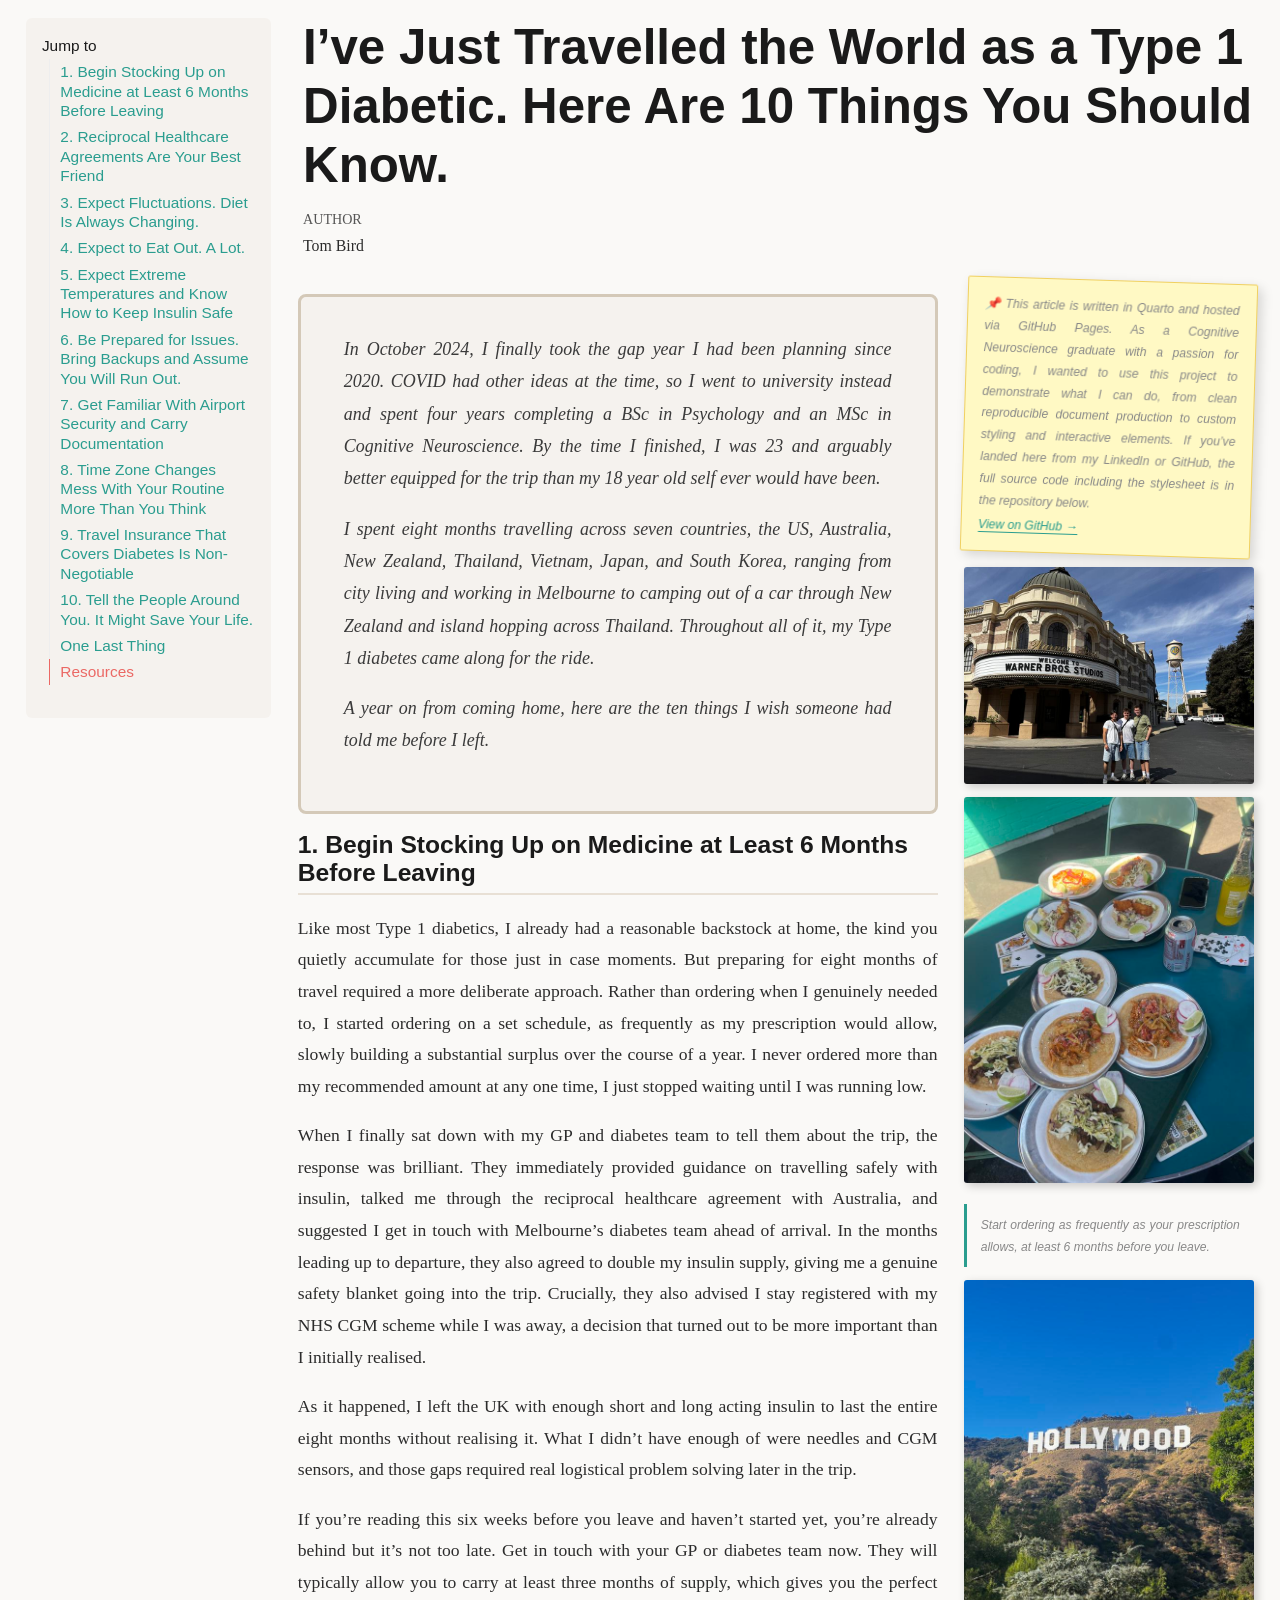
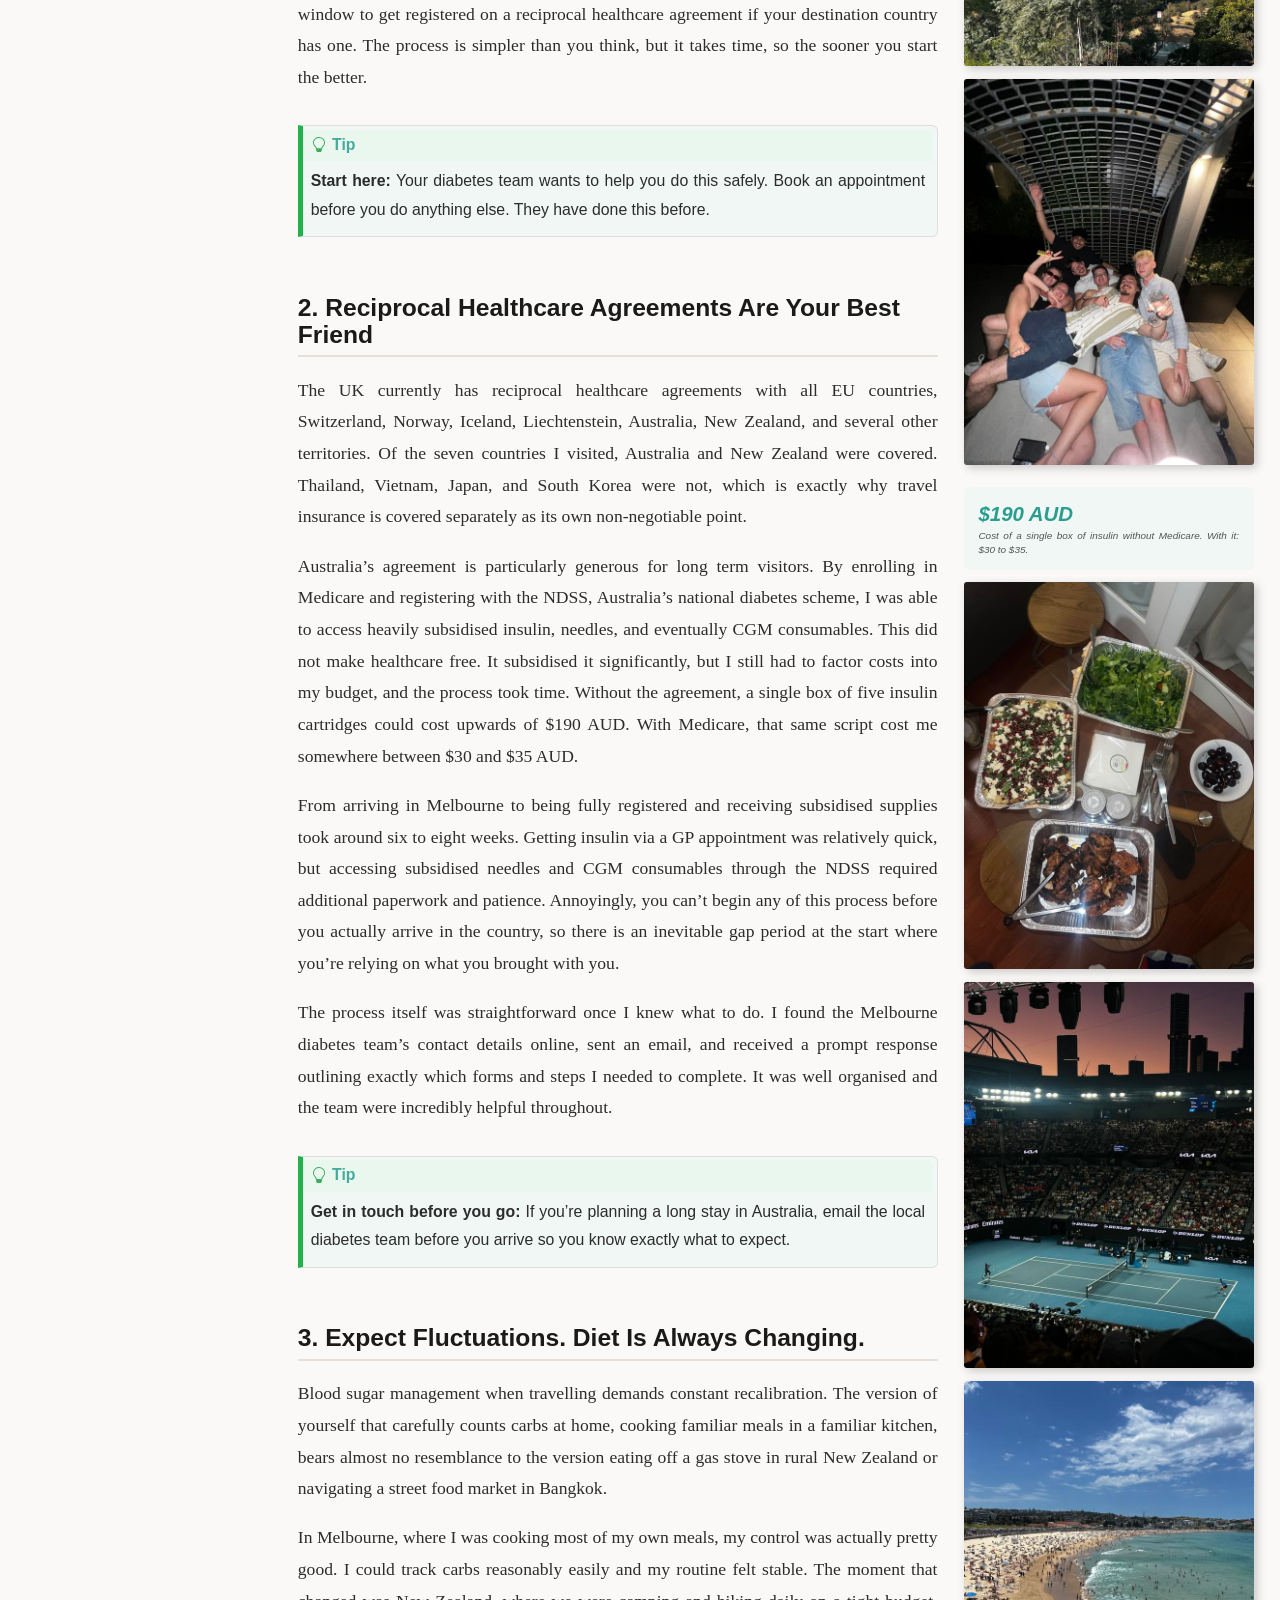
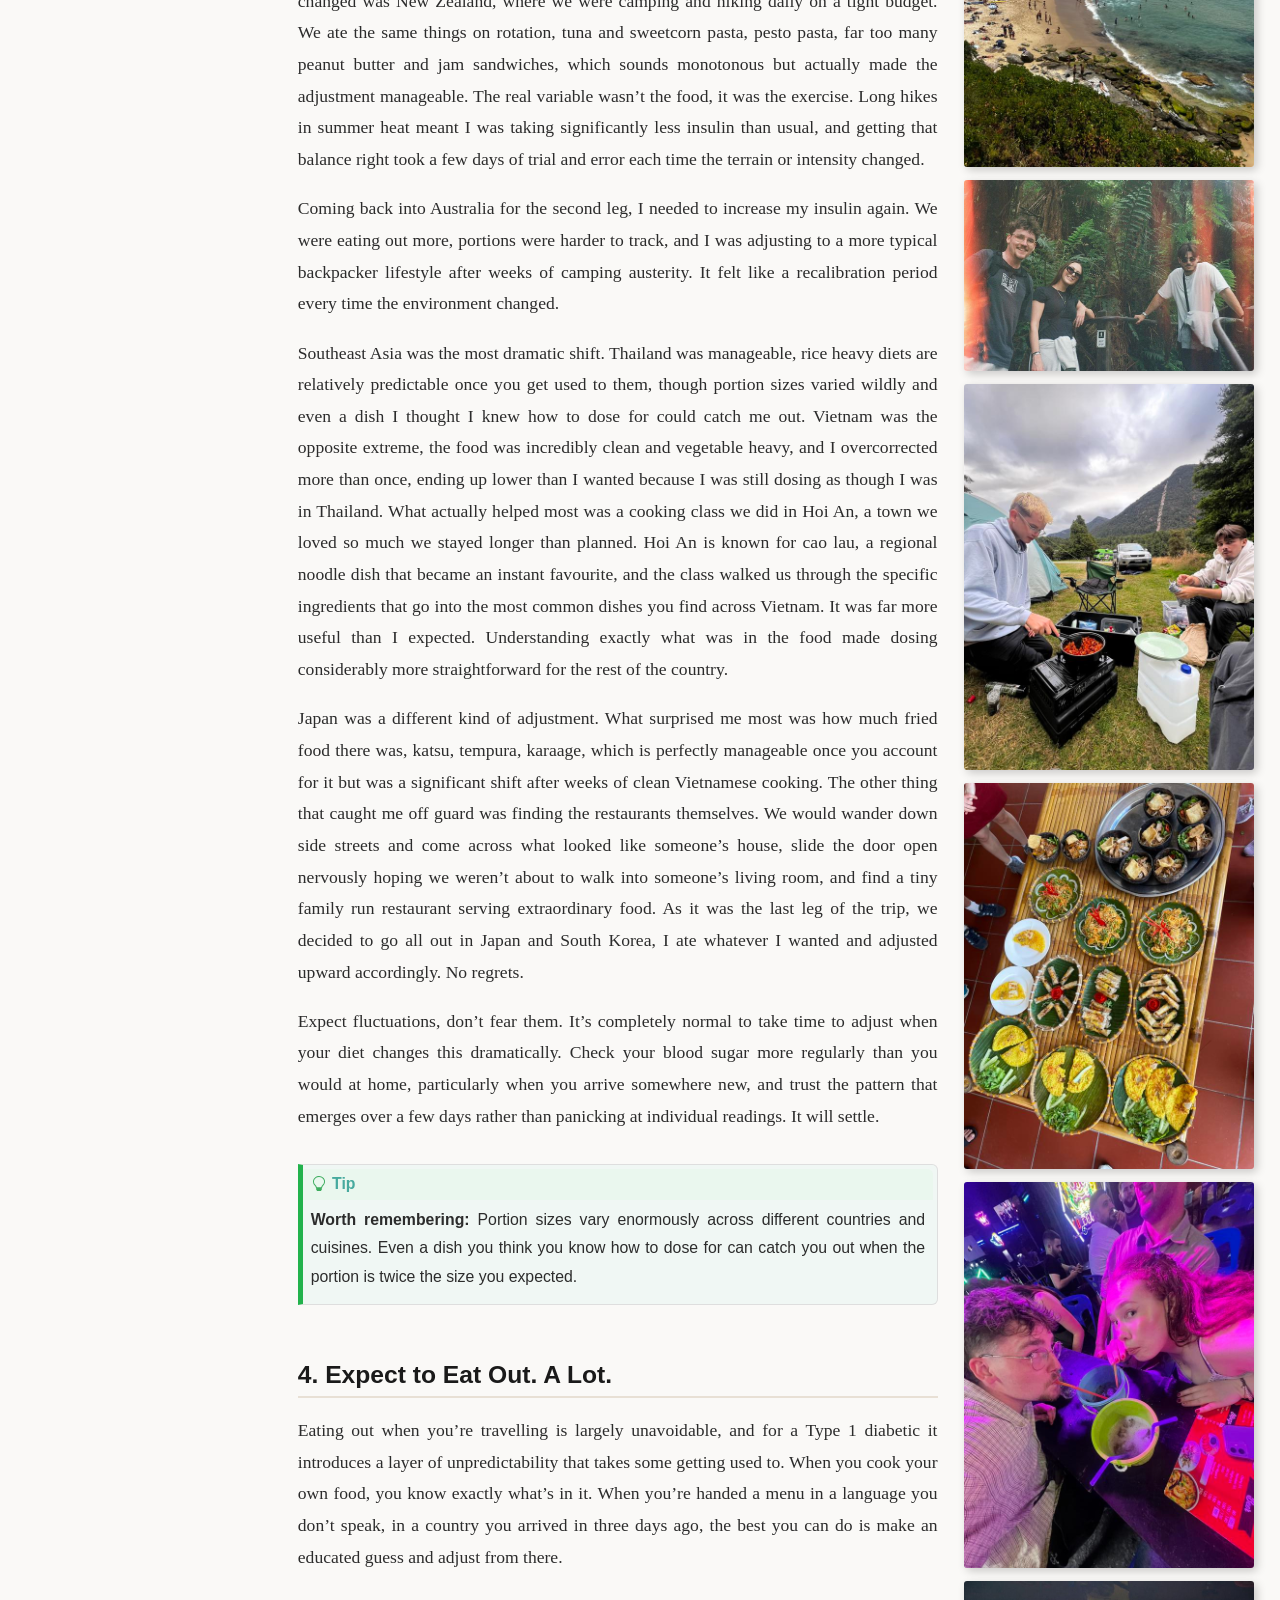
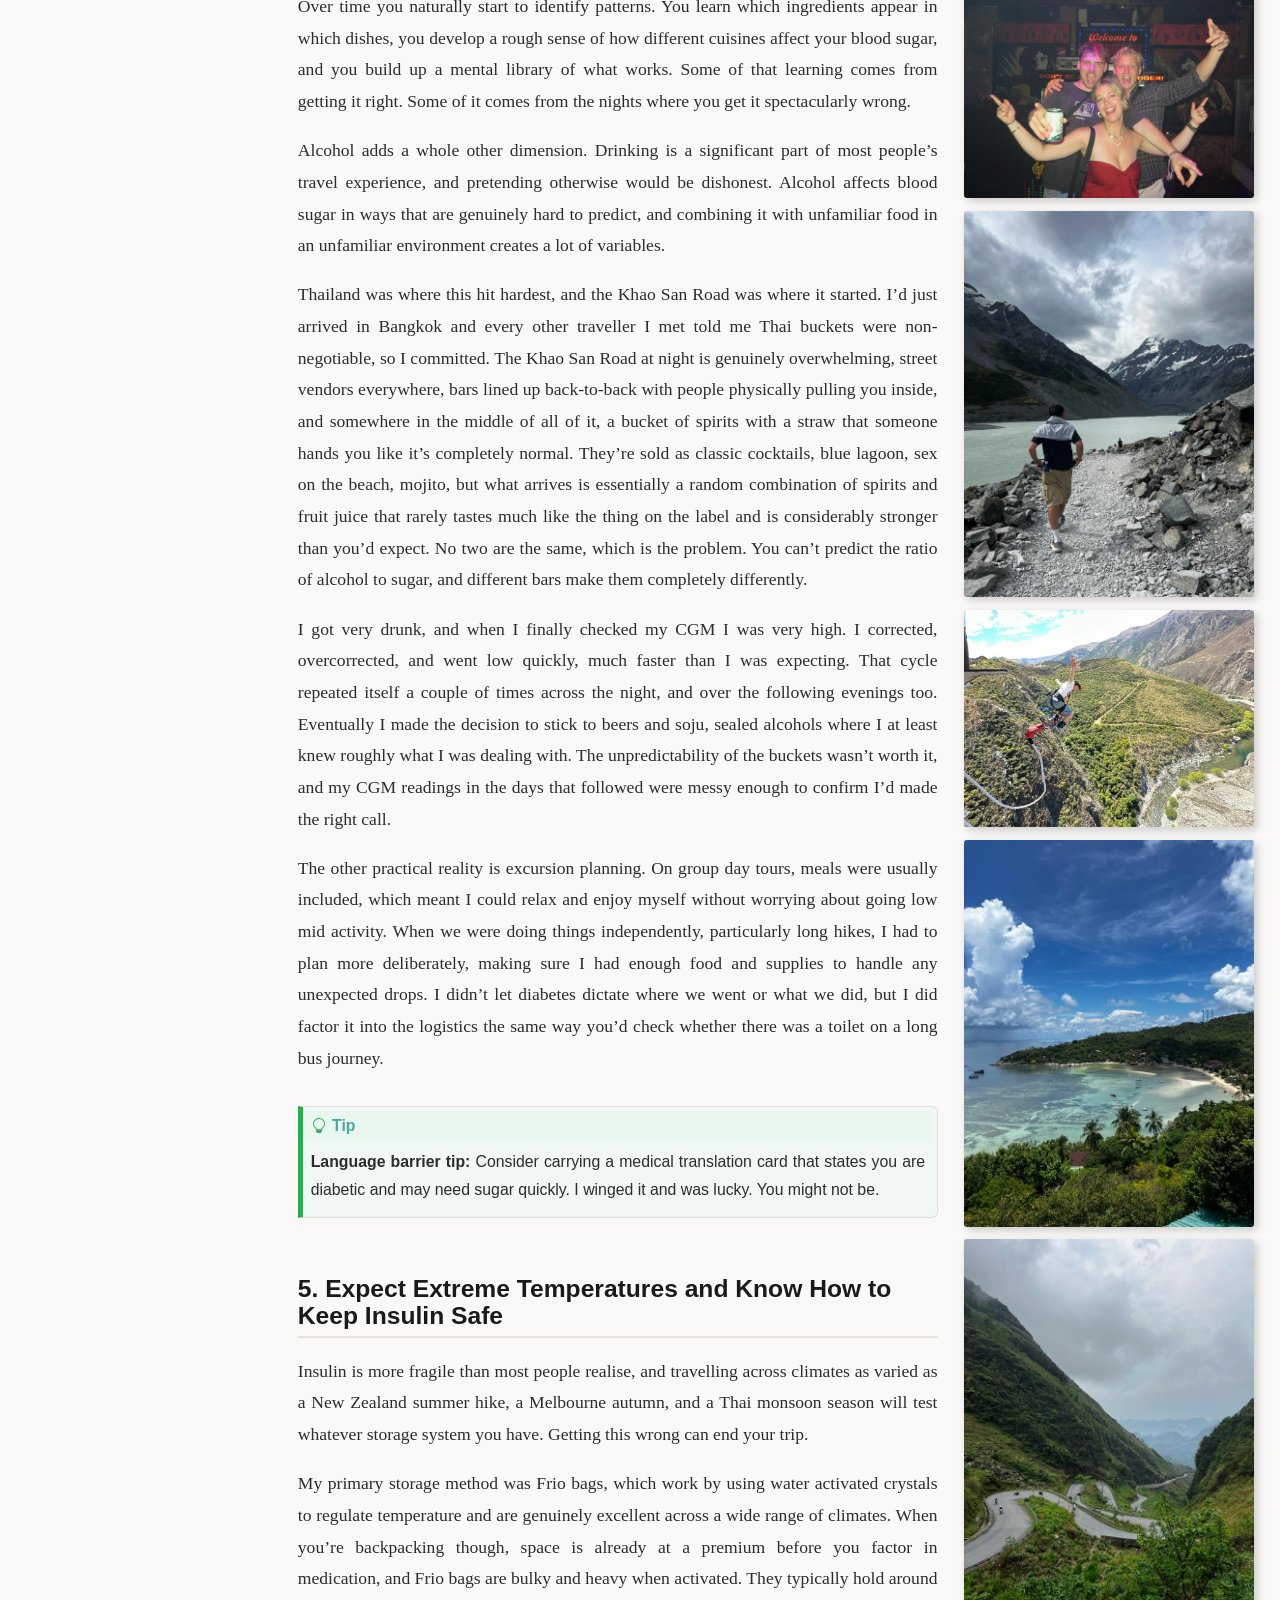
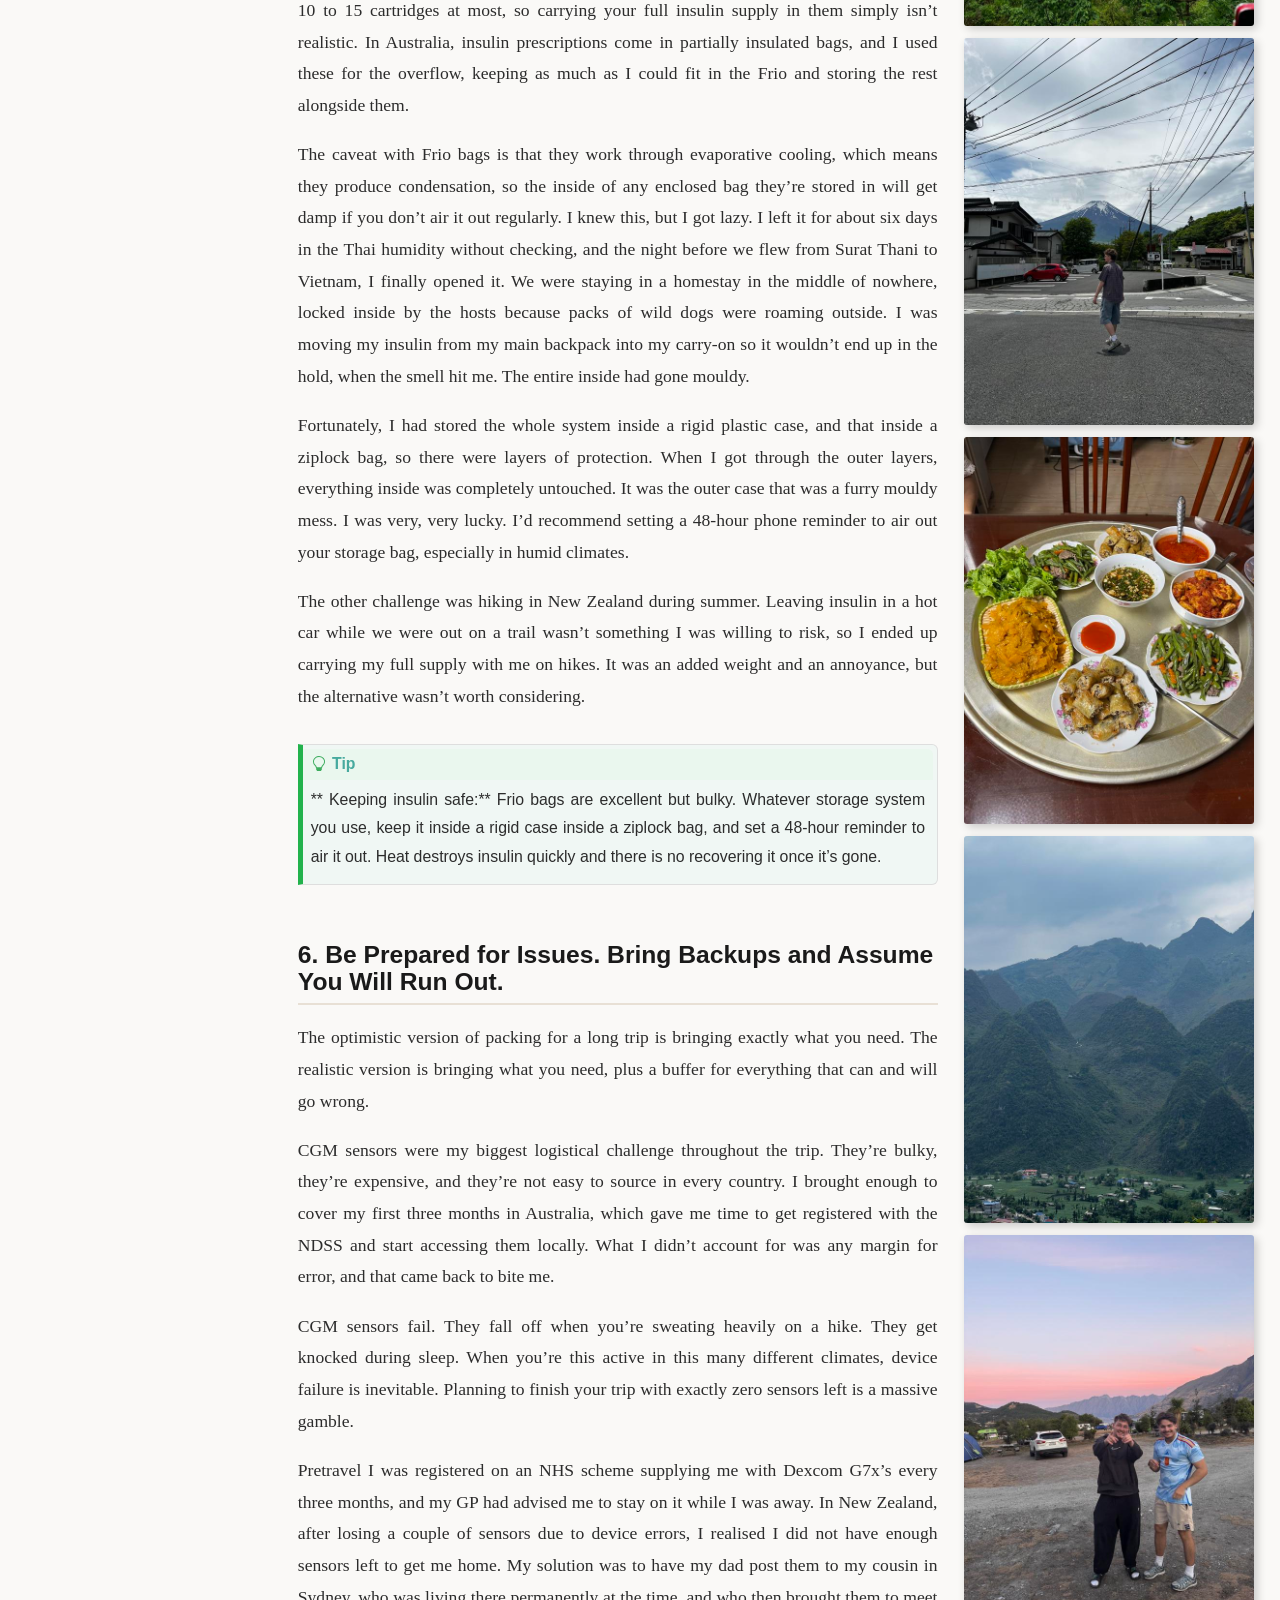
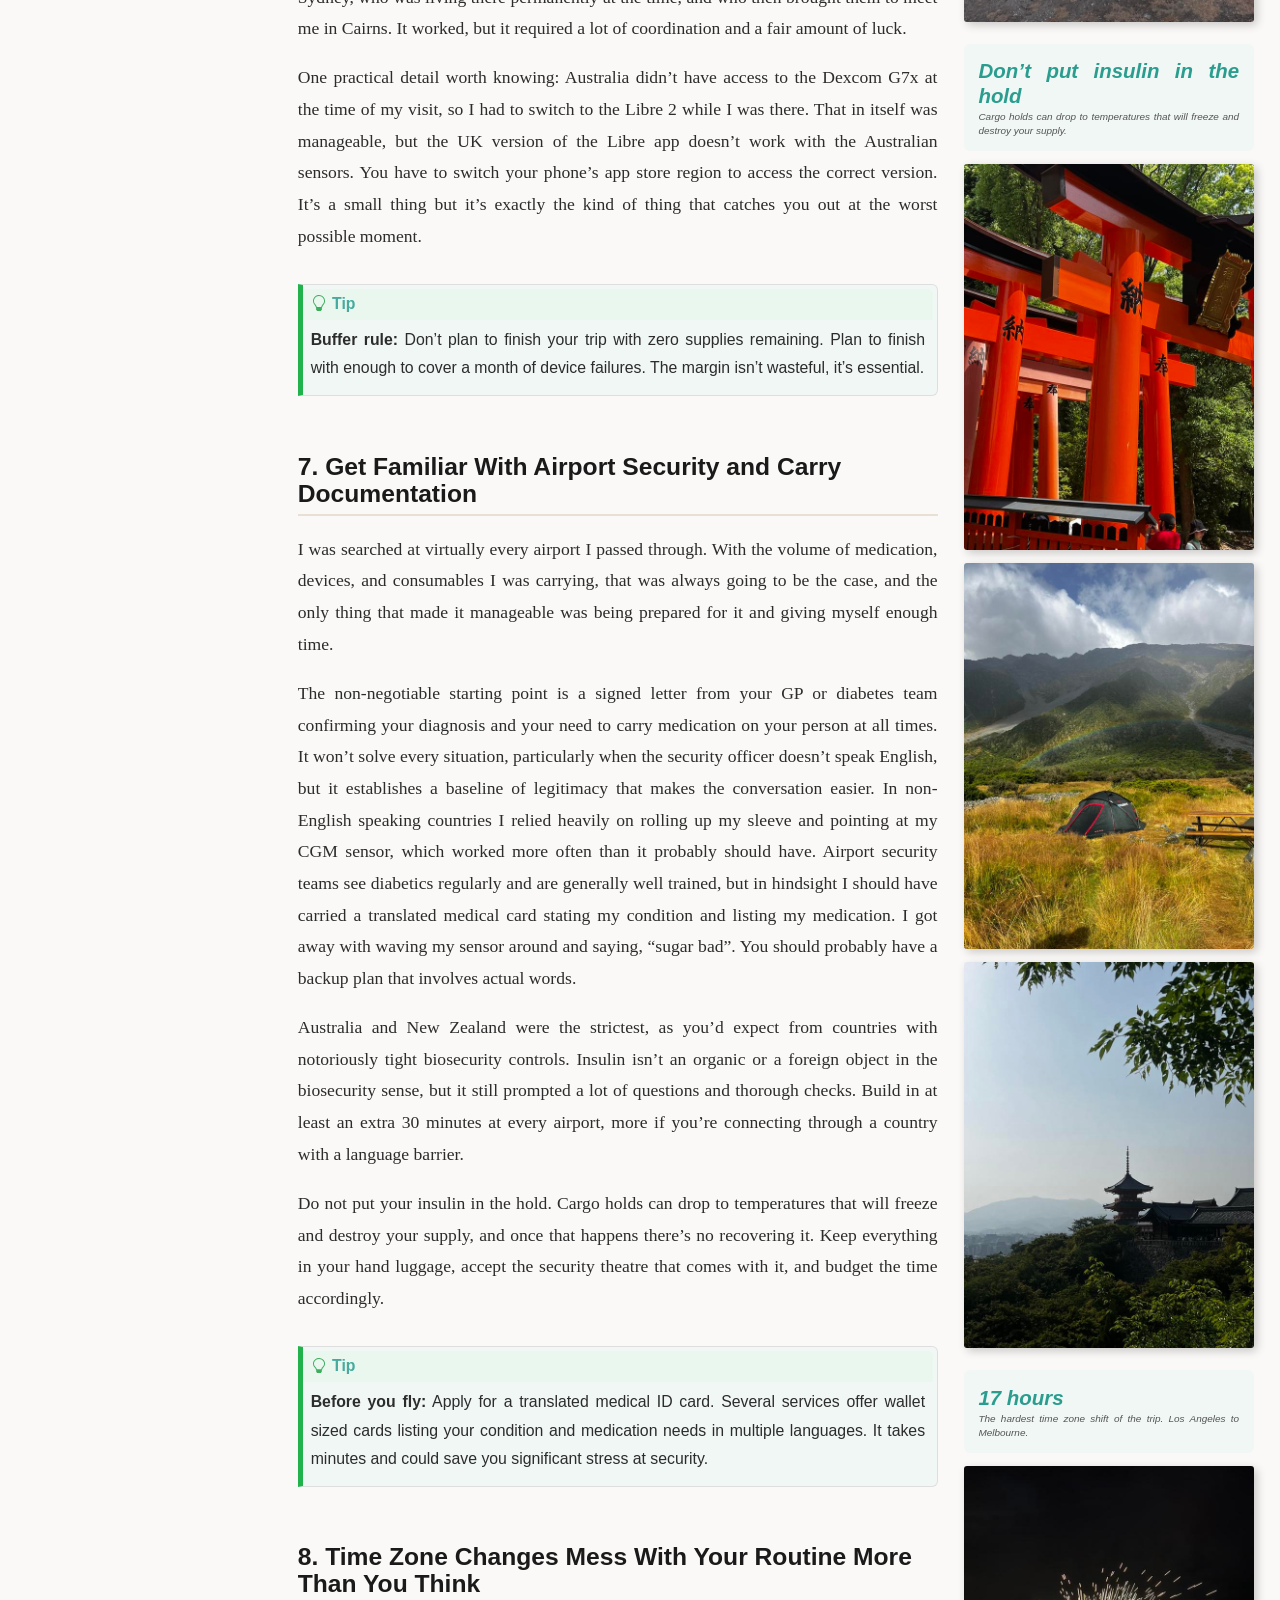
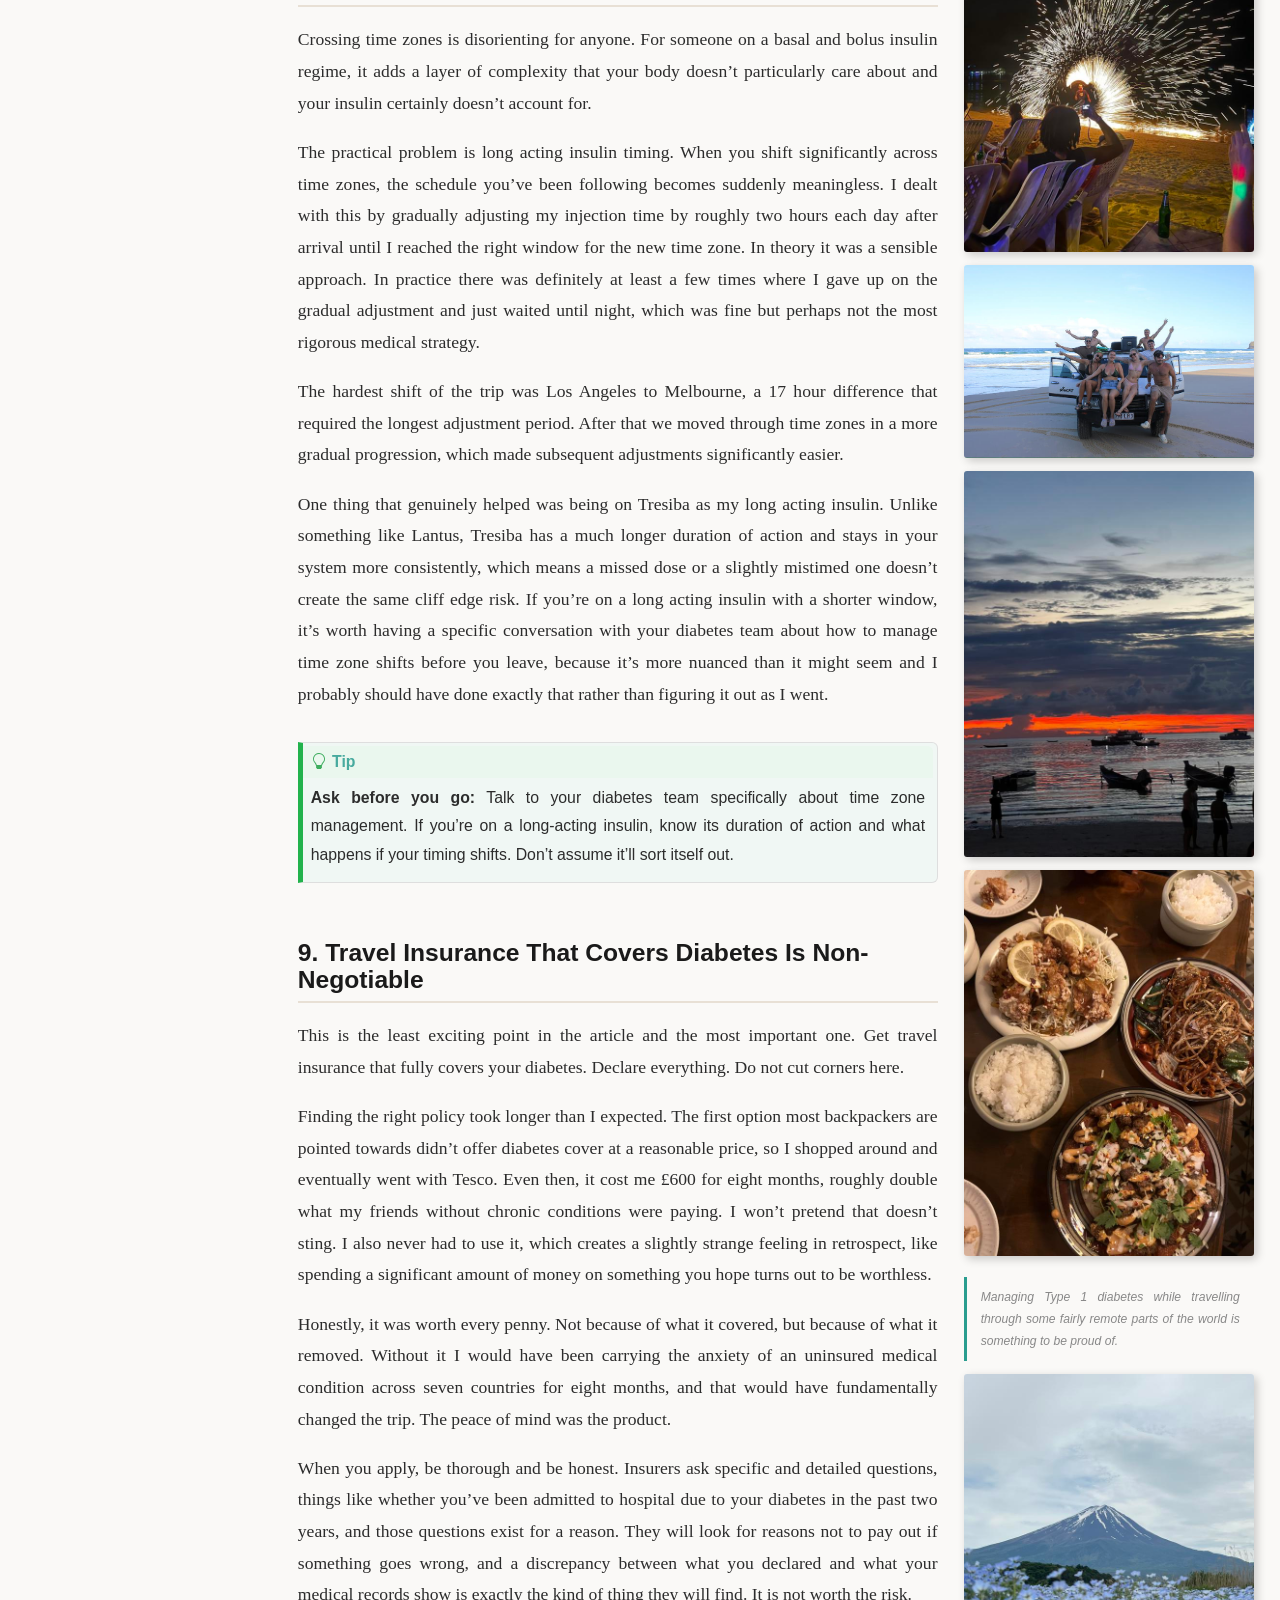
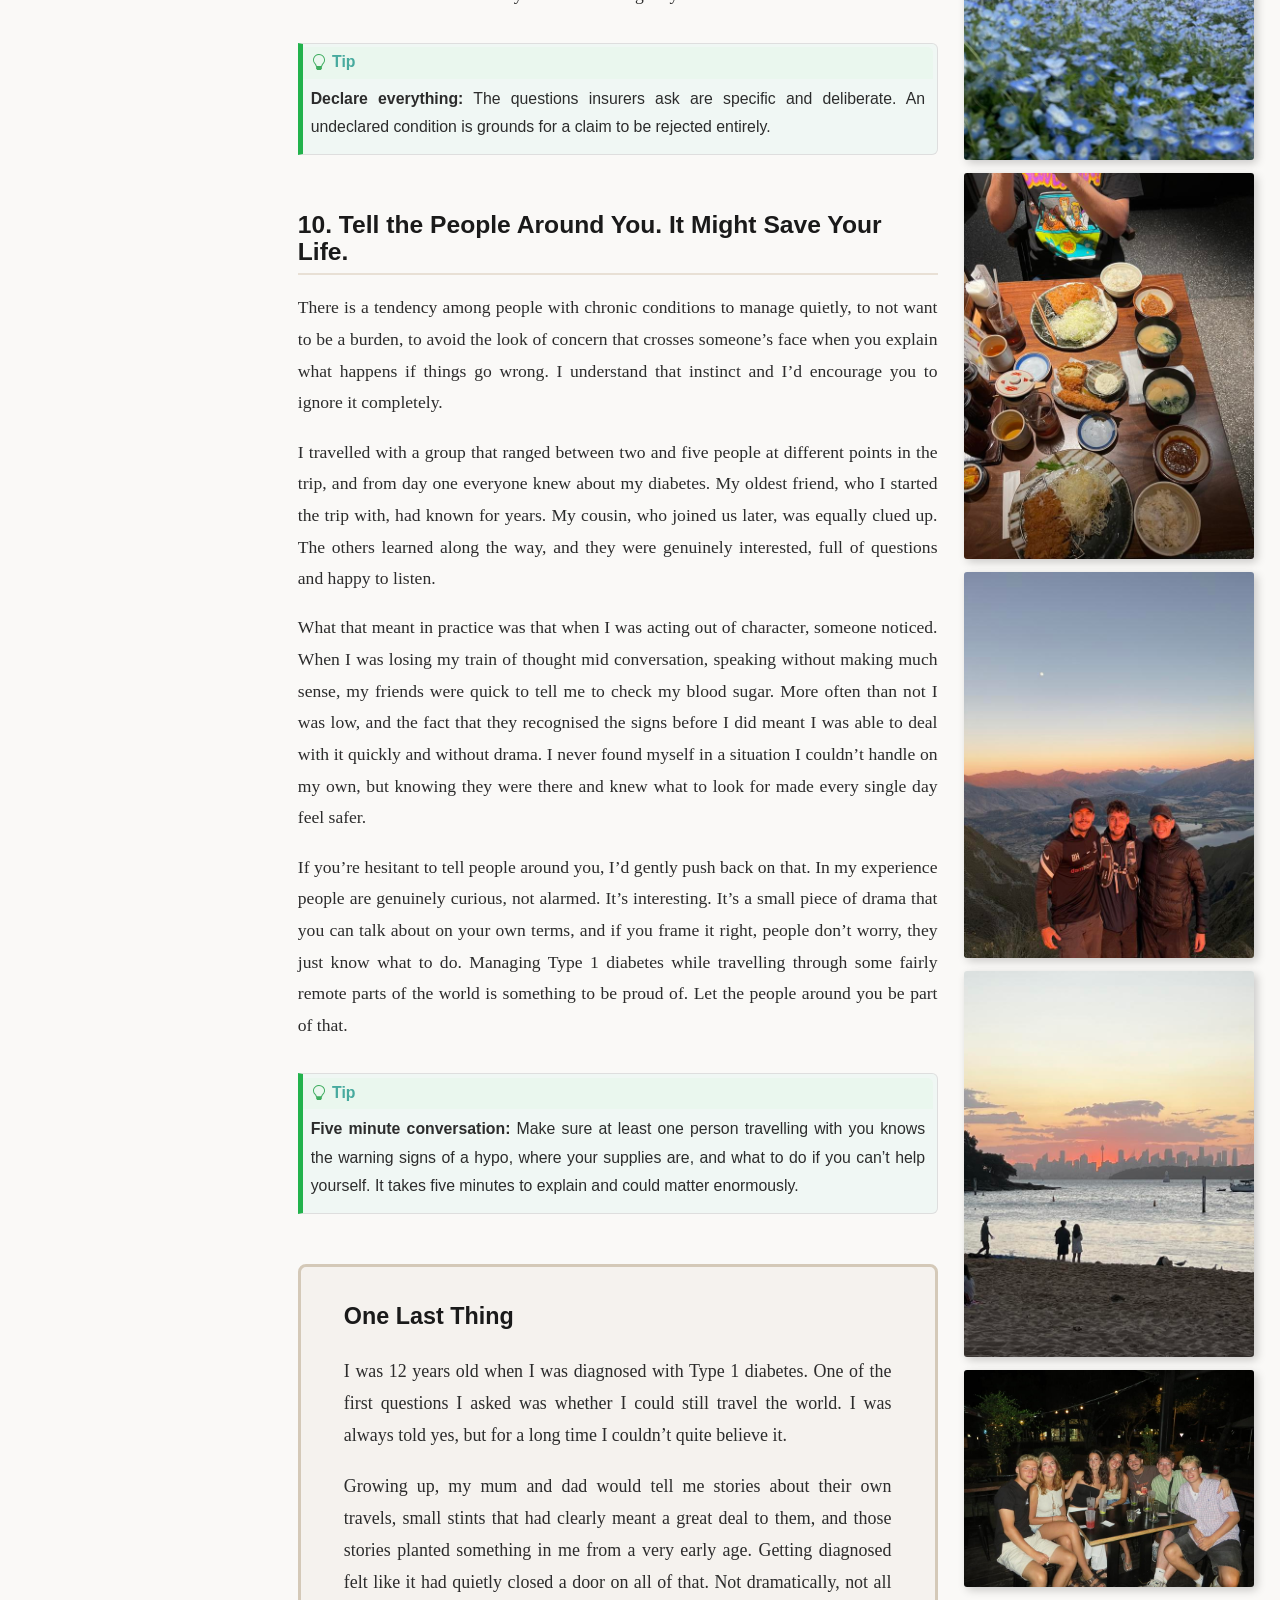
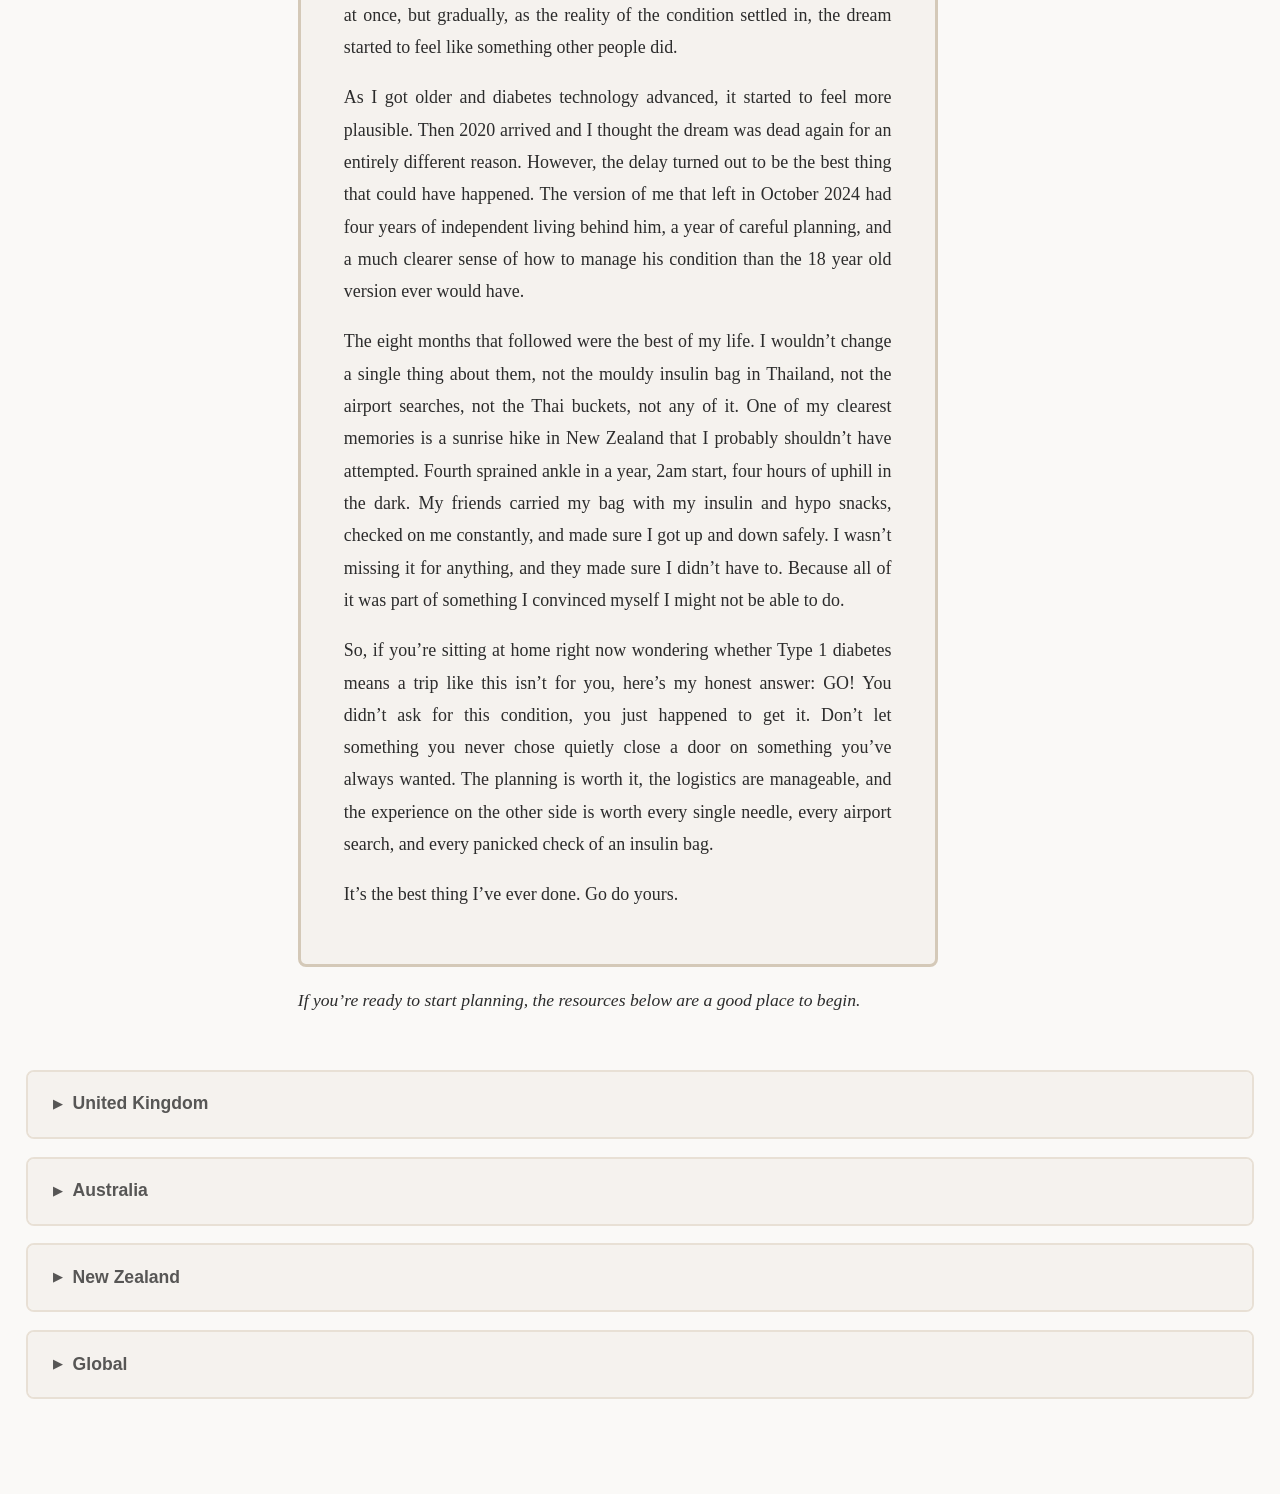
==== index.html @ c8618f82 "Reorder insulin hold fact box in margin" ====
<!DOCTYPE html>
<html xmlns="http://www.w3.org/1999/xhtml" lang="en" xml:lang="en"><head>

<meta charset="utf-8">
<meta name="generator" content="quarto-1.9.37">

<meta name="viewport" content="width=device-width, initial-scale=1.0, user-scalable=yes">

<meta name="author" content="Tom Bird">

<title>I’ve Just Travelled the World as a Type 1 Diabetic. Here Are 10 Things You Should Know.</title>
<style>
/* Default styles provided by pandoc.
** See https://pandoc.org/MANUAL.html#variables-for-html for config info.
*/
code{white-space: pre-wrap;}
span.smallcaps{font-variant: small-caps;}
div.columns{display: flex; gap: min(4vw, 1.5em);}
div.column{flex: auto; overflow-x: auto;}
div.hanging-indent{margin-left: 1.5em; text-indent: -1.5em;}
ul.task-list{list-style: none;}
ul.task-list li input[type="checkbox"] {
  width: 0.8em;
  margin: 0 0.8em 0.2em -1em; /* quarto-specific, see https://github.com/quarto-dev/quarto-cli/issues/4556 */ 
  vertical-align: middle;
}
</style>


<script src="index_files/libs/clipboard/clipboard.min.js"></script>
<script src="index_files/libs/quarto-html/quarto.js" type="module"></script>
<script src="index_files/libs/quarto-html/tabsets/tabsets.js" type="module"></script>
<script src="index_files/libs/quarto-html/popper.min.js"></script>
<script src="index_files/libs/quarto-html/tippy.umd.min.js"></script>
<script src="index_files/libs/quarto-html/anchor.min.js"></script>
<link href="index_files/libs/quarto-html/tippy.css" rel="stylesheet">
<link href="index_files/libs/quarto-html/quarto-syntax-highlighting-acf12a64177840b8d86f2d4f01b2e9fb.css" rel="stylesheet" id="quarto-text-highlighting-styles">
<script src="index_files/libs/bootstrap/bootstrap.min.js"></script>
<link href="index_files/libs/bootstrap/bootstrap-icons.css" rel="stylesheet">
<link href="index_files/libs/bootstrap/bootstrap-8dec0cfd2a4be1e6b366752487b90cf2.min.css" rel="stylesheet" append-hash="true" id="quarto-bootstrap" data-mode="light">
<script src="index_files/libs/quarto-contrib/glightbox/glightbox.min.js"></script>
<link href="index_files/libs/quarto-contrib/glightbox/glightbox.min.css" rel="stylesheet">
<link href="index_files/libs/quarto-contrib/glightbox/lightbox.css" rel="stylesheet">
<style>html{ scroll-behavior: smooth; }</style>


<link rel="stylesheet" href="styles.css">
</head>

<body class="quarto-light">

<div id="quarto-content" class="page-columns page-rows-contents page-layout-article toc-left">
<div id="quarto-sidebar-toc-left" class="sidebar toc-left">
  <nav id="TOC" role="doc-toc" class="toc-active">
    <h2 id="toc-title">Jump to</h2>
   
  <ul class="collapse">
  <li><a href="#stocking-up" id="toc-stocking-up" class="nav-link active" data-scroll-target="#stocking-up">1. Begin Stocking Up on Medicine at Least 6 Months Before Leaving</a></li>
  <li><a href="#reciprocal-healthcare" id="toc-reciprocal-healthcare" class="nav-link" data-scroll-target="#reciprocal-healthcare">2. Reciprocal Healthcare Agreements Are Your Best Friend</a></li>
  <li><a href="#fluctuations" id="toc-fluctuations" class="nav-link" data-scroll-target="#fluctuations">3. Expect Fluctuations. Diet Is Always Changing.</a></li>
  <li><a href="#eating-out" id="toc-eating-out" class="nav-link" data-scroll-target="#eating-out">4. Expect to Eat Out. A Lot.</a></li>
  <li><a href="#insulin-temperature" id="toc-insulin-temperature" class="nav-link" data-scroll-target="#insulin-temperature">5. Expect Extreme Temperatures and Know How to Keep Insulin Safe</a></li>
  <li><a href="#backups" id="toc-backups" class="nav-link" data-scroll-target="#backups">6. Be Prepared for Issues. Bring Backups and Assume You Will Run Out.</a></li>
  <li><a href="#airport-security" id="toc-airport-security" class="nav-link" data-scroll-target="#airport-security">7. Get Familiar With Airport Security and Carry Documentation</a></li>
  <li><a href="#time-zones" id="toc-time-zones" class="nav-link" data-scroll-target="#time-zones">8. Time Zone Changes Mess With Your Routine More Than You Think</a></li>
  <li><a href="#travel-insurance" id="toc-travel-insurance" class="nav-link" data-scroll-target="#travel-insurance">9. Travel Insurance That Covers Diabetes Is Non-Negotiable</a></li>
  <li><a href="#tell-people" id="toc-tell-people" class="nav-link" data-scroll-target="#tell-people">10. Tell the People Around You. It Might Save Your Life.</a></li>
  <li><a href="#one-last-thing" id="toc-one-last-thing" class="nav-link" data-scroll-target="#one-last-thing">One Last Thing</a></li>
  <li><a href="#resources" id="toc-resources" class="nav-link" data-scroll-target="#resources">Resources</a></li>
  </ul>
</nav>
</div>
<div id="quarto-margin-sidebar" class="sidebar margin-sidebar zindex-bottom">
</div>
<main class="content page-columns page-full" id="quarto-document-content">

<header id="title-block-header" class="quarto-title-block default">
<div class="quarto-title">
<h1 class="title">I’ve Just Travelled the World as a Type 1 Diabetic. Here Are 10 Things You Should Know.</h1>
</div>



<div class="quarto-title-meta">

    <div>
    <div class="quarto-title-meta-heading">Author</div>
    <div class="quarto-title-meta-contents">
             <p>Tom Bird </p>
          </div>
  </div>
    
  
    
  </div>
  


</header>


<div class="mobile-github-note">
<p>📌 This article is built in Quarto and hosted via GitHub Pages. <a href="https://github.com/tomhbird/tomhbird.github.io" target="_blank" rel="noopener noreferrer">View on GitHub →</a></p>
</div>

<div class="no-row-height column-margin column-container"><div class="">
<div class="sticky-note">
<p>📌 <em>This article is written in Quarto and hosted via GitHub Pages. As a Cognitive Neuroscience graduate with a passion for coding, I wanted to use this project to demonstrate what I can do, from clean reproducible document production to custom styling and interactive elements. If you’ve landed here from my LinkedIn or GitHub, the full source code including the stylesheet is in the repository below.</em></p>
<p><a href="https://github.com/tomhbird/tomhbird.github.io">View on GitHub →</a></p>
</div>
<p><a href="images/compressed_IMG_9567.jpeg" class="lightbox" data-gallery="quarto-lightbox-gallery-1" data-glightbox="description: .lightbox-desc-1;"><img src="images/compressed_IMG_9567.jpeg" class="img-fluid"></a></p>
<p><a href="images/compressed_IMG_3627.jpeg" class="lightbox" data-gallery="quarto-lightbox-gallery-2" data-glightbox="description: .lightbox-desc-2;"><img src="images/compressed_IMG_3627.jpeg" class="img-fluid"></a></p>
<div class="pull-quote">
<p>Start ordering as frequently as your prescription allows, at least 6 months before you leave.</p>
</div>
<p><a href="images/compressed_IMG_3634.jpeg" class="lightbox" data-gallery="quarto-lightbox-gallery-3" data-glightbox="description: .lightbox-desc-3;"><img src="images/compressed_IMG_3634.jpeg" class="img-fluid"></a></p>
<p><a href="images/compressed_IMG_4035.jpeg" class="lightbox" data-gallery="quarto-lightbox-gallery-4" data-glightbox="description: .lightbox-desc-4;"><img src="images/compressed_IMG_4035.jpeg" class="img-fluid"></a></p>
<div class="fact-box">
<p><span class="fact-number">$190 AUD</span> <span class="fact-label">Cost of a single box of insulin without Medicare. With it: $30 to $35.</span></p>
</div>
<p><a href="images/compressed_IMG_4162.jpeg" class="lightbox" data-gallery="quarto-lightbox-gallery-5" data-glightbox="description: .lightbox-desc-5;"><img src="images/compressed_IMG_4162.jpeg" class="img-fluid"></a></p>
<p><a href="images/compressed_IMG_4417.jpeg" class="lightbox" data-gallery="quarto-lightbox-gallery-6" data-glightbox="description: .lightbox-desc-6;"><img src="images/compressed_IMG_4417.jpeg" class="img-fluid"></a></p>
<p><a href="images/compressed_IMG_4308.jpeg" class="lightbox" data-gallery="quarto-lightbox-gallery-7" data-glightbox="description: .lightbox-desc-7;"><img src="images/compressed_IMG_4308.jpeg" class="img-fluid"></a></p>
<p><a href="images/compressed_0CF21C9F.jpg" class="lightbox" data-gallery="quarto-lightbox-gallery-8" data-glightbox="description: .lightbox-desc-8;"><img src="images/compressed_0CF21C9F.jpg" class="img-fluid"></a></p>
<p><a href="images/compressed_IMG_4699.jpeg" class="lightbox" data-gallery="quarto-lightbox-gallery-9" data-glightbox="description: .lightbox-desc-9;"><img src="images/compressed_IMG_4699.jpeg" class="img-fluid"></a></p>
<p><a href="images/compressed_IMG_7199.jpeg" class="lightbox" data-gallery="quarto-lightbox-gallery-10" data-glightbox="description: .lightbox-desc-10;"><img src="images/compressed_IMG_7199.jpeg" class="img-fluid"></a></p>
<p><a href="images/compressed_IMG_5861.jpeg" class="lightbox" data-gallery="quarto-lightbox-gallery-11" data-glightbox="description: .lightbox-desc-11;"><img src="images/compressed_IMG_5861.jpeg" class="img-fluid"></a></p>
<p><a href="images/compressed_8090b546.jpg" class="lightbox" data-gallery="quarto-lightbox-gallery-12" data-glightbox="description: .lightbox-desc-12;"><img src="images/compressed_8090b546.jpg" class="img-fluid"></a></p>
<p><a href="images/compressed_IMG_5125.jpeg" class="lightbox" data-gallery="quarto-lightbox-gallery-13" data-glightbox="description: .lightbox-desc-13;"><img src="images/compressed_IMG_5125.jpeg" class="img-fluid"></a></p>
<p><a href="images/compressed_IMG_4651.JPG" class="lightbox" data-gallery="quarto-lightbox-gallery-14" data-glightbox="description: .lightbox-desc-14;"><img src="images/compressed_IMG_4651.JPG" class="img-fluid"></a></p>
<p><a href="images/compressed_IMG_6318.jpeg" class="lightbox" data-gallery="quarto-lightbox-gallery-15" data-glightbox="description: .lightbox-desc-15;"><img src="images/compressed_IMG_6318.jpeg" class="img-fluid"></a></p>
<p><a href="images/compressed_IMG_6703.jpeg" class="lightbox" data-gallery="quarto-lightbox-gallery-16" data-glightbox="description: .lightbox-desc-16;"><img src="images/compressed_IMG_6703.jpeg" class="img-fluid"></a></p>
<p><a href="images/compressed_IMG_7754.jpeg" class="lightbox" data-gallery="quarto-lightbox-gallery-17" data-glightbox="description: .lightbox-desc-17;"><img src="images/compressed_IMG_7754.jpeg" class="img-fluid"></a></p>
<p><a href="images/compressed_IMG_6963.jpeg" class="lightbox" data-gallery="quarto-lightbox-gallery-18" data-glightbox="description: .lightbox-desc-18;"><img src="images/compressed_IMG_6963.jpeg" class="img-fluid"></a></p>
<p><a href="images/compressed_IMG_6857.jpeg" class="lightbox" data-gallery="quarto-lightbox-gallery-19" data-glightbox="description: .lightbox-desc-19;"><img src="images/compressed_IMG_6857.jpeg" class="img-fluid"></a></p>
<p><a href="images/compressed_IMG_0933.jpeg" class="lightbox" data-gallery="quarto-lightbox-gallery-20" data-glightbox="description: .lightbox-desc-20;"><img src="images/compressed_IMG_0933.jpeg" class="img-fluid"></a></p>
<div class="fact-box">
<p><span class="fact-number">Don’t put insulin in the hold</span> <span class="fact-label">Cargo holds can drop to temperatures that will freeze and destroy your supply.</span></p>
</div>
<p><a href="images/compressed_IMG_7437.jpeg" class="lightbox" data-gallery="quarto-lightbox-gallery-21" data-glightbox="description: .lightbox-desc-21;"><img src="images/compressed_IMG_7437.jpeg" class="img-fluid"></a></p>
<p><a href="images/compressed_IMG_5175.jpeg" class="lightbox" data-gallery="quarto-lightbox-gallery-22" data-glightbox="description: .lightbox-desc-22;"><img src="images/compressed_IMG_5175.jpeg" class="img-fluid"></a></p>
<p><a href="images/compressed_IMG_7557.jpeg" class="lightbox" data-gallery="quarto-lightbox-gallery-23" data-glightbox="description: .lightbox-desc-23;"><img src="images/compressed_IMG_7557.jpeg" class="img-fluid"></a></p>
<div class="fact-box">
<p><span class="fact-number">17 hours</span> <span class="fact-label">The hardest time zone shift of the trip. Los Angeles to Melbourne.</span></p>
</div>
<p><a href="images/compressed_IMG_6204.jpeg" class="lightbox" data-gallery="quarto-lightbox-gallery-24" data-glightbox="description: .lightbox-desc-24;"><img src="images/compressed_IMG_6204.jpeg" class="img-fluid"></a></p>
<p><a href="images/compressed_IMG_4141.JPG" class="lightbox" data-gallery="quarto-lightbox-gallery-25" data-glightbox="description: .lightbox-desc-25;"><img src="images/compressed_IMG_4141.JPG" class="img-fluid"></a></p>
<p><a href="images/compressed_IMG_6363.jpeg" class="lightbox" data-gallery="quarto-lightbox-gallery-26" data-glightbox="description: .lightbox-desc-26;"><img src="images/compressed_IMG_6363.jpeg" class="img-fluid"></a></p>
<p><a href="images/compressed_IMG_7919.jpeg" class="lightbox" data-gallery="quarto-lightbox-gallery-27" data-glightbox="description: .lightbox-desc-27;"><img src="images/compressed_IMG_7919.jpeg" class="img-fluid"></a></p>
<div class="pull-quote">
<p>Managing Type 1 diabetes while travelling through some fairly remote parts of the world is something to be proud of.</p>
</div>
<p><a href="images/compressed_IMG_7820.jpeg" class="lightbox" data-gallery="quarto-lightbox-gallery-28" data-glightbox="description: .lightbox-desc-28;"><img src="images/compressed_IMG_7820.jpeg" class="img-fluid"></a></p>
<p><a href="images/compressed_IMG_7415.jpeg" class="lightbox" data-gallery="quarto-lightbox-gallery-29" data-glightbox="description: .lightbox-desc-29;"><img src="images/compressed_IMG_7415.jpeg" class="img-fluid"></a></p>
<p><a href="images/compressed_IMG_1082.jpeg" class="lightbox" data-gallery="quarto-lightbox-gallery-30" data-glightbox="description: .lightbox-desc-30;"><img src="images/compressed_IMG_1082.jpeg" class="img-fluid"></a></p>
<p><a href="images/compressed_IMG_4336.jpeg" class="lightbox" data-gallery="quarto-lightbox-gallery-31" data-glightbox="description: .lightbox-desc-31;"><img src="images/compressed_IMG_4336.jpeg" class="img-fluid"></a></p>
<p><a href="images/compressed_45478592.jpg" class="lightbox" data-gallery="quarto-lightbox-gallery-32" data-glightbox="description: .lightbox-desc-32;"><img src="images/compressed_45478592.jpg" class="img-fluid"></a></p>
</div></div><div class="mobile-gallery">
  <div class="mobile-gallery-header">
    <span>Photos from the trip</span>
    <span class="mobile-gallery-counter"><span id="gallery-current">1</span> / 15</span>
  </div>
  <div class="mobile-gallery-track-wrapper">
    <div class="mobile-gallery-track" id="galleryTrack">
      <div class="mobile-gallery-slide">
        <img src="images/compressed_IMG_3634.jpeg" alt="Hiked from the Hollywood sign down to Griffith Observatory.">
        <p>Hiked from the Hollywood sign down to Griffith Observatory.</p>
      </div>
      <div class="mobile-gallery-slide">
        <img src="images/compressed_IMG_4035.jpeg" alt="Some of the Melbourne family.">
        <p>Some of the Melbourne family.</p>
      </div>
      <div class="mobile-gallery-slide">
        <img src="images/compressed_IMG_4417.jpeg" alt="Australian Open, Djokovic vs. Basavareddy.">
        <p>Australian Open, Djokovic vs. Basavareddy.</p>
      </div>
      <div class="mobile-gallery-slide">
        <img src="images/compressed_45478592.jpg" alt="Reunion after a very wet and stormy Whitsundays tour.">
        <p>Reunion after a very wet and stormy Whitsundays tour.</p>
      </div>
      <div class="mobile-gallery-slide">
        <img src="images/compressed_IMG_4141.JPG" alt="K'Gari gang, better known as the Dingo Divas.">
        <p>K'Gari gang, better known as the Dingo Divas.</p>
      </div>
      <div class="mobile-gallery-slide">
        <img src="images/compressed_IMG_5125.jpeg" alt="First glacier. Mount Cook delivered.">
        <p>First glacier. Mount Cook delivered.</p>
      </div>
      <div class="mobile-gallery-slide">
        <img src="images/compressed_IMG_4651.JPG" alt="Nevis Bungy. After being explicitly told not to jump feet first, I did just that.">
        <p>Nevis Bungy. After being explicitly told not to jump feet first, I did just that.</p>
      </div>
      <div class="mobile-gallery-slide">
        <img src="images/compressed_IMG_1082.jpeg" alt="Started at 2am, sprained ankle, pitch black, four hours of uphill. Turns out a sunrise at the top of Roy's Peak is worth every single hobbled step.">
        <p>Started at 2am, sprained ankle, pitch black, four hours of uphill. Turns out a sunrise at the top of Roy's Peak is worth every single hobbled step.</p>
      </div>
      <div class="mobile-gallery-slide">
        <img src="images/compressed_IMG_5861.jpeg" alt="Who would've thought a bucket of mystery spirits and sugar would be a bad idea for a diabetic?">
        <p>Who would've thought a bucket of mystery spirits and sugar would be a bad idea for a diabetic?</p>
      </div>
      <div class="mobile-gallery-slide">
        <img src="images/compressed_IMG_6318.jpeg" alt="Vertically climbed a rock face using a dodgy rope to get this pic. Koh Tao was far too pretty.">
        <p>Vertically climbed a rock face using a dodgy rope to get this pic. Koh Tao was far too pretty.</p>
      </div>
      <div class="mobile-gallery-slide">
        <img src="images/compressed_IMG_6204.jpeg" alt="Fire dancer on Koh Phi Phi. One of those evenings that's hard to describe to someone who wasn't there.">
        <p>Fire dancer on Koh Phi Phi. One of those evenings that's hard to describe to someone who wasn't there.</p>
      </div>
      <div class="mobile-gallery-slide">
        <img src="images/compressed_IMG_6703.jpeg" alt="What I wouldn't give to do the Ha Giang loop again.">
        <p>What I wouldn't give to do the Ha Giang loop again.</p>
      </div>
      <div class="mobile-gallery-slide">
        <img src="images/compressed_IMG_7199.jpeg" alt="Vietnamese cooking class in Hoi An.">
        <p>Vietnamese cooking class in Hoi An.</p>
      </div>
      <div class="mobile-gallery-slide">
        <img src="images/compressed_IMG_7754.jpeg" alt="Mount Fuji doing the heavy lifting in this pic.">
        <p>Mount Fuji doing the heavy lifting in this pic.</p>
      </div>
      <div class="mobile-gallery-slide">
        <img src="images/compressed_IMG_7919.jpeg" alt="One of our last meals of the trip. The chef combined his knowledge of South Korean cuisine with his travels to create some insanely delicious fusion dishes.">
        <p>One of our last meals of the trip. The chef combined his knowledge of South Korean cuisine with his travels to create some insanely delicious fusion dishes.</p>
      </div>
    </div>
  </div>
  <div class="mobile-gallery-controls">
    <button class="mobile-gallery-btn" id="galleryPrev" aria-label="Previous photo">←</button>
    <button class="mobile-gallery-btn" id="galleryNext" aria-label="Next photo">→</button>
  </div>
</div>

<script>
(function() {
  var track = document.getElementById('galleryTrack');
  var prev = document.getElementById('galleryPrev');
  var next = document.getElementById('galleryNext');
  var counter = document.getElementById('gallery-current');
  var current = 0;
  var total = 15;

  function goTo(index) {
    if (index < 0) index = total - 1;
    if (index >= total) index = 0;
    current = index;
    track.style.transform = 'translateX(-' + (current * 100) + '%)';
    counter.textContent = current + 1;
    prev.disabled = false;
    next.disabled = false;
  }

  prev.addEventListener('click', function() { goTo(current - 1); });
  next.addEventListener('click', function() { goTo(current + 1); });

  var startX = 0;
  track.addEventListener('touchstart', function(e) {
    startX = e.touches[0].clientX;
  }, { passive: true });
  track.addEventListener('touchend', function(e) {
    var diff = startX - e.changedTouches[0].clientX;
    if (Math.abs(diff) > 40) {
      goTo(diff > 0 ? current + 1 : current - 1);
    }
  }, { passive: true });
})();
</script>
<div class="intro-box">
<p>In October 2024, I finally took the gap year I had been planning since 2020. COVID had other ideas at the time, so I went to university instead and spent four years completing a BSc in Psychology and an MSc in Cognitive Neuroscience. By the time I finished, I was 23 and arguably better equipped for the trip than my 18 year old self ever would have been.</p>
<p>I spent eight months travelling across seven countries, the US, Australia, New Zealand, Thailand, Vietnam, Japan, and South Korea, ranging from city living and working in Melbourne to camping out of a car through New Zealand and island hopping across Thailand. Throughout all of it, my Type 1 diabetes came along for the ride.</p>
<p>A year on from coming home, here are the ten things I wish someone had told me before I left.</p>
</div>
<section id="stocking-up" class="level2">
<h2 class="anchored" data-anchor-id="stocking-up">1. Begin Stocking Up on Medicine at Least 6 Months Before Leaving</h2>
<p>Like most Type 1 diabetics, I already had a reasonable backstock at home, the kind you quietly accumulate for those just in case moments. But preparing for eight months of travel required a more deliberate approach. Rather than ordering when I genuinely needed to, I started ordering on a set schedule, as frequently as my prescription would allow, slowly building a substantial surplus over the course of a year. I never ordered more than my recommended amount at any one time, I just stopped waiting until I was running low.</p>
<p>When I finally sat down with my GP and diabetes team to tell them about the trip, the response was brilliant. They immediately provided guidance on travelling safely with insulin, talked me through the reciprocal healthcare agreement with Australia, and suggested I get in touch with Melbourne’s diabetes team ahead of arrival. In the months leading up to departure, they also agreed to double my insulin supply, giving me a genuine safety blanket going into the trip. Crucially, they also advised I stay registered with my NHS CGM scheme while I was away, a decision that turned out to be more important than I initially realised.</p>
<p>As it happened, I left the UK with enough short and long acting insulin to last the entire eight months without realising it. What I didn’t have enough of were needles and CGM sensors, and those gaps required real logistical problem solving later in the trip.</p>
<p>If you’re reading this six weeks before you leave and haven’t started yet, you’re already behind but it’s not too late. Get in touch with your GP or diabetes team now. They will typically allow you to carry at least three months of supply, which gives you the perfect window to get registered on a reciprocal healthcare agreement if your destination country has one. The process is simpler than you think, but it takes time, so the sooner you start the better.</p>
<div class="callout callout-style-default callout-tip callout-titled">
<div class="callout-header d-flex align-content-center">
<div class="callout-icon-container">
<i class="callout-icon"></i>
</div>
<div class="callout-title-container flex-fill">
Tip
</div>
</div>
<div class="callout-body-container callout-body">
<p><strong>Start here:</strong> Your diabetes team wants to help you do this safely. Book an appointment before you do anything else. They have done this before.</p>
</div>
</div>
</section>
<section id="reciprocal-healthcare" class="level2">
<h2 class="anchored" data-anchor-id="reciprocal-healthcare">2. Reciprocal Healthcare Agreements Are Your Best Friend</h2>
<p>The UK currently has reciprocal healthcare agreements with all EU countries, Switzerland, Norway, Iceland, Liechtenstein, Australia, New Zealand, and several other territories. Of the seven countries I visited, Australia and New Zealand were covered. Thailand, Vietnam, Japan, and South Korea were not, which is exactly why travel insurance is covered separately as its own non-negotiable point.</p>
<p>Australia’s agreement is particularly generous for long term visitors. By enrolling in Medicare and registering with the NDSS, Australia’s national diabetes scheme, I was able to access heavily subsidised insulin, needles, and eventually CGM consumables. This did not make healthcare free. It subsidised it significantly, but I still had to factor costs into my budget, and the process took time. Without the agreement, a single box of five insulin cartridges could cost upwards of $190 AUD. With Medicare, that same script cost me somewhere between $30 and $35 AUD.</p>
<p>From arriving in Melbourne to being fully registered and receiving subsidised supplies took around six to eight weeks. Getting insulin via a GP appointment was relatively quick, but accessing subsidised needles and CGM consumables through the NDSS required additional paperwork and patience. Annoyingly, you can’t begin any of this process before you actually arrive in the country, so there is an inevitable gap period at the start where you’re relying on what you brought with you.</p>
<p>The process itself was straightforward once I knew what to do. I found the Melbourne diabetes team’s contact details online, sent an email, and received a prompt response outlining exactly which forms and steps I needed to complete. It was well organised and the team were incredibly helpful throughout.</p>
<div class="callout callout-style-default callout-tip callout-titled">
<div class="callout-header d-flex align-content-center">
<div class="callout-icon-container">
<i class="callout-icon"></i>
</div>
<div class="callout-title-container flex-fill">
Tip
</div>
</div>
<div class="callout-body-container callout-body">
<p><strong>Get in touch before you go:</strong> If you’re planning a long stay in Australia, email the local diabetes team before you arrive so you know exactly what to expect.</p>
</div>
</div>
</section>
<section id="fluctuations" class="level2">
<h2 class="anchored" data-anchor-id="fluctuations">3. Expect Fluctuations. Diet Is Always Changing.</h2>
<p>Blood sugar management when travelling demands constant recalibration. The version of yourself that carefully counts carbs at home, cooking familiar meals in a familiar kitchen, bears almost no resemblance to the version eating off a gas stove in rural New Zealand or navigating a street food market in Bangkok.</p>
<p>In Melbourne, where I was cooking most of my own meals, my control was actually pretty good. I could track carbs reasonably easily and my routine felt stable. The moment that changed was New Zealand, where we were camping and hiking daily on a tight budget. We ate the same things on rotation, tuna and sweetcorn pasta, pesto pasta, far too many peanut butter and jam sandwiches, which sounds monotonous but actually made the adjustment manageable. The real variable wasn’t the food, it was the exercise. Long hikes in summer heat meant I was taking significantly less insulin than usual, and getting that balance right took a few days of trial and error each time the terrain or intensity changed.</p>
<p>Coming back into Australia for the second leg, I needed to increase my insulin again. We were eating out more, portions were harder to track, and I was adjusting to a more typical backpacker lifestyle after weeks of camping austerity. It felt like a recalibration period every time the environment changed.</p>
<p>Southeast Asia was the most dramatic shift. Thailand was manageable, rice heavy diets are relatively predictable once you get used to them, though portion sizes varied wildly and even a dish I thought I knew how to dose for could catch me out. Vietnam was the opposite extreme, the food was incredibly clean and vegetable heavy, and I overcorrected more than once, ending up lower than I wanted because I was still dosing as though I was in Thailand. What actually helped most was a cooking class we did in Hoi An, a town we loved so much we stayed longer than planned. Hoi An is known for cao lau, a regional noodle dish that became an instant favourite, and the class walked us through the specific ingredients that go into the most common dishes you find across Vietnam. It was far more useful than I expected. Understanding exactly what was in the food made dosing considerably more straightforward for the rest of the country.</p>
<p>Japan was a different kind of adjustment. What surprised me most was how much fried food there was, katsu, tempura, karaage, which is perfectly manageable once you account for it but was a significant shift after weeks of clean Vietnamese cooking. The other thing that caught me off guard was finding the restaurants themselves. We would wander down side streets and come across what looked like someone’s house, slide the door open nervously hoping we weren’t about to walk into someone’s living room, and find a tiny family run restaurant serving extraordinary food. As it was the last leg of the trip, we decided to go all out in Japan and South Korea, I ate whatever I wanted and adjusted upward accordingly. No regrets.</p>
<p>Expect fluctuations, don’t fear them. It’s completely normal to take time to adjust when your diet changes this dramatically. Check your blood sugar more regularly than you would at home, particularly when you arrive somewhere new, and trust the pattern that emerges over a few days rather than panicking at individual readings. It will settle.</p>
<div class="callout callout-style-default callout-tip callout-titled">
<div class="callout-header d-flex align-content-center">
<div class="callout-icon-container">
<i class="callout-icon"></i>
</div>
<div class="callout-title-container flex-fill">
Tip
</div>
</div>
<div class="callout-body-container callout-body">
<p><strong>Worth remembering:</strong> Portion sizes vary enormously across different countries and cuisines. Even a dish you think you know how to dose for can catch you out when the portion is twice the size you expected.</p>
</div>
</div>
</section>
<section id="eating-out" class="level2">
<h2 class="anchored" data-anchor-id="eating-out">4. Expect to Eat Out. A Lot.</h2>
<p>Eating out when you’re travelling is largely unavoidable, and for a Type 1 diabetic it introduces a layer of unpredictability that takes some getting used to. When you cook your own food, you know exactly what’s in it. When you’re handed a menu in a language you don’t speak, in a country you arrived in three days ago, the best you can do is make an educated guess and adjust from there.</p>
<p>Over time you naturally start to identify patterns. You learn which ingredients appear in which dishes, you develop a rough sense of how different cuisines affect your blood sugar, and you build up a mental library of what works. Some of that learning comes from getting it right. Some of it comes from the nights where you get it spectacularly wrong.</p>
<p>Alcohol adds a whole other dimension. Drinking is a significant part of most people’s travel experience, and pretending otherwise would be dishonest. Alcohol affects blood sugar in ways that are genuinely hard to predict, and combining it with unfamiliar food in an unfamiliar environment creates a lot of variables.</p>
<p>Thailand was where this hit hardest, and the Khao San Road was where it started. I’d just arrived in Bangkok and every other traveller I met told me Thai buckets were non-negotiable, so I committed. The Khao San Road at night is genuinely overwhelming, street vendors everywhere, bars lined up back-to-back with people physically pulling you inside, and somewhere in the middle of all of it, a bucket of spirits with a straw that someone hands you like it’s completely normal. They’re sold as classic cocktails, blue lagoon, sex on the beach, mojito, but what arrives is essentially a random combination of spirits and fruit juice that rarely tastes much like the thing on the label and is considerably stronger than you’d expect. No two are the same, which is the problem. You can’t predict the ratio of alcohol to sugar, and different bars make them completely differently.</p>
<p>I got very drunk, and when I finally checked my CGM I was very high. I corrected, overcorrected, and went low quickly, much faster than I was expecting. That cycle repeated itself a couple of times across the night, and over the following evenings too. Eventually I made the decision to stick to beers and soju, sealed alcohols where I at least knew roughly what I was dealing with. The unpredictability of the buckets wasn’t worth it, and my CGM readings in the days that followed were messy enough to confirm I’d made the right call.</p>
<p>The other practical reality is excursion planning. On group day tours, meals were usually included, which meant I could relax and enjoy myself without worrying about going low mid activity. When we were doing things independently, particularly long hikes, I had to plan more deliberately, making sure I had enough food and supplies to handle any unexpected drops. I didn’t let diabetes dictate where we went or what we did, but I did factor it into the logistics the same way you’d check whether there was a toilet on a long bus journey.</p>
<div class="callout callout-style-default callout-tip callout-titled">
<div class="callout-header d-flex align-content-center">
<div class="callout-icon-container">
<i class="callout-icon"></i>
</div>
<div class="callout-title-container flex-fill">
Tip
</div>
</div>
<div class="callout-body-container callout-body">
<p><strong>Language barrier tip:</strong> Consider carrying a medical translation card that states you are diabetic and may need sugar quickly. I winged it and was lucky. You might not be.</p>
</div>
</div>
</section>
<section id="insulin-temperature" class="level2">
<h2 class="anchored" data-anchor-id="insulin-temperature">5. Expect Extreme Temperatures and Know How to Keep Insulin Safe</h2>
<p>Insulin is more fragile than most people realise, and travelling across climates as varied as a New Zealand summer hike, a Melbourne autumn, and a Thai monsoon season will test whatever storage system you have. Getting this wrong can end your trip.</p>
<p>My primary storage method was Frio bags, which work by using water activated crystals to regulate temperature and are genuinely excellent across a wide range of climates. When you’re backpacking though, space is already at a premium before you factor in medication, and Frio bags are bulky and heavy when activated. They typically hold around 10 to 15 cartridges at most, so carrying your full insulin supply in them simply isn’t realistic. In Australia, insulin prescriptions come in partially insulated bags, and I used these for the overflow, keeping as much as I could fit in the Frio and storing the rest alongside them.</p>
<p>The caveat with Frio bags is that they work through evaporative cooling, which means they produce condensation, so the inside of any enclosed bag they’re stored in will get damp if you don’t air it out regularly. I knew this, but I got lazy. I left it for about six days in the Thai humidity without checking, and the night before we flew from Surat Thani to Vietnam, I finally opened it. We were staying in a homestay in the middle of nowhere, locked inside by the hosts because packs of wild dogs were roaming outside. I was moving my insulin from my main backpack into my carry-on so it wouldn’t end up in the hold, when the smell hit me. The entire inside had gone mouldy.</p>
<p>Fortunately, I had stored the whole system inside a rigid plastic case, and that inside a ziplock bag, so there were layers of protection. When I got through the outer layers, everything inside was completely untouched. It was the outer case that was a furry mouldy mess. I was very, very lucky. I’d recommend setting a 48-hour phone reminder to air out your storage bag, especially in humid climates.</p>
<p>The other challenge was hiking in New Zealand during summer. Leaving insulin in a hot car while we were out on a trail wasn’t something I was willing to risk, so I ended up carrying my full supply with me on hikes. It was an added weight and an annoyance, but the alternative wasn’t worth considering.</p>
<div class="callout callout-style-default callout-tip callout-titled">
<div class="callout-header d-flex align-content-center">
<div class="callout-icon-container">
<i class="callout-icon"></i>
</div>
<div class="callout-title-container flex-fill">
Tip
</div>
</div>
<div class="callout-body-container callout-body">
<p>** Keeping insulin safe:** Frio bags are excellent but bulky. Whatever storage system you use, keep it inside a rigid case inside a ziplock bag, and set a 48-hour reminder to air it out. Heat destroys insulin quickly and there is no recovering it once it’s gone.</p>
</div>
</div>
</section>
<section id="backups" class="level2">
<h2 class="anchored" data-anchor-id="backups">6. Be Prepared for Issues. Bring Backups and Assume You Will Run Out.</h2>
<p>The optimistic version of packing for a long trip is bringing exactly what you need. The realistic version is bringing what you need, plus a buffer for everything that can and will go wrong.</p>
<p>CGM sensors were my biggest logistical challenge throughout the trip. They’re bulky, they’re expensive, and they’re not easy to source in every country. I brought enough to cover my first three months in Australia, which gave me time to get registered with the NDSS and start accessing them locally. What I didn’t account for was any margin for error, and that came back to bite me.</p>
<p>CGM sensors fail. They fall off when you’re sweating heavily on a hike. They get knocked during sleep. When you’re this active in this many different climates, device failure is inevitable. Planning to finish your trip with exactly zero sensors left is a massive gamble.</p>
<p>Pretravel I was registered on an NHS scheme supplying me with Dexcom G7x’s every three months, and my GP had advised me to stay on it while I was away. In New Zealand, after losing a couple of sensors due to device errors, I realised I did not have enough sensors left to get me home. My solution was to have my dad post them to my cousin in Sydney, who was living there permanently at the time, and who then brought them to meet me in Cairns. It worked, but it required a lot of coordination and a fair amount of luck.</p>
<p>One practical detail worth knowing: Australia didn’t have access to the Dexcom G7x at the time of my visit, so I had to switch to the Libre 2 while I was there. That in itself was manageable, but the UK version of the Libre app doesn’t work with the Australian sensors. You have to switch your phone’s app store region to access the correct version. It’s a small thing but it’s exactly the kind of thing that catches you out at the worst possible moment.</p>
<div class="callout callout-style-default callout-tip callout-titled">
<div class="callout-header d-flex align-content-center">
<div class="callout-icon-container">
<i class="callout-icon"></i>
</div>
<div class="callout-title-container flex-fill">
Tip
</div>
</div>
<div class="callout-body-container callout-body">
<p><strong>Buffer rule:</strong> Don’t plan to finish your trip with zero supplies remaining. Plan to finish with enough to cover a month of device failures. The margin isn’t wasteful, it’s essential.</p>
</div>
</div>
</section>
<section id="airport-security" class="level2">
<h2 class="anchored" data-anchor-id="airport-security">7. Get Familiar With Airport Security and Carry Documentation</h2>
<p>I was searched at virtually every airport I passed through. With the volume of medication, devices, and consumables I was carrying, that was always going to be the case, and the only thing that made it manageable was being prepared for it and giving myself enough time.</p>
<p>The non-negotiable starting point is a signed letter from your GP or diabetes team confirming your diagnosis and your need to carry medication on your person at all times. It won’t solve every situation, particularly when the security officer doesn’t speak English, but it establishes a baseline of legitimacy that makes the conversation easier. In non-English speaking countries I relied heavily on rolling up my sleeve and pointing at my CGM sensor, which worked more often than it probably should have. Airport security teams see diabetics regularly and are generally well trained, but in hindsight I should have carried a translated medical card stating my condition and listing my medication. I got away with waving my sensor around and saying, “sugar bad”. You should probably have a backup plan that involves actual words.</p>
<p>Australia and New Zealand were the strictest, as you’d expect from countries with notoriously tight biosecurity controls. Insulin isn’t an organic or a foreign object in the biosecurity sense, but it still prompted a lot of questions and thorough checks. Build in at least an extra 30 minutes at every airport, more if you’re connecting through a country with a language barrier.</p>
<p>Do not put your insulin in the hold. Cargo holds can drop to temperatures that will freeze and destroy your supply, and once that happens there’s no recovering it. Keep everything in your hand luggage, accept the security theatre that comes with it, and budget the time accordingly.</p>
<div class="callout callout-style-default callout-tip callout-titled">
<div class="callout-header d-flex align-content-center">
<div class="callout-icon-container">
<i class="callout-icon"></i>
</div>
<div class="callout-title-container flex-fill">
Tip
</div>
</div>
<div class="callout-body-container callout-body">
<p><strong>Before you fly:</strong> Apply for a translated medical ID card. Several services offer wallet sized cards listing your condition and medication needs in multiple languages. It takes minutes and could save you significant stress at security.</p>
</div>
</div>
</section>
<section id="time-zones" class="level2">
<h2 class="anchored" data-anchor-id="time-zones">8. Time Zone Changes Mess With Your Routine More Than You Think</h2>
<p>Crossing time zones is disorienting for anyone. For someone on a basal and bolus insulin regime, it adds a layer of complexity that your body doesn’t particularly care about and your insulin certainly doesn’t account for.</p>
<p>The practical problem is long acting insulin timing. When you shift significantly across time zones, the schedule you’ve been following becomes suddenly meaningless. I dealt with this by gradually adjusting my injection time by roughly two hours each day after arrival until I reached the right window for the new time zone. In theory it was a sensible approach. In practice there was definitely at least a few times where I gave up on the gradual adjustment and just waited until night, which was fine but perhaps not the most rigorous medical strategy.</p>
<p>The hardest shift of the trip was Los Angeles to Melbourne, a 17 hour difference that required the longest adjustment period. After that we moved through time zones in a more gradual progression, which made subsequent adjustments significantly easier.</p>
<p>One thing that genuinely helped was being on Tresiba as my long acting insulin. Unlike something like Lantus, Tresiba has a much longer duration of action and stays in your system more consistently, which means a missed dose or a slightly mistimed one doesn’t create the same cliff edge risk. If you’re on a long acting insulin with a shorter window, it’s worth having a specific conversation with your diabetes team about how to manage time zone shifts before you leave, because it’s more nuanced than it might seem and I probably should have done exactly that rather than figuring it out as I went.</p>
<div class="callout callout-style-default callout-tip callout-titled">
<div class="callout-header d-flex align-content-center">
<div class="callout-icon-container">
<i class="callout-icon"></i>
</div>
<div class="callout-title-container flex-fill">
Tip
</div>
</div>
<div class="callout-body-container callout-body">
<p><strong>Ask before you go:</strong> Talk to your diabetes team specifically about time zone management. If you’re on a long-acting insulin, know its duration of action and what happens if your timing shifts. Don’t assume it’ll sort itself out.</p>
</div>
</div>
</section>
<section id="travel-insurance" class="level2">
<h2 class="anchored" data-anchor-id="travel-insurance">9. Travel Insurance That Covers Diabetes Is Non-Negotiable</h2>
<p>This is the least exciting point in the article and the most important one. Get travel insurance that fully covers your diabetes. Declare everything. Do not cut corners here.</p>
<p>Finding the right policy took longer than I expected. The first option most backpackers are pointed towards didn’t offer diabetes cover at a reasonable price, so I shopped around and eventually went with Tesco. Even then, it cost me £600 for eight months, roughly double what my friends without chronic conditions were paying. I won’t pretend that doesn’t sting. I also never had to use it, which creates a slightly strange feeling in retrospect, like spending a significant amount of money on something you hope turns out to be worthless.</p>
<p>Honestly, it was worth every penny. Not because of what it covered, but because of what it removed. Without it I would have been carrying the anxiety of an uninsured medical condition across seven countries for eight months, and that would have fundamentally changed the trip. The peace of mind was the product.</p>
<p>When you apply, be thorough and be honest. Insurers ask specific and detailed questions, things like whether you’ve been admitted to hospital due to your diabetes in the past two years, and those questions exist for a reason. They will look for reasons not to pay out if something goes wrong, and a discrepancy between what you declared and what your medical records show is exactly the kind of thing they will find. It is not worth the risk.</p>
<div class="callout callout-style-default callout-tip callout-titled">
<div class="callout-header d-flex align-content-center">
<div class="callout-icon-container">
<i class="callout-icon"></i>
</div>
<div class="callout-title-container flex-fill">
Tip
</div>
</div>
<div class="callout-body-container callout-body">
<p><strong>Declare everything:</strong> The questions insurers ask are specific and deliberate. An undeclared condition is grounds for a claim to be rejected entirely.</p>
</div>
</div>
</section>
<section id="tell-people" class="level2">
<h2 class="anchored" data-anchor-id="tell-people">10. Tell the People Around You. It Might Save Your Life.</h2>
<p>There is a tendency among people with chronic conditions to manage quietly, to not want to be a burden, to avoid the look of concern that crosses someone’s face when you explain what happens if things go wrong. I understand that instinct and I’d encourage you to ignore it completely.</p>
<p>I travelled with a group that ranged between two and five people at different points in the trip, and from day one everyone knew about my diabetes. My oldest friend, who I started the trip with, had known for years. My cousin, who joined us later, was equally clued up. The others learned along the way, and they were genuinely interested, full of questions and happy to listen.</p>
<p>What that meant in practice was that when I was acting out of character, someone noticed. When I was losing my train of thought mid conversation, speaking without making much sense, my friends were quick to tell me to check my blood sugar. More often than not I was low, and the fact that they recognised the signs before I did meant I was able to deal with it quickly and without drama. I never found myself in a situation I couldn’t handle on my own, but knowing they were there and knew what to look for made every single day feel safer.</p>
<p>If you’re hesitant to tell people around you, I’d gently push back on that. In my experience people are genuinely curious, not alarmed. It’s interesting. It’s a small piece of drama that you can talk about on your own terms, and if you frame it right, people don’t worry, they just know what to do. Managing Type 1 diabetes while travelling through some fairly remote parts of the world is something to be proud of. Let the people around you be part of that.</p>
<div class="callout callout-style-default callout-tip callout-titled">
<div class="callout-header d-flex align-content-center">
<div class="callout-icon-container">
<i class="callout-icon"></i>
</div>
<div class="callout-title-container flex-fill">
Tip
</div>
</div>
<div class="callout-body-container callout-body">
<p><strong>Five minute conversation:</strong> Make sure at least one person travelling with you knows the warning signs of a hypo, where your supplies are, and what to do if you can’t help yourself. It takes five minutes to explain and could matter enormously.</p>
</div>
</div>
</section>
<section id="one-last-thing" class="level2 closing">
<h2 class="anchored" data-anchor-id="one-last-thing">One Last Thing</h2>
<p>I was 12 years old when I was diagnosed with Type 1 diabetes. One of the first questions I asked was whether I could still travel the world. I was always told yes, but for a long time I couldn’t quite believe it.</p>
<p>Growing up, my mum and dad would tell me stories about their own travels, small stints that had clearly meant a great deal to them, and those stories planted something in me from a very early age. Getting diagnosed felt like it had quietly closed a door on all of that. Not dramatically, not all at once, but gradually, as the reality of the condition settled in, the dream started to feel like something other people did.</p>
<p>As I got older and diabetes technology advanced, it started to feel more plausible. Then 2020 arrived and I thought the dream was dead again for an entirely different reason. However, the delay turned out to be the best thing that could have happened. The version of me that left in October 2024 had four years of independent living behind him, a year of careful planning, and a much clearer sense of how to manage his condition than the 18 year old version ever would have.</p>
<p>The eight months that followed were the best of my life. I wouldn’t change a single thing about them, not the mouldy insulin bag in Thailand, not the airport searches, not the Thai buckets, not any of it. One of my clearest memories is a sunrise hike in New Zealand that I probably shouldn’t have attempted. Fourth sprained ankle in a year, 2am start, four hours of uphill in the dark. My friends carried my bag with my insulin and hypo snacks, checked on me constantly, and made sure I got up and down safely. I wasn’t missing it for anything, and they made sure I didn’t have to. Because all of it was part of something I convinced myself I might not be able to do.</p>
<p>So, if you’re sitting at home right now wondering whether Type 1 diabetes means a trip like this isn’t for you, here’s my honest answer: GO! You didn’t ask for this condition, you just happened to get it. Don’t let something you never chose quietly close a door on something you’ve always wanted. The planning is worth it, the logistics are manageable, and the experience on the other side is worth every single needle, every airport search, and every panicked check of an insulin bag.</p>
<p>It’s the best thing I’ve ever done. Go do yours.</p>
</section>
<p><em>If you’re ready to start planning, the resources below are a good place to begin.</em></p>
<section id="resources" class="level2 resources-hidden page-columns page-full">
<h2 class="resources-hidden anchored" data-anchor-id="resources">Resources</h2>
<div class="column-page">
<div class="resource-section">
<details>
<summary>
United Kingdom
</summary>
<div class="resource-grid">
<div class="resource-card">
<h3 class="anchored">
Diabetes UK travel guidance
</h3>
<p>
Comprehensive advice on travelling with diabetes, including packing lists, airport tips, time zone management and insurance guidance.
</p>
<p><a href="https://www.diabetes.org.uk/living-with-diabetes/life-with-diabetes/travel" target="_blank" rel="noopener noreferrer">diabetes.org.uk →</a></p>
</div>
<div class="resource-card">
<h3 class="anchored">
Frio insulin cooling wallets
</h3>
<p>
Evaporative cooling pouches that keep insulin safe for 45 hours minimum without ice or electricity. Essential for travel in warm climates.
</p>
<p><a href="https://friouk.com/" target="_blank" rel="noopener noreferrer">friouk.com →</a></p>
</div>
<div class="resource-card">
<h3 class="anchored">
Diabetes UK insulin ID card
</h3>
<p>
Free card stating you are insulin dependent, with translations into French, Spanish, German, Polish and several other languages.
</p>
<p><a href="https://shop.diabetes.org.uk/products/diabetes-uk-insulin-id-cards" target="_blank" rel="noopener noreferrer">shop.diabetes.org.uk →</a></p>
</div>
<div class="resource-card">
<h3 class="anchored">
Apply for a GHIC
</h3>
<p>
Free NHS card that gives you access to state healthcare across Europe at the same cost as locals. Also useful to have in Australia and New Zealand, though you will still need to register with Medicare and the NDSS separately on arrival.
</p>
<p><a href="https://www.nhs.uk/using-the-nhs/healthcare-abroad/apply-for-a-free-uk-global-health-insurance-card-ghic/" target="_blank" rel="noopener noreferrer">nhs.uk →</a></p>
</div>
</div>
</details>
<details>
<summary>
Australia
</summary>
<div class="resource-grid">
<div class="resource-card">
<h3 class="anchored">
NDSS guide for visitors to Australia
</h3>
<p>
Specific guidance from the NDSS on accessing diabetes supplies and services if you are visiting or moving to Australia from another country.
</p>
<p><a href="https://www.ndss.com.au/living-with-diabetes/driving-and-travel/visiting-or-moving-to-australia/" target="_blank" rel="noopener noreferrer">ndss.com.au →</a></p>
</div>
<div class="resource-card">
<h3 class="anchored">
NDSS registration
</h3>
<p>
Australia’s national diabetes scheme. Register to access subsidised insulin, needles and CGM consumables. Requires Medicare enrolment first.
</p>
<p><a href="https://www.ndss.com.au/about-the-ndss/registration/" target="_blank" rel="noopener noreferrer">ndss.com.au →</a></p>
</div>
<div class="resource-card">
<h3 class="anchored">
Medicare enrolment for UK visitors
</h3>
<p>
UK visitors covered by the reciprocal healthcare agreement can enrol in Medicare on arrival. Do this as soon as you land.
</p>
<p><a href="https://www.gov.uk/guidance/uk-reciprocal-healthcare-agreements-with-non-eu-countries" target="_blank" rel="noopener noreferrer">gov.uk →</a></p>
</div>
<div class="resource-card">
<h3 class="anchored">
Diabetes Australia
</h3>
<p>
Australia’s national diabetes organisation. Useful for finding local diabetes teams, support services and information about accessing supplies.
</p>
<p><a href="https://www.diabetesaustralia.com.au" target="_blank" rel="noopener noreferrer">diabetesaustralia.com.au →</a></p>
</div>
</div>
</details>
<details>
<summary>
New Zealand
</summary>
<div class="resource-grid">
<div class="resource-card">
<h3 class="anchored">
Reciprocal healthcare guidance
</h3>
<p>
New Zealand is covered under the UK reciprocal healthcare agreement. Check GOV.UK for current documentation requirements before travel.
</p>
<p><a href="https://www.gov.uk/guidance/uk-reciprocal-healthcare-agreements-with-non-eu-countries" target="_blank" rel="noopener noreferrer">gov.uk →</a></p>
</div>
<div class="resource-card">
<h3 class="anchored">
Diabetes New Zealand
</h3>
<p>
New Zealand’s national diabetes organisation. Can help with finding local support and understanding what supplies are available in country.
</p>
<p><a href="https://www.diabetes.org.nz" target="_blank" rel="noopener noreferrer">diabetes.org.nz →</a></p>
</div>
</div>
</details>
<details>
<summary>
Global
</summary>
<div class="resource-grid">
<div class="resource-card">
<h3 class="anchored">
Translated medical ID cards
</h3>
<p>
Wallet-sized cards stating you are diabetic and need sugar urgently, available in Thai, Japanese, Korean and 30+ other languages. Ships internationally.
</p>
<p><a href="https://www.selectwisely.com/products/Diabetes_Type_1_Emergency_Card" target="_blank" rel="noopener noreferrer">selectwisely.com →</a></p>
</div>
<div class="resource-card">
<h3 class="anchored">
MedicAlert ID bracelet
</h3>
<p>
Internationally recognised medical ID bracelet personalised with your condition, medication and emergency contact details.
</p>
<p><a href="https://www.medicalert.org.uk" target="_blank" rel="noopener noreferrer">medicalert.org.uk →</a></p>
</div>
<div class="resource-card">
<h3 class="anchored">
Dexcom CGM information
</h3>
<p>
Check country-specific availability of Dexcom products before you travel. Product availability varies significantly by region.
</p>
<p><a href="https://www.dexcom.com" target="_blank" rel="noopener noreferrer">dexcom.com →</a></p>
</div>
<div class="resource-card">
<h3 class="anchored">
Abbott Libre CGM information
</h3>
<p>
Check regional sensor and app compatibility before travelling. Some regions require a different app version to the one used in the UK.
</p>
<p><a href="https://www.freestylelibre.co.uk" target="_blank" rel="noopener noreferrer">freestylelibre.co.uk →</a></p>
</div>
<div class="resource-card">
<h3 class="anchored">
Diabetes travel insurance comparison
</h3>
<p>
Specialist comparison tool for travel insurance with pre-existing conditions. Covers both Type 1 and Type 2. Always declare everything.
</p>
<p><a href="https://www.medicaltravelcompared.co.uk/travel-insurance/medical/diabetic/" target="_blank" rel="noopener noreferrer">medicaltravelcompared.co.uk →</a></p>
</div>
<div class="resource-card">
<h3 class="anchored">
AllClear diabetes travel insurance
</h3>
<p>
Recommended by Diabetes UK. Specialist cover for Type 1 including lost insulin, emergency medical care and repatriation.
</p>
<p><a href="https://www.allcleartravel.co.uk/medical-conditions/diabetes/" target="_blank" rel="noopener noreferrer">allcleartravel.co.uk →</a></p>
</div>
<div class="resource-card">
<h3 class="anchored">
Travelling with T1D guide
</h3>
<p>
Comprehensive travel guidance specifically for Type 1 diabetics, covering preparation, supplies, insurance and managing your condition on the road.
</p>
<p><a href="https://breakthrought1d.org.au/resources/travelling-with-t1d/" target="_blank" rel="noopener noreferrer">breakthrought1d.org.au →</a></p>
</div>
</div>
</details>
</div>
</div>
<div class="hidden" aria-hidden="true">
<div class="glightbox-desc lightbox-desc-1">
<p>Warner Bros Studio tour in LA.</p>
</div>
<div class="glightbox-desc lightbox-desc-2">
<p>Trejo’s Tacos in The Original Farmers Market, LA.</p>
</div>
<div class="glightbox-desc lightbox-desc-3">
<p>Hiked from the Hollywood sign down to Griffith Observatory.</p>
</div>
<div class="glightbox-desc lightbox-desc-4">
<p>Some of the Melbourne family.</p>
</div>
<div class="glightbox-desc lightbox-desc-5">
<p>Australian Christmas dinner, made from scratch. Not quite the classic roast we’re used to in the UK, but a close second.</p>
</div>
<div class="glightbox-desc lightbox-desc-6">
<p>Australian Open, Djokovic vs.&nbsp;Basavareddy.</p>
</div>
<div class="glightbox-desc lightbox-desc-7">
<p>Coastal hike from Bondi Beach to Manly Beach.</p>
</div>
<div class="glightbox-desc lightbox-desc-8">
<p>Kokoda Memorial Walk, also known as The Thousand Steps hike. Fair to say we were sweaty messes by the time we got to the top.</p>
</div>
<div class="glightbox-desc lightbox-desc-9">
<p>The dreaded butane gas stove.</p>
</div>
<div class="glightbox-desc lightbox-desc-10">
<p>Vietnamese cooking class in Hoi An.</p>
</div>
<div class="glightbox-desc lightbox-desc-11">
<p>Who would’ve thought a bucket of mystery spirits and sugar would be a bad idea for a diabetic?</p>
</div>
<div class="glightbox-desc lightbox-desc-12">
<p>Hoi An was far too fun.</p>
</div>
<div class="glightbox-desc lightbox-desc-13">
<p>First glacier. Mount Cook delivered.</p>
</div>
<div class="glightbox-desc lightbox-desc-14">
<p>My surname isn’t Bird for nothing. After being explicitly told not to jump feet first, I did just that! Nevis Bungy, you sure did have my legs trembling.</p>
</div>
<div class="glightbox-desc lightbox-desc-15">
<p>Vertically climbed a rock face using a dodgy rope to get this pic. Koh Tao was far too pretty.</p>
</div>
<div class="glightbox-desc lightbox-desc-16">
<p>What I wouldn’t give to do the Ha Giang loop again.</p>
</div>
<div class="glightbox-desc lightbox-desc-17">
<p>Mount Fuji doing the heavy lifting in this pic.</p>
</div>
<div class="glightbox-desc lightbox-desc-18">
<p>The meals at the homestays in Vietnam were always the best.</p>
</div>
<div class="glightbox-desc lightbox-desc-19">
<p>The views from the loop genuinely never get old.</p>
</div>
<div class="glightbox-desc lightbox-desc-20">
<p>Early days of camping in New Zealand, before the reality of 3 boys living out of a car hit.</p>
</div>
<div class="glightbox-desc lightbox-desc-21">
<p>Many a torii was visited.</p>
</div>
<div class="glightbox-desc lightbox-desc-22">
<p>Sadly this wasn’t our tent. Instead, ours was £20 off FB marketplace and had very little structural integrity.</p>
</div>
<div class="glightbox-desc lightbox-desc-23">
<p>Japanese architecture combined with its landscape is unrivalled.</p>
</div>
<div class="glightbox-desc lightbox-desc-24">
<p>Fire dancer on Koh Phi Phi. One of those evenings that’s hard to describe to someone who wasn’t there.</p>
</div>
<div class="glightbox-desc lightbox-desc-25">
<p>K’Gari gang, better known as the Dingo Divas.</p>
</div>
<div class="glightbox-desc lightbox-desc-26">
<p>Thai sunsets were unmatched.</p>
</div>
<div class="glightbox-desc lightbox-desc-27">
<p>One of our last meals of the trip. The chef combined his knowledge of South Korean cuisine with his travels to create some insanely delicious fusion dishes.</p>
</div>
<div class="glightbox-desc lightbox-desc-28">
<p>Mount Fuji really brought out my inner photographer.</p>
</div>
<div class="glightbox-desc lightbox-desc-29">
<p>How I miss wandering into unassuming restaurants in Japan and getting served an absolute 10/10 meal.</p>
</div>
<div class="glightbox-desc lightbox-desc-30">
<p>Started at 2am, sprained ankle, pitch black, four hours of uphill. Turns out a sunrise at the top of Roy’s Peak is worth every single hobbled step.</p>
</div>
<div class="glightbox-desc lightbox-desc-31">
<p>Sydney at sunset.</p>
</div>
<div class="glightbox-desc lightbox-desc-32">
<p>Reunion after a very wet and stormy Whitsundays tour.</p>
</div>
</div>
</section>

</main>
<!-- /main column -->
<script id="quarto-html-after-body" type="application/javascript">
  window.document.addEventListener("DOMContentLoaded", function (event) {
    const icon = "";
    const anchorJS = new window.AnchorJS();
    anchorJS.options = {
      placement: 'right',
      icon: icon
    };
    anchorJS.add('.anchored');
    const isCodeAnnotation = (el) => {
      for (const clz of el.classList) {
        if (clz.startsWith('code-annotation-')) {                     
          return true;
        }
      }
      return false;
    }
    const onCopySuccess = function(e) {
      // button target
      const button = e.trigger;
      // don't keep focus
      button.blur();
      // flash "checked"
      button.classList.add('code-copy-button-checked');
      var currentTitle = button.getAttribute("title");
      button.setAttribute("title", "Copied!");
      let tooltip;
      if (window.bootstrap) {
        button.setAttribute("data-bs-toggle", "tooltip");
        button.setAttribute("data-bs-placement", "left");
        button.setAttribute("data-bs-title", "Copied!");
        tooltip = new bootstrap.Tooltip(button, 
          { trigger: "manual", 
            customClass: "code-copy-button-tooltip",
            offset: [0, -8]});
        tooltip.show();    
      }
      setTimeout(function() {
        if (tooltip) {
          tooltip.hide();
          button.removeAttribute("data-bs-title");
          button.removeAttribute("data-bs-toggle");
          button.removeAttribute("data-bs-placement");
        }
        button.setAttribute("title", currentTitle);
        button.classList.remove('code-copy-button-checked');
      }, 1000);
      // clear code selection
      e.clearSelection();
    }
    const getTextToCopy = function(trigger) {
      const outerScaffold = trigger.parentElement.cloneNode(true);
      const codeEl = outerScaffold.querySelector('code');
      for (const childEl of codeEl.children) {
        if (isCodeAnnotation(childEl)) {
          childEl.remove();
        }
      }
      return codeEl.innerText;
    }
    const clipboard = new window.ClipboardJS('.code-copy-button:not([data-in-quarto-modal])', {
      text: getTextToCopy
    });
    clipboard.on('success', onCopySuccess);
    if (window.document.getElementById('quarto-embedded-source-code-modal')) {
      const clipboardModal = new window.ClipboardJS('.code-copy-button[data-in-quarto-modal]', {
        text: getTextToCopy,
        container: window.document.getElementById('quarto-embedded-source-code-modal')
      });
      clipboardModal.on('success', onCopySuccess);
    }
      var localhostRegex = new RegExp(/^(?:http|https):\/\/localhost\:?[0-9]*\//);
      var mailtoRegex = new RegExp(/^mailto:/);
        var filterRegex = new RegExp('/' + window.location.host + '/');
      var isInternal = (href) => {
          return filterRegex.test(href) || localhostRegex.test(href) || mailtoRegex.test(href);
      }
      // Inspect non-navigation links and adorn them if external
     var links = window.document.querySelectorAll('a[href]:not(.nav-link):not(.navbar-brand):not(.toc-action):not(.sidebar-link):not(.sidebar-item-toggle):not(.pagination-link):not(.no-external):not([aria-hidden]):not(.dropdown-item):not(.quarto-navigation-tool):not(.about-link)');
      for (var i=0; i<links.length; i++) {
        const link = links[i];
        if (!isInternal(link.href)) {
          // undo the damage that might have been done by quarto-nav.js in the case of
          // links that we want to consider external
          if (link.dataset.originalHref !== undefined) {
            link.href = link.dataset.originalHref;
          }
        }
      }
    function tippyHover(el, contentFn, onTriggerFn, onUntriggerFn) {
      const config = {
        allowHTML: true,
        maxWidth: 500,
        delay: 100,
        arrow: false,
        appendTo: function(el) {
            return el.parentElement;
        },
        interactive: true,
        interactiveBorder: 10,
        theme: 'quarto',
        placement: 'bottom-start',
      };
      if (contentFn) {
        config.content = contentFn;
      }
      if (onTriggerFn) {
        config.onTrigger = onTriggerFn;
      }
      if (onUntriggerFn) {
        config.onUntrigger = onUntriggerFn;
      }
      window.tippy(el, config); 
    }
    const noterefs = window.document.querySelectorAll('a[role="doc-noteref"]');
    for (var i=0; i<noterefs.length; i++) {
      const ref = noterefs[i];
      tippyHover(ref, function() {
        // use id or data attribute instead here
        let href = ref.getAttribute('data-footnote-href') || ref.getAttribute('href');
        try { href = new URL(href).hash; } catch {}
        const id = href.replace(/^#\/?/, "");
        const note = window.document.getElementById(id);
        if (note) {
          return note.innerHTML;
        } else {
          return "";
        }
      });
    }
    const xrefs = window.document.querySelectorAll('a.quarto-xref');
    const processXRef = (id, note) => {
      // Strip column container classes
      const stripColumnClz = (el) => {
        el.classList.remove("page-full", "page-columns");
        if (el.children) {
          for (const child of el.children) {
            stripColumnClz(child);
          }
        }
      }
      stripColumnClz(note)
      if (id === null || id.startsWith('sec-')) {
        // Special case sections, only their first couple elements
        const container = document.createElement("div");
        if (note.children && note.children.length > 2) {
          container.appendChild(note.children[0].cloneNode(true));
          for (let i = 1; i < note.children.length; i++) {
            const child = note.children[i];
            if (child.tagName === "P" && child.innerText === "") {
              continue;
            } else {
              container.appendChild(child.cloneNode(true));
              break;
            }
          }
          if (window.Quarto?.typesetMath) {
            window.Quarto.typesetMath(container);
          }
          return container.innerHTML
        } else {
          if (window.Quarto?.typesetMath) {
            window.Quarto.typesetMath(note);
          }
          return note.innerHTML;
        }
      } else {
        // Remove any anchor links if they are present
        const anchorLink = note.querySelector('a.anchorjs-link');
        if (anchorLink) {
          anchorLink.remove();
        }
        if (window.Quarto?.typesetMath) {
          window.Quarto.typesetMath(note);
        }
        if (note.classList.contains("callout")) {
          return note.outerHTML;
        } else {
          return note.innerHTML;
        }
      }
    }
    for (var i=0; i<xrefs.length; i++) {
      const xref = xrefs[i];
      tippyHover(xref, undefined, function(instance) {
        instance.disable();
        let url = xref.getAttribute('href');
        let hash = undefined; 
        if (url.startsWith('#')) {
          hash = url;
        } else {
          try { hash = new URL(url).hash; } catch {}
        }
        if (hash) {
          const id = hash.replace(/^#\/?/, "");
          const note = window.document.getElementById(id);
          if (note !== null) {
            try {
              const html = processXRef(id, note.cloneNode(true));
              instance.setContent(html);
            } finally {
              instance.enable();
              instance.show();
            }
          } else {
            // See if we can fetch this
            fetch(url.split('#')[0])
            .then(res => res.text())
            .then(html => {
              const parser = new DOMParser();
              const htmlDoc = parser.parseFromString(html, "text/html");
              const note = htmlDoc.getElementById(id);
              if (note !== null) {
                const html = processXRef(id, note);
                instance.setContent(html);
              } 
            }).finally(() => {
              instance.enable();
              instance.show();
            });
          }
        } else {
          // See if we can fetch a full url (with no hash to target)
          // This is a special case and we should probably do some content thinning / targeting
          fetch(url)
          .then(res => res.text())
          .then(html => {
            const parser = new DOMParser();
            const htmlDoc = parser.parseFromString(html, "text/html");
            const note = htmlDoc.querySelector('main.content');
            if (note !== null) {
              // This should only happen for chapter cross references
              // (since there is no id in the URL)
              // remove the first header
              if (note.children.length > 0 && note.children[0].tagName === "HEADER") {
                note.children[0].remove();
              }
              const html = processXRef(null, note);
              instance.setContent(html);
            } 
          }).finally(() => {
            instance.enable();
            instance.show();
          });
        }
      }, function(instance) {
      });
    }
        let selectedAnnoteEl;
        const selectorForAnnotation = ( cell, annotation) => {
          let cellAttr = 'data-code-cell="' + cell + '"';
          let lineAttr = 'data-code-annotation="' +  annotation + '"';
          const selector = 'span[' + cellAttr + '][' + lineAttr + ']';
          return selector;
        }
        const selectCodeLines = (annoteEl) => {
          const doc = window.document;
          const targetCell = annoteEl.getAttribute("data-target-cell");
          const targetAnnotation = annoteEl.getAttribute("data-target-annotation");
          const annoteSpan = window.document.querySelector(selectorForAnnotation(targetCell, targetAnnotation));
          const lines = annoteSpan.getAttribute("data-code-lines").split(",");
          const lineIds = lines.map((line) => {
            return targetCell + "-" + line;
          })
          let top = null;
          let height = null;
          let parent = null;
          if (lineIds.length > 0) {
              //compute the position of the single el (top and bottom and make a div)
              const el = window.document.getElementById(lineIds[0]);
              top = el.offsetTop;
              height = el.offsetHeight;
              parent = el.parentElement.parentElement;
            if (lineIds.length > 1) {
              const lastEl = window.document.getElementById(lineIds[lineIds.length - 1]);
              const bottom = lastEl.offsetTop + lastEl.offsetHeight;
              height = bottom - top;
            }
            if (top !== null && height !== null && parent !== null) {
              // cook up a div (if necessary) and position it 
              let div = window.document.getElementById("code-annotation-line-highlight");
              if (div === null) {
                div = window.document.createElement("div");
                div.setAttribute("id", "code-annotation-line-highlight");
                div.style.position = 'absolute';
                parent.appendChild(div);
              }
              div.style.top = top - 2 + "px";
              div.style.height = height + 4 + "px";
              div.style.left = 0;
              let gutterDiv = window.document.getElementById("code-annotation-line-highlight-gutter");
              if (gutterDiv === null) {
                gutterDiv = window.document.createElement("div");
                gutterDiv.setAttribute("id", "code-annotation-line-highlight-gutter");
                gutterDiv.style.position = 'absolute';
                const codeCell = window.document.getElementById(targetCell);
                const gutter = codeCell.querySelector('.code-annotation-gutter');
                gutter.appendChild(gutterDiv);
              }
              gutterDiv.style.top = top - 2 + "px";
              gutterDiv.style.height = height + 4 + "px";
            }
            selectedAnnoteEl = annoteEl;
          }
        };
        const unselectCodeLines = () => {
          const elementsIds = ["code-annotation-line-highlight", "code-annotation-line-highlight-gutter"];
          elementsIds.forEach((elId) => {
            const div = window.document.getElementById(elId);
            if (div) {
              div.remove();
            }
          });
          selectedAnnoteEl = undefined;
        };
          // Handle positioning of the toggle
      window.addEventListener(
        "resize",
        throttle(() => {
          elRect = undefined;
          if (selectedAnnoteEl) {
            selectCodeLines(selectedAnnoteEl);
          }
        }, 10)
      );
      function throttle(fn, ms) {
      let throttle = false;
      let timer;
        return (...args) => {
          if(!throttle) { // first call gets through
              fn.apply(this, args);
              throttle = true;
          } else { // all the others get throttled
              if(timer) clearTimeout(timer); // cancel #2
              timer = setTimeout(() => {
                fn.apply(this, args);
                timer = throttle = false;
              }, ms);
          }
        };
      }
        // Attach click handler to the DT
        const annoteDls = window.document.querySelectorAll('dt[data-target-cell]');
        for (const annoteDlNode of annoteDls) {
          annoteDlNode.addEventListener('click', (event) => {
            const clickedEl = event.target;
            if (clickedEl !== selectedAnnoteEl) {
              unselectCodeLines();
              const activeEl = window.document.querySelector('dt[data-target-cell].code-annotation-active');
              if (activeEl) {
                activeEl.classList.remove('code-annotation-active');
              }
              selectCodeLines(clickedEl);
              clickedEl.classList.add('code-annotation-active');
            } else {
              // Unselect the line
              unselectCodeLines();
              clickedEl.classList.remove('code-annotation-active');
            }
          });
        }
    const findCites = (el) => {
      const parentEl = el.parentElement;
      if (parentEl) {
        const cites = parentEl.dataset.cites;
        if (cites) {
          return {
            el,
            cites: cites.split(' ')
          };
        } else {
          return findCites(el.parentElement)
        }
      } else {
        return undefined;
      }
    };
    var bibliorefs = window.document.querySelectorAll('a[role="doc-biblioref"]');
    for (var i=0; i<bibliorefs.length; i++) {
      const ref = bibliorefs[i];
      const citeInfo = findCites(ref);
      if (citeInfo) {
        tippyHover(citeInfo.el, function() {
          var popup = window.document.createElement('div');
          citeInfo.cites.forEach(function(cite) {
            var citeDiv = window.document.createElement('div');
            citeDiv.classList.add('hanging-indent');
            citeDiv.classList.add('csl-entry');
            var biblioDiv = window.document.getElementById('ref-' + cite);
            if (biblioDiv) {
              citeDiv.innerHTML = biblioDiv.innerHTML;
            }
            popup.appendChild(citeDiv);
          });
          return popup.innerHTML;
        });
      }
    }
  });
  </script>
</div> <!-- /content -->
<script>var lightboxQuarto = GLightbox({"closeEffect":"zoom","descPosition":"bottom","loop":false,"openEffect":"zoom","selector":".lightbox"});
(function() {
  let previousOnload = window.onload;
  window.onload = () => {
    if (previousOnload) {
      previousOnload();
    }
    lightboxQuarto.on('slide_before_load', (data) => {
      const { slideIndex, slideNode, slideConfig, player, trigger } = data;
      const href = trigger.getAttribute('href');
      if (href !== null) {
        const imgEl = window.document.querySelector(`a[href="${href}"] img`);
        if (imgEl !== null) {
          const srcAttr = imgEl.getAttribute("src");
          if (srcAttr && srcAttr.startsWith("data:")) {
            slideConfig.href = srcAttr;
          }
        }
      } 
    });
  
    lightboxQuarto.on('slide_after_load', (data) => {
      const { slideIndex, slideNode, slideConfig, player, trigger } = data;
      if (window.Quarto?.typesetMath) {
        window.Quarto.typesetMath(slideNode);
      }
    });
  
  };
  
})();
          </script>




<script src="index_files/libs/quarto-html/zenscroll-min.js"></script>
</body></html>
---- index_files/libs/quarto-html/tippy.css ----
.tippy-box[data-animation=fade][data-state=hidden]{opacity:0}[data-tippy-root]{max-width:calc(100vw - 10px)}.tippy-box{position:relative;background-color:#333;color:#fff;border-radius:4px;font-size:14px;line-height:1.4;white-space:normal;outline:0;transition-property:transform,visibility,opacity}.tippy-box[data-placement^=top]>.tippy-arrow{bottom:0}.tippy-box[data-placement^=top]>.tippy-arrow:before{bottom:-7px;left:0;border-width:8px 8px 0;border-top-color:initial;transform-origin:center top}.tippy-box[data-placement^=bottom]>.tippy-arrow{top:0}.tippy-box[data-placement^=bottom]>.tippy-arrow:before{top:-7px;left:0;border-width:0 8px 8px;border-bottom-color:initial;transform-origin:center bottom}.tippy-box[data-placement^=left]>.tippy-arrow{right:0}.tippy-box[data-placement^=left]>.tippy-arrow:before{border-width:8px 0 8px 8px;border-left-color:initial;right:-7px;transform-origin:center left}.tippy-box[data-placement^=right]>.tippy-arrow{left:0}.tippy-box[data-placement^=right]>.tippy-arrow:before{left:-7px;border-width:8px 8px 8px 0;border-right-color:initial;transform-origin:center right}.tippy-box[data-inertia][data-state=visible]{transition-timing-function:cubic-bezier(.54,1.5,.38,1.11)}.tippy-arrow{width:16px;height:16px;color:#333}.tippy-arrow:before{content:"";position:absolute;border-color:transparent;border-style:solid}.tippy-content{position:relative;padding:5px 9px;z-index:1}
---- index_files/libs/quarto-html/quarto-syntax-highlighting-acf12a64177840b8d86f2d4f01b2e9fb.css ----
/* quarto syntax highlight colors */
:root {
  --quarto-hl-al-color: #ff5555;
  --quarto-hl-an-color: #6a737d;
  --quarto-hl-at-color: #d73a49;
  --quarto-hl-bn-color: #005cc5;
  --quarto-hl-bu-color: #d73a49;
  --quarto-hl-ch-color: #032f62;
  --quarto-hl-co-color: #6a737d;
  --quarto-hl-cv-color: #6a737d;
  --quarto-hl-cn-color: #005cc5;
  --quarto-hl-cf-color: #d73a49;
  --quarto-hl-dt-color: #d73a49;
  --quarto-hl-dv-color: #005cc5;
  --quarto-hl-do-color: #6a737d;
  --quarto-hl-er-color: #ff5555;
  --quarto-hl-ex-color: #d73a49;
  --quarto-hl-fl-color: #005cc5;
  --quarto-hl-fu-color: #6f42c1;
  --quarto-hl-im-color: #032f62;
  --quarto-hl-in-color: #6a737d;
  --quarto-hl-kw-color: #d73a49;
  --quarto-hl-op-color: #24292e;
  --quarto-hl-pp-color: #d73a49;
  --quarto-hl-re-color: #6a737d;
  --quarto-hl-sc-color: #005cc5;
  --quarto-hl-ss-color: #032f62;
  --quarto-hl-st-color: #032f62;
  --quarto-hl-va-color: #e36209;
  --quarto-hl-vs-color: #032f62;
  --quarto-hl-wa-color: #ff5555;
}

/* other quarto variables */
:root {
  --quarto-font-monospace: SFMono-Regular, Menlo, Monaco, Consolas, "Liberation Mono", "Courier New", monospace;
}

/* syntax highlight based on Pandoc's rules */
pre > code.sourceCode > span {
  color: #24292e;
}

code.sourceCode > span {
  color: #24292e;
}

div.sourceCode,
div.sourceCode pre.sourceCode {
  color: #24292e;
}

/* Normal */
code span {
  color: #24292e;
}

/* Alert */
code span.al {
  font-weight: bold;
  color: #ff5555;
}

/* Annotation */
code span.an {
  color: #6a737d;
}

/* Attribute */
code span.at {
  color: #d73a49;
}

/* BaseN */
code span.bn {
  color: #005cc5;
}

/* BuiltIn */
code span.bu {
  color: #d73a49;
}

/* ControlFlow */
code span.cf {
  color: #d73a49;
}

/* Char */
code span.ch {
  color: #032f62;
}

/* Constant */
code span.cn {
  color: #005cc5;
}

/* Comment */
code span.co {
  color: #6a737d;
}

/* CommentVar */
code span.cv {
  color: #6a737d;
}

/* Documentation */
code span.do {
  color: #6a737d;
}

/* DataType */
code span.dt {
  color: #d73a49;
}

/* DecVal */
code span.dv {
  color: #005cc5;
}

/* Error */
code span.er {
  color: #ff5555;
  text-decoration: underline;
}

/* Extension */
code span.ex {
  font-weight: bold;
  color: #d73a49;
}

/* Float */
code span.fl {
  color: #005cc5;
}

/* Function */
code span.fu {
  color: #6f42c1;
}

/* Import */
code span.im {
  color: #032f62;
}

/* Information */
code span.in {
  color: #6a737d;
}

/* Keyword */
code span.kw {
  color: #d73a49;
}

/* Operator */
code span.op {
  color: #24292e;
}

/* Preprocessor */
code span.pp {
  color: #d73a49;
}

/* RegionMarker */
code span.re {
  color: #6a737d;
}

/* SpecialChar */
code span.sc {
  color: #005cc5;
}

/* SpecialString */
code span.ss {
  color: #032f62;
}

/* String */
code span.st {
  color: #032f62;
}

/* Variable */
code span.va {
  color: #e36209;
}

/* VerbatimString */
code span.vs {
  color: #032f62;
}

/* Warning */
code span.wa {
  color: #ff5555;
}

.prevent-inlining {
  content: "</";
}

/*# sourceMappingURL=e41d78b1f7017e44483b7fefd7a010af.css.map */
---- styles.css ----
/* ============================================
   GLOBAL
   ============================================ */

body {
  font-family: 'Georgia', serif;
  color: #2c2c2c;
  background-color: #faf9f7;
}

h1, h2, h3 {
  font-family: 'Helvetica Neue', Arial, sans-serif;
  font-weight: 700;
  color: #1a1a1a;
}

h1 {
  font-size: 2.4em;
  line-height: 1.3;
  margin-bottom: 0.3em;
}

h2 {
  font-size: 1.4em;
  margin-top: 1em;
  padding-bottom: 0.3em;
  border-bottom: 2px solid #e8e0d5;
  color: #1a1a1a;
}

p {
  margin-bottom: 1em;
  line-height: 1.8;
}

a {
  color: #2a9d8f;
}

a:hover {
  color: #1f7a6e;
}

/* ============================================
   FULL WIDTH TITLE
   ============================================ */

.quarto-title-block .quarto-title h1 {
  font-size: 2.8em;
  line-height: 1.2;
}

#title-block-header {
  grid-column: body-start / page-end;
  padding-left: 1.8em;
}

/* ============================================
   STICKY NOTE
   ============================================ */

.sticky-note {
  background-color: #fff9c4;
  border: 1px solid #f0d060;
  border-radius: 2px;
  padding: 1em 1.2em;
  margin: 0 0 0.5em 0;
  width: 100%;
  max-width: 100%;
  float: none;
  font-family: 'Helvetica Neue', Arial, sans-serif;
  font-size: 0.95em;
  line-height: 1.6;
  box-shadow: 4px 4px 12px rgba(0,0,0,0.15);
  transform: rotate(1.8deg);
  position: relative;
  z-index: 1;
}

/* ============================================
   INTRO BOX
   ============================================ */

.intro-box {
  background-color: #f5f2ee;
  border-radius: 8px;
  padding: 2em 2.4em;
  margin: 0em 0 1em 0;
  font-size: 1.02em;
  line-height: 1.9;
  border: 3px solid #d4c9b8;
  font-style: italic;
  color: #3a3a3a;
}

/* ============================================
   CALLOUT BOXES
   ============================================ */

div.callout-tip {
  background-color: #f0f7f4;
  border-left: 4px solid #2a9d8f;
  border-radius: 0 6px 6px 0;
  padding: 0.2em 0.2em 0.2em 0;
  margin: 1.8em 0;
}

div.callout-tip .callout-title-container {
  color: #2a9d8f;
  font-family: 'Helvetica Neue', Arial, sans-serif;
}

div.callout-tip .callout-body {
  font-family: 'Helvetica Neue', Arial, sans-serif;
  font-size: 0.95em;
  color: #2c2c2c;
}

/* ============================================
   BODY TEXT JUSTIFICATION
   ============================================ */

#quarto-content p {
  text-align: justify;
}

/* ============================================
   CLOSING NOTE
   ============================================ */

.closing {
  background-color: #f5f2ee;
  border-radius: 8px;
  padding: 2em 2.4em;
  margin: 1em 0;
  font-size: 1.02em;
  line-height: 1.9;
  border: 3px solid #d4c9b8;
}

.closing h2 {
  border-bottom: none;
  margin-top: 0;
  font-size: 1.3em;
}

/* ============================================
   TABLE OF CONTENTS
   ============================================ */

#TOC {
  font-family: 'Helvetica Neue', Arial, sans-serif;
  font-size: 0.88em;
  padding: 1em;
  background-color: #f5f2ee;
  border-radius: 6px;
  border: none;
}

#TOC a {
  color: #2a9d8f;
  text-decoration: none;
}

#TOC a:hover {
  color: #1f7a6e;
  text-decoration: underline;
}

#TOC a.active {
  color: #c0392b;
}

/* ============================================
   CODE BUTTON
   ============================================ */

.code-tools-button {
  color: #2a9d8f;
  font-family: 'Helvetica Neue', Arial, sans-serif;
  font-size: 0.85em;
}

/* ============================================
   ANCHOR LINKS
   ============================================ */

.header-section-link {
  display: none;
}

/* ============================================
   COLUMN MARGIN PHOTOS
   ============================================ */

.column-margin img {
  width: 100%;
  display: block;
  border-radius: 3px;
  box-shadow: 3px 3px 10px rgba(0,0,0,0.2);
  margin-top: 1em;
  margin-bottom: 0.4em;
}

.column-margin p {
  margin-top: 0.2em;
  margin-bottom: 1.6em;
  font-family: 'Helvetica Neue', Arial, sans-serif;
  font-size: 0.88em;
  color: #888;
  font-style: italic;
}

/* ============================================
   PULL QUOTES
   ============================================ */

.pull-quote {
  border-left: 3px solid #2a9d8f;
  padding: 0.6em 1em;
  margin-top: 1.5em;
  margin-bottom: 0;
  font-family: 'Georgia', serif;
  font-size: 0.95em;
  font-style: italic;
  color: #3a3a3a;
  line-height: 1.6;
}

/* ============================================
   FACT BOXES
   ============================================ */

.fact-box {
  background-color: #f0f7f4;
  border-radius: 6px;
  padding: 0.9em 1em;
  margin-top: 1.5em;
  margin-bottom: 0;
  font-family: 'Helvetica Neue', Arial, sans-serif;
}

.fact-box .fact-number {
  font-size: 1.6em;
  font-weight: 700;
  color: #2a9d8f;
  line-height: 1.2;
  display: block;
}

.fact-box .fact-label {
  font-size: 0.78em;
  color: #555;
  line-height: 1.4;
  display: block;
  margin-top: 0.2em;
}

/* ============================================
   RESOURCE SECTION
   ============================================ */

h2.resources-hidden {
  display: none;
}

.resource-section {
  margin: 1em 0;
}

details {
  border: 2px solid #e8e0d5;
  border-radius: 8px;
  margin-bottom: 1em;
  overflow: hidden;
}

details[open] {
  border-color: #2a9d8f;
}

summary {
  background-color: #f5f2ee;
  padding: 1em 1.4em;
  font-family: 'Helvetica Neue', Arial, sans-serif;
  font-weight: 700;
  font-size: 1em;
  color: #1a1a1a;
  cursor: pointer;
  list-style: none;
  display: flex;
  align-items: center;
  gap: 0.6em;
}

details[open] summary {
  background-color: #2a9d8f;
  color: white;
}

summary::-webkit-details-marker {
  display: none;
}

summary::before {
  content: '▶';
  font-size: 0.7em;
  transition: transform 0.2s;
}

details[open] summary::before {
  content: '▼';
}

.resource-grid {
  display: grid;
  grid-template-columns: repeat(auto-fill, minmax(280px, 1fr));
  gap: 1em;
  padding: 1.2em;
  background-color: #faf9f7;
}

.resource-card {
  background-color: white;
  border: 1px solid #e8e0d5;
  border-radius: 6px;
  padding: 1.2em;
  display: flex;
  flex-direction: column;
  gap: 0.5em;
}

.resource-card h3 {
  font-family: 'Helvetica Neue', Arial, sans-serif;
  font-size: 0.95em;
  font-weight: 700;
  color: #1a1a1a;
  margin: 0;
  border: none;
}

#quarto-content .resource-card p {
  font-family: 'Helvetica Neue', Arial, sans-serif;
  font-size: 0.85em;
  color: #555;
  margin: 0;
  line-height: 1.5;
  flex-grow: 1;
  text-align: left;
}

.resource-card a {
  font-family: 'Helvetica Neue', Arial, sans-serif;
  font-size: 0.82em;
  color: #2a9d8f;
  text-decoration: none;
  font-weight: 600;
  margin-top: auto;
}

.resource-card a:hover {
  text-decoration: underline;
  color: #1f7a6e;
}

/* ============================================
   MOBILE GALLERY
   ============================================ */

.mobile-gallery {
  display: none;
}

.mobile-github-note {
  display: none;
}

/* ============================================
   RESPONSIVE
   ============================================ */

@media (max-width: 991px) {

  /* Layout */
  .column-margin {
    display: none;
  }

  /* Typography */
  body {
    font-size: 0.95em;
  }

  h1 {
    font-size: 1.6em;
  }

  h2 {
    margin-top: 1.2em;
  }

  #quarto-content p {
    text-align: left;
  }

  .quarto-title-block .quarto-title h1 {
    font-size: 1.6em;
    line-height: 1.3;
  }

  /* Boxes */
  .intro-box, .closing {
    text-align: left;
    font-size: 0.97em;
    line-height: 1.75;
    padding: 1.4em 1.6em;
  }

  /* GitHub note */
  .mobile-github-note {
    display: block !important;
    background-color: #fff9c4;
    border: 1px solid #f0d060;
    border-radius: 4px;
    padding: 0.9em 1.2em;
    margin-bottom: 1.5em;
    font-family: 'Helvetica Neue', Arial, sans-serif;
    font-size: 0.88em;
    line-height: 1.6;
  }

  .mobile-github-note a {
    display: block;
    margin-top: 0.4em;
    color: #2a9d8f;
    font-weight: 600;
    text-decoration: none;
  }

  /* Mobile gallery */
  .mobile-gallery {
    display: block !important;
    margin: 1.5em 0 2em 0;
    background-color: #f5f2ee;
    border-radius: 8px;
    border: 3px solid #d4c9b8;
    overflow: hidden;
  }

  .mobile-gallery-header {
    display: flex;
    justify-content: space-between;
    align-items: center;
    padding: 0.8em 1.2em;
    font-family: 'Helvetica Neue', Arial, sans-serif;
    font-size: 0.85em;
    font-weight: 700;
    color: #1a1a1a;
    border-bottom: 1px solid #d4c9b8;
  }

  .mobile-gallery-counter {
    font-weight: 400;
    color: #888;
  }

  .mobile-gallery-track-wrapper {
    overflow: hidden;
    width: 100%;
  }

  .mobile-gallery-track {
    display: flex;
    transition: transform 0.3s ease;
    will-change: transform;
  }

  .mobile-gallery-slide {
    min-width: 100%;
    padding: 1em 1.2em 0.6em 1.2em;
    box-sizing: border-box;
  }

  .mobile-gallery-slide img {
    width: 100%;
    border-radius: 4px;
    box-shadow: 2px 2px 8px rgba(0,0,0,0.15);
    display: block;
  }

  .mobile-gallery-slide p {
    font-family: 'Helvetica Neue', Arial, sans-serif;
    font-size: 0.82em;
    color: #888;
    font-style: italic;
    margin: 0.5em 0 0 0;
    text-align: left;
    line-height: 1.4;
  }

  .mobile-gallery-controls {
    display: flex;
    justify-content: space-between;
    padding: 0.8em 1.2em;
  }

  .mobile-gallery-btn {
    background-color: #2a9d8f;
    color: white;
    border: none;
    border-radius: 4px;
    padding: 0.5em 1.2em;
    font-size: 1.1em;
    cursor: pointer;
    font-family: 'Helvetica Neue', Arial, sans-serif;
  }

  .mobile-gallery-btn:active {
    background-color: #1f7a6e;
  }
}
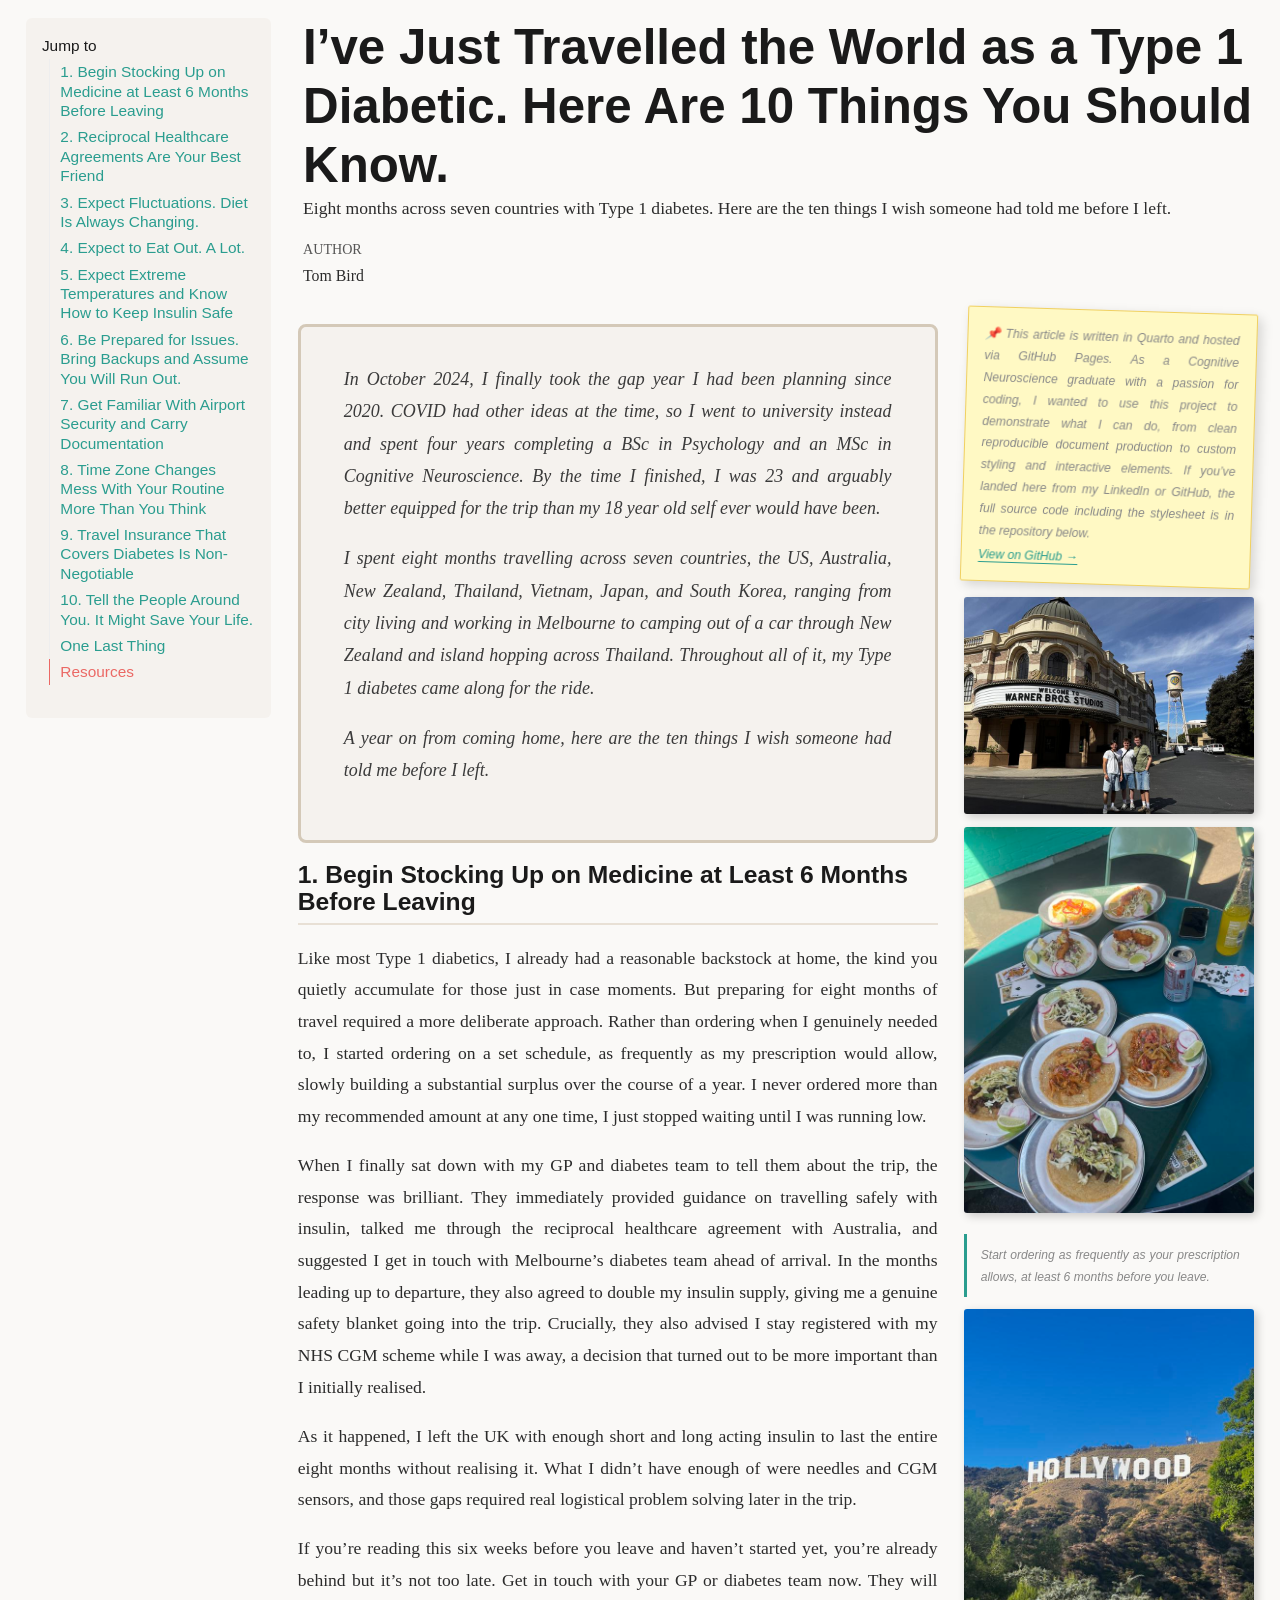
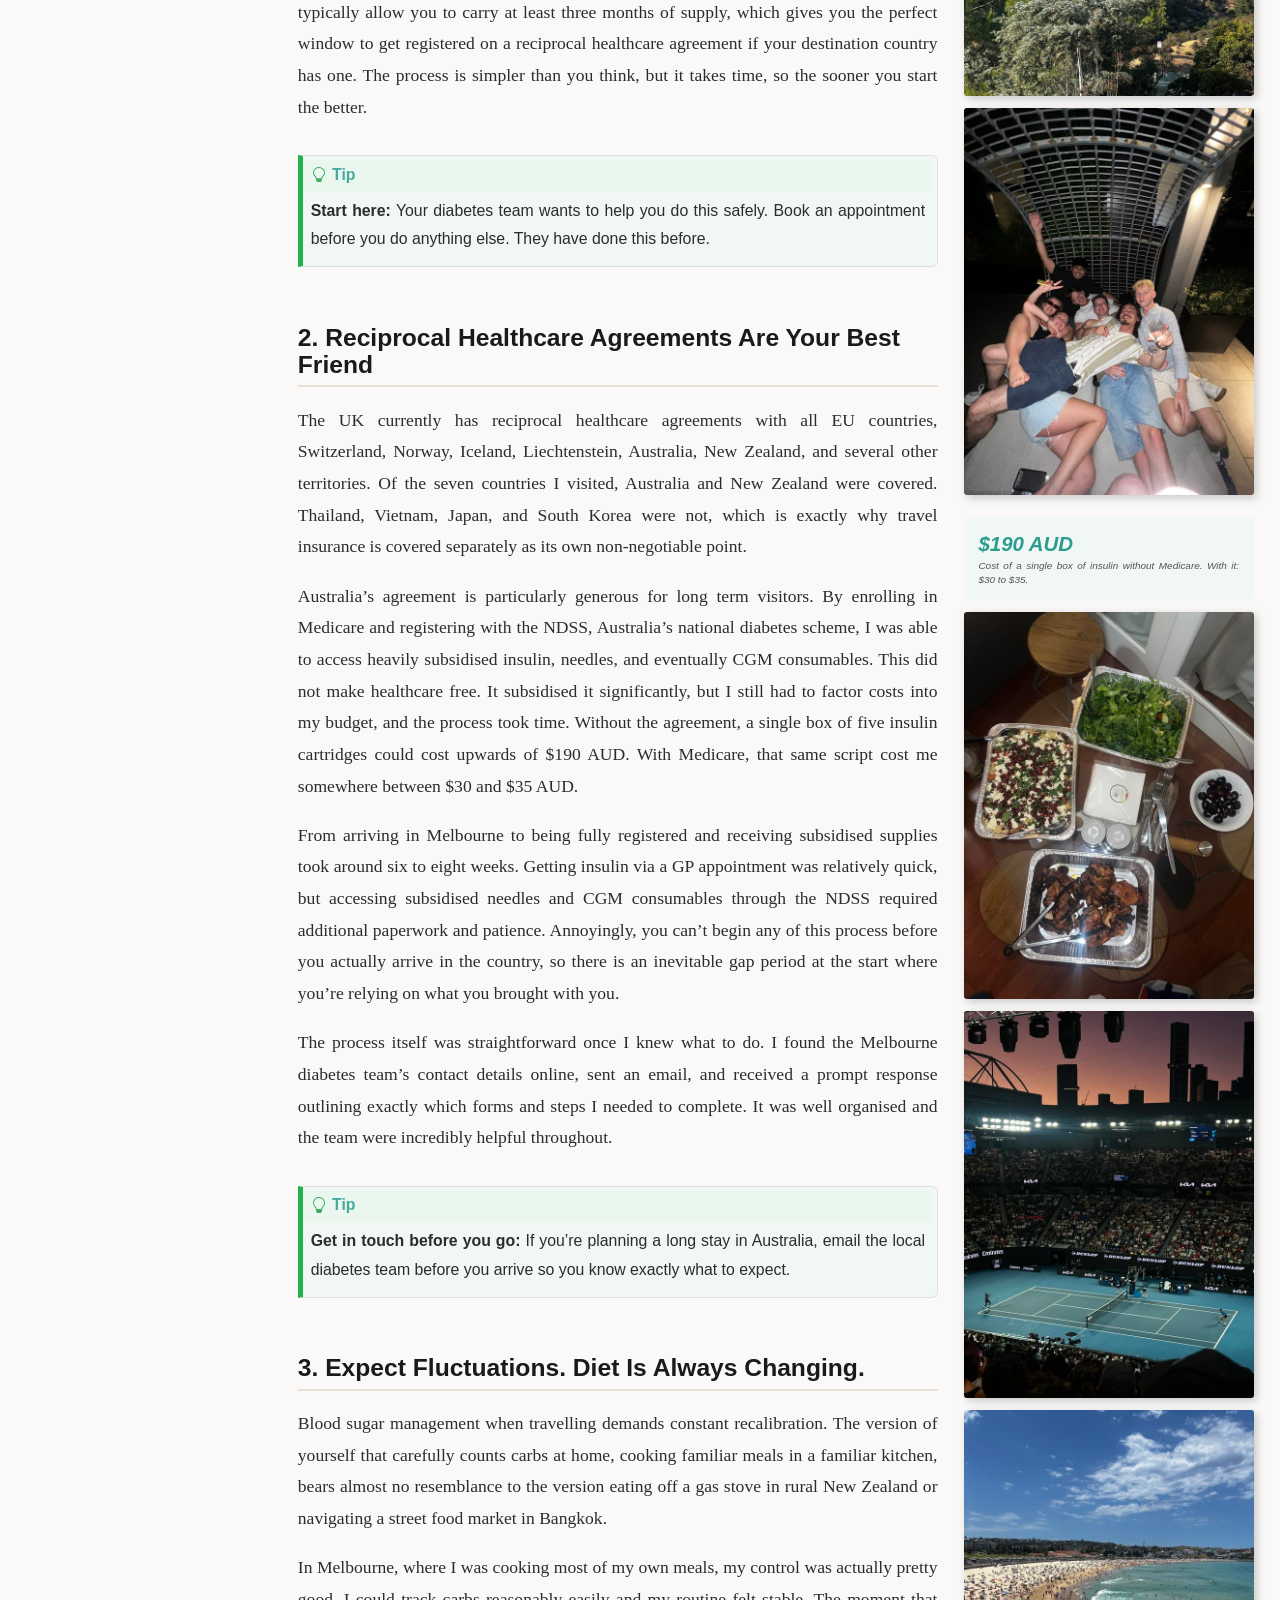
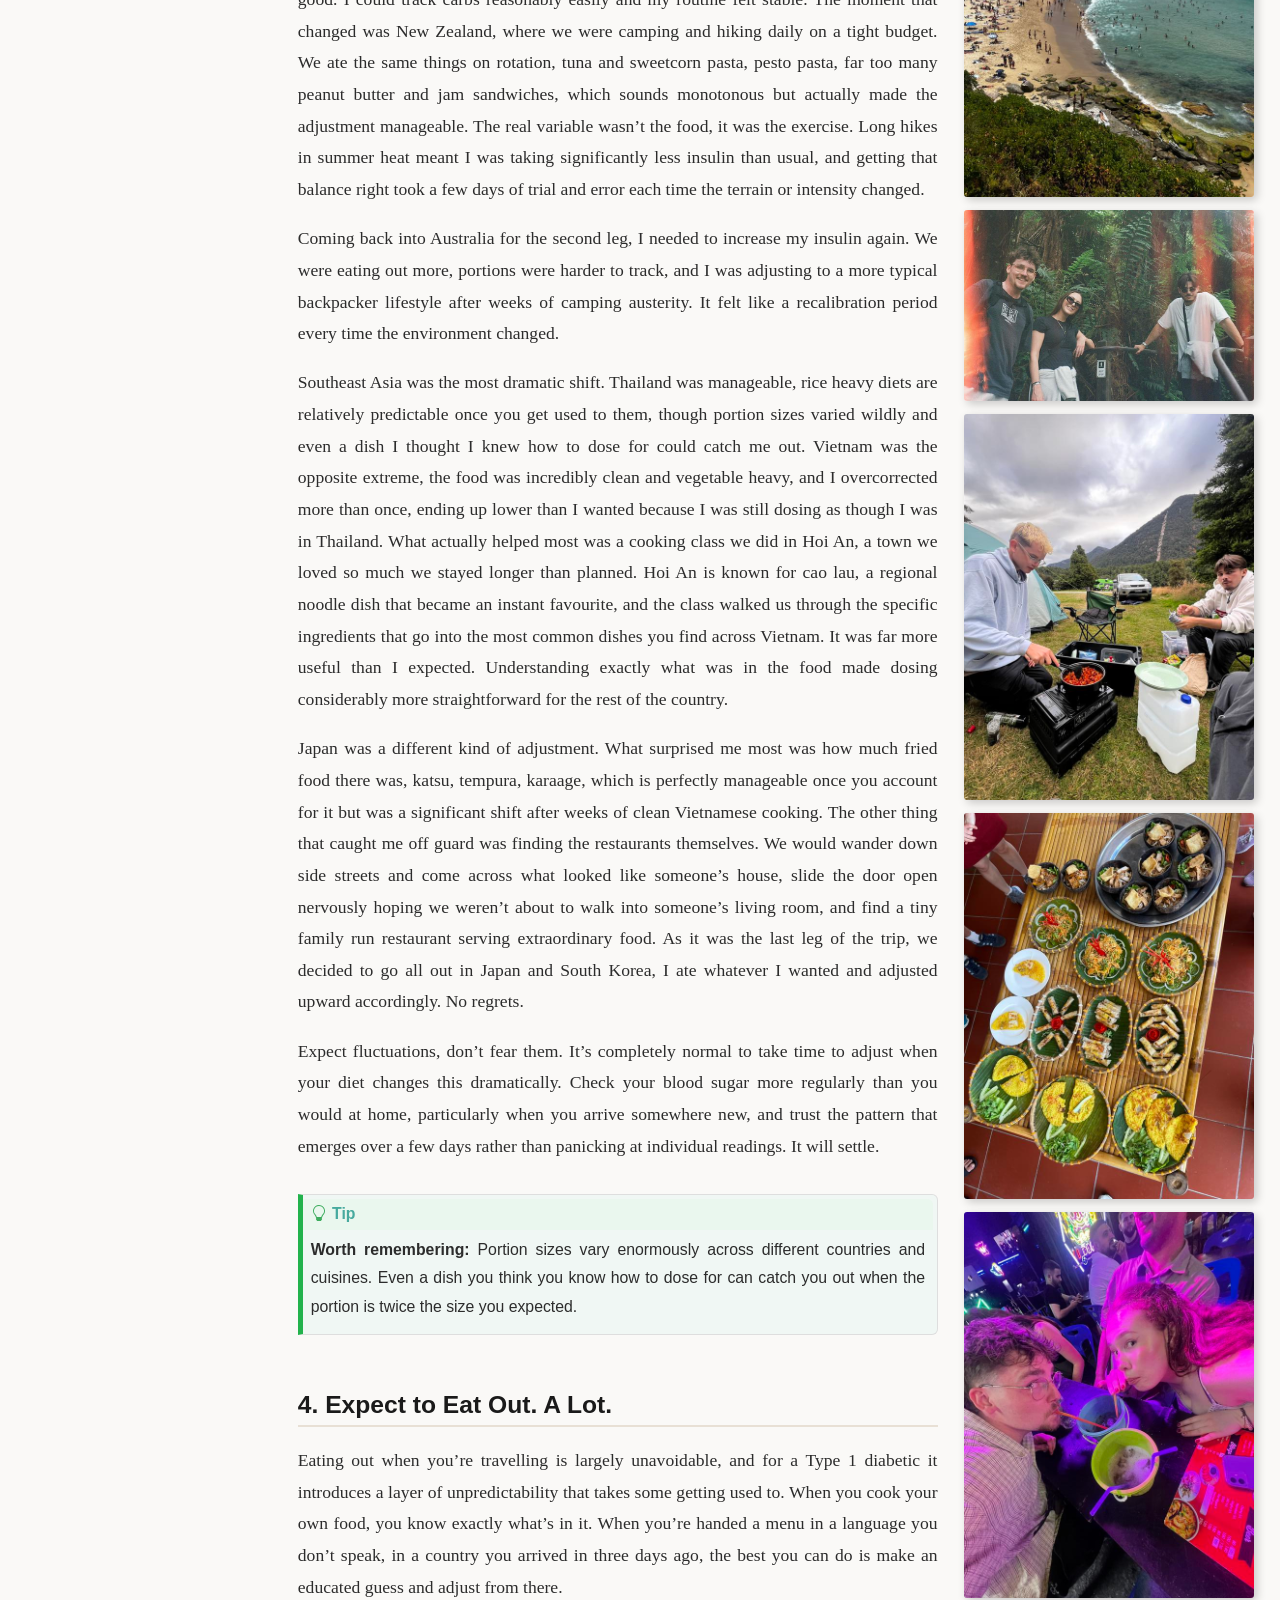
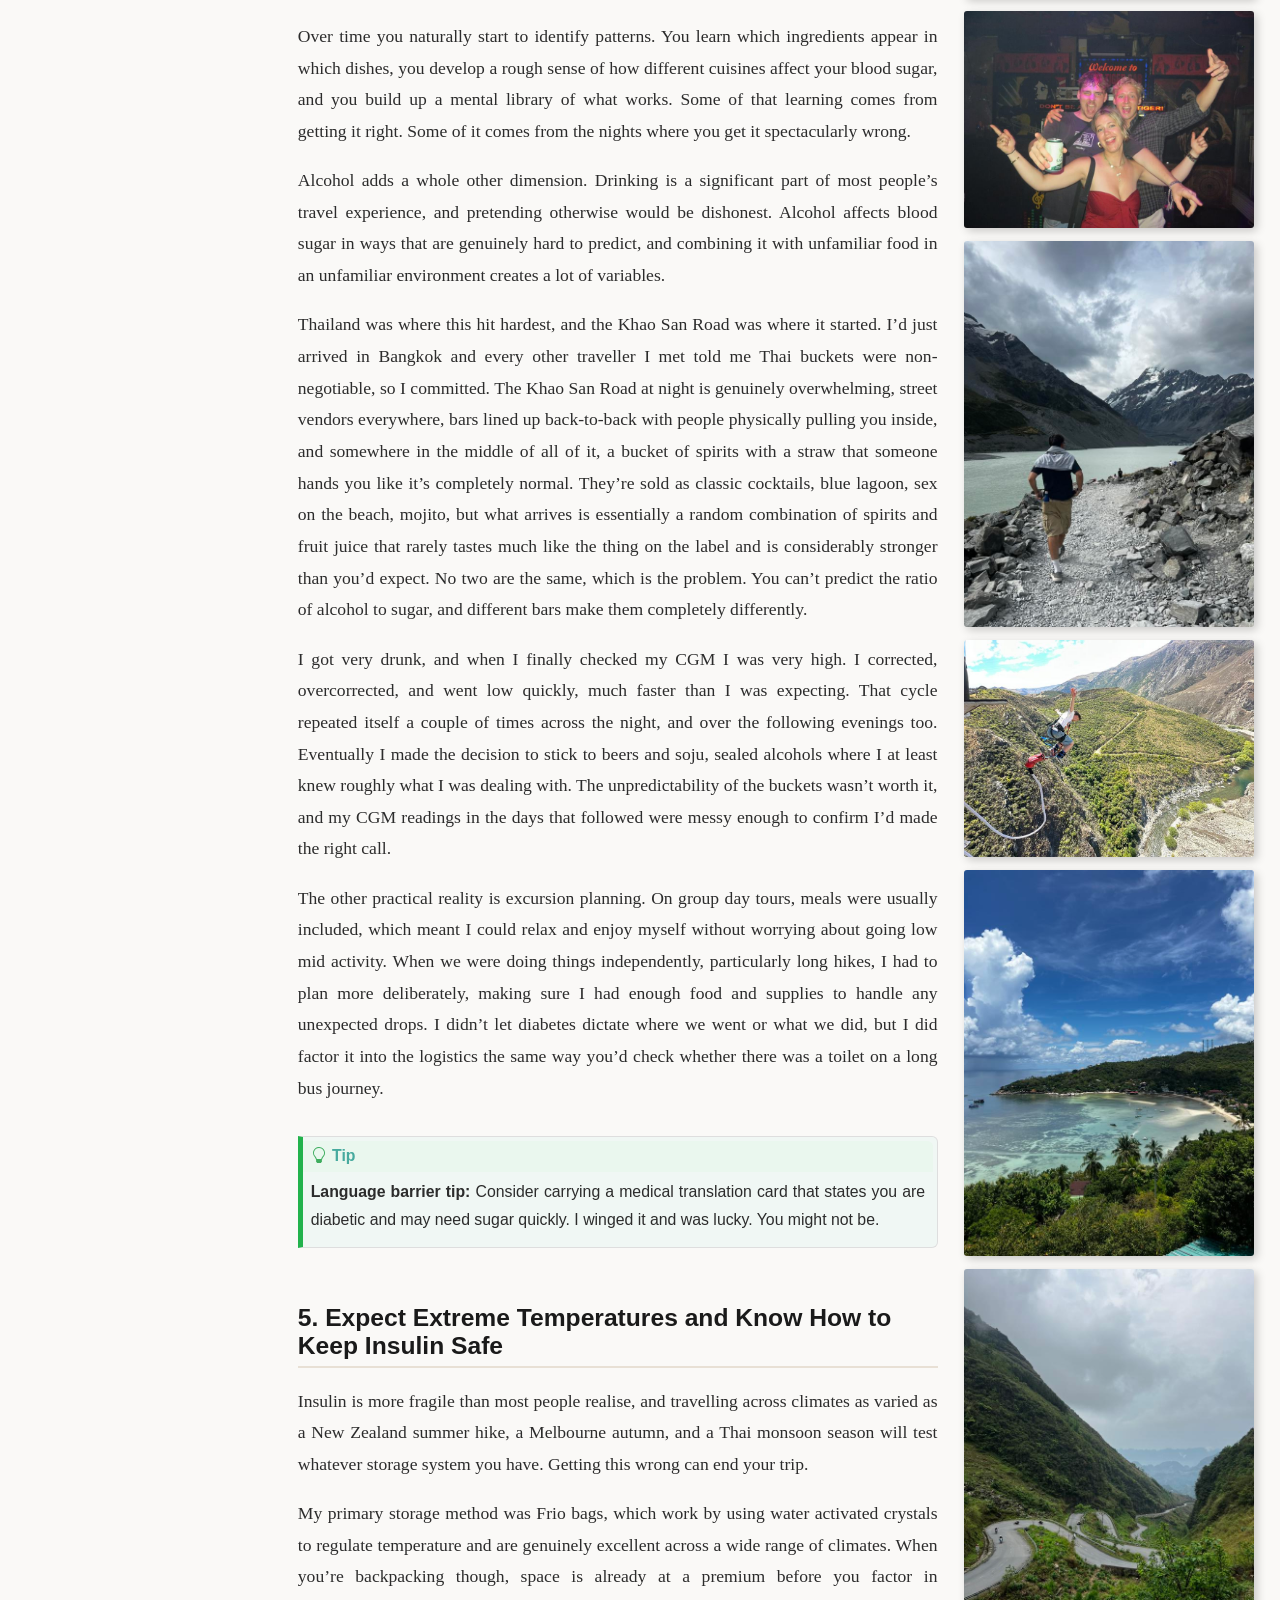
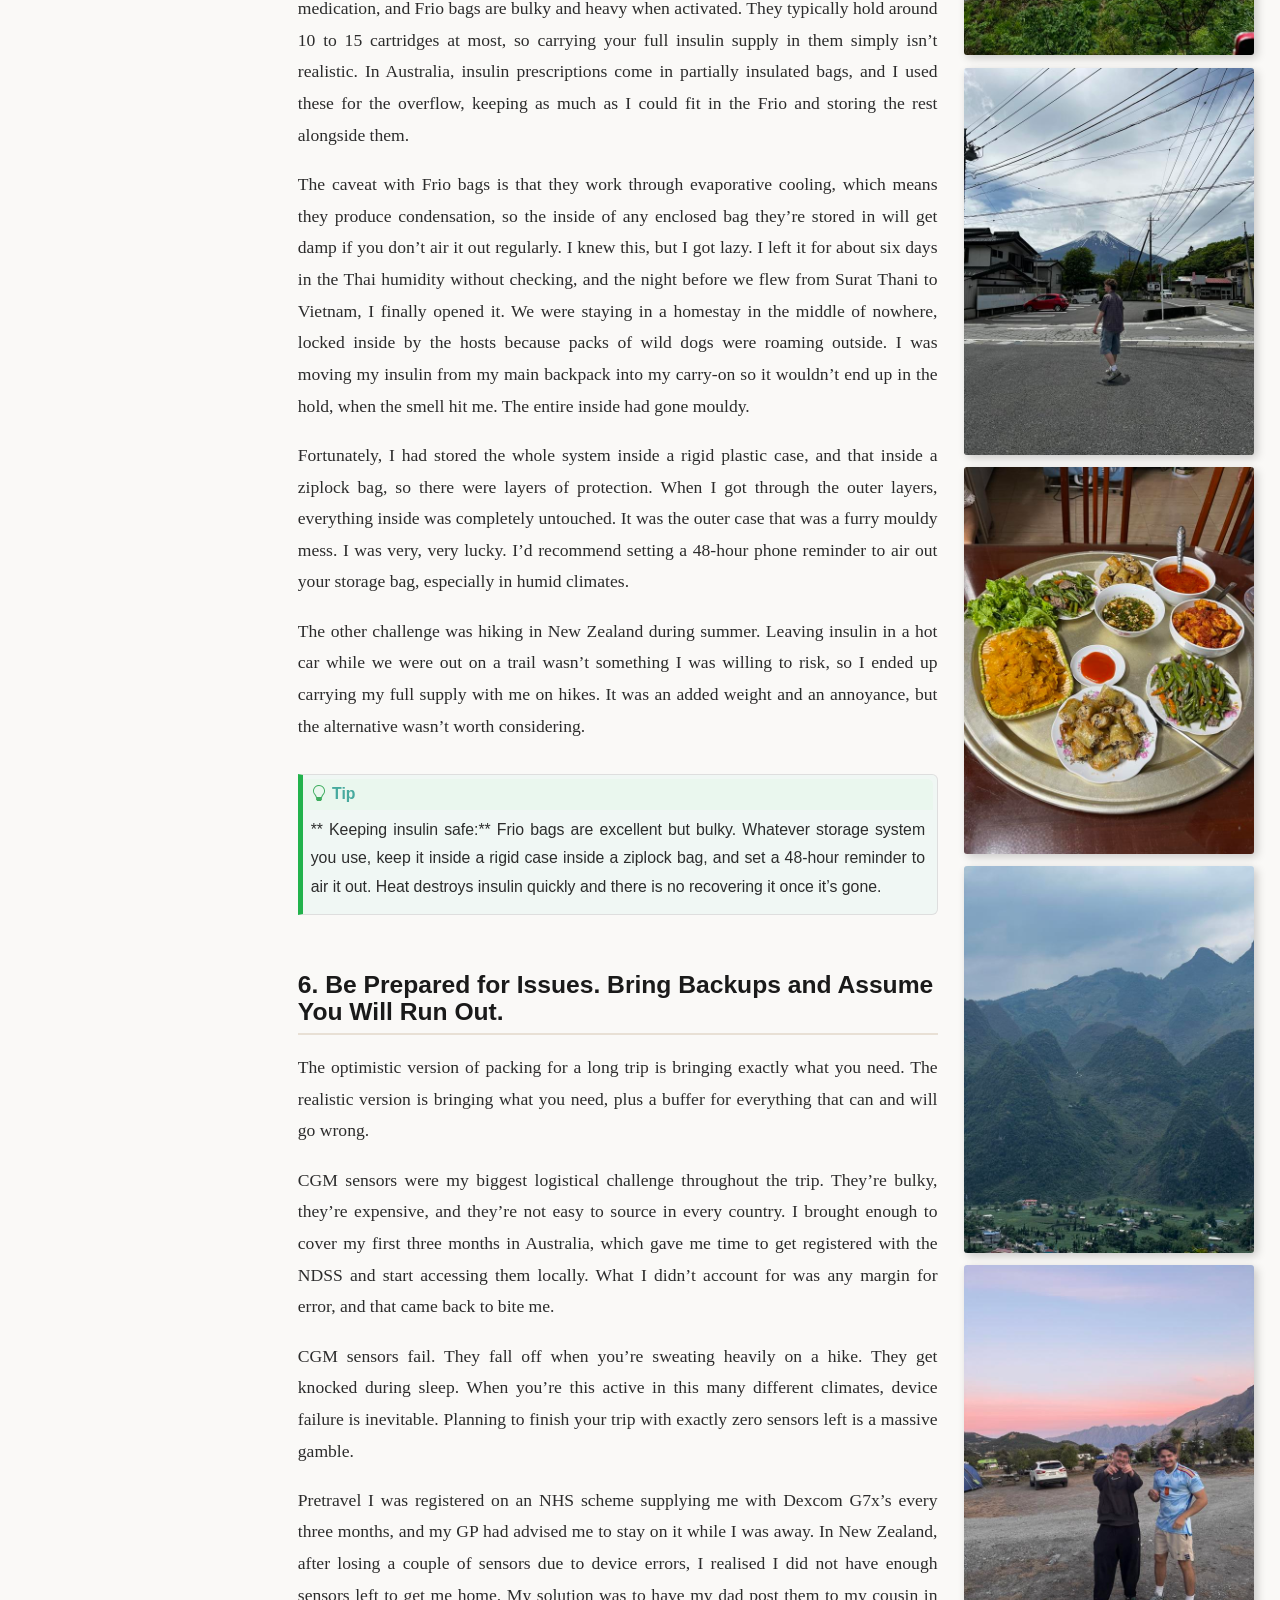
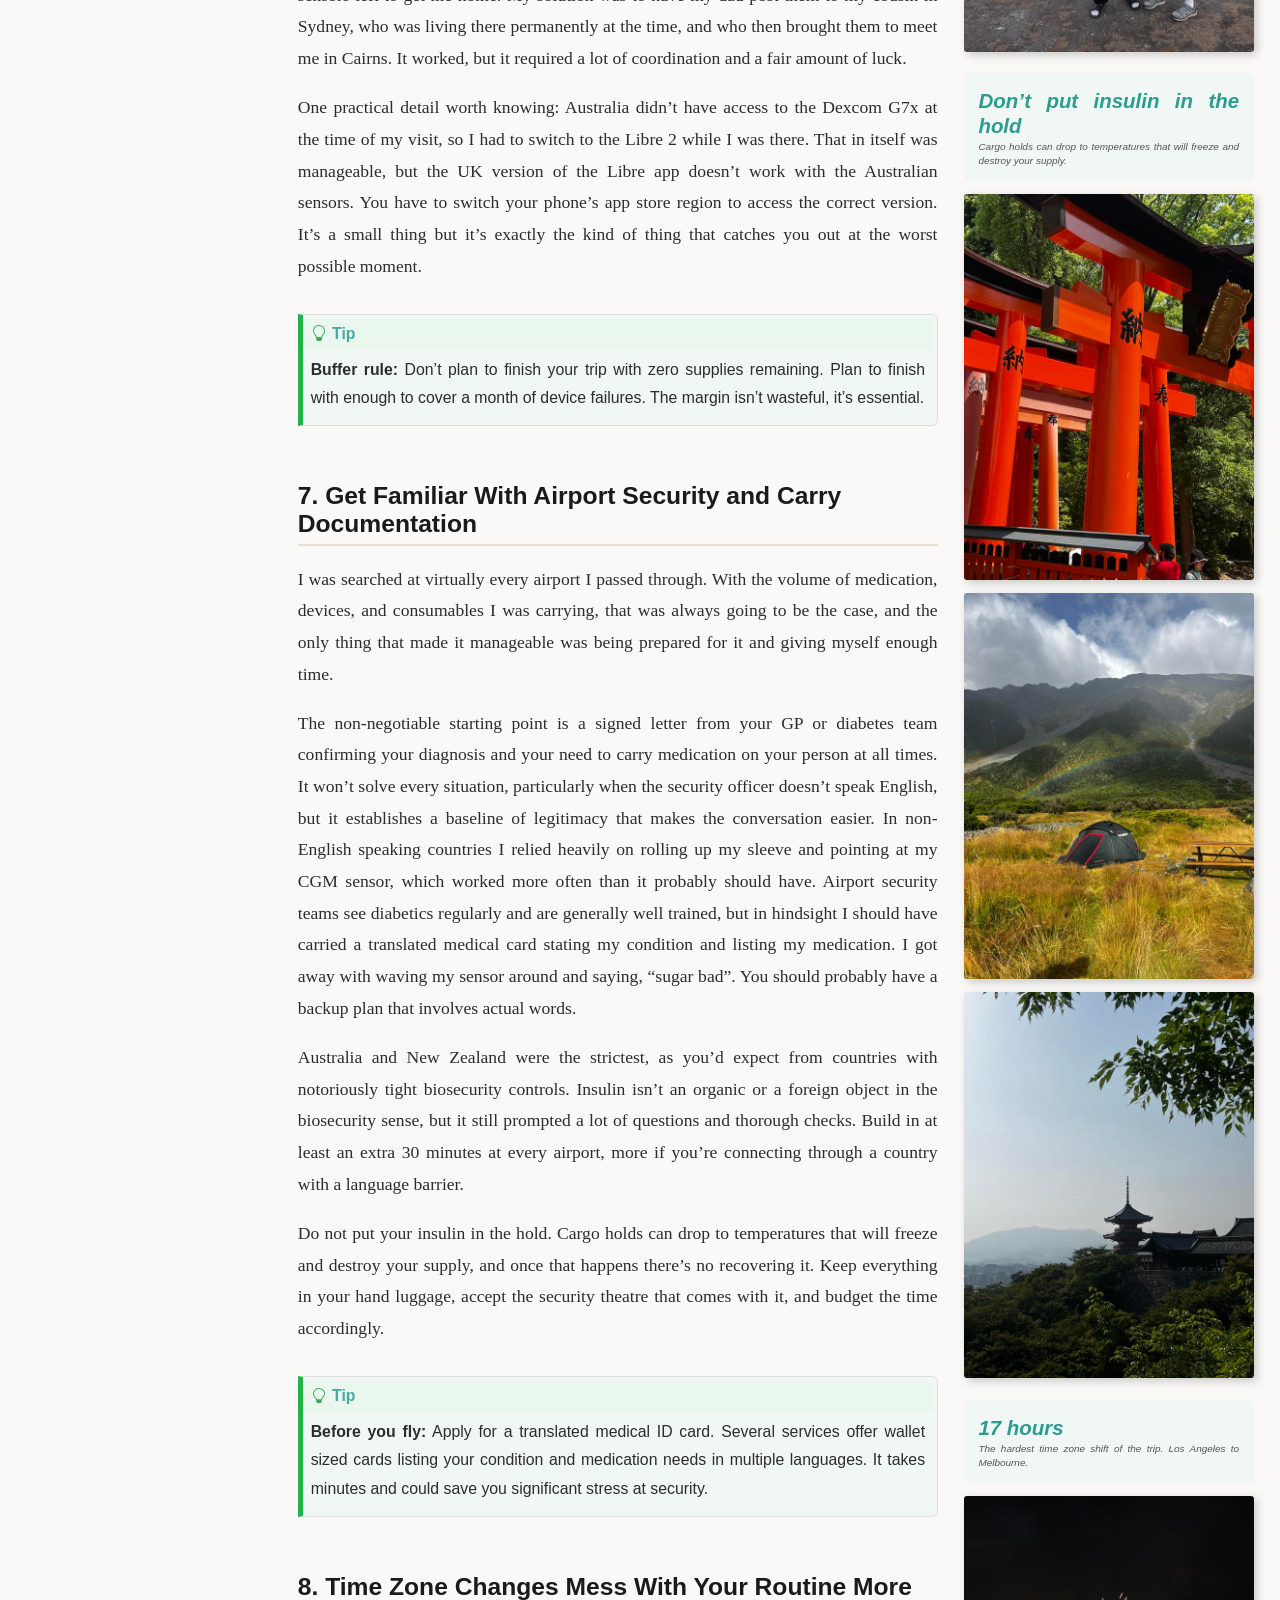
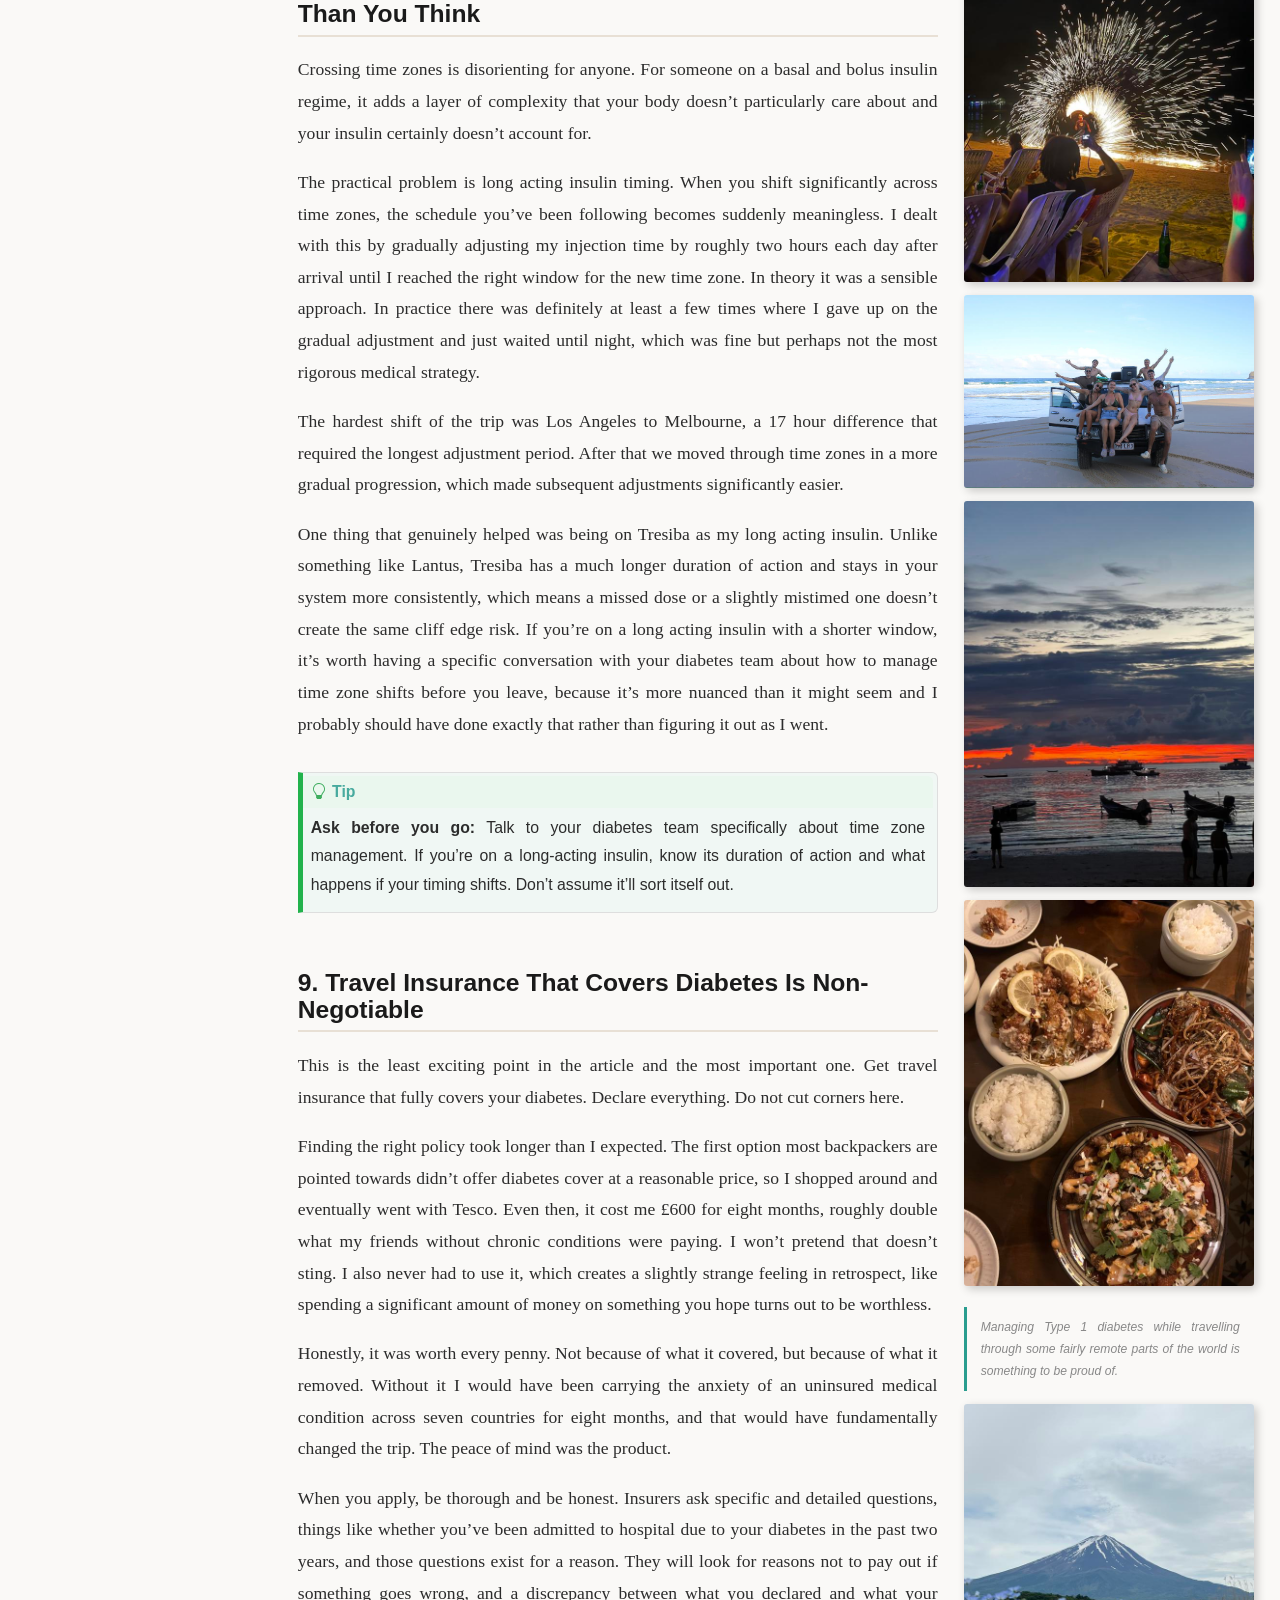
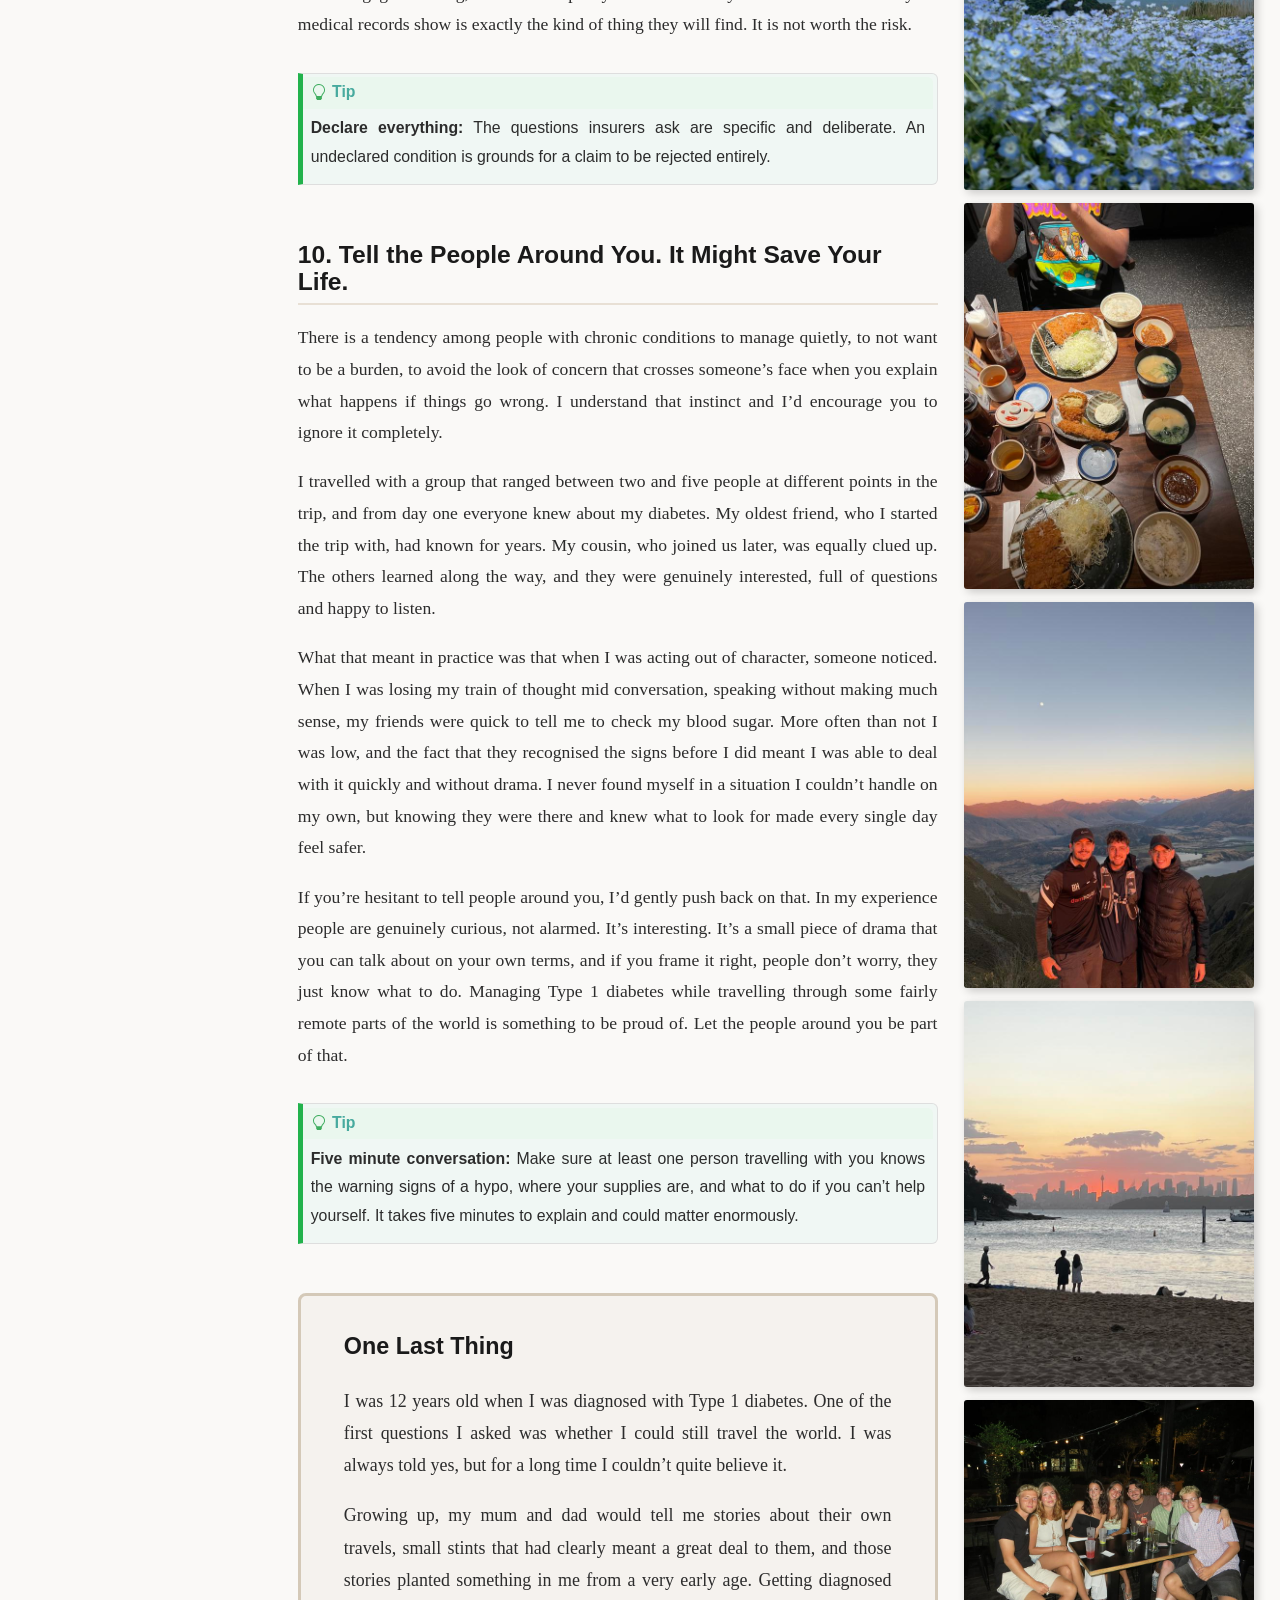
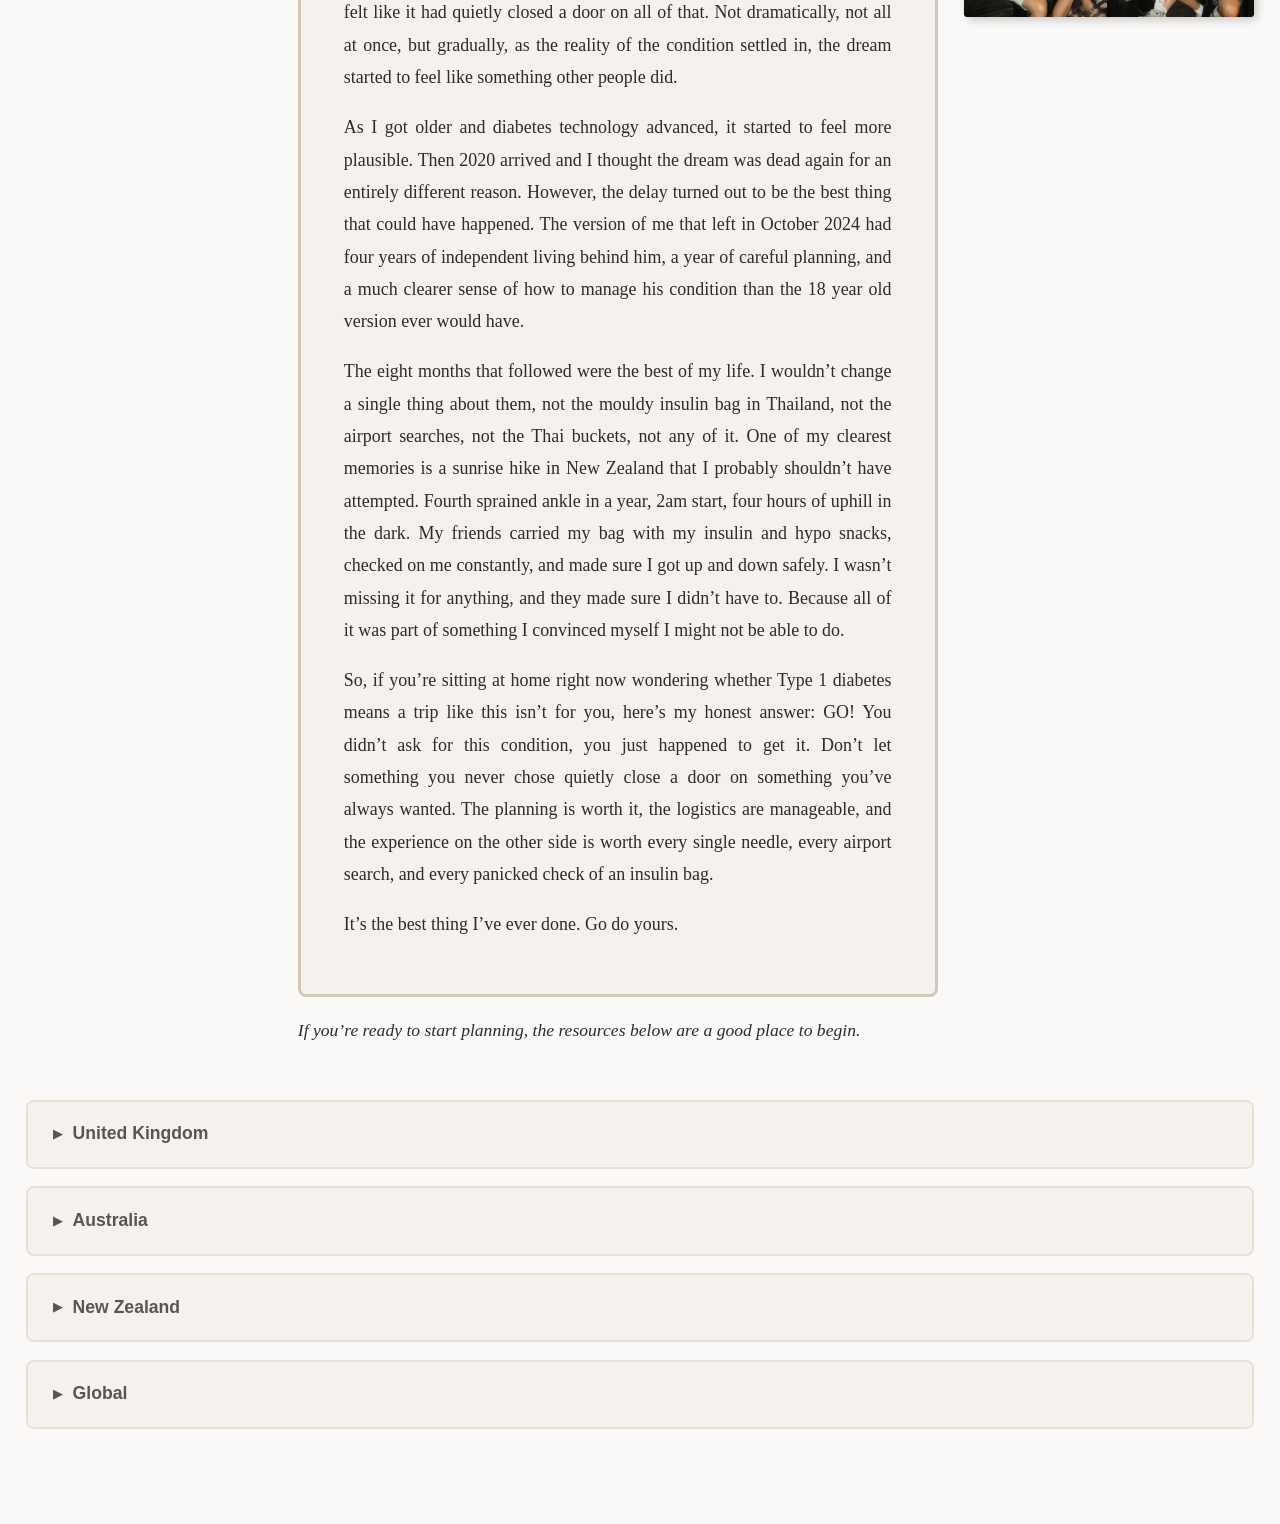
==== commit f57918b6: "Add OG meta tags for LinkedIn and WhatsApp link previews" ====
--- a/index.html
+++ b/index.html
@@ -7,6 +7,7 @@
 <meta name="viewport" content="width=device-width, initial-scale=1.0, user-scalable=yes">
 
 <meta name="author" content="Tom Bird">
+<meta name="description" content="Eight months across seven countries with Type 1 diabetes. Here are the ten things I wish someone had told me before I left.">
 
 <title>I’ve Just Travelled the World as a Type 1 Diabetic. Here Are 10 Things You Should Know.</title>
 <style>
@@ -42,6 +43,15 @@
 <link href="index_files/libs/quarto-contrib/glightbox/glightbox.min.css" rel="stylesheet">
 <link href="index_files/libs/quarto-contrib/glightbox/lightbox.css" rel="stylesheet">
 <style>html{ scroll-behavior: smooth; }</style>
+<meta property="og:title" content="I've Just Travelled the World as a Type 1 Diabetic. Here Are 10 Things You Should Know.">
+<meta property="og:description" content="Eight months across seven countries with Type 1 diabetes. Here are the ten things I wish someone had told me before I left.">
+<meta property="og:image" content="https://tomhbird.github.io/images/compressed_IMG_1082.jpeg">
+<meta property="og:url" content="https://tomhbird.github.io">
+<meta property="og:type" content="article">
+<meta name="twitter:card" content="summary_large_image">
+<meta name="twitter:title" content="I've Just Travelled the World as a Type 1 Diabetic. Here Are 10 Things You Should Know.">
+<meta name="twitter:description" content="Eight months across seven countries with Type 1 diabetes. Here are the ten things I wish someone had told me before I left.">
+<meta name="twitter:image" content="https://tomhbird.github.io/images/compressed_IMG_1082.jpeg">
 
 
 <link rel="stylesheet" href="styles.css">
@@ -79,6 +89,11 @@
 <h1 class="title">I’ve Just Travelled the World as a Type 1 Diabetic. Here Are 10 Things You Should Know.</h1>
 </div>
 
+<div>
+  <div class="description">
+    Eight months across seven countries with Type 1 diabetes. Here are the ten things I wish someone had told me before I left.
+  </div>
+</div>
 
 
 <div class="quarto-title-meta">
@@ -108,53 +123,53 @@
 <p>📌 <em>This article is written in Quarto and hosted via GitHub Pages. As a Cognitive Neuroscience graduate with a passion for coding, I wanted to use this project to demonstrate what I can do, from clean reproducible document production to custom styling and interactive elements. If you’ve landed here from my LinkedIn or GitHub, the full source code including the stylesheet is in the repository below.</em></p>
 <p><a href="https://github.com/tomhbird/tomhbird.github.io">View on GitHub →</a></p>
 </div>
-<p><a href="images/compressed_IMG_9567.jpeg" class="lightbox" data-gallery="quarto-lightbox-gallery-1" data-glightbox="description: .lightbox-desc-1;"><img src="images/compressed_IMG_9567.jpeg" class="img-fluid"></a></p>
-<p><a href="images/compressed_IMG_3627.jpeg" class="lightbox" data-gallery="quarto-lightbox-gallery-2" data-glightbox="description: .lightbox-desc-2;"><img src="images/compressed_IMG_3627.jpeg" class="img-fluid"></a></p>
+<p><a href="images/compressed_IMG_9567.jpeg" class="lightbox" data-gallery="quarto-lightbox-gallery-1" data-glightbox="description: .lightbox-desc-1;"><img src="images/compressed_IMG_9567.jpeg" class="img-fluid" alt="Three people standing outside the Warner Bros Studio entrance in Los Angeles."></a></p>
+<p><a href="images/compressed_IMG_3627.jpeg" class="lightbox" data-gallery="quarto-lightbox-gallery-2" data-glightbox="description: .lightbox-desc-2;"><img src="images/compressed_IMG_3627.jpeg" class="img-fluid" alt="A spread of tacos and Mexican food on a table at Trejo's Tacos in the Original Farmers Market, Los Angeles."></a></p>
 <div class="pull-quote">
 <p>Start ordering as frequently as your prescription allows, at least 6 months before you leave.</p>
 </div>
-<p><a href="images/compressed_IMG_3634.jpeg" class="lightbox" data-gallery="quarto-lightbox-gallery-3" data-glightbox="description: .lightbox-desc-3;"><img src="images/compressed_IMG_3634.jpeg" class="img-fluid"></a></p>
-<p><a href="images/compressed_IMG_4035.jpeg" class="lightbox" data-gallery="quarto-lightbox-gallery-4" data-glightbox="description: .lightbox-desc-4;"><img src="images/compressed_IMG_4035.jpeg" class="img-fluid"></a></p>
+<p><a href="images/compressed_IMG_3634.jpeg" class="lightbox" data-gallery="quarto-lightbox-gallery-3" data-glightbox="description: .lightbox-desc-3;"><img src="images/compressed_IMG_3634.jpeg" class="img-fluid" alt="The Hollywood sign on a hillside in Los Angeles on a clear blue sky day."></a></p>
+<p><a href="images/compressed_IMG_4035.jpeg" class="lightbox" data-gallery="quarto-lightbox-gallery-4" data-glightbox="description: .lightbox-desc-4;"><img src="images/compressed_IMG_4035.jpeg" class="img-fluid" alt="A group of friends smiling together in Melbourne, Australia."></a></p>
 <div class="fact-box">
 <p><span class="fact-number">$190 AUD</span> <span class="fact-label">Cost of a single box of insulin without Medicare. With it: $30 to $35.</span></p>
 </div>
-<p><a href="images/compressed_IMG_4162.jpeg" class="lightbox" data-gallery="quarto-lightbox-gallery-5" data-glightbox="description: .lightbox-desc-5;"><img src="images/compressed_IMG_4162.jpeg" class="img-fluid"></a></p>
-<p><a href="images/compressed_IMG_4417.jpeg" class="lightbox" data-gallery="quarto-lightbox-gallery-6" data-glightbox="description: .lightbox-desc-6;"><img src="images/compressed_IMG_4417.jpeg" class="img-fluid"></a></p>
-<p><a href="images/compressed_IMG_4308.jpeg" class="lightbox" data-gallery="quarto-lightbox-gallery-7" data-glightbox="description: .lightbox-desc-7;"><img src="images/compressed_IMG_4308.jpeg" class="img-fluid"></a></p>
-<p><a href="images/compressed_0CF21C9F.jpg" class="lightbox" data-gallery="quarto-lightbox-gallery-8" data-glightbox="description: .lightbox-desc-8;"><img src="images/compressed_0CF21C9F.jpg" class="img-fluid"></a></p>
-<p><a href="images/compressed_IMG_4699.jpeg" class="lightbox" data-gallery="quarto-lightbox-gallery-9" data-glightbox="description: .lightbox-desc-9;"><img src="images/compressed_IMG_4699.jpeg" class="img-fluid"></a></p>
-<p><a href="images/compressed_IMG_7199.jpeg" class="lightbox" data-gallery="quarto-lightbox-gallery-10" data-glightbox="description: .lightbox-desc-10;"><img src="images/compressed_IMG_7199.jpeg" class="img-fluid"></a></p>
-<p><a href="images/compressed_IMG_5861.jpeg" class="lightbox" data-gallery="quarto-lightbox-gallery-11" data-glightbox="description: .lightbox-desc-11;"><img src="images/compressed_IMG_5861.jpeg" class="img-fluid"></a></p>
-<p><a href="images/compressed_8090b546.jpg" class="lightbox" data-gallery="quarto-lightbox-gallery-12" data-glightbox="description: .lightbox-desc-12;"><img src="images/compressed_8090b546.jpg" class="img-fluid"></a></p>
-<p><a href="images/compressed_IMG_5125.jpeg" class="lightbox" data-gallery="quarto-lightbox-gallery-13" data-glightbox="description: .lightbox-desc-13;"><img src="images/compressed_IMG_5125.jpeg" class="img-fluid"></a></p>
-<p><a href="images/compressed_IMG_4651.JPG" class="lightbox" data-gallery="quarto-lightbox-gallery-14" data-glightbox="description: .lightbox-desc-14;"><img src="images/compressed_IMG_4651.JPG" class="img-fluid"></a></p>
-<p><a href="images/compressed_IMG_6318.jpeg" class="lightbox" data-gallery="quarto-lightbox-gallery-15" data-glightbox="description: .lightbox-desc-15;"><img src="images/compressed_IMG_6318.jpeg" class="img-fluid"></a></p>
-<p><a href="images/compressed_IMG_6703.jpeg" class="lightbox" data-gallery="quarto-lightbox-gallery-16" data-glightbox="description: .lightbox-desc-16;"><img src="images/compressed_IMG_6703.jpeg" class="img-fluid"></a></p>
-<p><a href="images/compressed_IMG_7754.jpeg" class="lightbox" data-gallery="quarto-lightbox-gallery-17" data-glightbox="description: .lightbox-desc-17;"><img src="images/compressed_IMG_7754.jpeg" class="img-fluid"></a></p>
-<p><a href="images/compressed_IMG_6963.jpeg" class="lightbox" data-gallery="quarto-lightbox-gallery-18" data-glightbox="description: .lightbox-desc-18;"><img src="images/compressed_IMG_6963.jpeg" class="img-fluid"></a></p>
-<p><a href="images/compressed_IMG_6857.jpeg" class="lightbox" data-gallery="quarto-lightbox-gallery-19" data-glightbox="description: .lightbox-desc-19;"><img src="images/compressed_IMG_6857.jpeg" class="img-fluid"></a></p>
-<p><a href="images/compressed_IMG_0933.jpeg" class="lightbox" data-gallery="quarto-lightbox-gallery-20" data-glightbox="description: .lightbox-desc-20;"><img src="images/compressed_IMG_0933.jpeg" class="img-fluid"></a></p>
+<p><a href="images/compressed_IMG_4162.jpeg" class="lightbox" data-gallery="quarto-lightbox-gallery-5" data-glightbox="description: .lightbox-desc-5;"><img src="images/compressed_IMG_4162.jpeg" class="img-fluid" alt="A homemade Christmas dinner spread, consisting of a couscous salad, a green salad, barbecued chicken, and cherries, on a table in Australia."></a></p>
+<p><a href="images/compressed_IMG_4417.jpeg" class="lightbox" data-gallery="quarto-lightbox-gallery-6" data-glightbox="description: .lightbox-desc-6;"><img src="images/compressed_IMG_4417.jpeg" class="img-fluid" alt="A tennis match in progress at the Australian Open with the court and crowd visible, and a sunset behind."></a></p>
+<p><a href="images/compressed_IMG_4308.jpeg" class="lightbox" data-gallery="quarto-lightbox-gallery-7" data-glightbox="description: .lightbox-desc-7;"><img src="images/compressed_IMG_4308.jpeg" class="img-fluid" alt="A coastal view along the cliffs between Bondi Beach and Manly Beach in Sydney."></a></p>
+<p><a href="images/compressed_0CF21C9F.jpg" class="lightbox" data-gallery="quarto-lightbox-gallery-8" data-glightbox="description: .lightbox-desc-8;"><img src="images/compressed_0CF21C9F.jpg" class="img-fluid" alt="A group of people at the top of the Kokoda Memorial Walk, also known as the Thousand Steps hike, in Melbourne."></a></p>
+<p><a href="images/compressed_IMG_4699.jpeg" class="lightbox" data-gallery="quarto-lightbox-gallery-9" data-glightbox="description: .lightbox-desc-9;"><img src="images/compressed_IMG_4699.jpeg" class="img-fluid" alt="Two people cooking on a small portable butane gas stove while camping in New Zealand."></a></p>
+<p><a href="images/compressed_IMG_7199.jpeg" class="lightbox" data-gallery="quarto-lightbox-gallery-10" data-glightbox="description: .lightbox-desc-10;"><img src="images/compressed_IMG_7199.jpeg" class="img-fluid" alt="A spread of Vietnamese dishes prepared during a cooking class in Hoi An, Vietnam."></a></p>
+<p><a href="images/compressed_IMG_5861.jpeg" class="lightbox" data-gallery="quarto-lightbox-gallery-11" data-glightbox="description: .lightbox-desc-11;"><img src="images/compressed_IMG_5861.jpeg" class="img-fluid" alt="Two people drinking out of a Thai bucket cocktail with straws on the Khao San Road in Bangkok, Thailand."></a></p>
+<p><a href="images/compressed_8090b546.jpg" class="lightbox" data-gallery="quarto-lightbox-gallery-12" data-glightbox="description: .lightbox-desc-12;"><img src="images/compressed_8090b546.jpg" class="img-fluid" alt="A group of people posing in a bar in Hoi An."></a></p>
+<p><a href="images/compressed_IMG_5125.jpeg" class="lightbox" data-gallery="quarto-lightbox-gallery-13" data-glightbox="description: .lightbox-desc-13;"><img src="images/compressed_IMG_5125.jpeg" class="img-fluid" alt="A glacier and snow covered peaks at Mount Cook New Zealand."></a></p>
+<p><a href="images/compressed_IMG_4651.JPG" class="lightbox" data-gallery="quarto-lightbox-gallery-14" data-glightbox="description: .lightbox-desc-14;"><img src="images/compressed_IMG_4651.JPG" class="img-fluid" alt="A person mid-jump on the Nevis Bungy in Queenstown, New Zealand, one of the highest bungee jumps in the world."></a></p>
+<p><a href="images/compressed_IMG_6318.jpeg" class="lightbox" data-gallery="quarto-lightbox-gallery-15" data-glightbox="description: .lightbox-desc-15;"><img src="images/compressed_IMG_6318.jpeg" class="img-fluid" alt="A scenic view of the turquoise waters and coastline of Koh Tao island in Thailand."></a></p>
+<p><a href="images/compressed_IMG_6703.jpeg" class="lightbox" data-gallery="quarto-lightbox-gallery-16" data-glightbox="description: .lightbox-desc-16;"><img src="images/compressed_IMG_6703.jpeg" class="img-fluid" alt="A winding road in a valley of the Ha Giang loop"></a></p>
+<p><a href="images/compressed_IMG_7754.jpeg" class="lightbox" data-gallery="quarto-lightbox-gallery-17" data-glightbox="description: .lightbox-desc-17;"><img src="images/compressed_IMG_7754.jpeg" class="img-fluid" alt="A person looking toward Mount Fuji on a clear day in Japan."></a></p>
+<p><a href="images/compressed_IMG_6963.jpeg" class="lightbox" data-gallery="quarto-lightbox-gallery-18" data-glightbox="description: .lightbox-desc-18;"><img src="images/compressed_IMG_6963.jpeg" class="img-fluid" alt="A spread of traditional Vietnamese dishes served at a homestay on the Ha Giang loop."></a></p>
+<p><a href="images/compressed_IMG_6857.jpeg" class="lightbox" data-gallery="quarto-lightbox-gallery-19" data-glightbox="description: .lightbox-desc-19;"><img src="images/compressed_IMG_6857.jpeg" class="img-fluid" alt="Grassy mountain views from the Ha Giang loop in northern Vietnam."></a></p>
+<p><a href="images/compressed_IMG_0933.jpeg" class="lightbox" data-gallery="quarto-lightbox-gallery-20" data-glightbox="description: .lightbox-desc-20;"><img src="images/compressed_IMG_0933.jpeg" class="img-fluid" alt="A sunset in New Zealand in the early days of a road trip with two people, tents and, a car visible."></a></p>
 <div class="fact-box">
 <p><span class="fact-number">Don’t put insulin in the hold</span> <span class="fact-label">Cargo holds can drop to temperatures that will freeze and destroy your supply.</span></p>
 </div>
-<p><a href="images/compressed_IMG_7437.jpeg" class="lightbox" data-gallery="quarto-lightbox-gallery-21" data-glightbox="description: .lightbox-desc-21;"><img src="images/compressed_IMG_7437.jpeg" class="img-fluid"></a></p>
-<p><a href="images/compressed_IMG_5175.jpeg" class="lightbox" data-gallery="quarto-lightbox-gallery-22" data-glightbox="description: .lightbox-desc-22;"><img src="images/compressed_IMG_5175.jpeg" class="img-fluid"></a></p>
-<p><a href="images/compressed_IMG_7557.jpeg" class="lightbox" data-gallery="quarto-lightbox-gallery-23" data-glightbox="description: .lightbox-desc-23;"><img src="images/compressed_IMG_7557.jpeg" class="img-fluid"></a></p>
+<p><a href="images/compressed_IMG_7437.jpeg" class="lightbox" data-gallery="quarto-lightbox-gallery-21" data-glightbox="description: .lightbox-desc-21;"><img src="images/compressed_IMG_7437.jpeg" class="img-fluid" alt="A row of red torii gates at a Shinto Shrine in Japan."></a></p>
+<p><a href="images/compressed_IMG_5175.jpeg" class="lightbox" data-gallery="quarto-lightbox-gallery-22" data-glightbox="description: .lightbox-desc-22;"><img src="images/compressed_IMG_5175.jpeg" class="img-fluid" alt="A rainbow with a tent infront of it, with a mountain behind."></a></p>
+<p><a href="images/compressed_IMG_7557.jpeg" class="lightbox" data-gallery="quarto-lightbox-gallery-23" data-glightbox="description: .lightbox-desc-23;"><img src="images/compressed_IMG_7557.jpeg" class="img-fluid" alt="Traditional Japanese architecture set against a forested hillside and clear sky."></a></p>
 <div class="fact-box">
 <p><span class="fact-number">17 hours</span> <span class="fact-label">The hardest time zone shift of the trip. Los Angeles to Melbourne.</span></p>
 </div>
-<p><a href="images/compressed_IMG_6204.jpeg" class="lightbox" data-gallery="quarto-lightbox-gallery-24" data-glightbox="description: .lightbox-desc-24;"><img src="images/compressed_IMG_6204.jpeg" class="img-fluid"></a></p>
-<p><a href="images/compressed_IMG_4141.JPG" class="lightbox" data-gallery="quarto-lightbox-gallery-25" data-glightbox="description: .lightbox-desc-25;"><img src="images/compressed_IMG_4141.JPG" class="img-fluid"></a></p>
-<p><a href="images/compressed_IMG_6363.jpeg" class="lightbox" data-gallery="quarto-lightbox-gallery-26" data-glightbox="description: .lightbox-desc-26;"><img src="images/compressed_IMG_6363.jpeg" class="img-fluid"></a></p>
-<p><a href="images/compressed_IMG_7919.jpeg" class="lightbox" data-gallery="quarto-lightbox-gallery-27" data-glightbox="description: .lightbox-desc-27;"><img src="images/compressed_IMG_7919.jpeg" class="img-fluid"></a></p>
+<p><a href="images/compressed_IMG_6204.jpeg" class="lightbox" data-gallery="quarto-lightbox-gallery-24" data-glightbox="description: .lightbox-desc-24;"><img src="images/compressed_IMG_6204.jpeg" class="img-fluid" alt="A fire dancer spinning fire on a beach on Koh Phi Phi in Thailand at night."></a></p>
+<p><a href="images/compressed_IMG_4141.JPG" class="lightbox" data-gallery="quarto-lightbox-gallery-25" data-glightbox="description: .lightbox-desc-25;"><img src="images/compressed_IMG_4141.JPG" class="img-fluid" alt="A group of people posing together on a gar on K'Gari, formerly Fraser Island, in Queensland, Australia."></a></p>
+<p><a href="images/compressed_IMG_6363.jpeg" class="lightbox" data-gallery="quarto-lightbox-gallery-26" data-glightbox="description: .lightbox-desc-26;"><img src="images/compressed_IMG_6363.jpeg" class="img-fluid" alt="A vivid orange and pink sunset over the sea in Thailand."></a></p>
+<p><a href="images/compressed_IMG_7919.jpeg" class="lightbox" data-gallery="quarto-lightbox-gallery-27" data-glightbox="description: .lightbox-desc-27;"><img src="images/compressed_IMG_7919.jpeg" class="img-fluid" alt="A table of fusion dishes combining South Korean cuisine with international influences, one of the final meals of the trip."></a></p>
 <div class="pull-quote">
 <p>Managing Type 1 diabetes while travelling through some fairly remote parts of the world is something to be proud of.</p>
 </div>
-<p><a href="images/compressed_IMG_7820.jpeg" class="lightbox" data-gallery="quarto-lightbox-gallery-28" data-glightbox="description: .lightbox-desc-28;"><img src="images/compressed_IMG_7820.jpeg" class="img-fluid"></a></p>
-<p><a href="images/compressed_IMG_7415.jpeg" class="lightbox" data-gallery="quarto-lightbox-gallery-29" data-glightbox="description: .lightbox-desc-29;"><img src="images/compressed_IMG_7415.jpeg" class="img-fluid"></a></p>
-<p><a href="images/compressed_IMG_1082.jpeg" class="lightbox" data-gallery="quarto-lightbox-gallery-30" data-glightbox="description: .lightbox-desc-30;"><img src="images/compressed_IMG_1082.jpeg" class="img-fluid"></a></p>
-<p><a href="images/compressed_IMG_4336.jpeg" class="lightbox" data-gallery="quarto-lightbox-gallery-31" data-glightbox="description: .lightbox-desc-31;"><img src="images/compressed_IMG_4336.jpeg" class="img-fluid"></a></p>
-<p><a href="images/compressed_45478592.jpg" class="lightbox" data-gallery="quarto-lightbox-gallery-32" data-glightbox="description: .lightbox-desc-32;"><img src="images/compressed_45478592.jpg" class="img-fluid"></a></p>
+<p><a href="images/compressed_IMG_7820.jpeg" class="lightbox" data-gallery="quarto-lightbox-gallery-28" data-glightbox="description: .lightbox-desc-28;"><img src="images/compressed_IMG_7820.jpeg" class="img-fluid" alt="A close up of blue flowers with a view of Mount Fuji and its snow capped peak behind."></a></p>
+<p><a href="images/compressed_IMG_7415.jpeg" class="lightbox" data-gallery="quarto-lightbox-gallery-29" data-glightbox="description: .lightbox-desc-29;"><img src="images/compressed_IMG_7415.jpeg" class="img-fluid" alt="A diverse Japanese meal served in a small restaurant in Japan."></a></p>
+<p><a href="images/compressed_IMG_1082.jpeg" class="lightbox" data-gallery="quarto-lightbox-gallery-30" data-glightbox="description: .lightbox-desc-30;"><img src="images/compressed_IMG_1082.jpeg" class="img-fluid" alt="Three people posing infront of a sunrise view from the summit of Roy's Peak in Wanaka, New Zealand, with golden light over the mountains and lake."></a></p>
+<p><a href="images/compressed_IMG_4336.jpeg" class="lightbox" data-gallery="quarto-lightbox-gallery-31" data-glightbox="description: .lightbox-desc-31;"><img src="images/compressed_IMG_4336.jpeg" class="img-fluid" alt="A sunset view of the Sydney skyline with an orange sky behind the buildings."></a></p>
+<p><a href="images/compressed_45478592.jpg" class="lightbox" data-gallery="quarto-lightbox-gallery-32" data-glightbox="description: .lightbox-desc-32;"><img src="images/compressed_45478592.jpg" class="img-fluid" alt="A group of friends reunited and smiling after a stormy Whitsundays boat tour in Queensland, Australia."></a></p>
 </div></div><div class="mobile-gallery">
   <div class="mobile-gallery-header">
     <span>Photos from the trip</span>
@@ -163,63 +178,63 @@
   <div class="mobile-gallery-track-wrapper">
     <div class="mobile-gallery-track" id="galleryTrack">
       <div class="mobile-gallery-slide">
-        <img src="images/compressed_IMG_3634.jpeg" alt="Hiked from the Hollywood sign down to Griffith Observatory.">
+        <img src="images/compressed_IMG_3634.jpeg" alt="The Hollywood sign on a hillside in Los Angeles on a clear blue sky day.">
         <p>Hiked from the Hollywood sign down to Griffith Observatory.</p>
       </div>
       <div class="mobile-gallery-slide">
-        <img src="images/compressed_IMG_4035.jpeg" alt="Some of the Melbourne family.">
+        <img src="images/compressed_IMG_4035.jpeg" alt="A group of friends smiling together in Melbourne, Australia.">
         <p>Some of the Melbourne family.</p>
       </div>
       <div class="mobile-gallery-slide">
-        <img src="images/compressed_IMG_4417.jpeg" alt="Australian Open, Djokovic vs. Basavareddy.">
+        <img src="images/compressed_IMG_4417.jpeg" alt="A tennis match in progress at the Australian Open with the court and crowd visible, and a sunset behind.">
         <p>Australian Open, Djokovic vs. Basavareddy.</p>
       </div>
       <div class="mobile-gallery-slide">
-        <img src="images/compressed_45478592.jpg" alt="Reunion after a very wet and stormy Whitsundays tour.">
+        <img src="images/compressed_45478592.jpg" alt="A group of friends reunited and smiling after a stormy Whitsundays boat tour in Queensland, Australia.">
         <p>Reunion after a very wet and stormy Whitsundays tour.</p>
       </div>
       <div class="mobile-gallery-slide">
-        <img src="images/compressed_IMG_4141.JPG" alt="K'Gari gang, better known as the Dingo Divas.">
+        <img src="images/compressed_IMG_4141.JPG" alt="A group of people posing together on a gar on K'Gari, formerly Fraser Island, in Queensland, Australia.">
         <p>K'Gari gang, better known as the Dingo Divas.</p>
       </div>
       <div class="mobile-gallery-slide">
-        <img src="images/compressed_IMG_5125.jpeg" alt="First glacier. Mount Cook delivered.">
+        <img src="images/compressed_IMG_5125.jpeg" alt="A glacier and snow covered peaks at Mount Cook New Zealand.">
         <p>First glacier. Mount Cook delivered.</p>
       </div>
       <div class="mobile-gallery-slide">
-        <img src="images/compressed_IMG_4651.JPG" alt="Nevis Bungy. After being explicitly told not to jump feet first, I did just that.">
+        <img src="images/compressed_IMG_4651.JPG" alt="A person mid-jump on the Nevis Bungy in Queenstown, New Zealand, one of the highest bungee jumps in the world.">
         <p>Nevis Bungy. After being explicitly told not to jump feet first, I did just that.</p>
       </div>
       <div class="mobile-gallery-slide">
-        <img src="images/compressed_IMG_1082.jpeg" alt="Started at 2am, sprained ankle, pitch black, four hours of uphill. Turns out a sunrise at the top of Roy's Peak is worth every single hobbled step.">
+        <img src="images/compressed_IMG_1082.jpeg" alt="Three people posing infront of a sunrise view from the summit of Roy's Peak in Wanaka, New Zealand, with golden light over the mountains and lake.">
         <p>Started at 2am, sprained ankle, pitch black, four hours of uphill. Turns out a sunrise at the top of Roy's Peak is worth every single hobbled step.</p>
       </div>
       <div class="mobile-gallery-slide">
-        <img src="images/compressed_IMG_5861.jpeg" alt="Who would've thought a bucket of mystery spirits and sugar would be a bad idea for a diabetic?">
+        <img src="images/compressed_IMG_5861.jpeg" alt="Two people drinking out of a Thai bucket cocktail with straws on the Khao San Road in Bangkok, Thailand.">
         <p>Who would've thought a bucket of mystery spirits and sugar would be a bad idea for a diabetic?</p>
       </div>
       <div class="mobile-gallery-slide">
-        <img src="images/compressed_IMG_6318.jpeg" alt="Vertically climbed a rock face using a dodgy rope to get this pic. Koh Tao was far too pretty.">
+        <img src="images/compressed_IMG_6318.jpeg" alt="A scenic view of the turquoise waters and coastline of Koh Tao island in Thailand.">
         <p>Vertically climbed a rock face using a dodgy rope to get this pic. Koh Tao was far too pretty.</p>
       </div>
       <div class="mobile-gallery-slide">
-        <img src="images/compressed_IMG_6204.jpeg" alt="Fire dancer on Koh Phi Phi. One of those evenings that's hard to describe to someone who wasn't there.">
+        <img src="images/compressed_IMG_6204.jpeg" alt="A fire dancer spinning fire on a beach on Koh Phi Phi in Thailand at night.">
         <p>Fire dancer on Koh Phi Phi. One of those evenings that's hard to describe to someone who wasn't there.</p>
       </div>
       <div class="mobile-gallery-slide">
-        <img src="images/compressed_IMG_6703.jpeg" alt="What I wouldn't give to do the Ha Giang loop again.">
+        <img src="images/compressed_IMG_6703.jpeg" alt="A winding road in a valley of the Ha Giang loop">
         <p>What I wouldn't give to do the Ha Giang loop again.</p>
       </div>
       <div class="mobile-gallery-slide">
-        <img src="images/compressed_IMG_7199.jpeg" alt="Vietnamese cooking class in Hoi An.">
+        <img src="images/compressed_IMG_7199.jpeg" alt="A spread of Vietnamese dishes prepared during a cooking class in Hoi An, Vietnam.">
         <p>Vietnamese cooking class in Hoi An.</p>
       </div>
       <div class="mobile-gallery-slide">
-        <img src="images/compressed_IMG_7754.jpeg" alt="Mount Fuji doing the heavy lifting in this pic.">
+        <img src="images/compressed_IMG_7754.jpeg" alt="A person looking toward Mount Fuji on a clear day in Japan.">
         <p>Mount Fuji doing the heavy lifting in this pic.</p>
       </div>
       <div class="mobile-gallery-slide">
-        <img src="images/compressed_IMG_7919.jpeg" alt="One of our last meals of the trip. The chef combined his knowledge of South Korean cuisine with his travels to create some insanely delicious fusion dishes.">
+        <img src="images/compressed_IMG_7919.jpeg" alt="A table of fusion dishes combining South Korean cuisine with international influences, one of the final meals of the trip.">
         <p>One of our last meals of the trip. The chef combined his knowledge of South Korean cuisine with his travels to create some insanely delicious fusion dishes.</p>
       </div>
     </div>
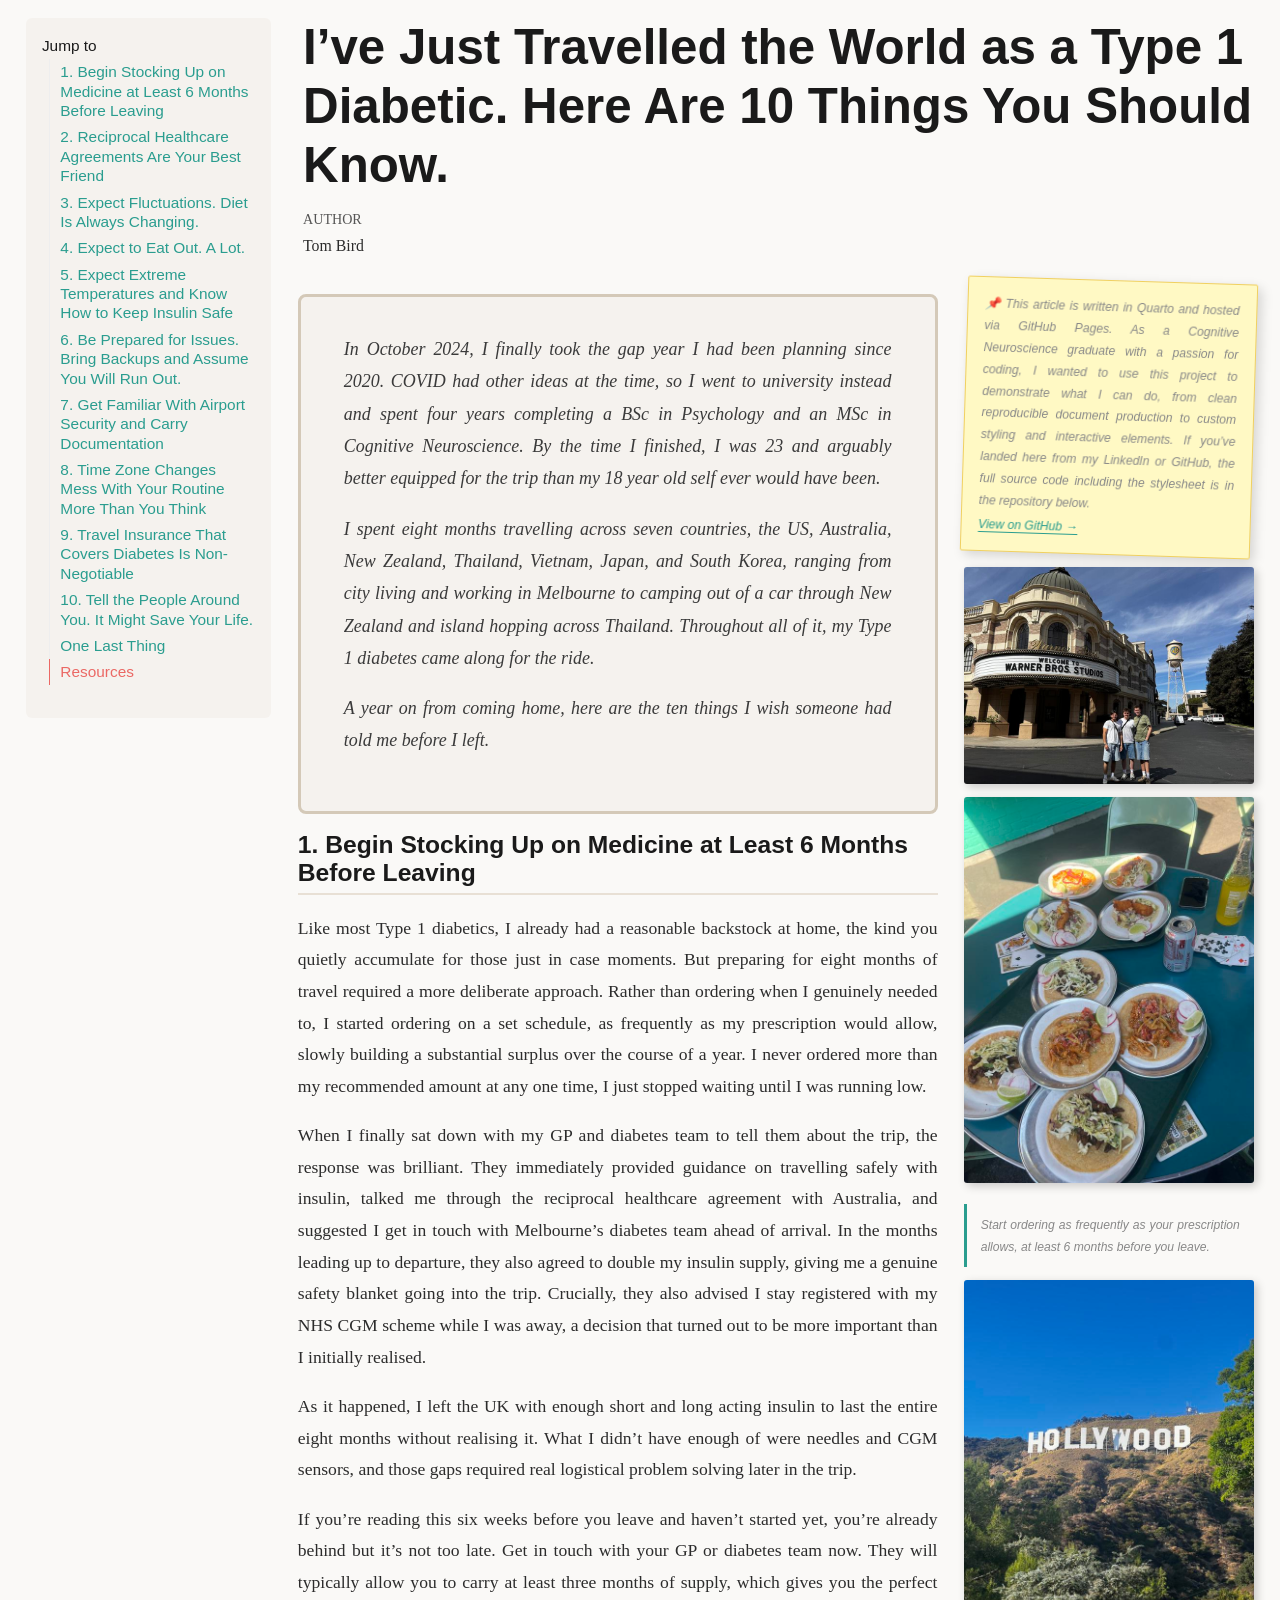
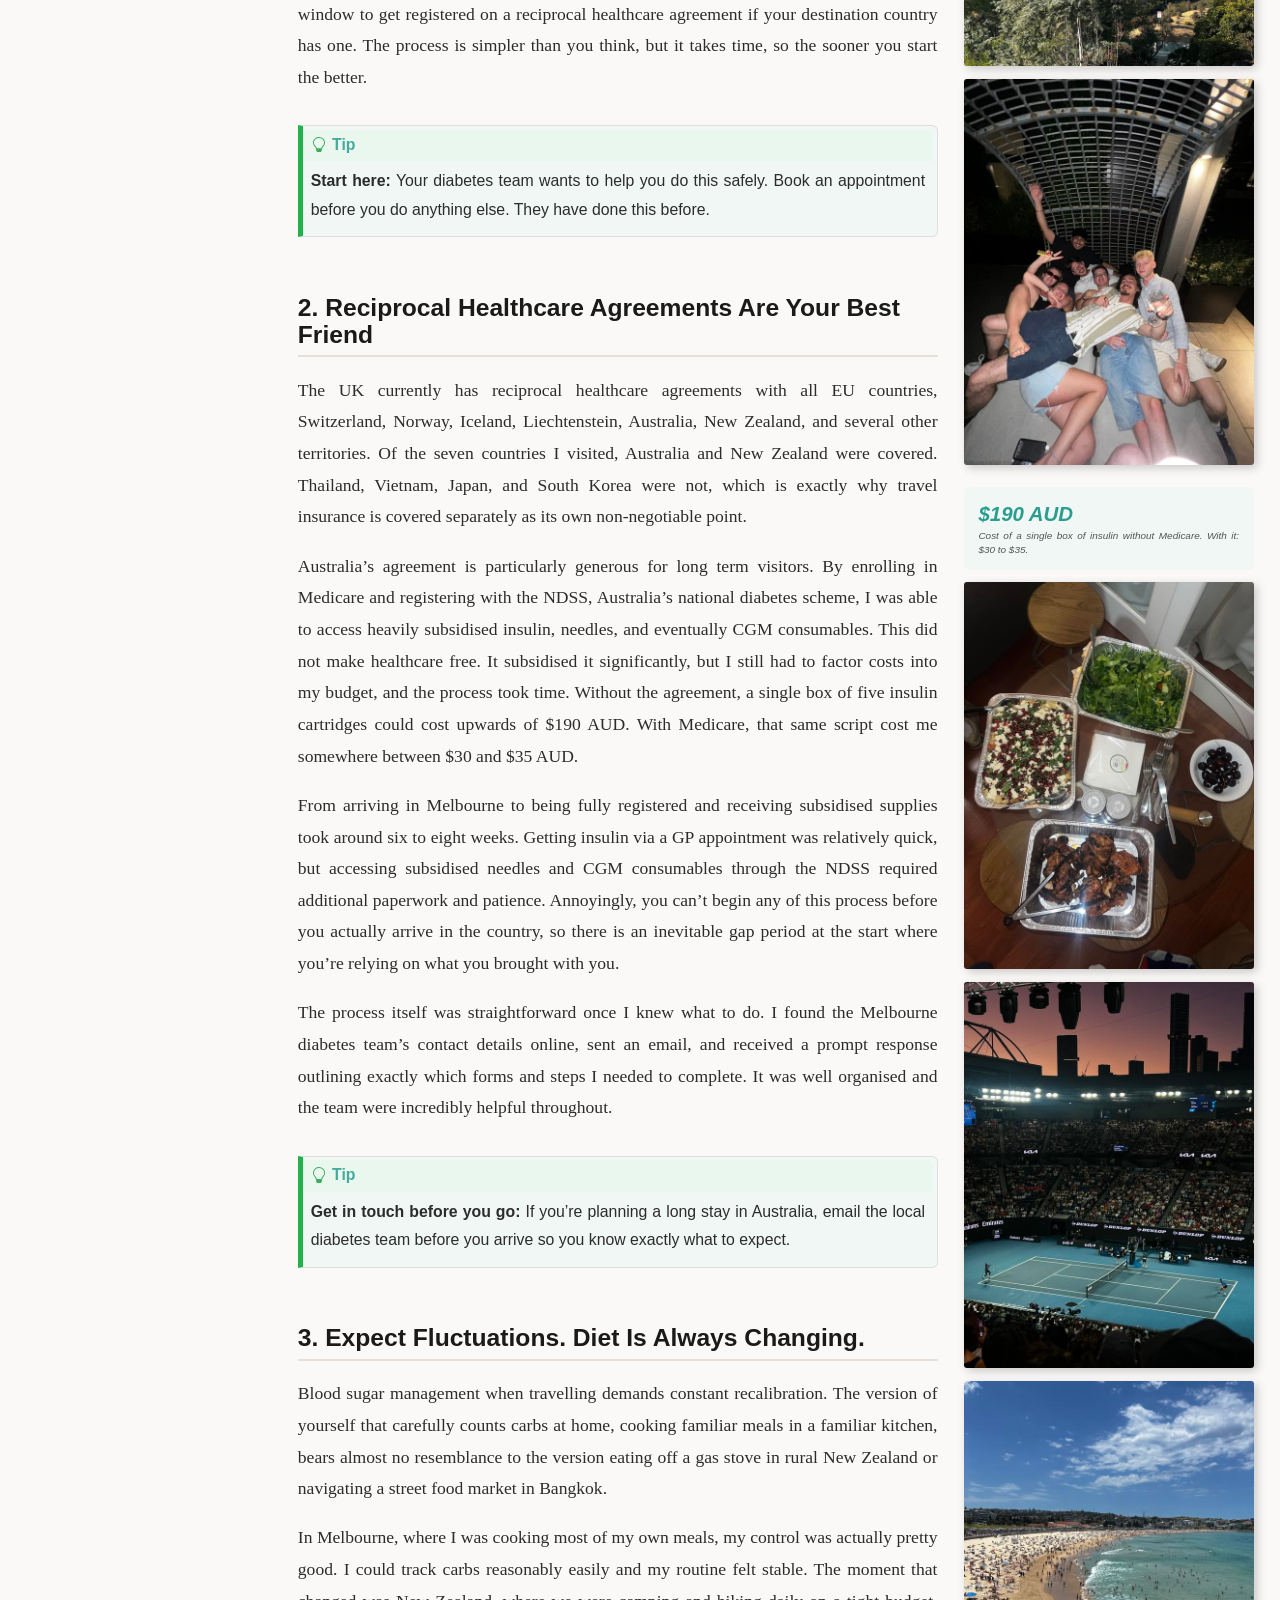
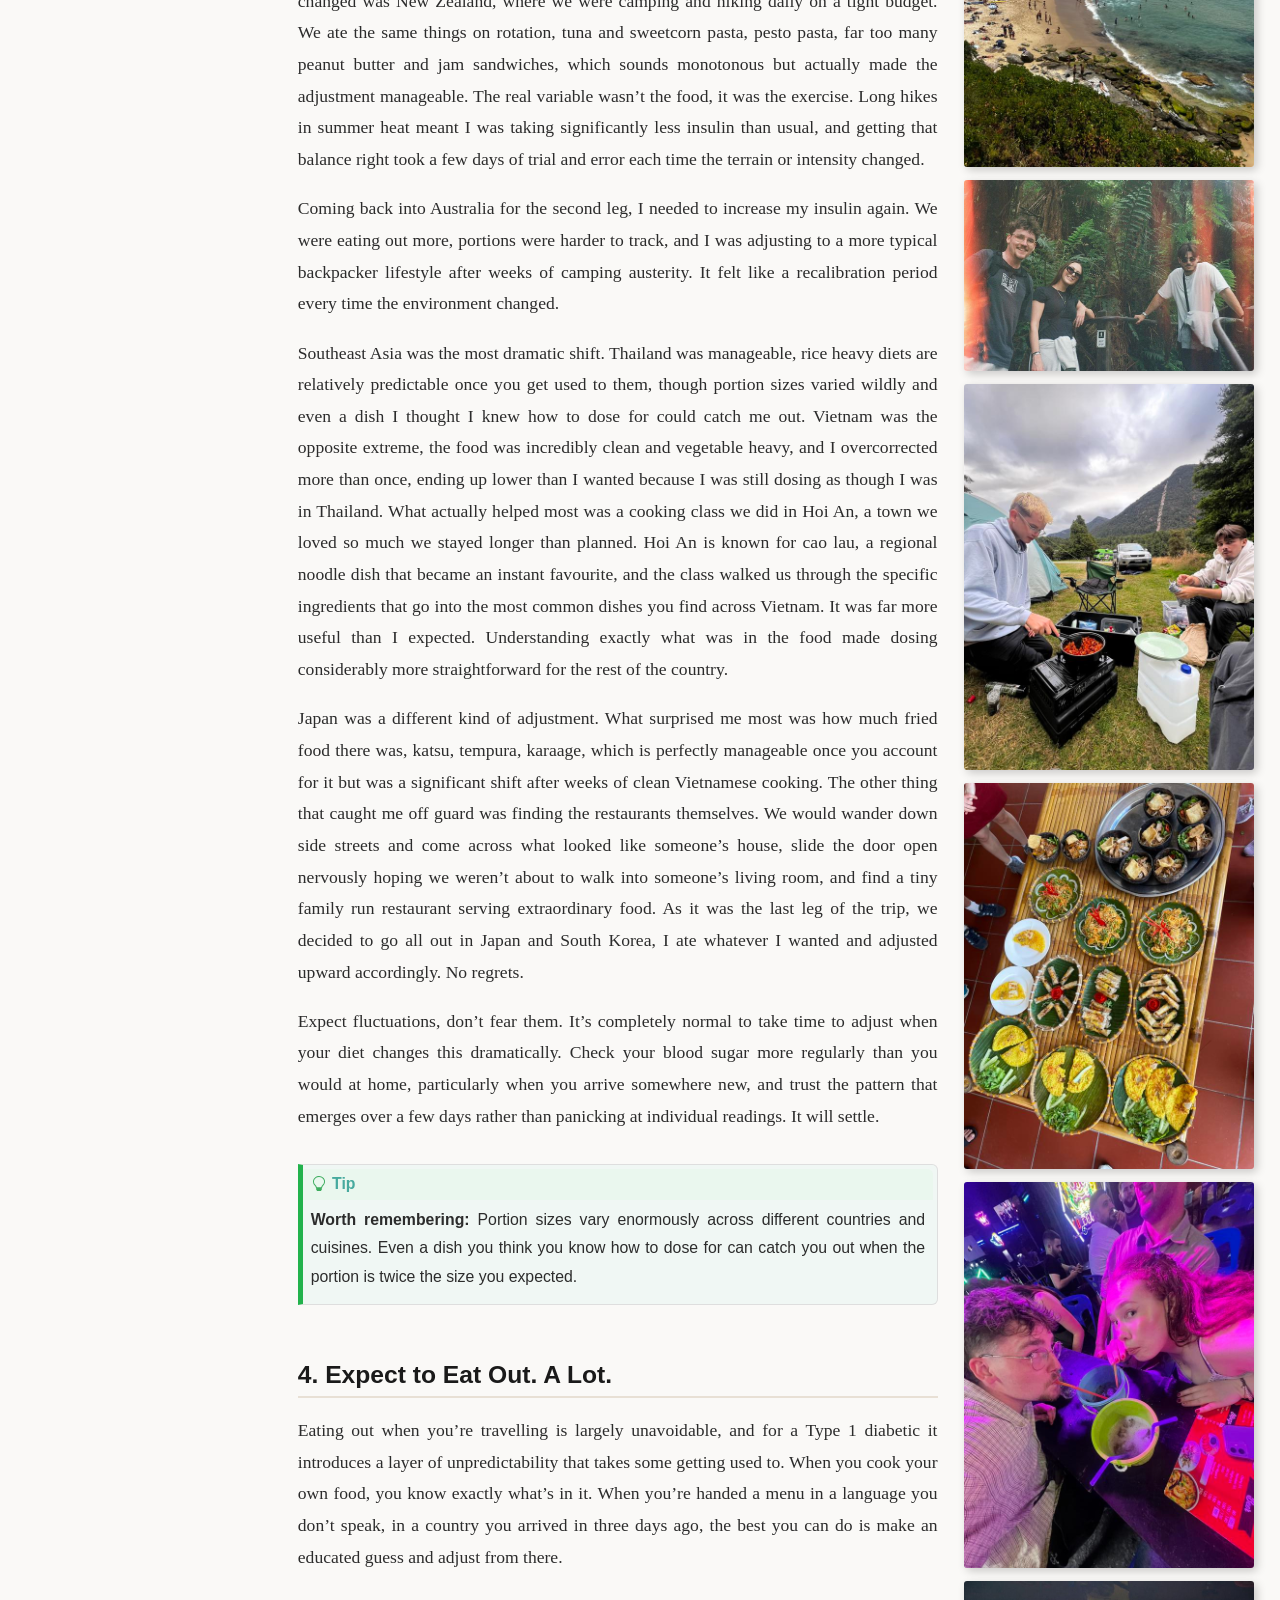
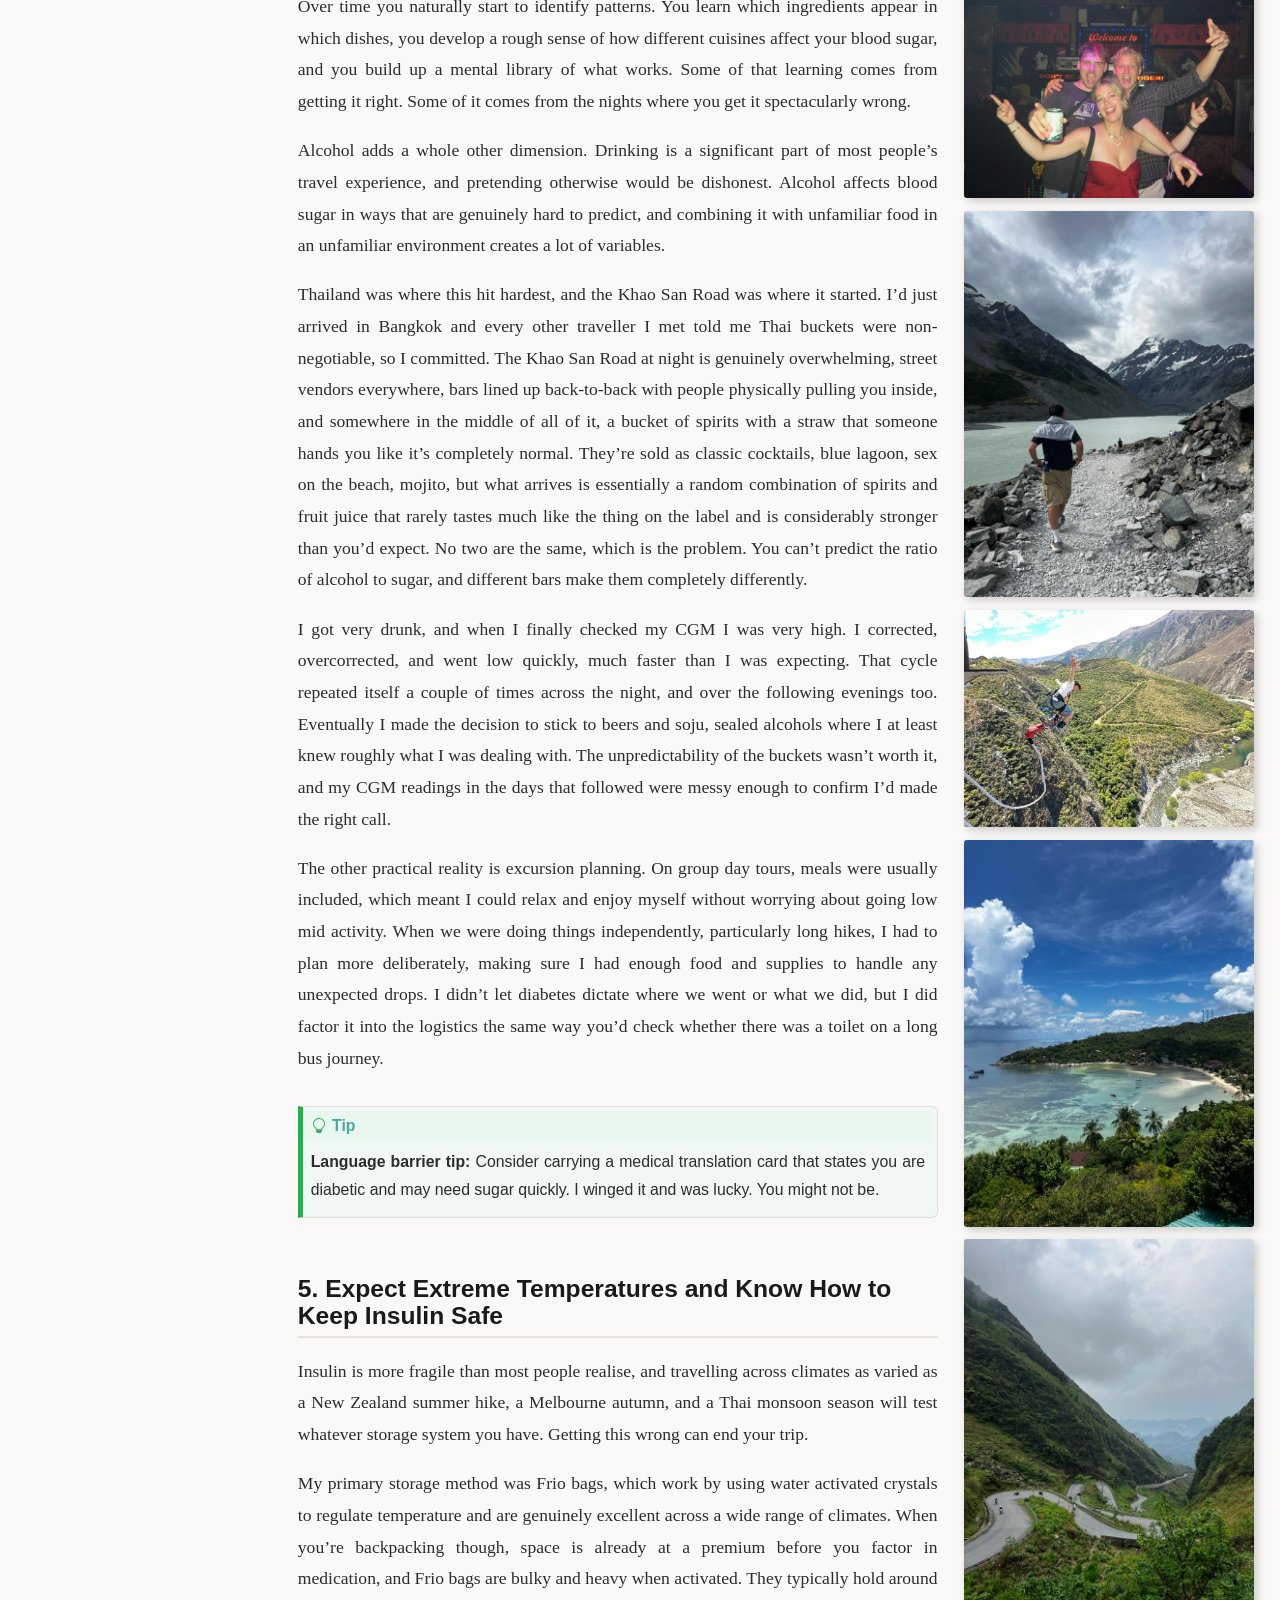
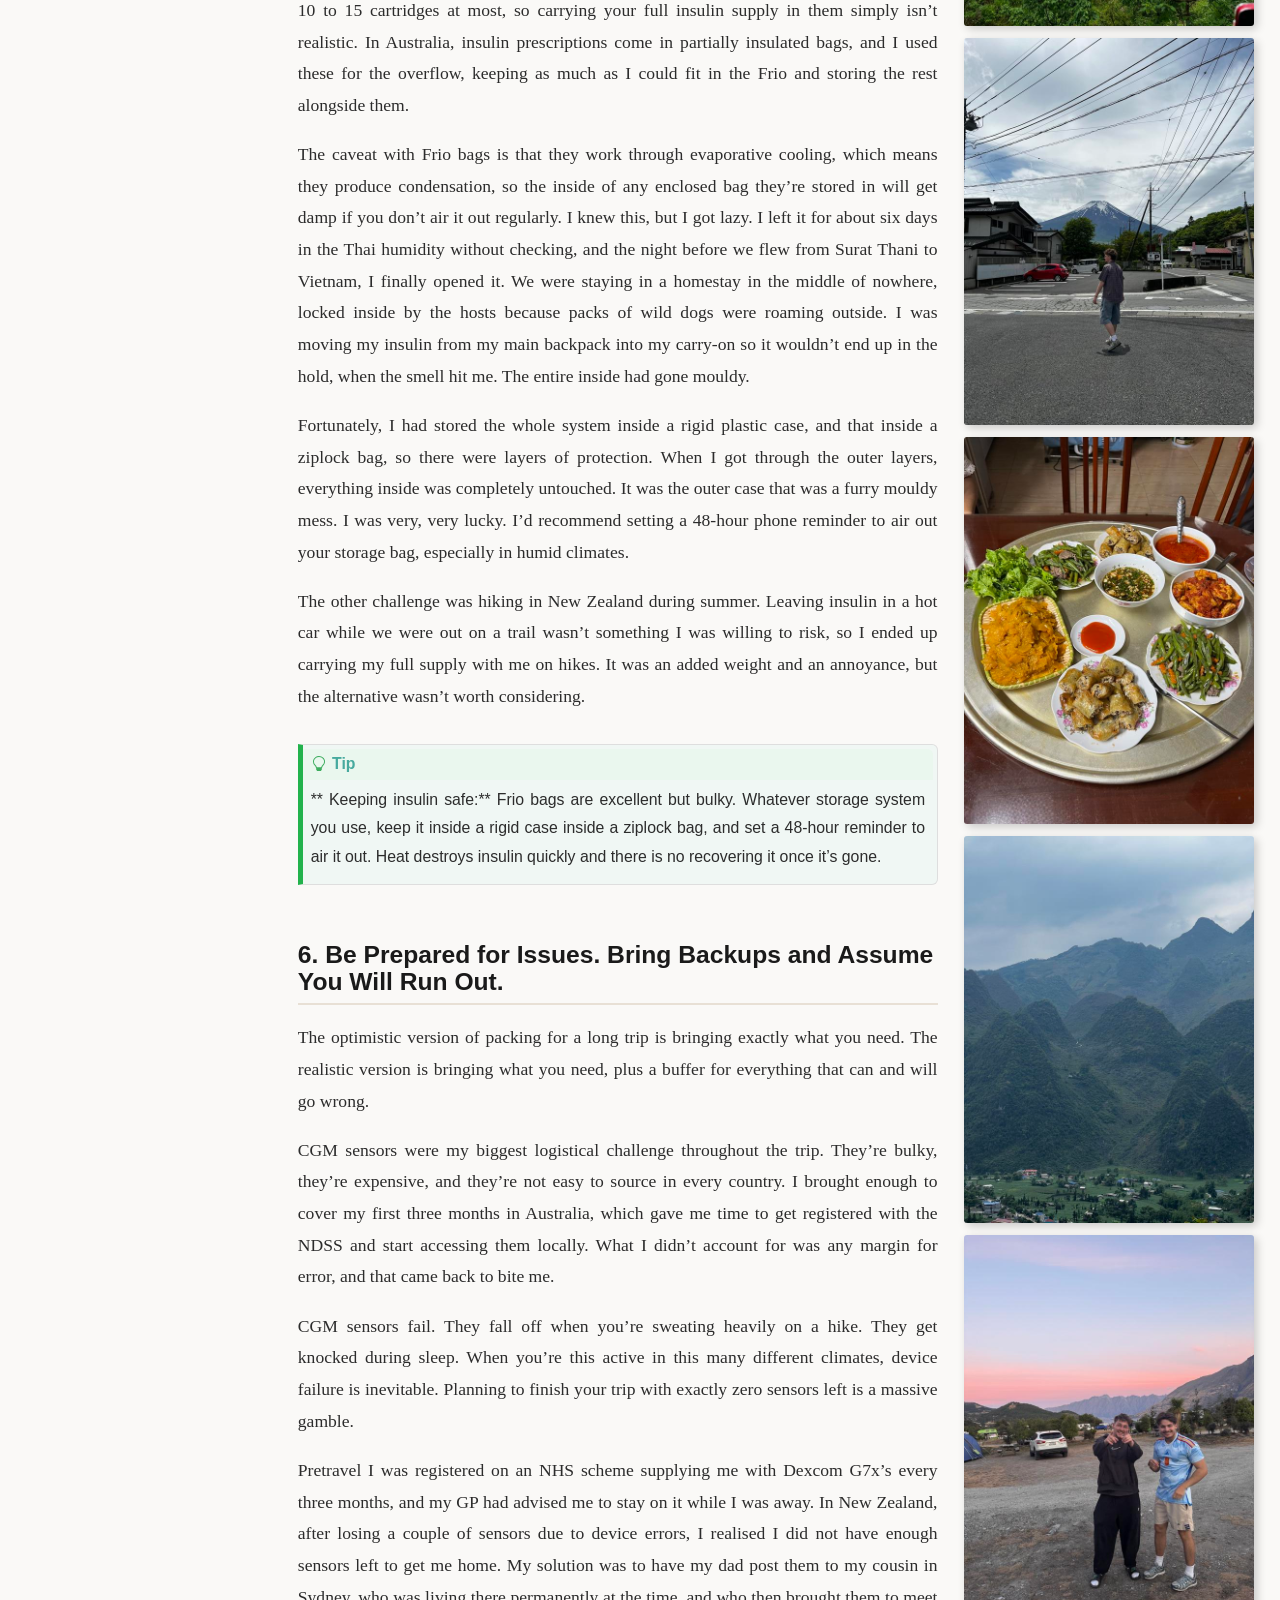
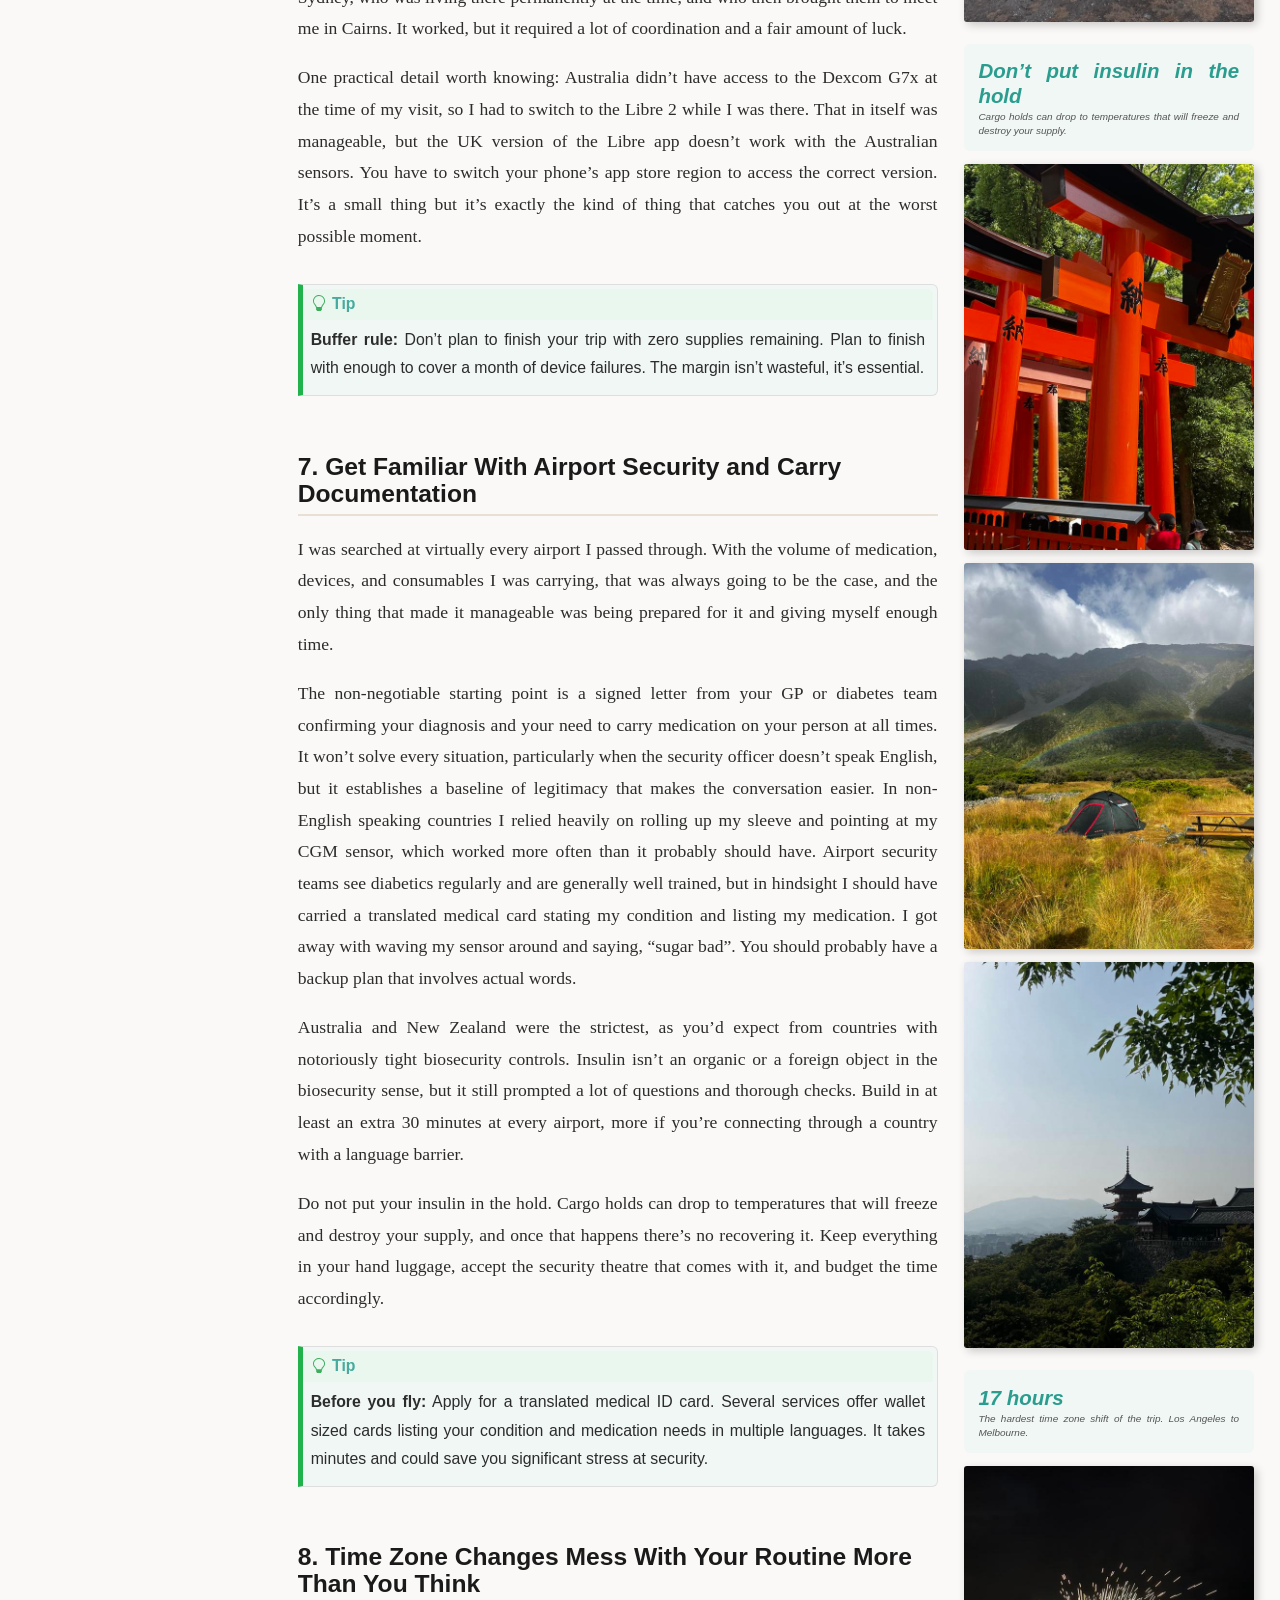
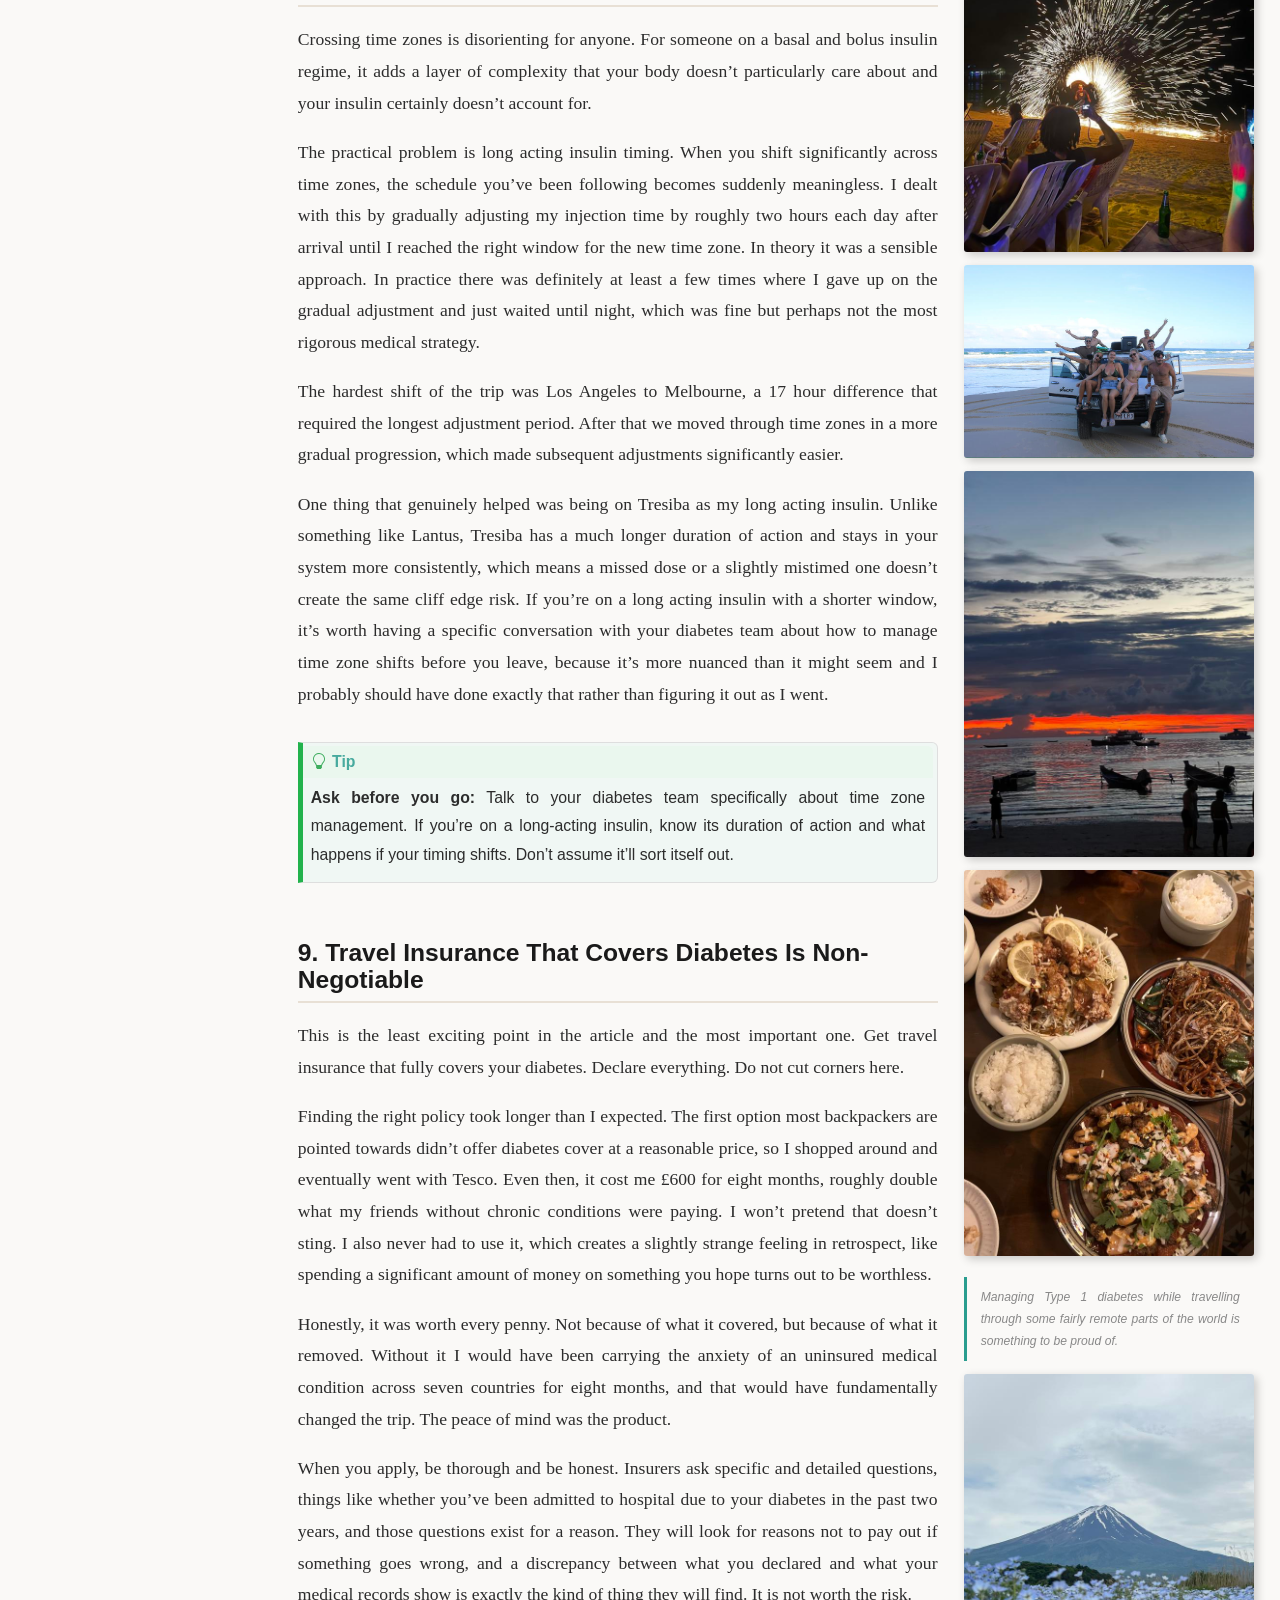
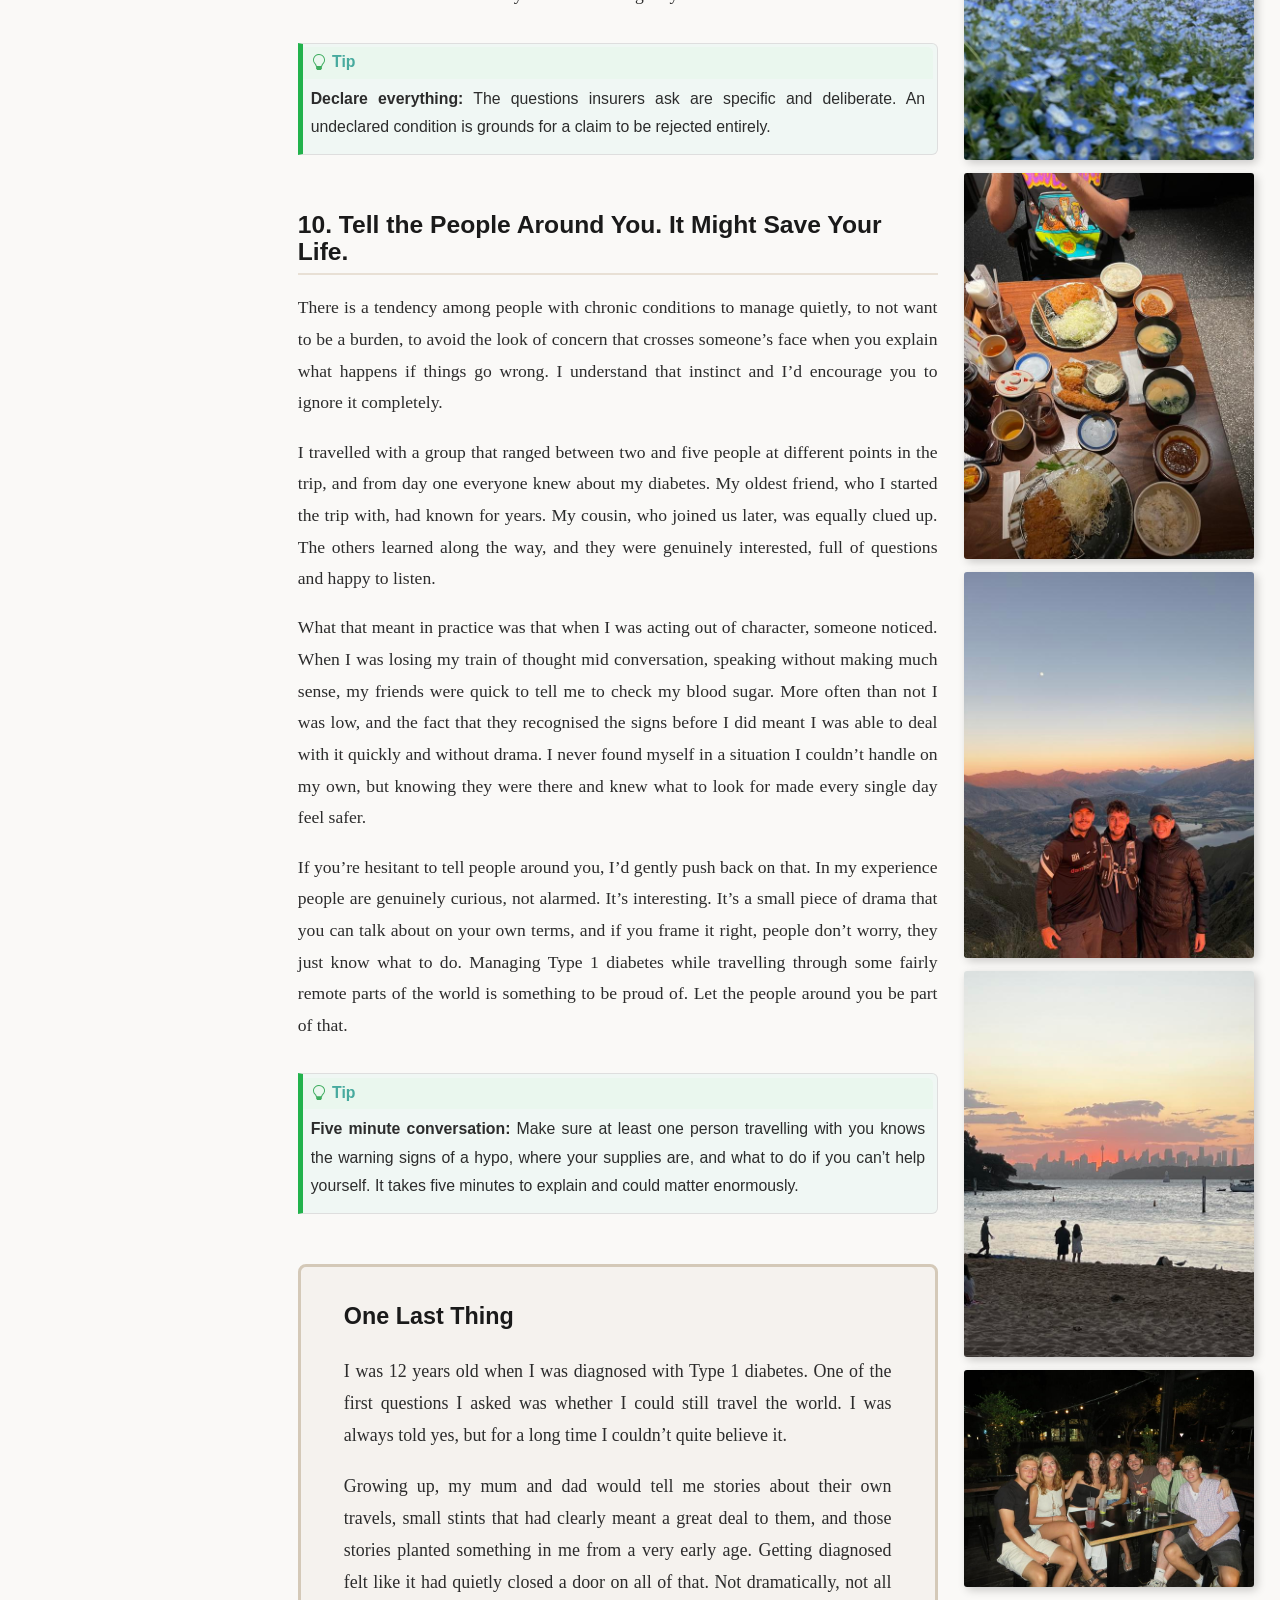
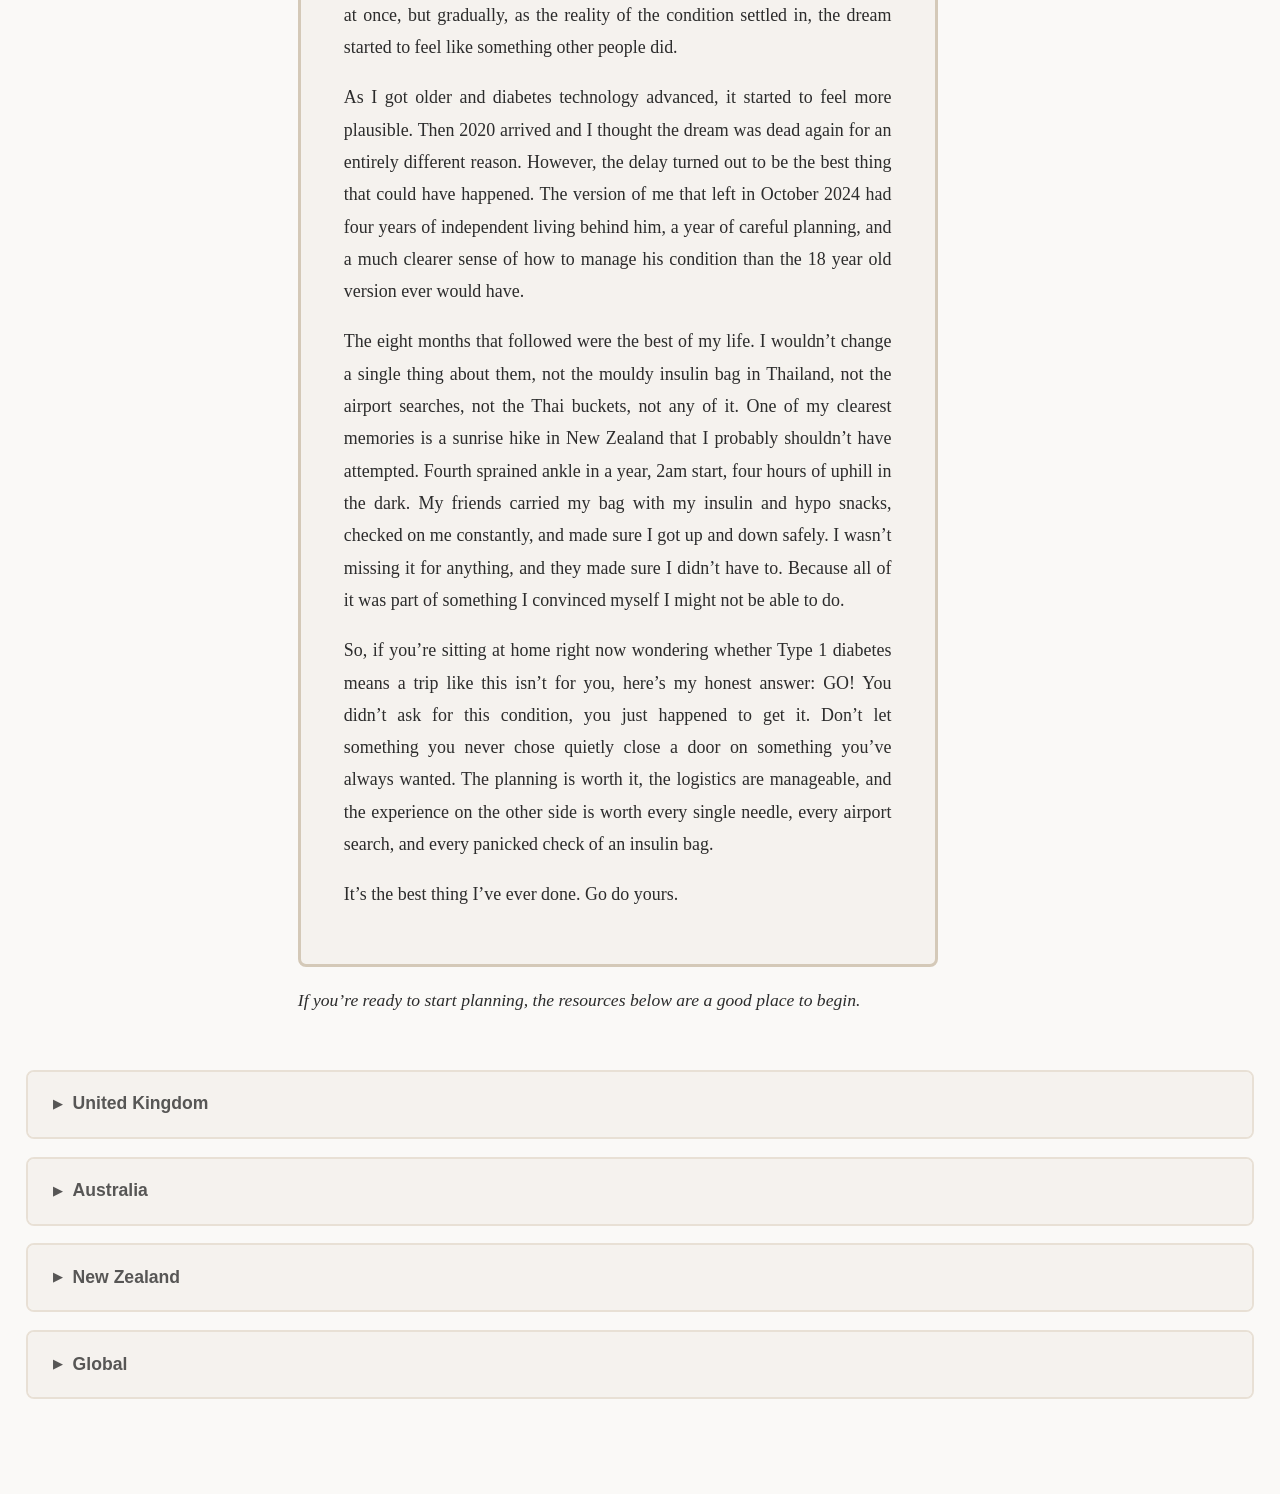
==== commit ba31585e: "Remove description from YAML to stop subtitle appearing under title" ====
--- a/index.html
+++ b/index.html
@@ -7,7 +7,6 @@
 <meta name="viewport" content="width=device-width, initial-scale=1.0, user-scalable=yes">
 
 <meta name="author" content="Tom Bird">
-<meta name="description" content="Eight months across seven countries with Type 1 diabetes. Here are the ten things I wish someone had told me before I left.">
 
 <title>I’ve Just Travelled the World as a Type 1 Diabetic. Here Are 10 Things You Should Know.</title>
 <style>
@@ -89,11 +88,6 @@
 <h1 class="title">I’ve Just Travelled the World as a Type 1 Diabetic. Here Are 10 Things You Should Know.</h1>
 </div>
 
-<div>
-  <div class="description">
-    Eight months across seven countries with Type 1 diabetes. Here are the ten things I wish someone had told me before I left.
-  </div>
-</div>
 
 
 <div class="quarto-title-meta">
@@ -123,53 +117,53 @@
 <p>📌 <em>This article is written in Quarto and hosted via GitHub Pages. As a Cognitive Neuroscience graduate with a passion for coding, I wanted to use this project to demonstrate what I can do, from clean reproducible document production to custom styling and interactive elements. If you’ve landed here from my LinkedIn or GitHub, the full source code including the stylesheet is in the repository below.</em></p>
 <p><a href="https://github.com/tomhbird/tomhbird.github.io">View on GitHub →</a></p>
 </div>
-<p><a href="images/compressed_IMG_9567.jpeg" class="lightbox" data-gallery="quarto-lightbox-gallery-1" data-glightbox="description: .lightbox-desc-1;"><img src="images/compressed_IMG_9567.jpeg" class="img-fluid" alt="Three people standing outside the Warner Bros Studio entrance in Los Angeles."></a></p>
-<p><a href="images/compressed_IMG_3627.jpeg" class="lightbox" data-gallery="quarto-lightbox-gallery-2" data-glightbox="description: .lightbox-desc-2;"><img src="images/compressed_IMG_3627.jpeg" class="img-fluid" alt="A spread of tacos and Mexican food on a table at Trejo's Tacos in the Original Farmers Market, Los Angeles."></a></p>
+<p><a href="images/compressed_IMG_9567.jpeg" class="lightbox" data-glightbox="description: .lightbox-desc-1;" data-gallery="quarto-lightbox-gallery-1"><img src="images/compressed_IMG_9567.jpeg" class="img-fluid" alt="Three people standing outside the Warner Bros Studio entrance in Los Angeles."></a></p>
+<p><a href="images/compressed_IMG_3627.jpeg" class="lightbox" data-glightbox="description: .lightbox-desc-2;" data-gallery="quarto-lightbox-gallery-2"><img src="images/compressed_IMG_3627.jpeg" class="img-fluid" alt="A spread of tacos and Mexican food on a table at Trejo's Tacos in the Original Farmers Market, Los Angeles."></a></p>
 <div class="pull-quote">
 <p>Start ordering as frequently as your prescription allows, at least 6 months before you leave.</p>
 </div>
-<p><a href="images/compressed_IMG_3634.jpeg" class="lightbox" data-gallery="quarto-lightbox-gallery-3" data-glightbox="description: .lightbox-desc-3;"><img src="images/compressed_IMG_3634.jpeg" class="img-fluid" alt="The Hollywood sign on a hillside in Los Angeles on a clear blue sky day."></a></p>
-<p><a href="images/compressed_IMG_4035.jpeg" class="lightbox" data-gallery="quarto-lightbox-gallery-4" data-glightbox="description: .lightbox-desc-4;"><img src="images/compressed_IMG_4035.jpeg" class="img-fluid" alt="A group of friends smiling together in Melbourne, Australia."></a></p>
+<p><a href="images/compressed_IMG_3634.jpeg" class="lightbox" data-glightbox="description: .lightbox-desc-3;" data-gallery="quarto-lightbox-gallery-3"><img src="images/compressed_IMG_3634.jpeg" class="img-fluid" alt="The Hollywood sign on a hillside in Los Angeles on a clear blue sky day."></a></p>
+<p><a href="images/compressed_IMG_4035.jpeg" class="lightbox" data-glightbox="description: .lightbox-desc-4;" data-gallery="quarto-lightbox-gallery-4"><img src="images/compressed_IMG_4035.jpeg" class="img-fluid" alt="A group of friends smiling together in Melbourne, Australia."></a></p>
 <div class="fact-box">
 <p><span class="fact-number">$190 AUD</span> <span class="fact-label">Cost of a single box of insulin without Medicare. With it: $30 to $35.</span></p>
 </div>
-<p><a href="images/compressed_IMG_4162.jpeg" class="lightbox" data-gallery="quarto-lightbox-gallery-5" data-glightbox="description: .lightbox-desc-5;"><img src="images/compressed_IMG_4162.jpeg" class="img-fluid" alt="A homemade Christmas dinner spread, consisting of a couscous salad, a green salad, barbecued chicken, and cherries, on a table in Australia."></a></p>
-<p><a href="images/compressed_IMG_4417.jpeg" class="lightbox" data-gallery="quarto-lightbox-gallery-6" data-glightbox="description: .lightbox-desc-6;"><img src="images/compressed_IMG_4417.jpeg" class="img-fluid" alt="A tennis match in progress at the Australian Open with the court and crowd visible, and a sunset behind."></a></p>
-<p><a href="images/compressed_IMG_4308.jpeg" class="lightbox" data-gallery="quarto-lightbox-gallery-7" data-glightbox="description: .lightbox-desc-7;"><img src="images/compressed_IMG_4308.jpeg" class="img-fluid" alt="A coastal view along the cliffs between Bondi Beach and Manly Beach in Sydney."></a></p>
-<p><a href="images/compressed_0CF21C9F.jpg" class="lightbox" data-gallery="quarto-lightbox-gallery-8" data-glightbox="description: .lightbox-desc-8;"><img src="images/compressed_0CF21C9F.jpg" class="img-fluid" alt="A group of people at the top of the Kokoda Memorial Walk, also known as the Thousand Steps hike, in Melbourne."></a></p>
-<p><a href="images/compressed_IMG_4699.jpeg" class="lightbox" data-gallery="quarto-lightbox-gallery-9" data-glightbox="description: .lightbox-desc-9;"><img src="images/compressed_IMG_4699.jpeg" class="img-fluid" alt="Two people cooking on a small portable butane gas stove while camping in New Zealand."></a></p>
-<p><a href="images/compressed_IMG_7199.jpeg" class="lightbox" data-gallery="quarto-lightbox-gallery-10" data-glightbox="description: .lightbox-desc-10;"><img src="images/compressed_IMG_7199.jpeg" class="img-fluid" alt="A spread of Vietnamese dishes prepared during a cooking class in Hoi An, Vietnam."></a></p>
-<p><a href="images/compressed_IMG_5861.jpeg" class="lightbox" data-gallery="quarto-lightbox-gallery-11" data-glightbox="description: .lightbox-desc-11;"><img src="images/compressed_IMG_5861.jpeg" class="img-fluid" alt="Two people drinking out of a Thai bucket cocktail with straws on the Khao San Road in Bangkok, Thailand."></a></p>
-<p><a href="images/compressed_8090b546.jpg" class="lightbox" data-gallery="quarto-lightbox-gallery-12" data-glightbox="description: .lightbox-desc-12;"><img src="images/compressed_8090b546.jpg" class="img-fluid" alt="A group of people posing in a bar in Hoi An."></a></p>
-<p><a href="images/compressed_IMG_5125.jpeg" class="lightbox" data-gallery="quarto-lightbox-gallery-13" data-glightbox="description: .lightbox-desc-13;"><img src="images/compressed_IMG_5125.jpeg" class="img-fluid" alt="A glacier and snow covered peaks at Mount Cook New Zealand."></a></p>
-<p><a href="images/compressed_IMG_4651.JPG" class="lightbox" data-gallery="quarto-lightbox-gallery-14" data-glightbox="description: .lightbox-desc-14;"><img src="images/compressed_IMG_4651.JPG" class="img-fluid" alt="A person mid-jump on the Nevis Bungy in Queenstown, New Zealand, one of the highest bungee jumps in the world."></a></p>
-<p><a href="images/compressed_IMG_6318.jpeg" class="lightbox" data-gallery="quarto-lightbox-gallery-15" data-glightbox="description: .lightbox-desc-15;"><img src="images/compressed_IMG_6318.jpeg" class="img-fluid" alt="A scenic view of the turquoise waters and coastline of Koh Tao island in Thailand."></a></p>
-<p><a href="images/compressed_IMG_6703.jpeg" class="lightbox" data-gallery="quarto-lightbox-gallery-16" data-glightbox="description: .lightbox-desc-16;"><img src="images/compressed_IMG_6703.jpeg" class="img-fluid" alt="A winding road in a valley of the Ha Giang loop"></a></p>
-<p><a href="images/compressed_IMG_7754.jpeg" class="lightbox" data-gallery="quarto-lightbox-gallery-17" data-glightbox="description: .lightbox-desc-17;"><img src="images/compressed_IMG_7754.jpeg" class="img-fluid" alt="A person looking toward Mount Fuji on a clear day in Japan."></a></p>
-<p><a href="images/compressed_IMG_6963.jpeg" class="lightbox" data-gallery="quarto-lightbox-gallery-18" data-glightbox="description: .lightbox-desc-18;"><img src="images/compressed_IMG_6963.jpeg" class="img-fluid" alt="A spread of traditional Vietnamese dishes served at a homestay on the Ha Giang loop."></a></p>
-<p><a href="images/compressed_IMG_6857.jpeg" class="lightbox" data-gallery="quarto-lightbox-gallery-19" data-glightbox="description: .lightbox-desc-19;"><img src="images/compressed_IMG_6857.jpeg" class="img-fluid" alt="Grassy mountain views from the Ha Giang loop in northern Vietnam."></a></p>
-<p><a href="images/compressed_IMG_0933.jpeg" class="lightbox" data-gallery="quarto-lightbox-gallery-20" data-glightbox="description: .lightbox-desc-20;"><img src="images/compressed_IMG_0933.jpeg" class="img-fluid" alt="A sunset in New Zealand in the early days of a road trip with two people, tents and, a car visible."></a></p>
+<p><a href="images/compressed_IMG_4162.jpeg" class="lightbox" data-glightbox="description: .lightbox-desc-5;" data-gallery="quarto-lightbox-gallery-5"><img src="images/compressed_IMG_4162.jpeg" class="img-fluid" alt="A homemade Christmas dinner spread, consisting of a couscous salad, a green salad, barbecued chicken, and cherries, on a table in Australia."></a></p>
+<p><a href="images/compressed_IMG_4417.jpeg" class="lightbox" data-glightbox="description: .lightbox-desc-6;" data-gallery="quarto-lightbox-gallery-6"><img src="images/compressed_IMG_4417.jpeg" class="img-fluid" alt="A tennis match in progress at the Australian Open with the court and crowd visible, and a sunset behind."></a></p>
+<p><a href="images/compressed_IMG_4308.jpeg" class="lightbox" data-glightbox="description: .lightbox-desc-7;" data-gallery="quarto-lightbox-gallery-7"><img src="images/compressed_IMG_4308.jpeg" class="img-fluid" alt="A coastal view along the cliffs between Bondi Beach and Manly Beach in Sydney."></a></p>
+<p><a href="images/compressed_0CF21C9F.jpg" class="lightbox" data-glightbox="description: .lightbox-desc-8;" data-gallery="quarto-lightbox-gallery-8"><img src="images/compressed_0CF21C9F.jpg" class="img-fluid" alt="A group of people at the top of the Kokoda Memorial Walk, also known as the Thousand Steps hike, in Melbourne."></a></p>
+<p><a href="images/compressed_IMG_4699.jpeg" class="lightbox" data-glightbox="description: .lightbox-desc-9;" data-gallery="quarto-lightbox-gallery-9"><img src="images/compressed_IMG_4699.jpeg" class="img-fluid" alt="Two people cooking on a small portable butane gas stove while camping in New Zealand."></a></p>
+<p><a href="images/compressed_IMG_7199.jpeg" class="lightbox" data-glightbox="description: .lightbox-desc-10;" data-gallery="quarto-lightbox-gallery-10"><img src="images/compressed_IMG_7199.jpeg" class="img-fluid" alt="A spread of Vietnamese dishes prepared during a cooking class in Hoi An, Vietnam."></a></p>
+<p><a href="images/compressed_IMG_5861.jpeg" class="lightbox" data-glightbox="description: .lightbox-desc-11;" data-gallery="quarto-lightbox-gallery-11"><img src="images/compressed_IMG_5861.jpeg" class="img-fluid" alt="Two people drinking out of a Thai bucket cocktail with straws on the Khao San Road in Bangkok, Thailand."></a></p>
+<p><a href="images/compressed_8090b546.jpg" class="lightbox" data-glightbox="description: .lightbox-desc-12;" data-gallery="quarto-lightbox-gallery-12"><img src="images/compressed_8090b546.jpg" class="img-fluid" alt="A group of people posing in a bar in Hoi An."></a></p>
+<p><a href="images/compressed_IMG_5125.jpeg" class="lightbox" data-glightbox="description: .lightbox-desc-13;" data-gallery="quarto-lightbox-gallery-13"><img src="images/compressed_IMG_5125.jpeg" class="img-fluid" alt="A glacier and snow covered peaks at Mount Cook New Zealand."></a></p>
+<p><a href="images/compressed_IMG_4651.JPG" class="lightbox" data-glightbox="description: .lightbox-desc-14;" data-gallery="quarto-lightbox-gallery-14"><img src="images/compressed_IMG_4651.JPG" class="img-fluid" alt="A person mid-jump on the Nevis Bungy in Queenstown, New Zealand, one of the highest bungee jumps in the world."></a></p>
+<p><a href="images/compressed_IMG_6318.jpeg" class="lightbox" data-glightbox="description: .lightbox-desc-15;" data-gallery="quarto-lightbox-gallery-15"><img src="images/compressed_IMG_6318.jpeg" class="img-fluid" alt="A scenic view of the turquoise waters and coastline of Koh Tao island in Thailand."></a></p>
+<p><a href="images/compressed_IMG_6703.jpeg" class="lightbox" data-glightbox="description: .lightbox-desc-16;" data-gallery="quarto-lightbox-gallery-16"><img src="images/compressed_IMG_6703.jpeg" class="img-fluid" alt="A winding road in a valley of the Ha Giang loop"></a></p>
+<p><a href="images/compressed_IMG_7754.jpeg" class="lightbox" data-glightbox="description: .lightbox-desc-17;" data-gallery="quarto-lightbox-gallery-17"><img src="images/compressed_IMG_7754.jpeg" class="img-fluid" alt="A person looking toward Mount Fuji on a clear day in Japan."></a></p>
+<p><a href="images/compressed_IMG_6963.jpeg" class="lightbox" data-glightbox="description: .lightbox-desc-18;" data-gallery="quarto-lightbox-gallery-18"><img src="images/compressed_IMG_6963.jpeg" class="img-fluid" alt="A spread of traditional Vietnamese dishes served at a homestay on the Ha Giang loop."></a></p>
+<p><a href="images/compressed_IMG_6857.jpeg" class="lightbox" data-glightbox="description: .lightbox-desc-19;" data-gallery="quarto-lightbox-gallery-19"><img src="images/compressed_IMG_6857.jpeg" class="img-fluid" alt="Grassy mountain views from the Ha Giang loop in northern Vietnam."></a></p>
+<p><a href="images/compressed_IMG_0933.jpeg" class="lightbox" data-glightbox="description: .lightbox-desc-20;" data-gallery="quarto-lightbox-gallery-20"><img src="images/compressed_IMG_0933.jpeg" class="img-fluid" alt="A sunset in New Zealand in the early days of a road trip with two people, tents and, a car visible."></a></p>
 <div class="fact-box">
 <p><span class="fact-number">Don’t put insulin in the hold</span> <span class="fact-label">Cargo holds can drop to temperatures that will freeze and destroy your supply.</span></p>
 </div>
-<p><a href="images/compressed_IMG_7437.jpeg" class="lightbox" data-gallery="quarto-lightbox-gallery-21" data-glightbox="description: .lightbox-desc-21;"><img src="images/compressed_IMG_7437.jpeg" class="img-fluid" alt="A row of red torii gates at a Shinto Shrine in Japan."></a></p>
-<p><a href="images/compressed_IMG_5175.jpeg" class="lightbox" data-gallery="quarto-lightbox-gallery-22" data-glightbox="description: .lightbox-desc-22;"><img src="images/compressed_IMG_5175.jpeg" class="img-fluid" alt="A rainbow with a tent infront of it, with a mountain behind."></a></p>
-<p><a href="images/compressed_IMG_7557.jpeg" class="lightbox" data-gallery="quarto-lightbox-gallery-23" data-glightbox="description: .lightbox-desc-23;"><img src="images/compressed_IMG_7557.jpeg" class="img-fluid" alt="Traditional Japanese architecture set against a forested hillside and clear sky."></a></p>
+<p><a href="images/compressed_IMG_7437.jpeg" class="lightbox" data-glightbox="description: .lightbox-desc-21;" data-gallery="quarto-lightbox-gallery-21"><img src="images/compressed_IMG_7437.jpeg" class="img-fluid" alt="A row of red torii gates at a Shinto Shrine in Japan."></a></p>
+<p><a href="images/compressed_IMG_5175.jpeg" class="lightbox" data-glightbox="description: .lightbox-desc-22;" data-gallery="quarto-lightbox-gallery-22"><img src="images/compressed_IMG_5175.jpeg" class="img-fluid" alt="A rainbow with a tent infront of it, with a mountain behind."></a></p>
+<p><a href="images/compressed_IMG_7557.jpeg" class="lightbox" data-glightbox="description: .lightbox-desc-23;" data-gallery="quarto-lightbox-gallery-23"><img src="images/compressed_IMG_7557.jpeg" class="img-fluid" alt="Traditional Japanese architecture set against a forested hillside and clear sky."></a></p>
 <div class="fact-box">
 <p><span class="fact-number">17 hours</span> <span class="fact-label">The hardest time zone shift of the trip. Los Angeles to Melbourne.</span></p>
 </div>
-<p><a href="images/compressed_IMG_6204.jpeg" class="lightbox" data-gallery="quarto-lightbox-gallery-24" data-glightbox="description: .lightbox-desc-24;"><img src="images/compressed_IMG_6204.jpeg" class="img-fluid" alt="A fire dancer spinning fire on a beach on Koh Phi Phi in Thailand at night."></a></p>
-<p><a href="images/compressed_IMG_4141.JPG" class="lightbox" data-gallery="quarto-lightbox-gallery-25" data-glightbox="description: .lightbox-desc-25;"><img src="images/compressed_IMG_4141.JPG" class="img-fluid" alt="A group of people posing together on a gar on K'Gari, formerly Fraser Island, in Queensland, Australia."></a></p>
-<p><a href="images/compressed_IMG_6363.jpeg" class="lightbox" data-gallery="quarto-lightbox-gallery-26" data-glightbox="description: .lightbox-desc-26;"><img src="images/compressed_IMG_6363.jpeg" class="img-fluid" alt="A vivid orange and pink sunset over the sea in Thailand."></a></p>
-<p><a href="images/compressed_IMG_7919.jpeg" class="lightbox" data-gallery="quarto-lightbox-gallery-27" data-glightbox="description: .lightbox-desc-27;"><img src="images/compressed_IMG_7919.jpeg" class="img-fluid" alt="A table of fusion dishes combining South Korean cuisine with international influences, one of the final meals of the trip."></a></p>
+<p><a href="images/compressed_IMG_6204.jpeg" class="lightbox" data-glightbox="description: .lightbox-desc-24;" data-gallery="quarto-lightbox-gallery-24"><img src="images/compressed_IMG_6204.jpeg" class="img-fluid" alt="A fire dancer spinning fire on a beach on Koh Phi Phi in Thailand at night."></a></p>
+<p><a href="images/compressed_IMG_4141.JPG" class="lightbox" data-glightbox="description: .lightbox-desc-25;" data-gallery="quarto-lightbox-gallery-25"><img src="images/compressed_IMG_4141.JPG" class="img-fluid" alt="A group of people posing together on a gar on K'Gari, formerly Fraser Island, in Queensland, Australia."></a></p>
+<p><a href="images/compressed_IMG_6363.jpeg" class="lightbox" data-glightbox="description: .lightbox-desc-26;" data-gallery="quarto-lightbox-gallery-26"><img src="images/compressed_IMG_6363.jpeg" class="img-fluid" alt="A vivid orange and pink sunset over the sea in Thailand."></a></p>
+<p><a href="images/compressed_IMG_7919.jpeg" class="lightbox" data-glightbox="description: .lightbox-desc-27;" data-gallery="quarto-lightbox-gallery-27"><img src="images/compressed_IMG_7919.jpeg" class="img-fluid" alt="A table of fusion dishes combining South Korean cuisine with international influences, one of the final meals of the trip."></a></p>
 <div class="pull-quote">
 <p>Managing Type 1 diabetes while travelling through some fairly remote parts of the world is something to be proud of.</p>
 </div>
-<p><a href="images/compressed_IMG_7820.jpeg" class="lightbox" data-gallery="quarto-lightbox-gallery-28" data-glightbox="description: .lightbox-desc-28;"><img src="images/compressed_IMG_7820.jpeg" class="img-fluid" alt="A close up of blue flowers with a view of Mount Fuji and its snow capped peak behind."></a></p>
-<p><a href="images/compressed_IMG_7415.jpeg" class="lightbox" data-gallery="quarto-lightbox-gallery-29" data-glightbox="description: .lightbox-desc-29;"><img src="images/compressed_IMG_7415.jpeg" class="img-fluid" alt="A diverse Japanese meal served in a small restaurant in Japan."></a></p>
-<p><a href="images/compressed_IMG_1082.jpeg" class="lightbox" data-gallery="quarto-lightbox-gallery-30" data-glightbox="description: .lightbox-desc-30;"><img src="images/compressed_IMG_1082.jpeg" class="img-fluid" alt="Three people posing infront of a sunrise view from the summit of Roy's Peak in Wanaka, New Zealand, with golden light over the mountains and lake."></a></p>
-<p><a href="images/compressed_IMG_4336.jpeg" class="lightbox" data-gallery="quarto-lightbox-gallery-31" data-glightbox="description: .lightbox-desc-31;"><img src="images/compressed_IMG_4336.jpeg" class="img-fluid" alt="A sunset view of the Sydney skyline with an orange sky behind the buildings."></a></p>
-<p><a href="images/compressed_45478592.jpg" class="lightbox" data-gallery="quarto-lightbox-gallery-32" data-glightbox="description: .lightbox-desc-32;"><img src="images/compressed_45478592.jpg" class="img-fluid" alt="A group of friends reunited and smiling after a stormy Whitsundays boat tour in Queensland, Australia."></a></p>
+<p><a href="images/compressed_IMG_7820.jpeg" class="lightbox" data-glightbox="description: .lightbox-desc-28;" data-gallery="quarto-lightbox-gallery-28"><img src="images/compressed_IMG_7820.jpeg" class="img-fluid" alt="A close up of blue flowers with a view of Mount Fuji and its snow capped peak behind."></a></p>
+<p><a href="images/compressed_IMG_7415.jpeg" class="lightbox" data-glightbox="description: .lightbox-desc-29;" data-gallery="quarto-lightbox-gallery-29"><img src="images/compressed_IMG_7415.jpeg" class="img-fluid" alt="A diverse Japanese meal served in a small restaurant in Japan."></a></p>
+<p><a href="images/compressed_IMG_1082.jpeg" class="lightbox" data-glightbox="description: .lightbox-desc-30;" data-gallery="quarto-lightbox-gallery-30"><img src="images/compressed_IMG_1082.jpeg" class="img-fluid" alt="Three people posing infront of a sunrise view from the summit of Roy's Peak in Wanaka, New Zealand, with golden light over the mountains and lake."></a></p>
+<p><a href="images/compressed_IMG_4336.jpeg" class="lightbox" data-glightbox="description: .lightbox-desc-31;" data-gallery="quarto-lightbox-gallery-31"><img src="images/compressed_IMG_4336.jpeg" class="img-fluid" alt="A sunset view of the Sydney skyline with an orange sky behind the buildings."></a></p>
+<p><a href="images/compressed_45478592.jpg" class="lightbox" data-glightbox="description: .lightbox-desc-32;" data-gallery="quarto-lightbox-gallery-32"><img src="images/compressed_45478592.jpg" class="img-fluid" alt="A group of friends reunited and smiling after a stormy Whitsundays boat tour in Queensland, Australia."></a></p>
 </div></div><div class="mobile-gallery">
   <div class="mobile-gallery-header">
     <span>Photos from the trip</span>
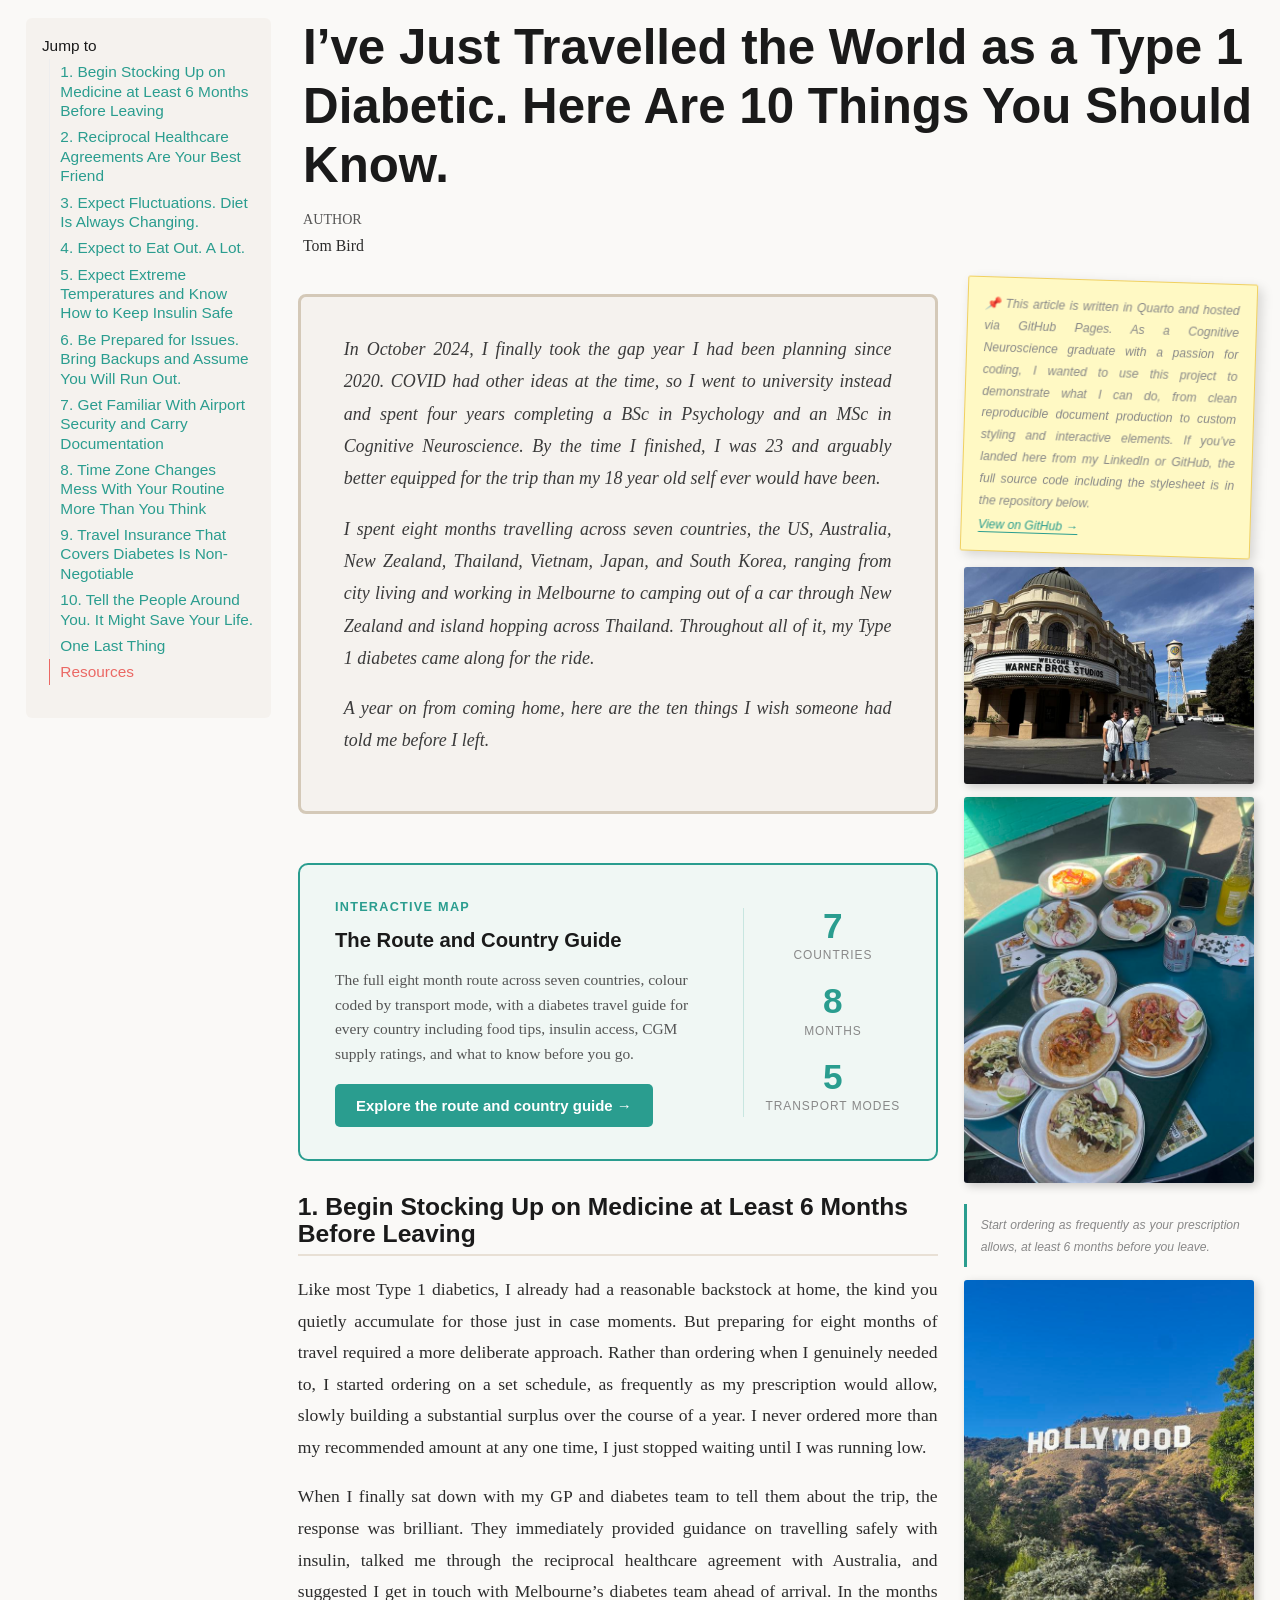
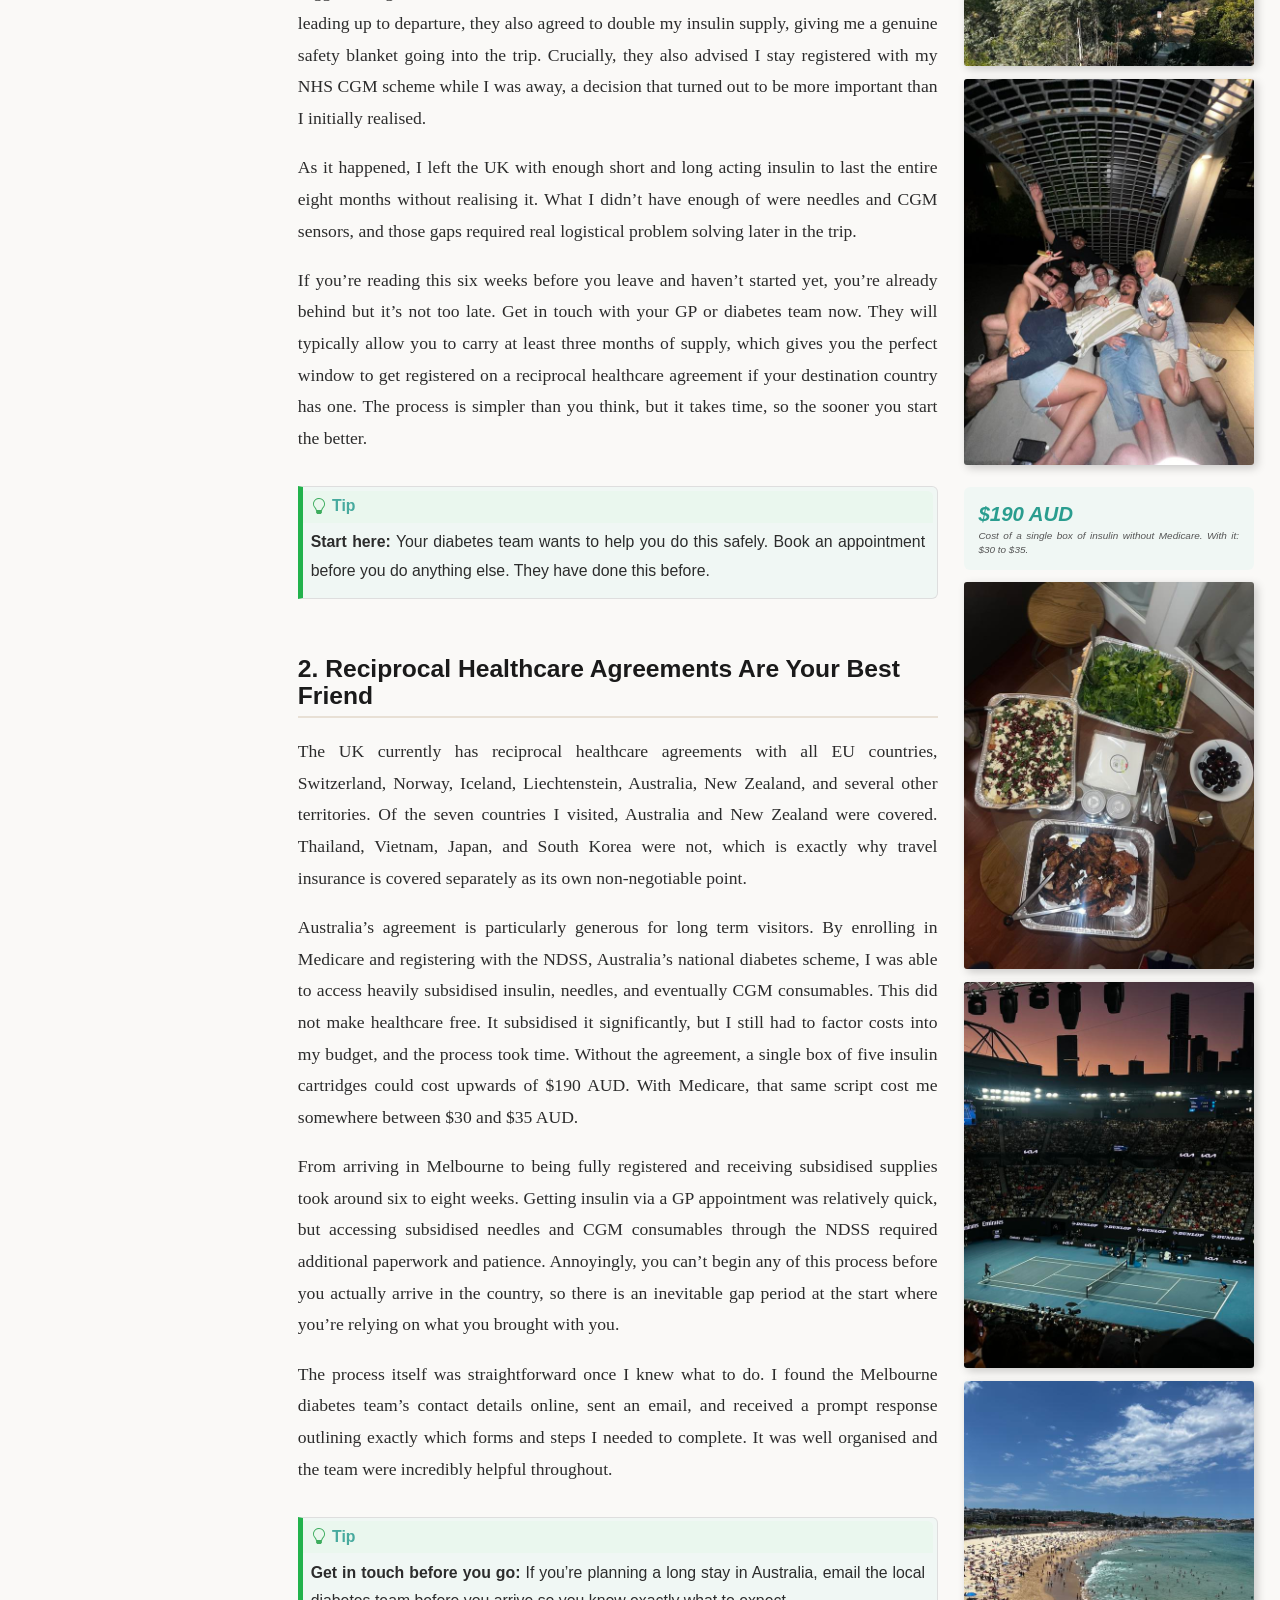
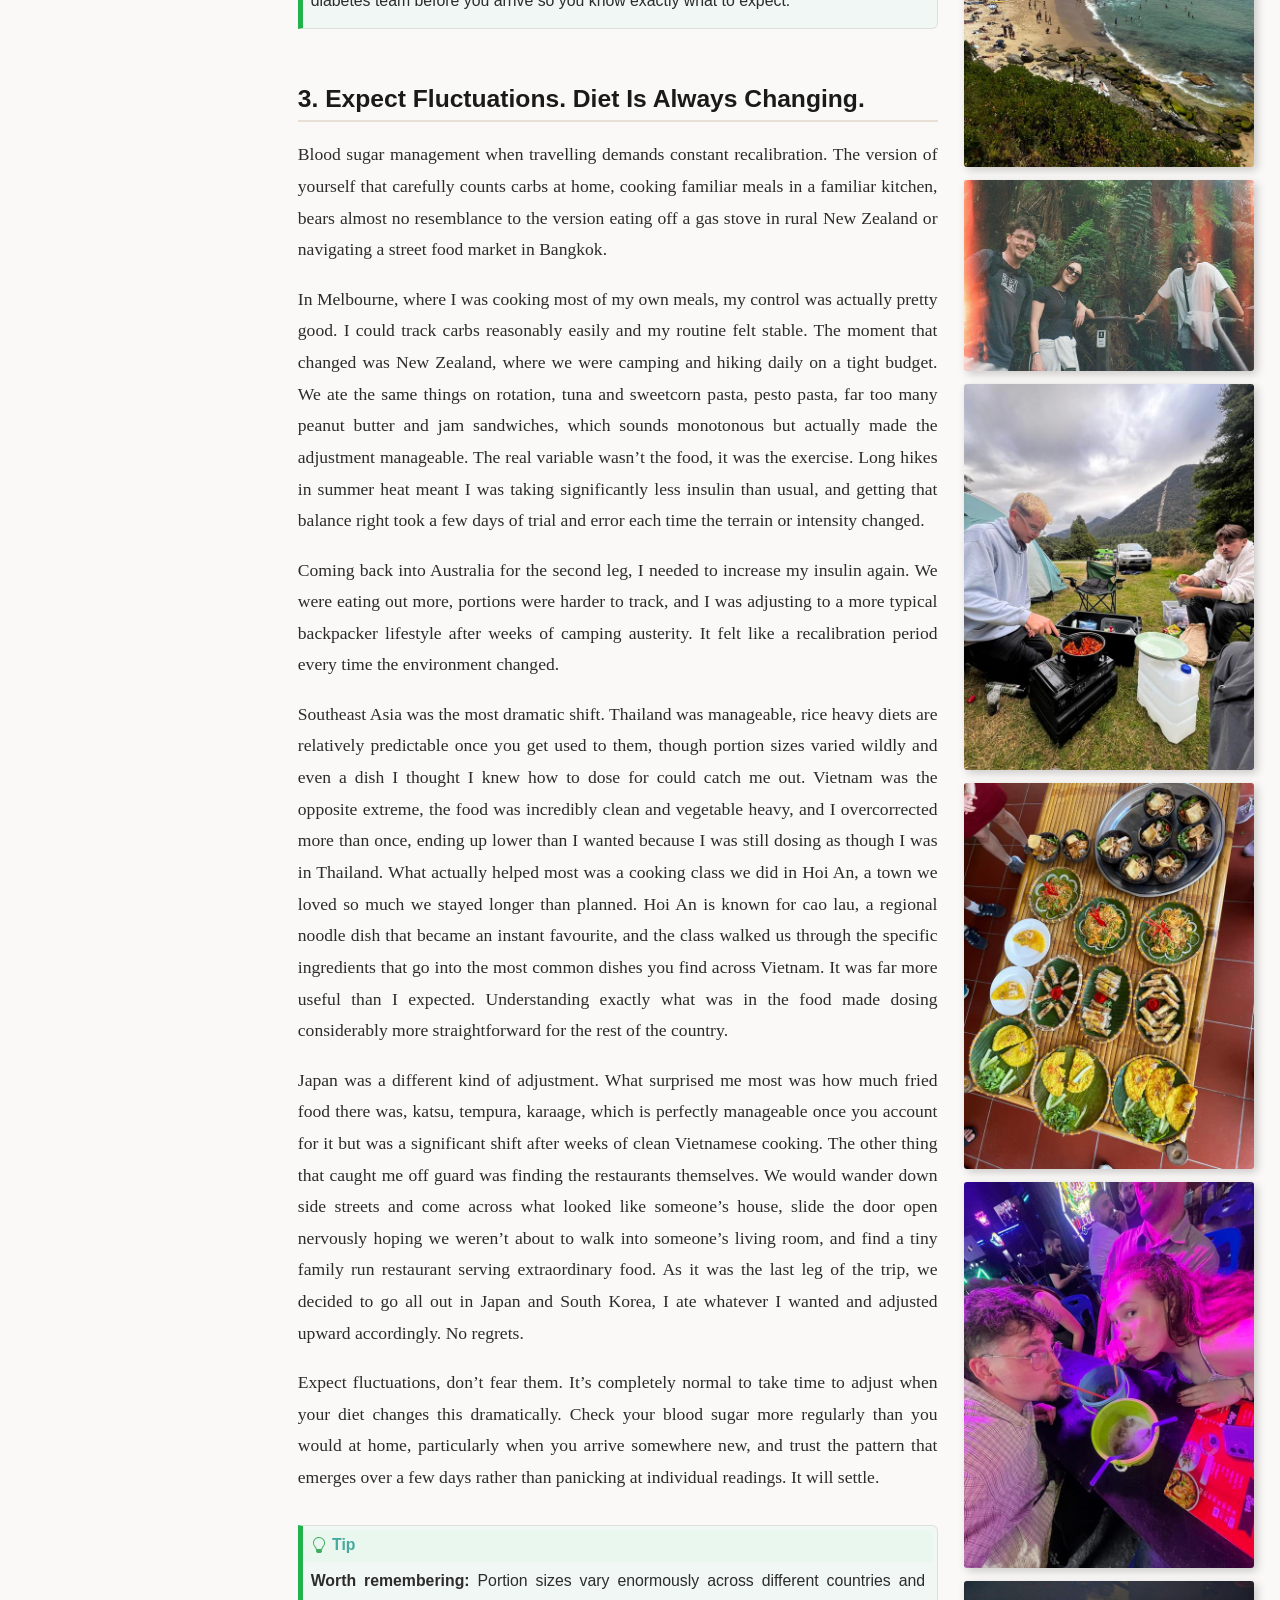
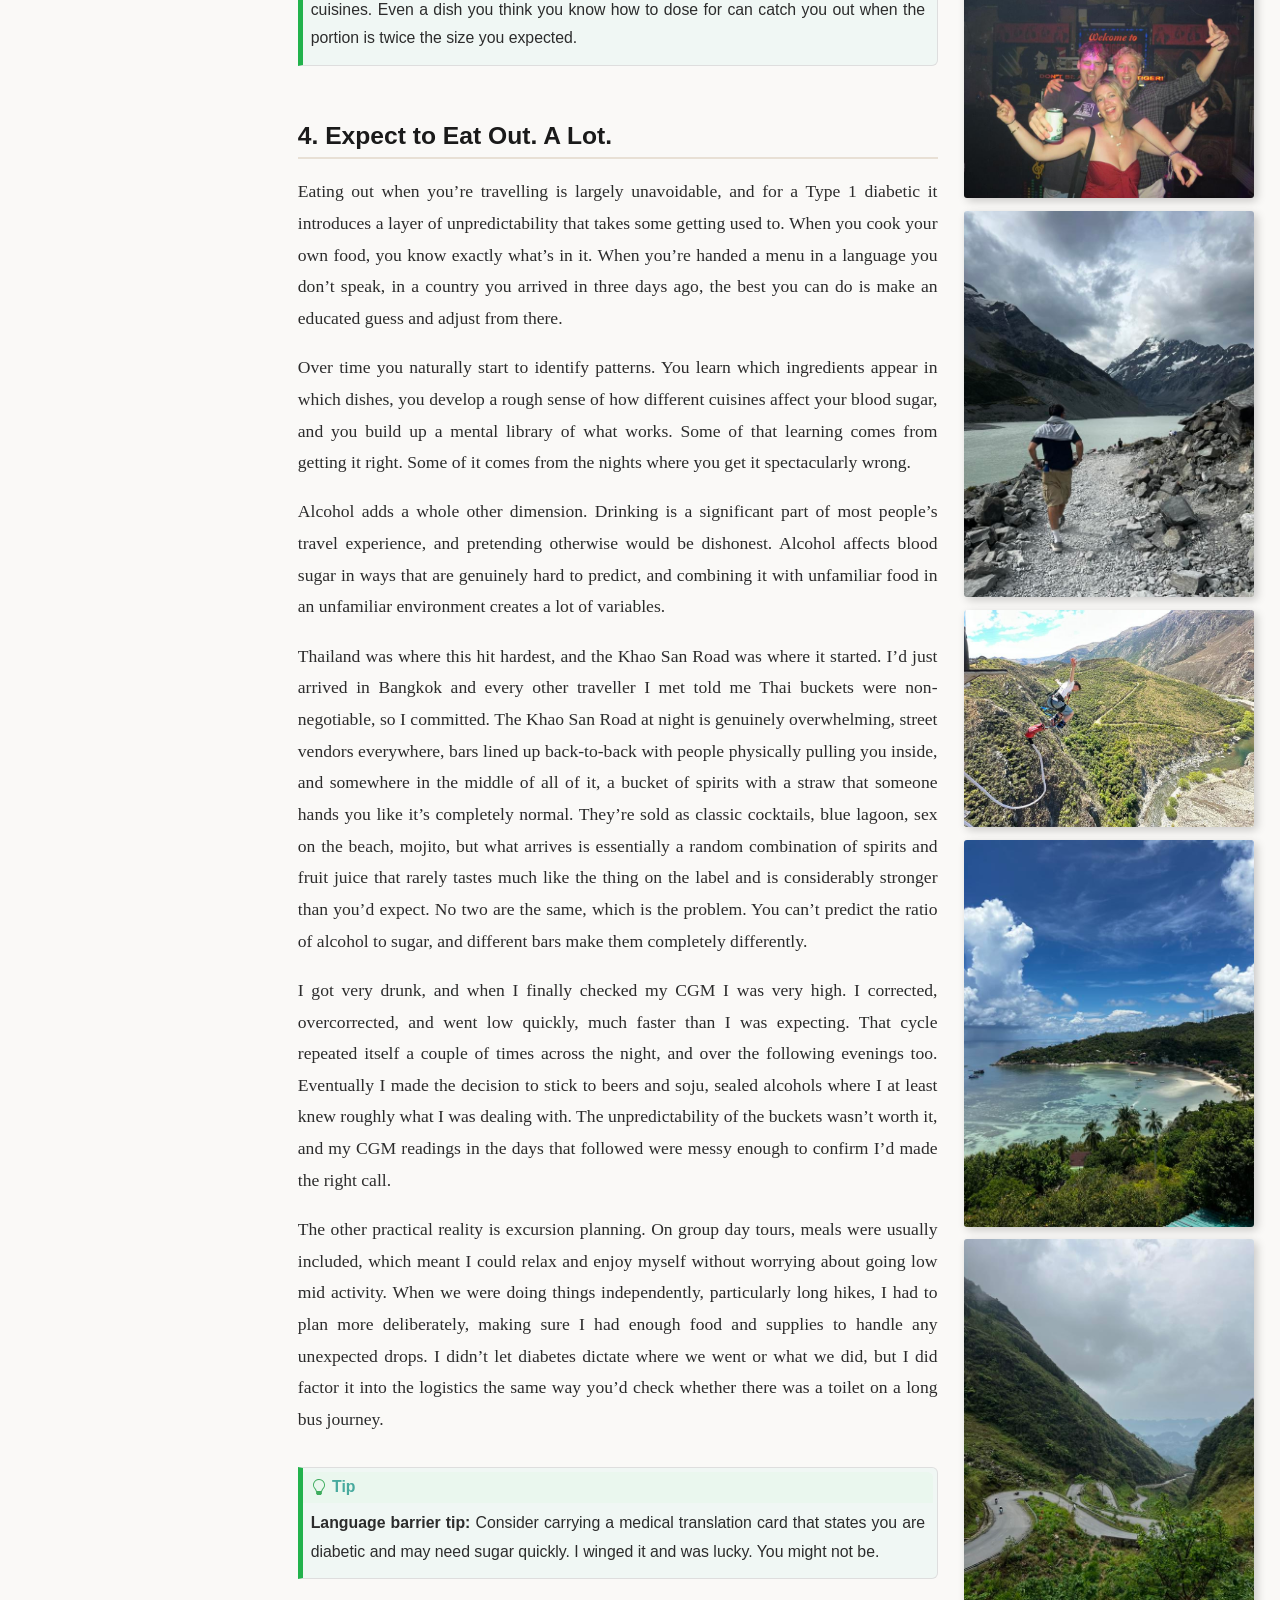
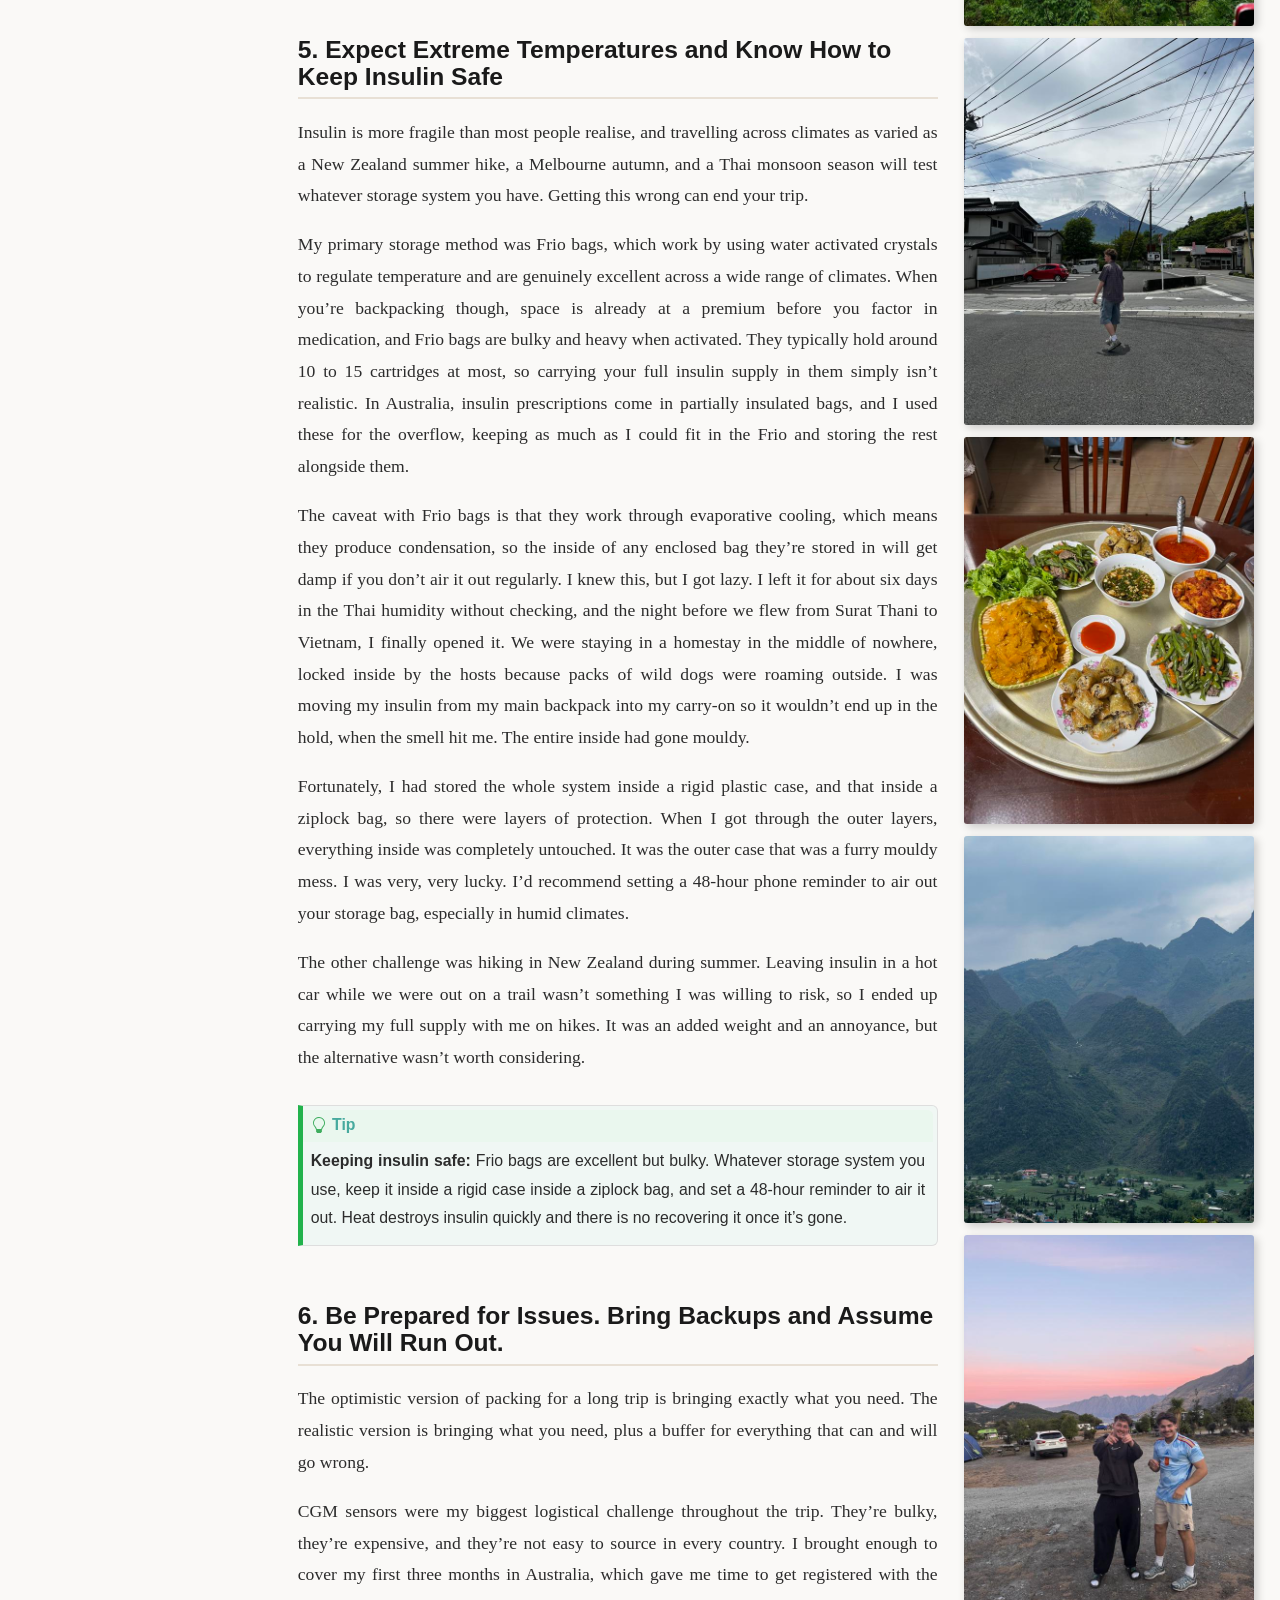
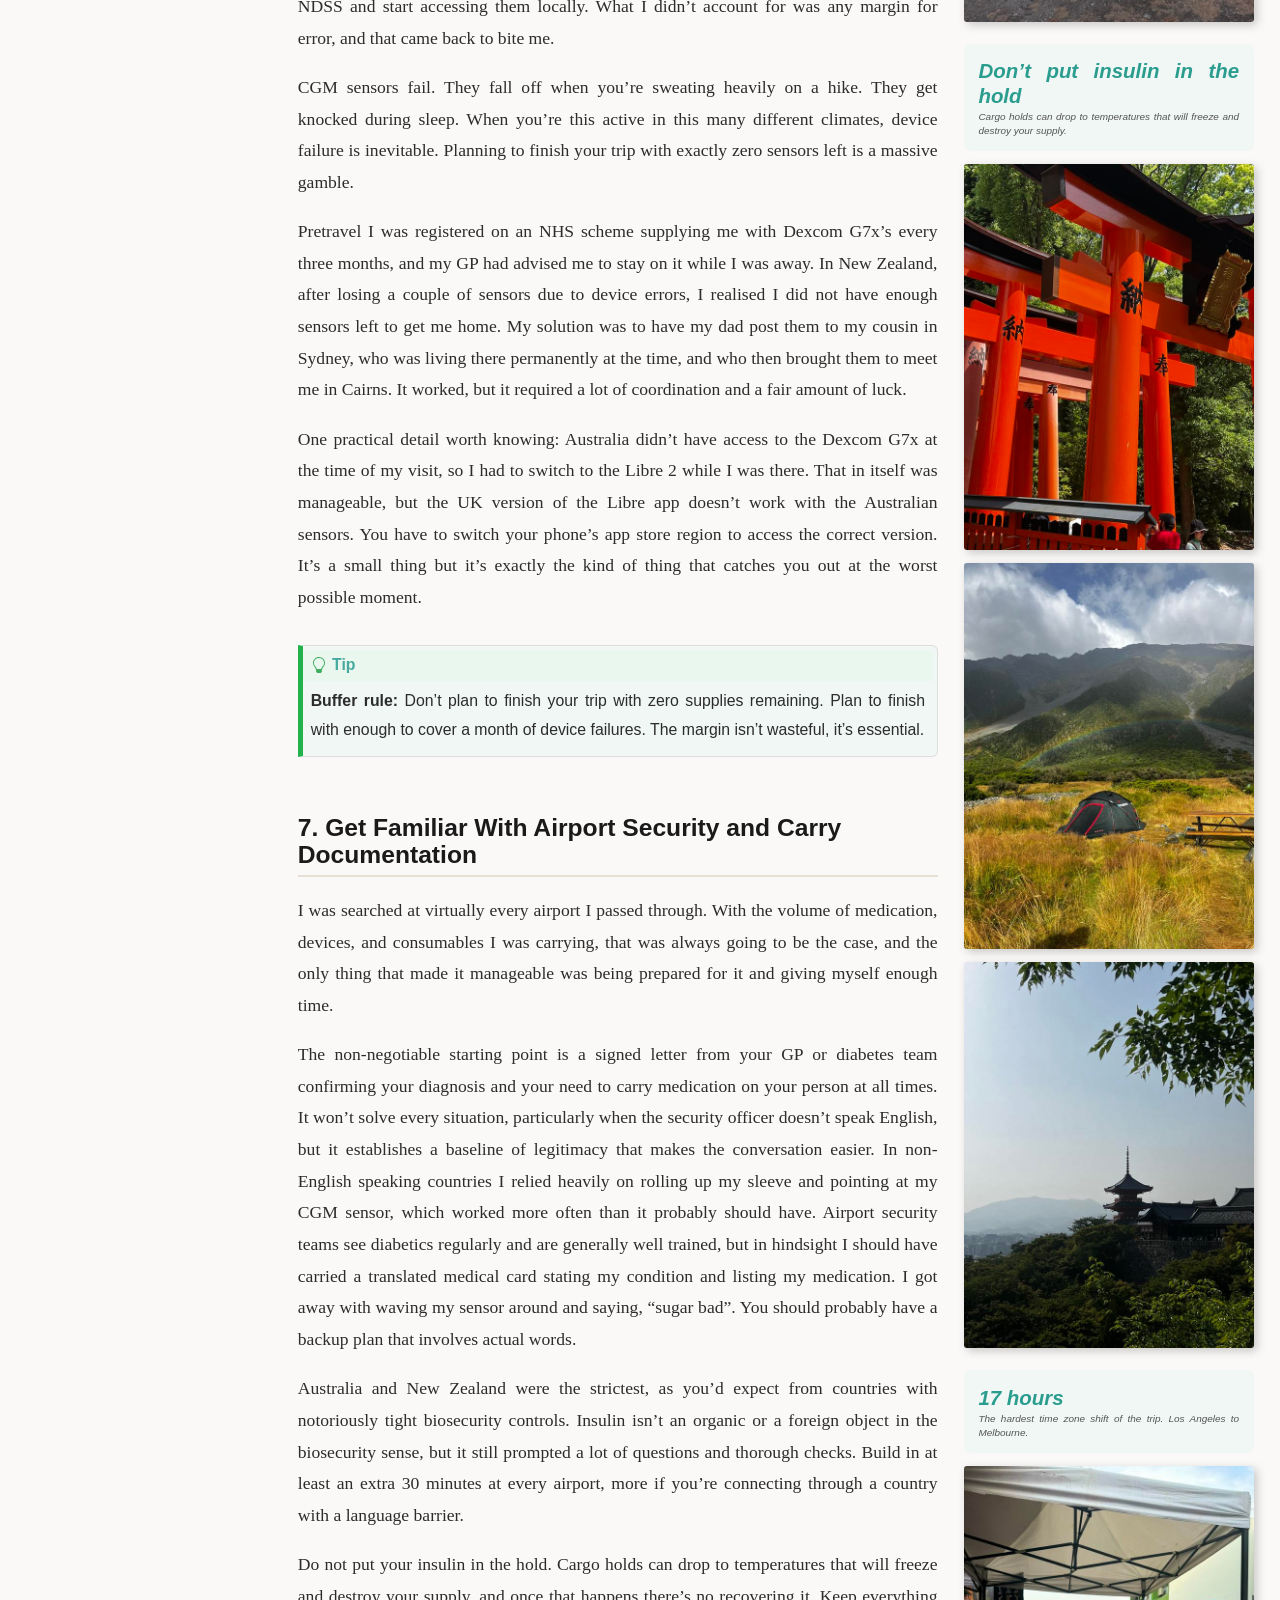
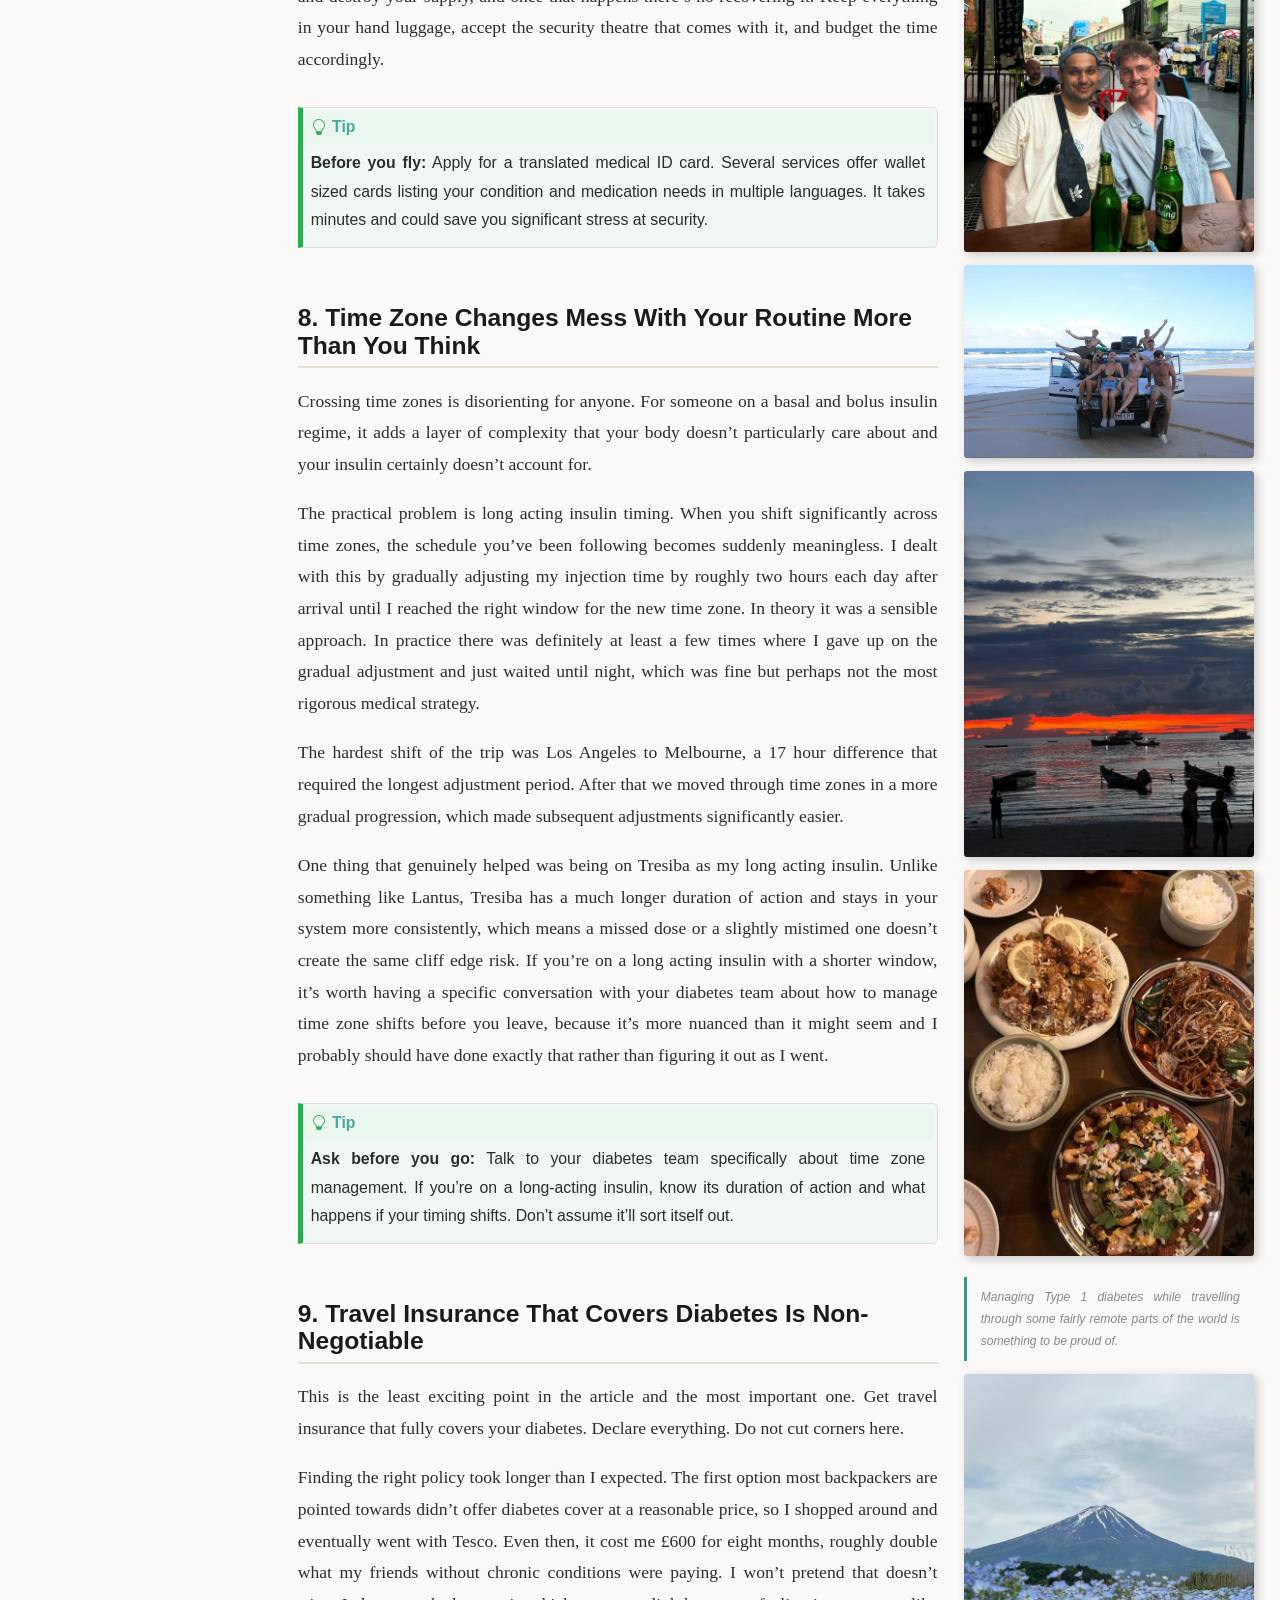
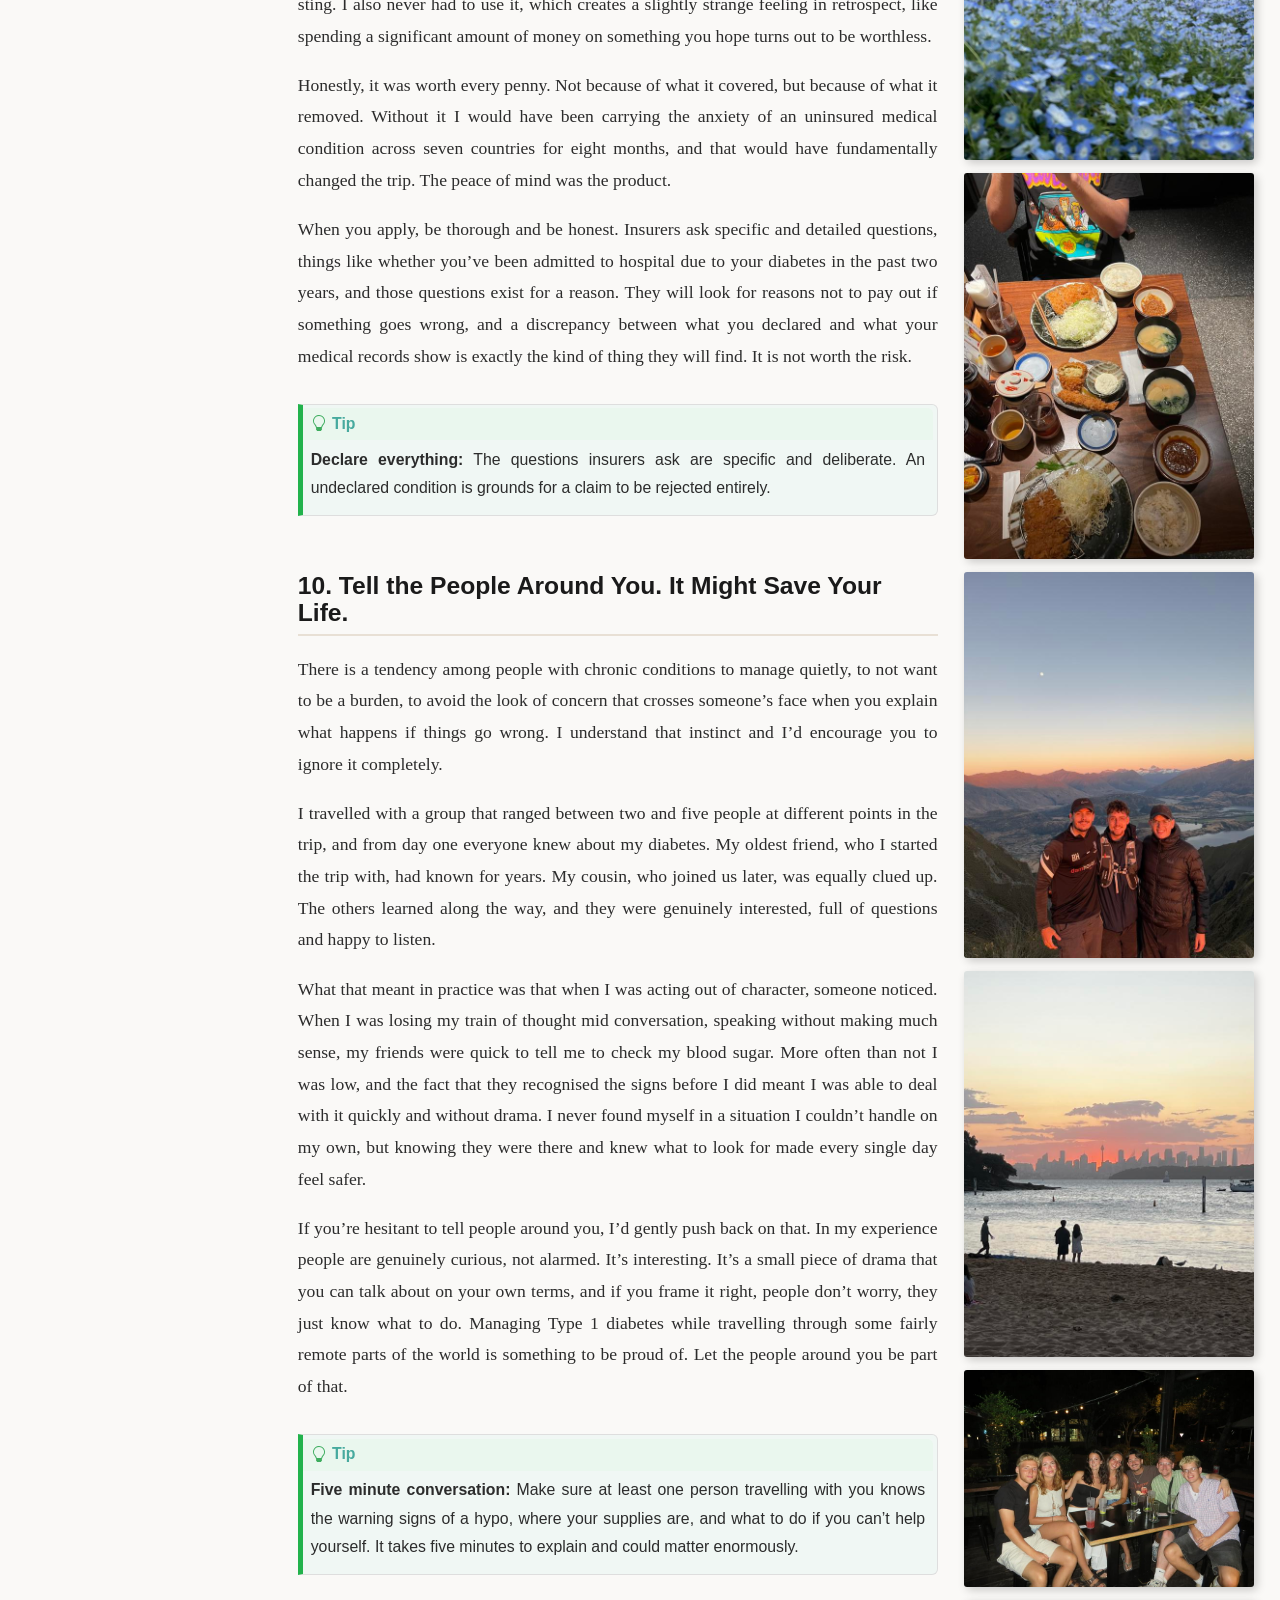
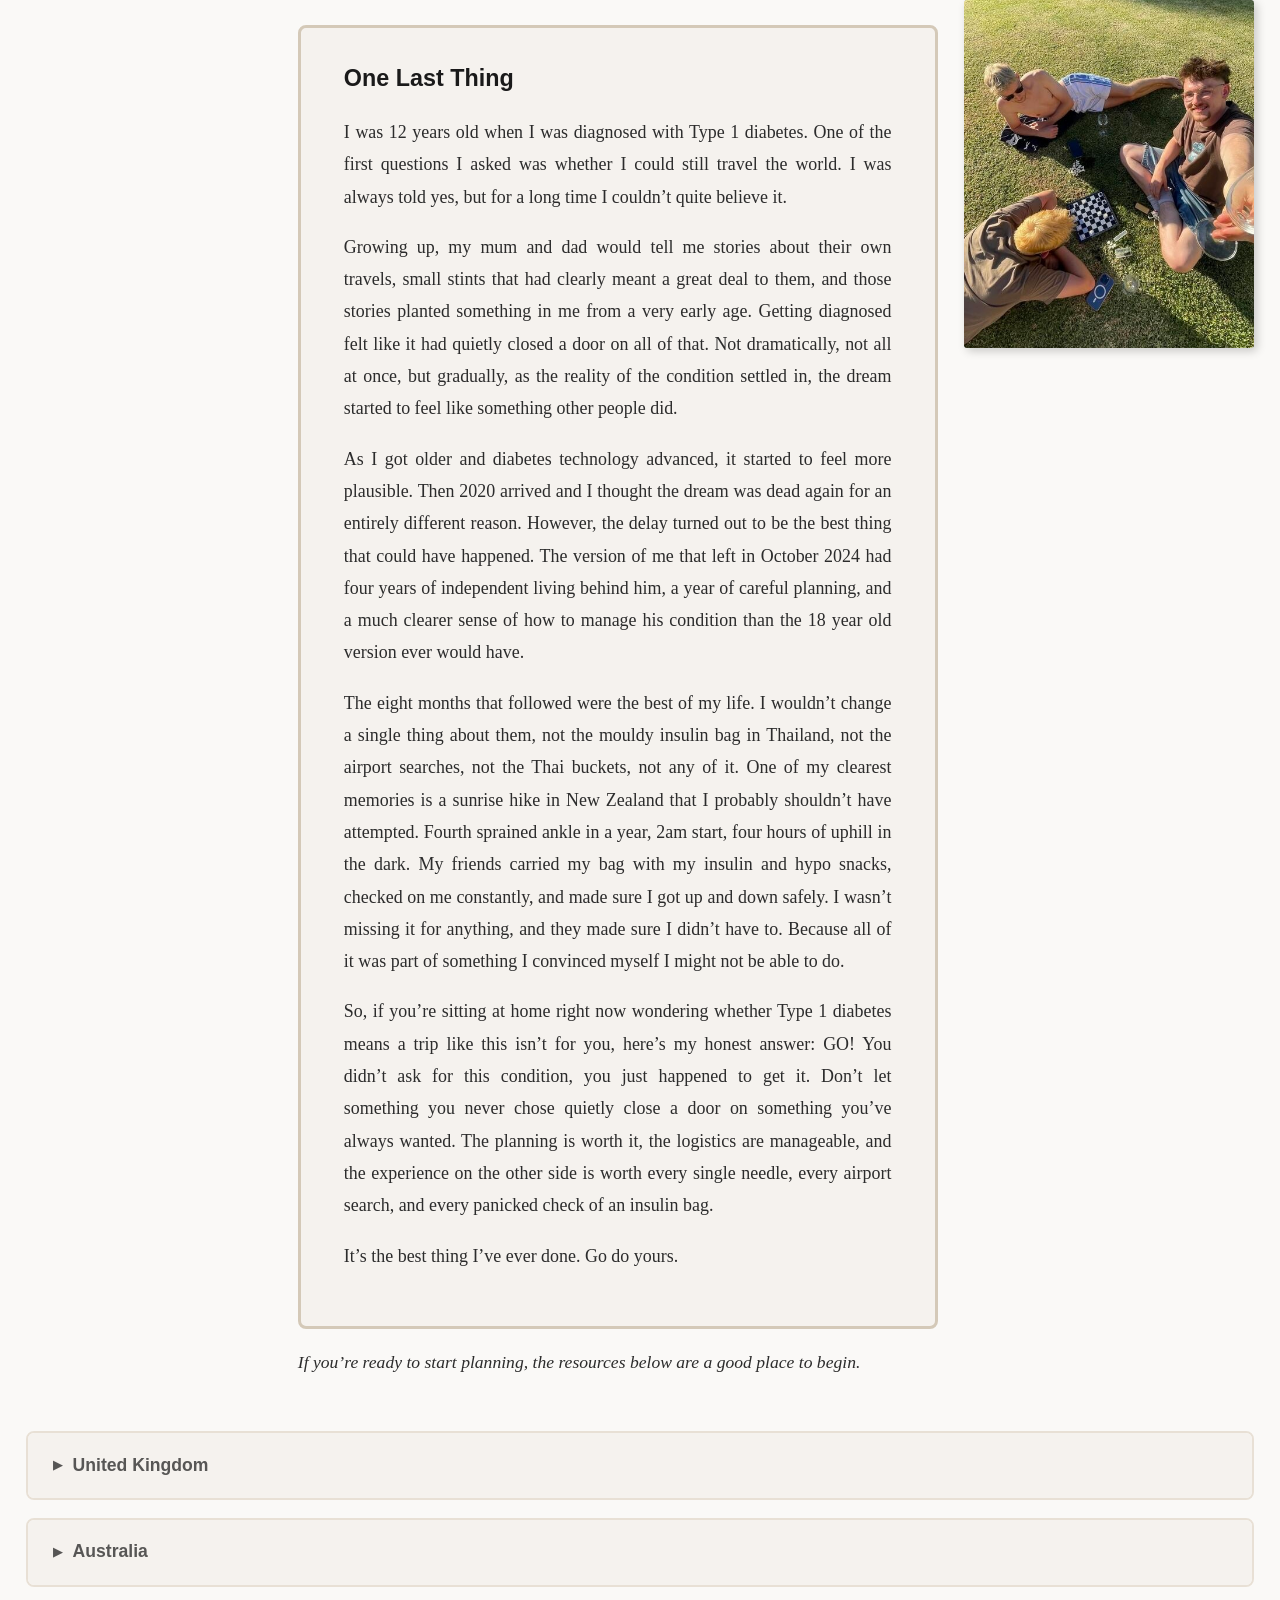
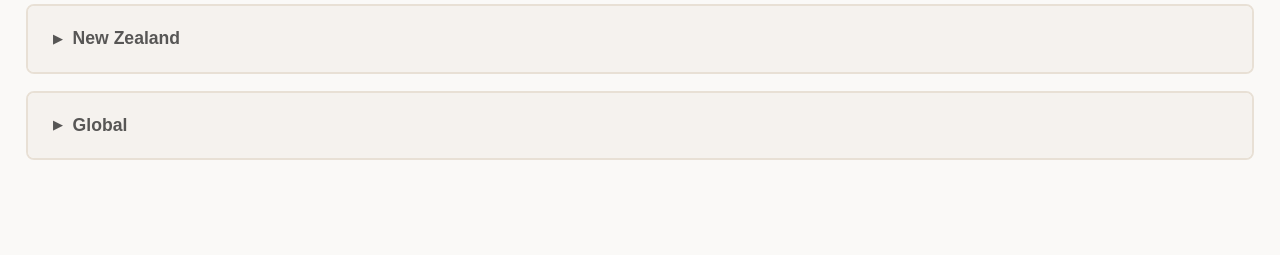
==== commit 342965b3: "Add interactive map page, map teaser card, mobile gallery updates, fig-alt attributes, OG meta tags," ====
--- a/index.html
+++ b/index.html
@@ -152,7 +152,7 @@
 <div class="fact-box">
 <p><span class="fact-number">17 hours</span> <span class="fact-label">The hardest time zone shift of the trip. Los Angeles to Melbourne.</span></p>
 </div>
-<p><a href="images/compressed_IMG_6204.jpeg" class="lightbox" data-glightbox="description: .lightbox-desc-24;" data-gallery="quarto-lightbox-gallery-24"><img src="images/compressed_IMG_6204.jpeg" class="img-fluid" alt="A fire dancer spinning fire on a beach on Koh Phi Phi in Thailand at night."></a></p>
+<p><a href="images/compressed_IMG_3882.jpeg" class="lightbox" data-glightbox="description: .lightbox-desc-24;" data-gallery="quarto-lightbox-gallery-24"><img src="images/compressed_IMG_3882.jpeg" class="img-fluid" alt="Twp people drinking Chang beers on the Khao San Road in Bangkok, Thailand."></a></p>
 <p><a href="images/compressed_IMG_4141.JPG" class="lightbox" data-glightbox="description: .lightbox-desc-25;" data-gallery="quarto-lightbox-gallery-25"><img src="images/compressed_IMG_4141.JPG" class="img-fluid" alt="A group of people posing together on a gar on K'Gari, formerly Fraser Island, in Queensland, Australia."></a></p>
 <p><a href="images/compressed_IMG_6363.jpeg" class="lightbox" data-glightbox="description: .lightbox-desc-26;" data-gallery="quarto-lightbox-gallery-26"><img src="images/compressed_IMG_6363.jpeg" class="img-fluid" alt="A vivid orange and pink sunset over the sea in Thailand."></a></p>
 <p><a href="images/compressed_IMG_7919.jpeg" class="lightbox" data-glightbox="description: .lightbox-desc-27;" data-gallery="quarto-lightbox-gallery-27"><img src="images/compressed_IMG_7919.jpeg" class="img-fluid" alt="A table of fusion dishes combining South Korean cuisine with international influences, one of the final meals of the trip."></a></p>
@@ -164,6 +164,7 @@
 <p><a href="images/compressed_IMG_1082.jpeg" class="lightbox" data-glightbox="description: .lightbox-desc-30;" data-gallery="quarto-lightbox-gallery-30"><img src="images/compressed_IMG_1082.jpeg" class="img-fluid" alt="Three people posing infront of a sunrise view from the summit of Roy's Peak in Wanaka, New Zealand, with golden light over the mountains and lake."></a></p>
 <p><a href="images/compressed_IMG_4336.jpeg" class="lightbox" data-glightbox="description: .lightbox-desc-31;" data-gallery="quarto-lightbox-gallery-31"><img src="images/compressed_IMG_4336.jpeg" class="img-fluid" alt="A sunset view of the Sydney skyline with an orange sky behind the buildings."></a></p>
 <p><a href="images/compressed_45478592.jpg" class="lightbox" data-glightbox="description: .lightbox-desc-32;" data-gallery="quarto-lightbox-gallery-32"><img src="images/compressed_45478592.jpg" class="img-fluid" alt="A group of friends reunited and smiling after a stormy Whitsundays boat tour in Queensland, Australia."></a></p>
+<p><a href="images/compressed_IMG_4195.jpeg" class="lightbox" data-glightbox="description: .lightbox-desc-33;" data-gallery="quarto-lightbox-gallery-33"><img src="images/compressed_IMG_4195.jpeg" class="img-fluid" alt="A group of friends raising glasses at a house somewhere between Melbourne and Sydney on New Year's Eve."></a></p>
 </div></div><div class="mobile-gallery">
   <div class="mobile-gallery-header">
     <span>Photos from the trip</span>
@@ -278,6 +279,19 @@
 <p>I spent eight months travelling across seven countries, the US, Australia, New Zealand, Thailand, Vietnam, Japan, and South Korea, ranging from city living and working in Melbourne to camping out of a car through New Zealand and island hopping across Thailand. Throughout all of it, my Type 1 diabetes came along for the ride.</p>
 <p>A year on from coming home, here are the ten things I wish someone had told me before I left.</p>
 </div>
+<div class="map-teaser">
+  <div class="map-teaser-left">
+    <div class="map-teaser-label">Interactive Map</div>
+    <div class="map-teaser-title">The Route and Country Guide</div>
+    <div class="map-teaser-desc">The full eight month route across seven countries, colour coded by transport mode, with a diabetes travel guide for every country including food tips, insulin access, CGM supply ratings, and what to know before you go.</div>
+    <a href="map.html" class="map-teaser-btn">Explore the route and country guide →</a>
+  </div>
+  <div class="map-teaser-right">
+    <div class="map-teaser-stat"><span class="map-teaser-num">7</span><span class="map-teaser-sublabel">Countries</span></div>
+    <div class="map-teaser-stat"><span class="map-teaser-num">8</span><span class="map-teaser-sublabel">Months</span></div>
+    <div class="map-teaser-stat"><span class="map-teaser-num">5</span><span class="map-teaser-sublabel">Transport modes</span></div>
+  </div>
+</div>
 <section id="stocking-up" class="level2">
 <h2 class="anchored" data-anchor-id="stocking-up">1. Begin Stocking Up on Medicine at Least 6 Months Before Leaving</h2>
 <p>Like most Type 1 diabetics, I already had a reasonable backstock at home, the kind you quietly accumulate for those just in case moments. But preparing for eight months of travel required a more deliberate approach. Rather than ordering when I genuinely needed to, I started ordering on a set schedule, as frequently as my prescription would allow, slowly building a substantial surplus over the course of a year. I never ordered more than my recommended amount at any one time, I just stopped waiting until I was running low.</p>
@@ -379,7 +393,7 @@
 </div>
 </div>
 <div class="callout-body-container callout-body">
-<p>** Keeping insulin safe:** Frio bags are excellent but bulky. Whatever storage system you use, keep it inside a rigid case inside a ziplock bag, and set a 48-hour reminder to air it out. Heat destroys insulin quickly and there is no recovering it once it’s gone.</p>
+<p><strong>Keeping insulin safe:</strong> Frio bags are excellent but bulky. Whatever storage system you use, keep it inside a rigid case inside a ziplock bag, and set a 48-hour reminder to air it out. Heat destroys insulin quickly and there is no recovering it once it’s gone.</p>
 </div>
 </div>
 </section>
@@ -752,7 +766,7 @@
 <p>Japanese architecture combined with its landscape is unrivalled.</p>
 </div>
 <div class="glightbox-desc lightbox-desc-24">
-<p>Fire dancer on Koh Phi Phi. One of those evenings that’s hard to describe to someone who wasn’t there.</p>
+<p>Daily changs on the Khao San Road are a must.</p>
 </div>
 <div class="glightbox-desc lightbox-desc-25">
 <p>K’Gari gang, better known as the Dingo Divas.</p>
@@ -777,6 +791,9 @@
 </div>
 <div class="glightbox-desc lightbox-desc-32">
 <p>Reunion after a very wet and stormy Whitsundays tour.</p>
+</div>
+<div class="glightbox-desc lightbox-desc-33">
+<p>Somewhere between Melbourne and Sydney, the night before New Year’s Eve.</p>
 </div>
 </div>
 </section>
--- a/styles.css
+++ b/styles.css
@@ -91,6 +91,119 @@
   border: 3px solid #d4c9b8;
   font-style: italic;
   color: #3a3a3a;
+}
+
+/* ============================================
+   MAP TEASER CARD
+   ============================================ */
+
+.map-teaser {
+  display: flex;
+  gap: 1.2em;
+  align-items: center;
+  background: #f0f7f4;
+  border: 2px solid #2a9d8f;
+  border-radius: 10px;
+  padding: 1.8em 2em;
+  margin: 1.8em 0;
+}
+
+.map-teaser-left {
+  flex: 1;
+}
+
+.map-teaser-label {
+  font-family: 'Helvetica Neue', Arial, sans-serif;
+  font-size: 0.72em;
+  font-weight: 700;
+  letter-spacing: 0.1em;
+  text-transform: uppercase;
+  color: #2a9d8f;
+  margin-bottom: 0.4em;
+}
+
+.map-teaser-title {
+  font-family: 'Helvetica Neue', Arial, sans-serif;
+  font-size: 1.15em;
+  font-weight: 700;
+  color: #1a1a1a;
+  margin-bottom: 0.5em;
+}
+
+.map-teaser-desc {
+  font-family: 'Georgia', serif;
+  font-size: 0.88em;
+  color: #555;
+  line-height: 1.6;
+  margin-bottom: 1.1em;
+}
+
+.map-teaser-btn {
+  display: inline-block;
+  background: #2a9d8f;
+  color: white;
+  font-family: 'Helvetica Neue', Arial, sans-serif;
+  font-size: 0.85em;
+  font-weight: 700;
+  padding: 0.6em 1.4em;
+  border-radius: 5px;
+  text-decoration: none;
+  transition: background 0.2s;
+}
+
+.map-teaser-btn:hover {
+  background: #1f7a6e;
+  color: white;
+}
+
+.map-teaser-right {
+  display: flex;
+  flex-direction: column;
+  gap: 1em;
+  align-items: center;
+  min-width: 100px;
+  border-left: 1px solid #c8e6e0;
+  padding-left: 1.2em;
+}
+
+.map-teaser-stat {
+  display: flex;
+  flex-direction: column;
+  align-items: center;
+}
+
+.map-teaser-num {
+  font-family: 'Helvetica Neue', Arial, sans-serif;
+  font-size: 2em;
+  font-weight: 700;
+  color: #2a9d8f;
+  line-height: 1;
+}
+
+.map-teaser-sublabel {
+  font-family: 'Helvetica Neue', Arial, sans-serif;
+  font-size: 0.68em;
+  text-transform: uppercase;
+  letter-spacing: 0.08em;
+  color: #888;
+  margin-top: 0.2em;
+}
+
+@media (max-width: 991px) {
+  .map-teaser {
+    flex-direction: column;
+    gap: 1.2em;
+  }
+
+  .map-teaser-right {
+    flex-direction: row;
+    border-left: none;
+    border-top: 1px solid #c8e6e0;
+    padding-left: 0;
+    padding-top: 1em;
+    width: 100%;
+    justify-content: space-around;
+  }
 }
 
 /* ============================================
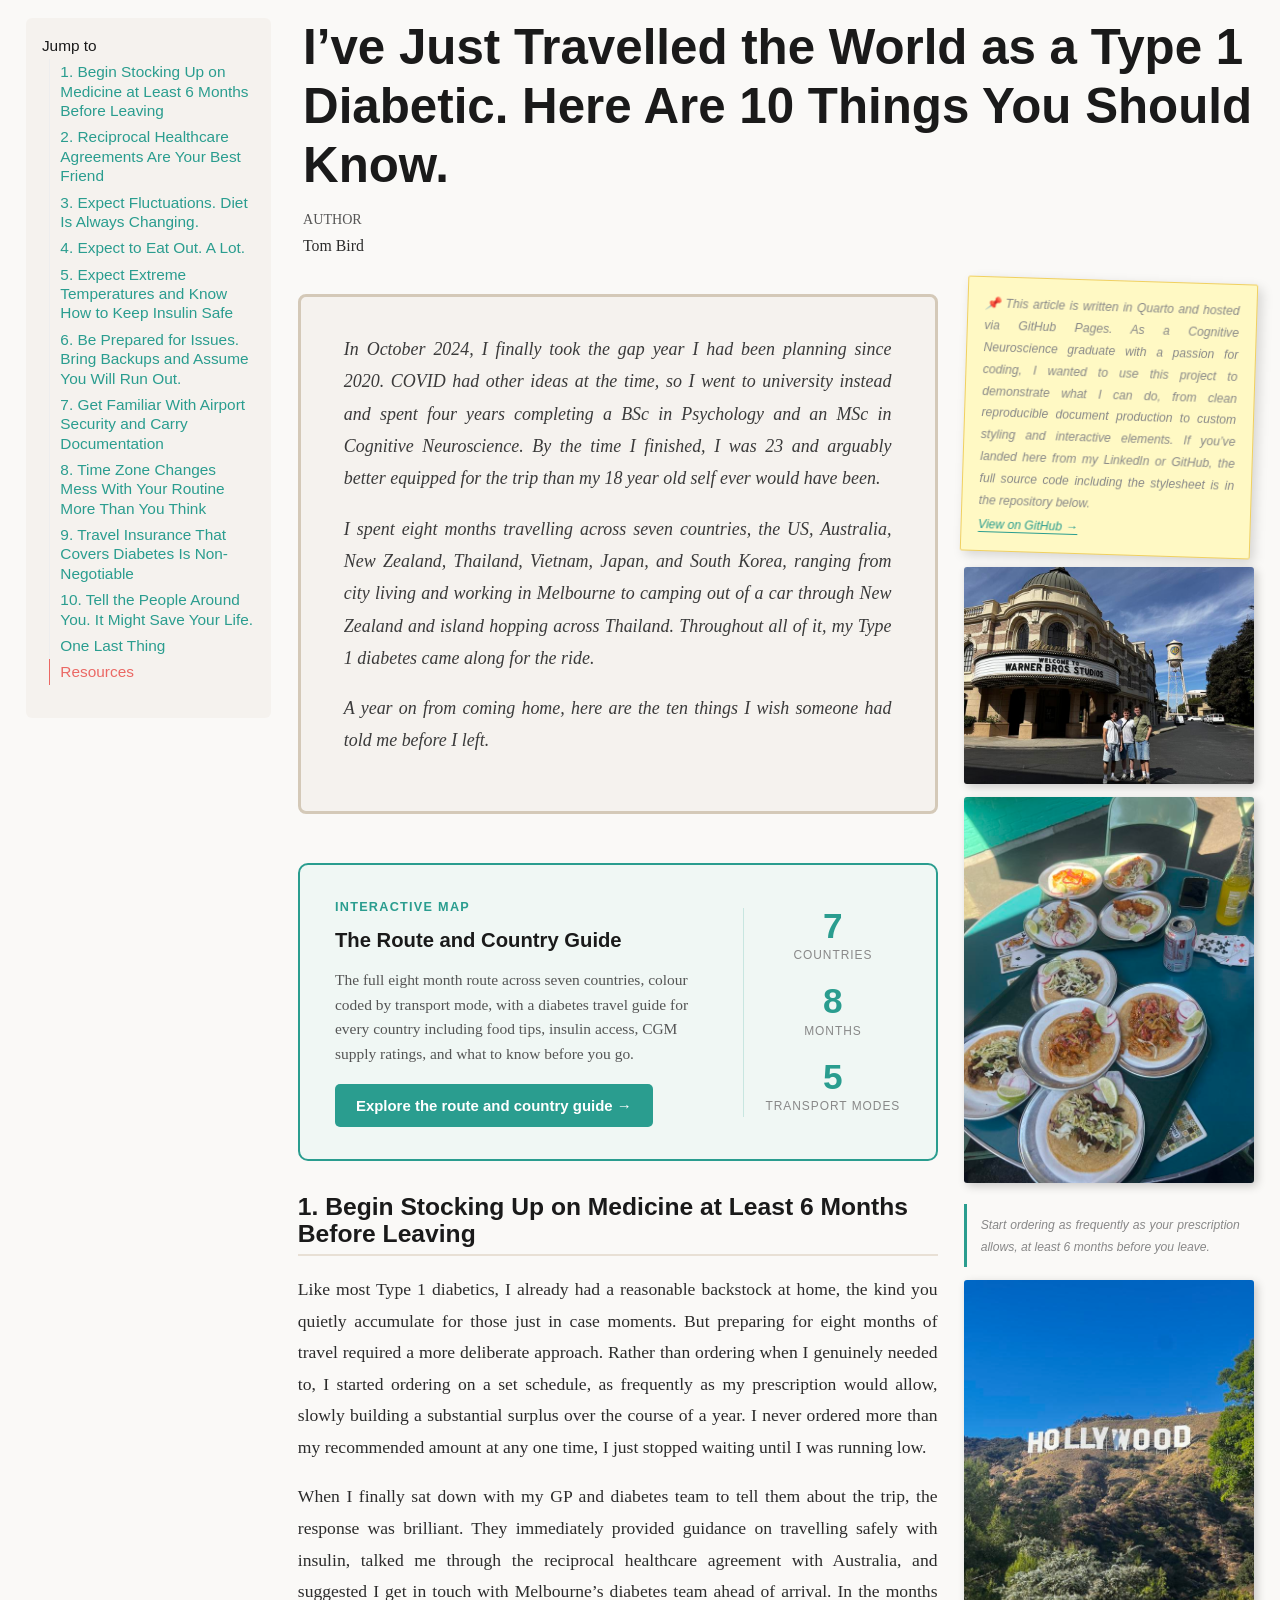
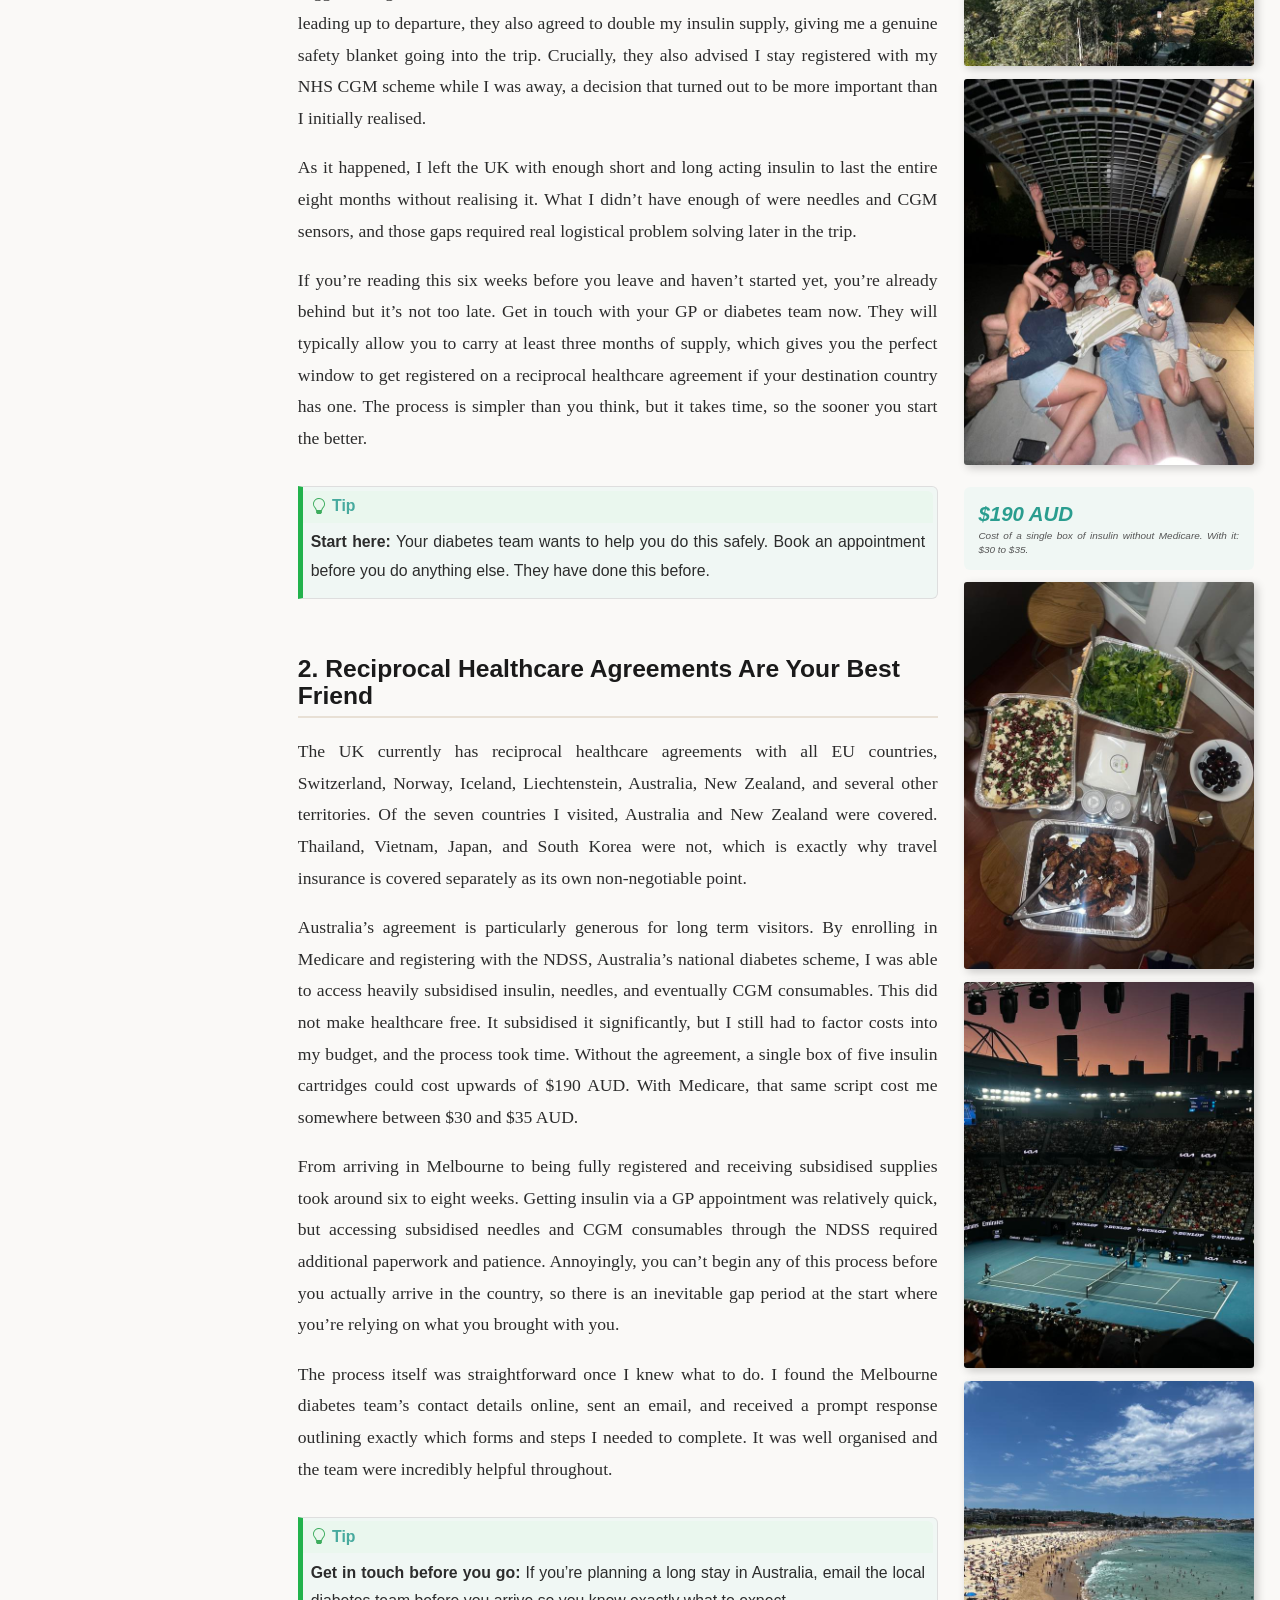
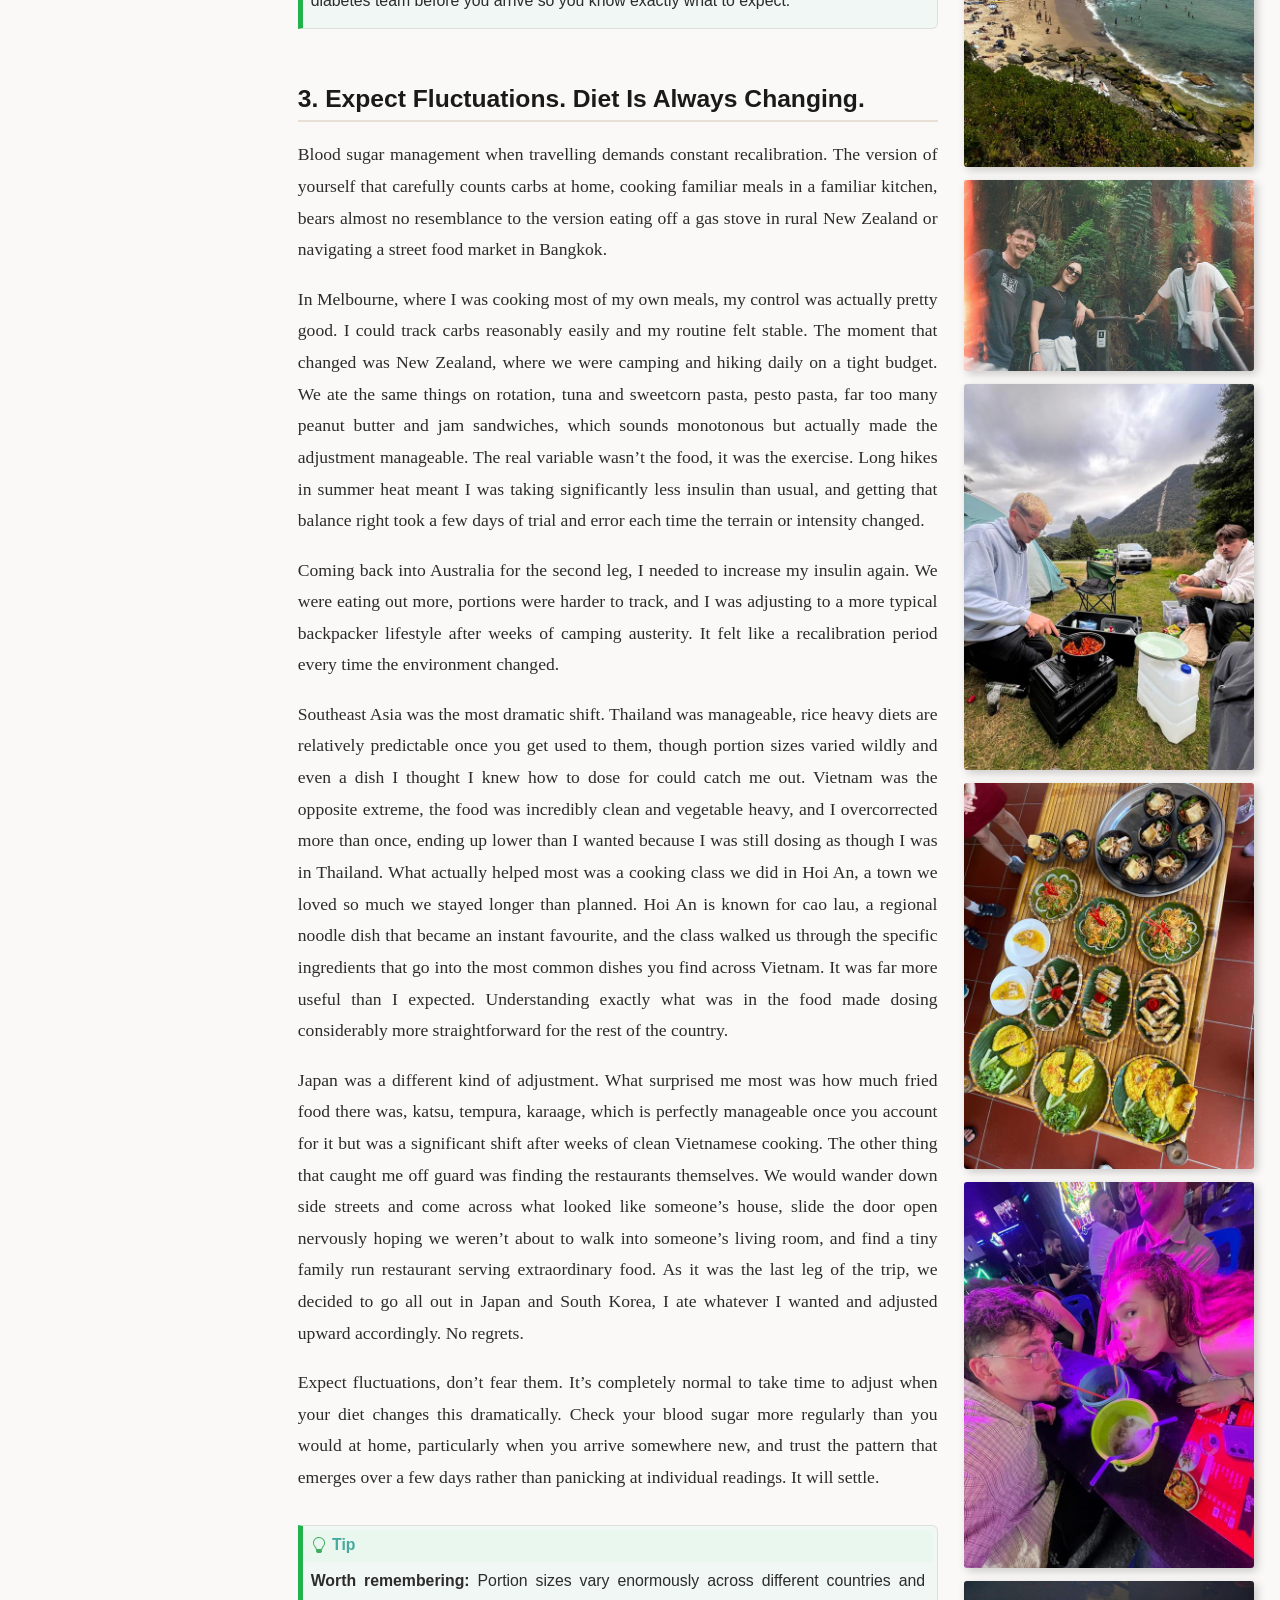
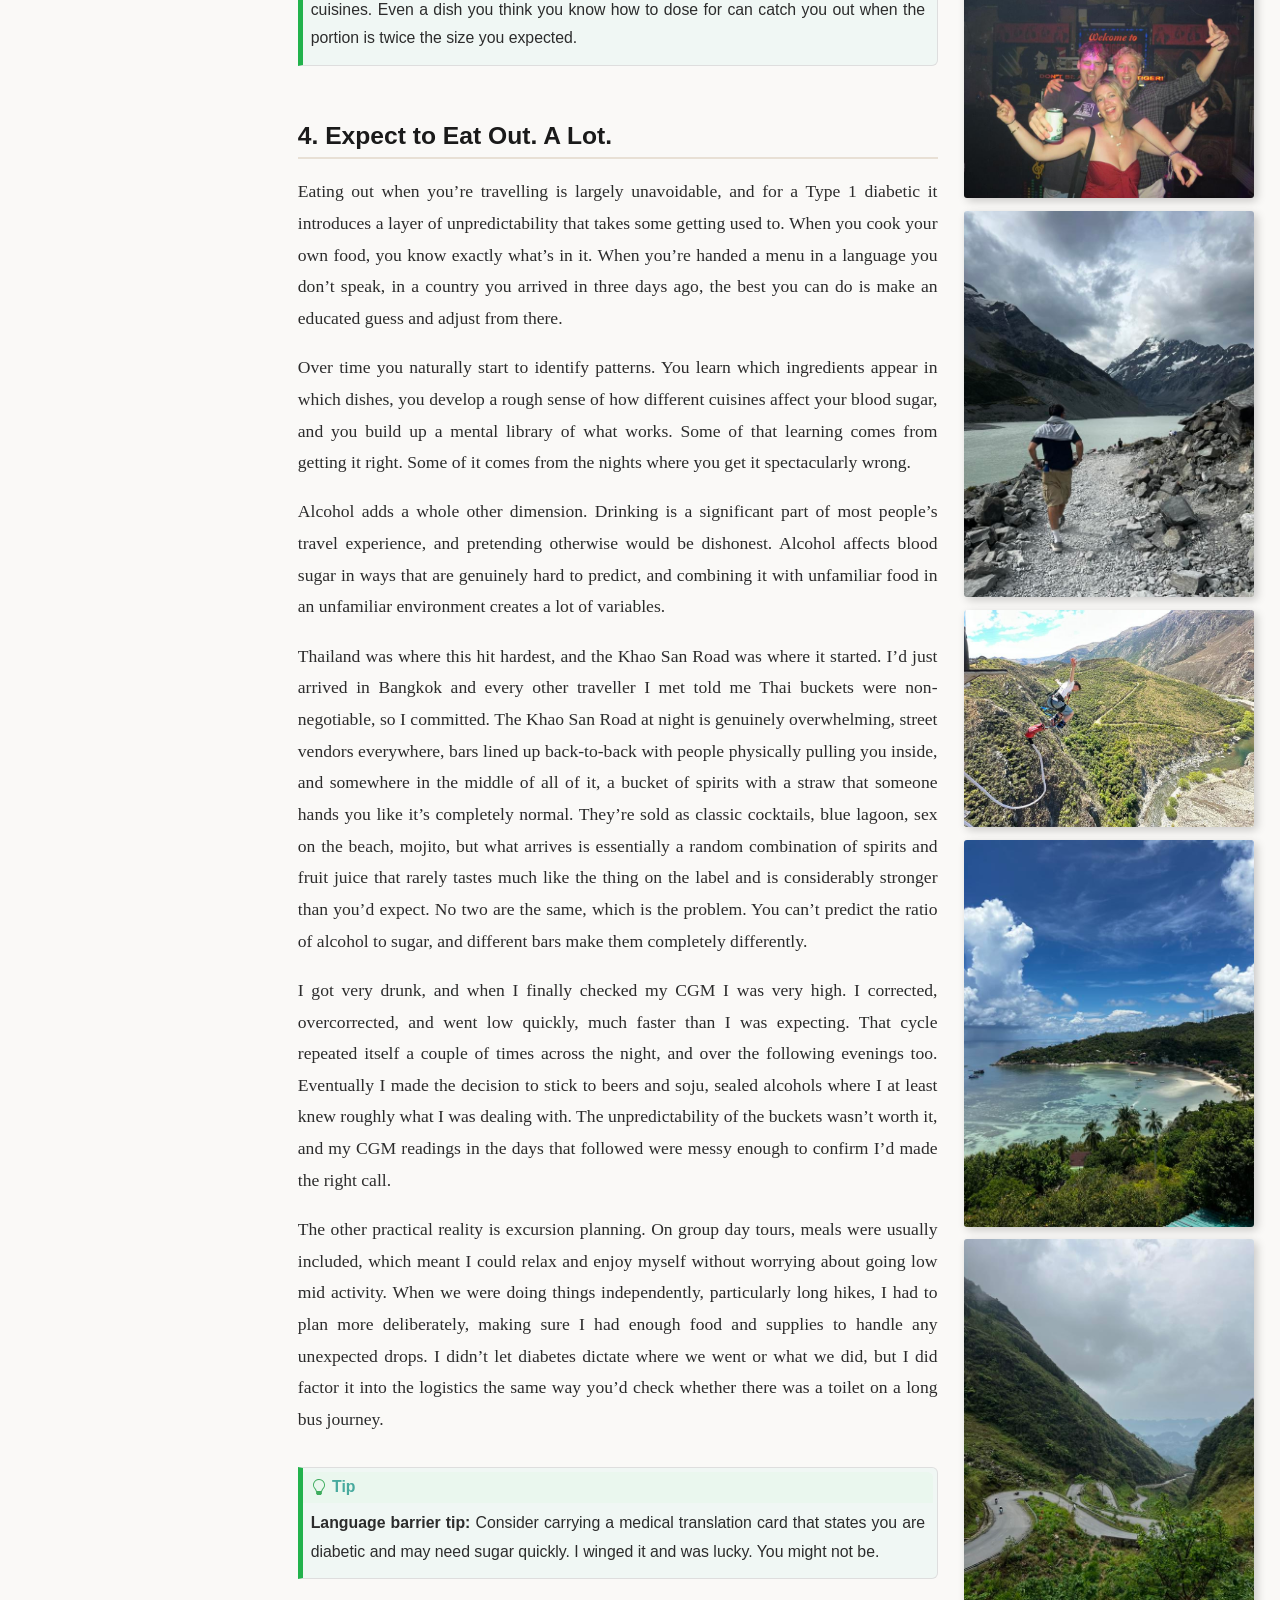
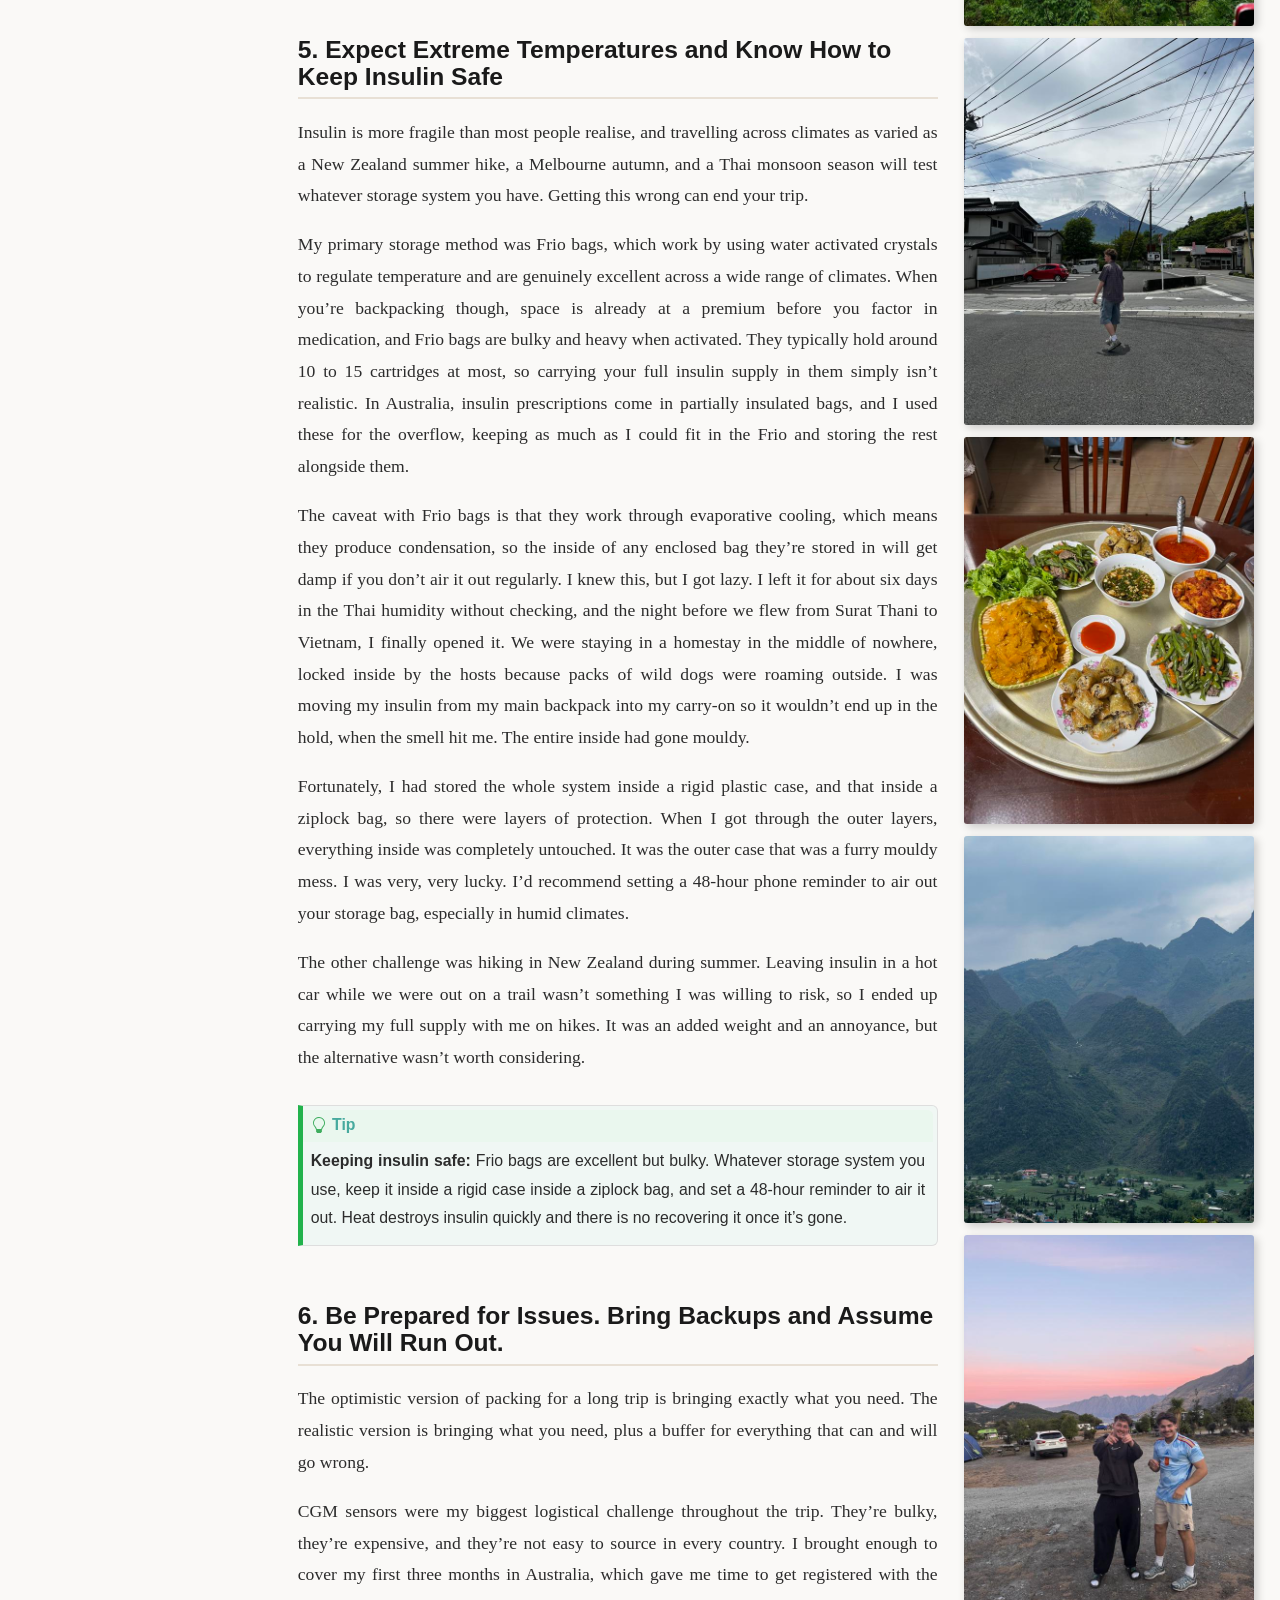
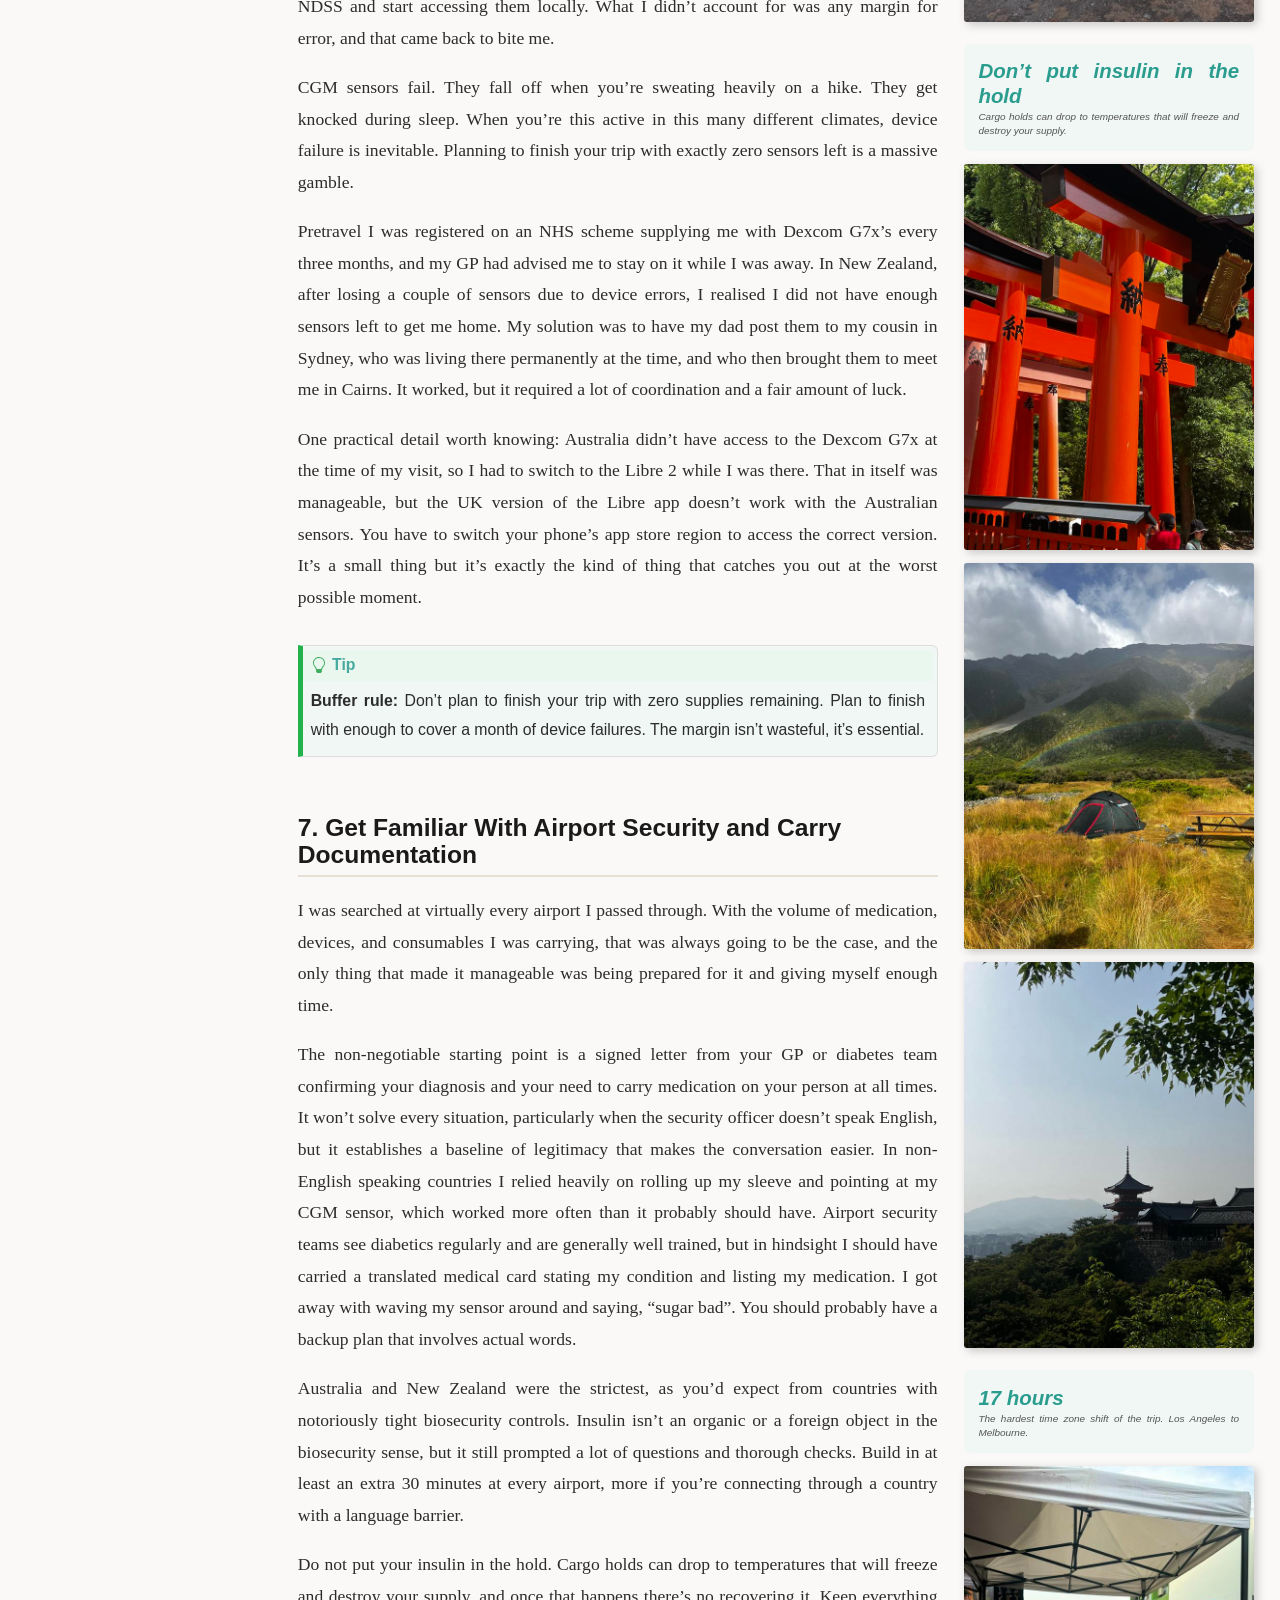
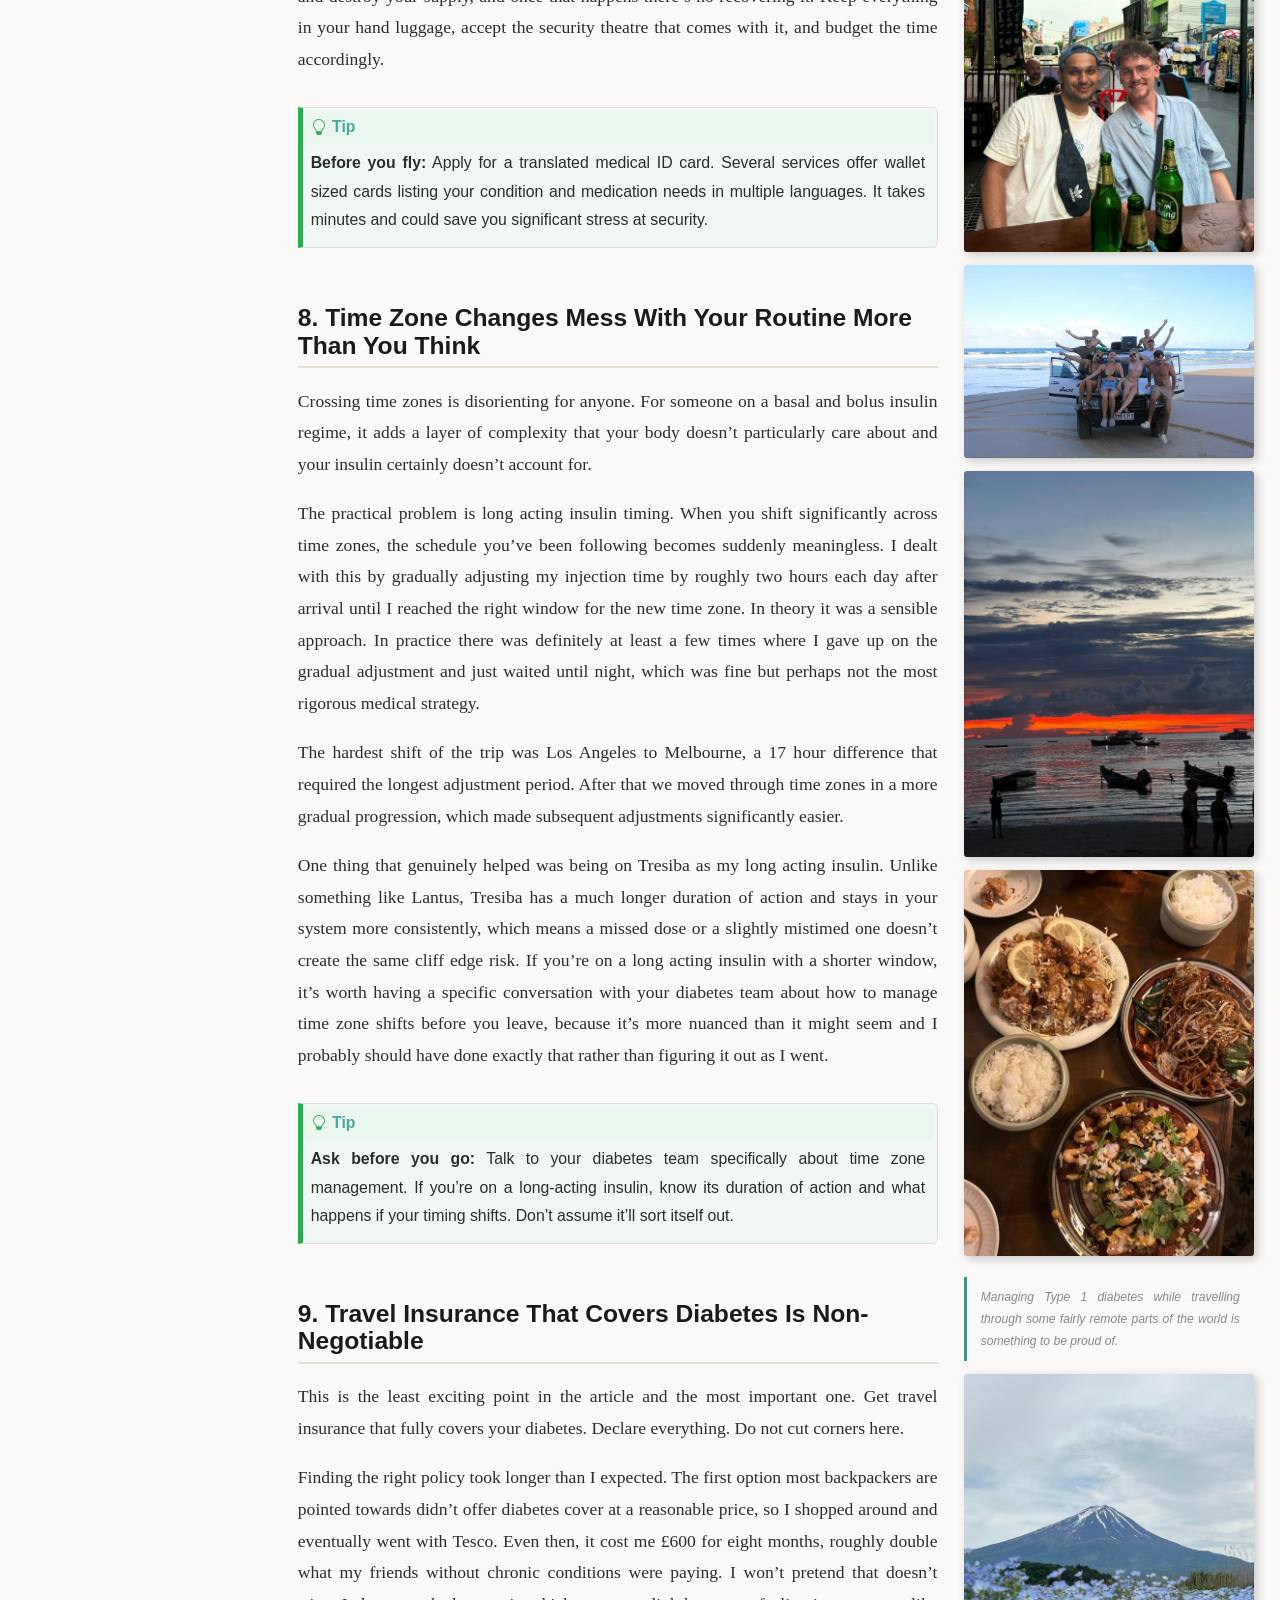
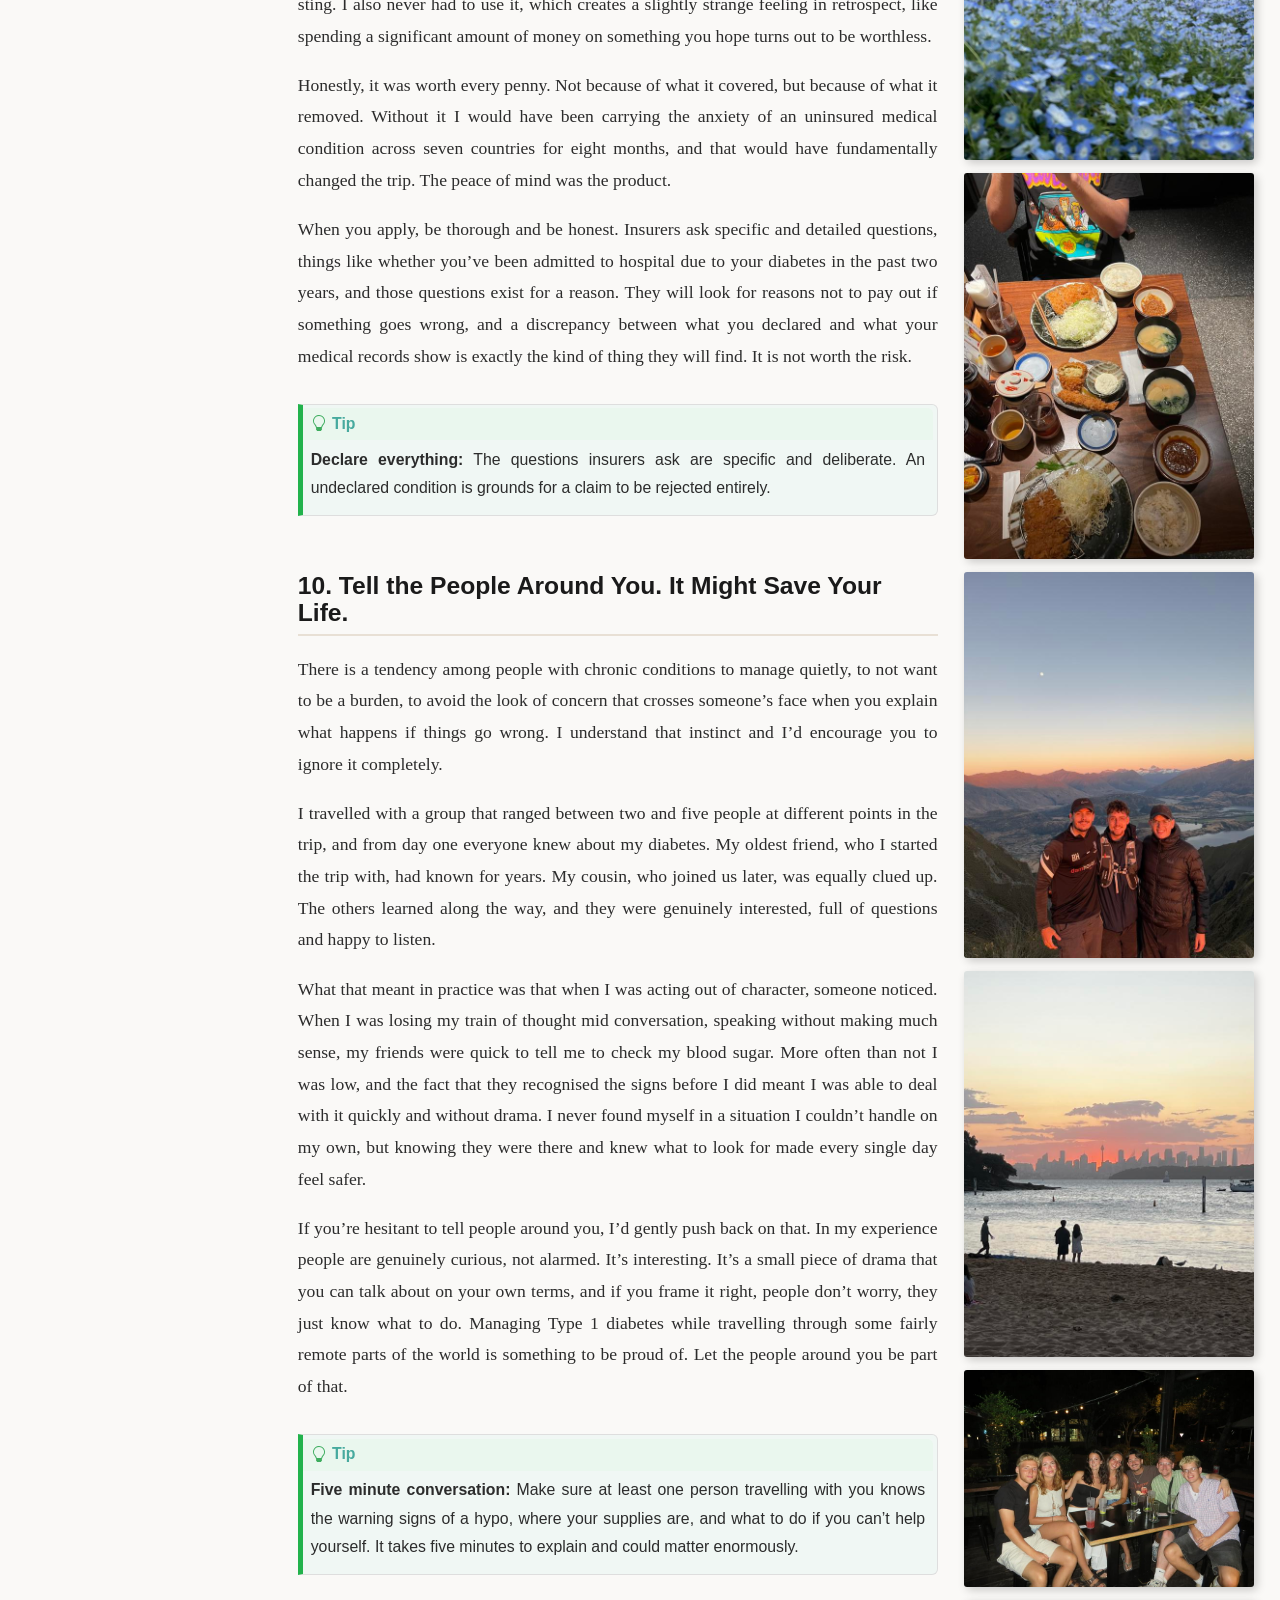
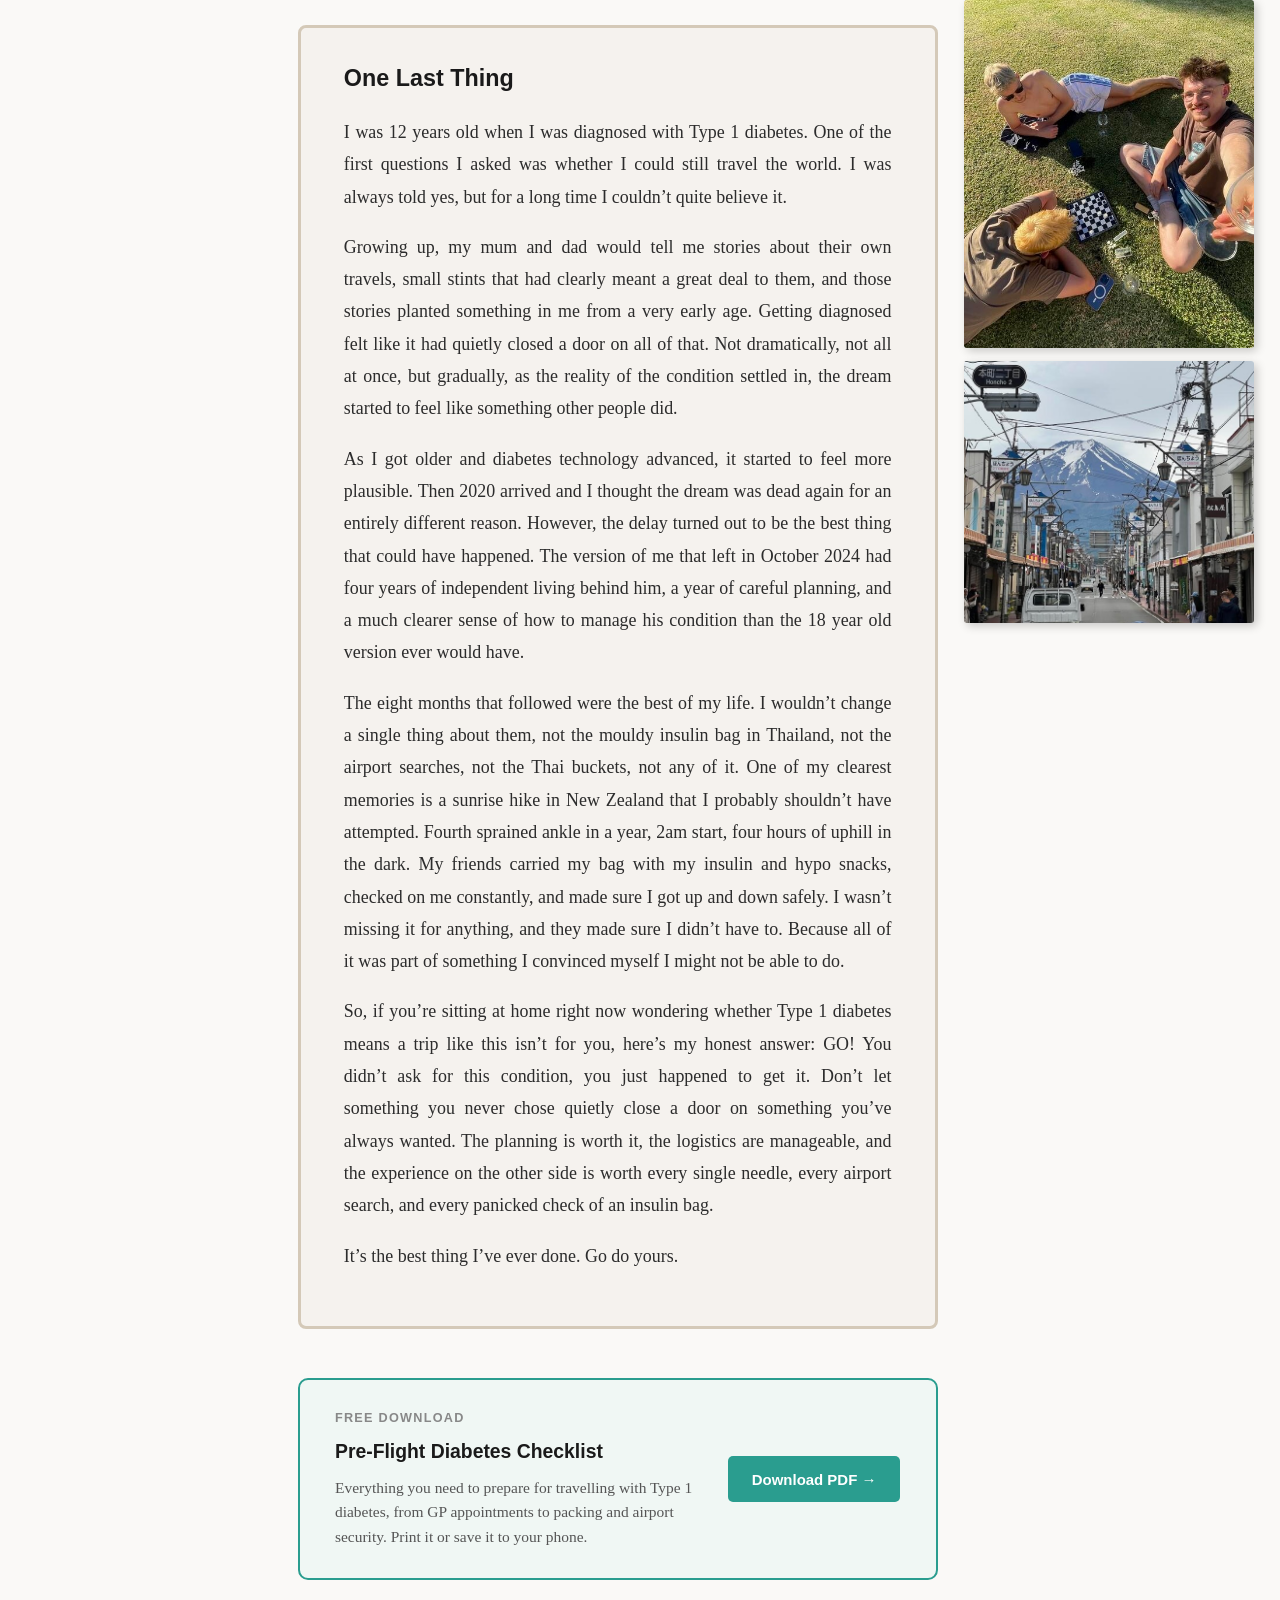
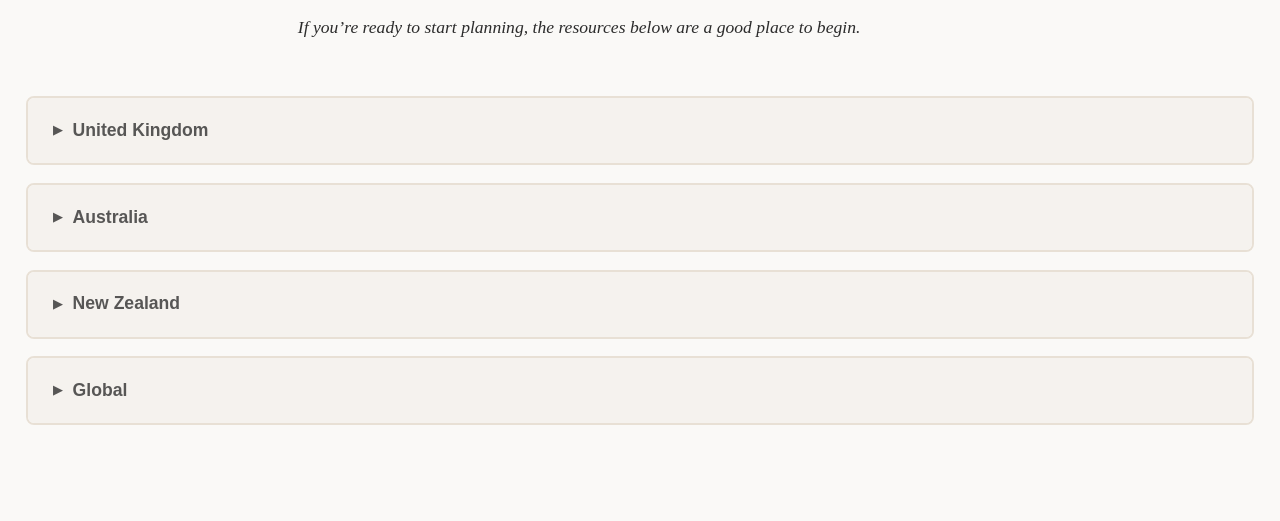
==== commit 9867a55d: "Add PDF checklist, Mount Fuji street photo, checklist download card, clean up dead CSS" ====
--- a/index.html
+++ b/index.html
@@ -165,6 +165,7 @@
 <p><a href="images/compressed_IMG_4336.jpeg" class="lightbox" data-glightbox="description: .lightbox-desc-31;" data-gallery="quarto-lightbox-gallery-31"><img src="images/compressed_IMG_4336.jpeg" class="img-fluid" alt="A sunset view of the Sydney skyline with an orange sky behind the buildings."></a></p>
 <p><a href="images/compressed_45478592.jpg" class="lightbox" data-glightbox="description: .lightbox-desc-32;" data-gallery="quarto-lightbox-gallery-32"><img src="images/compressed_45478592.jpg" class="img-fluid" alt="A group of friends reunited and smiling after a stormy Whitsundays boat tour in Queensland, Australia."></a></p>
 <p><a href="images/compressed_IMG_4195.jpeg" class="lightbox" data-glightbox="description: .lightbox-desc-33;" data-gallery="quarto-lightbox-gallery-33"><img src="images/compressed_IMG_4195.jpeg" class="img-fluid" alt="A group of friends raising glasses at a house somewhere between Melbourne and Sydney on New Year's Eve."></a></p>
+<p><a href="images/compressed_IMG_7826.jpeg" class="lightbox" data-glightbox="description: .lightbox-desc-34;" data-gallery="quarto-lightbox-gallery-34"><img src="images/compressed_IMG_7826.jpeg" class="img-fluid" alt="A Japanese street in Fujikawaguchiko with Mount Fuji visible at the end of the road, framed by shop signs and power lines."></a></p>
 </div></div><div class="mobile-gallery">
   <div class="mobile-gallery-header">
     <span>Photos from the trip</span>
@@ -507,6 +508,14 @@
 <p>So, if you’re sitting at home right now wondering whether Type 1 diabetes means a trip like this isn’t for you, here’s my honest answer: GO! You didn’t ask for this condition, you just happened to get it. Don’t let something you never chose quietly close a door on something you’ve always wanted. The planning is worth it, the logistics are manageable, and the experience on the other side is worth every single needle, every airport search, and every panicked check of an insulin bag.</p>
 <p>It’s the best thing I’ve ever done. Go do yours.</p>
 </section>
+<div class="checklist-download">
+  <div class="checklist-download-left">
+    <div class="checklist-label">Free Download</div>
+    <div class="checklist-title">Pre-Flight Diabetes Checklist</div>
+    <div class="checklist-desc">Everything you need to prepare for travelling with Type 1 diabetes, from GP appointments to packing and airport security. Print it or save it to your phone.</div>
+  </div>
+  <a href="images/t1d-travel-checklist.pdf" download="" class="checklist-btn">Download PDF →</a>
+</div>
 <p><em>If you’re ready to start planning, the resources below are a good place to begin.</em></p>
 <section id="resources" class="level2 resources-hidden page-columns page-full">
 <h2 class="resources-hidden anchored" data-anchor-id="resources">Resources</h2>
@@ -794,6 +803,9 @@
 </div>
 <div class="glightbox-desc lightbox-desc-33">
 <p>Somewhere between Melbourne and Sydney, the night before New Year’s Eve.</p>
+</div>
+<div class="glightbox-desc lightbox-desc-34">
+<p>Mount Fuji at the end of the street. Japan has a way of surprising you.</p>
 </div>
 </div>
 </section>
--- a/styles.css
+++ b/styles.css
@@ -170,6 +170,8 @@
   display: flex;
   flex-direction: column;
   align-items: center;
+  min-width: 80px;
+  text-align: center;
 }
 
 .map-teaser-num {
@@ -203,6 +205,7 @@
     padding-top: 1em;
     width: 100%;
     justify-content: space-around;
+    align-items: flex-start;
   }
 }
 
@@ -282,16 +285,6 @@
 
 #TOC a.active {
   color: #c0392b;
-}
-
-/* ============================================
-   CODE BUTTON
-   ============================================ */
-
-.code-tools-button {
-  color: #2a9d8f;
-  font-family: 'Helvetica Neue', Arial, sans-serif;
-  font-size: 0.85em;
 }
 
 /* ============================================
@@ -367,6 +360,82 @@
   line-height: 1.4;
   display: block;
   margin-top: 0.2em;
+}
+
+/* ============================================
+   CHECKLIST DOWNLOAD
+   ============================================ */
+
+.checklist-download {
+  display: flex;
+  align-items: center;
+  gap: 2em;
+  background: #f0f7f4;
+  border: 2px solid #2a9d8f;
+  border-radius: 10px;
+  padding: 1.6em 2em;
+  margin: 1.8em 0;
+}
+
+.checklist-download-left {
+  flex: 1;
+}
+
+.checklist-label {
+  font-family: 'Helvetica Neue', Arial, sans-serif;
+  font-size: 0.72em;
+  font-weight: 700;
+  letter-spacing: 0.1em;
+  text-transform: uppercase;
+  color: #888;
+  margin-bottom: 0.4em;
+}
+
+.checklist-title {
+  font-family: 'Helvetica Neue', Arial, sans-serif;
+  font-size: 1.1em;
+  font-weight: 700;
+  color: #1a1a1a;
+  margin-bottom: 0.4em;
+}
+
+.checklist-desc {
+  font-family: 'Georgia', serif;
+  font-size: 0.88em;
+  color: #555;
+  line-height: 1.6;
+}
+
+.checklist-btn {
+  display: inline-block;
+  background: #2a9d8f;
+  color: white;
+  font-family: 'Helvetica Neue', Arial, sans-serif;
+  font-size: 0.85em;
+  font-weight: 700;
+  padding: 0.7em 1.6em;
+  border-radius: 5px;
+  text-decoration: none;
+  white-space: nowrap;
+  transition: background 0.2s;
+}
+
+.checklist-btn:hover {
+  background: #1f7a6e;
+  color: white;
+}
+
+@media (max-width: 991px) {
+  .checklist-download {
+    flex-direction: column;
+    align-items: flex-start;
+    gap: 1em;
+  }
+
+  .checklist-btn {
+    width: 100%;
+    text-align: center;
+  }
 }
 
 /* ============================================
@@ -595,11 +664,11 @@
   }
 
   .mobile-gallery-slide img {
-    width: 100%;
-    border-radius: 4px;
-    box-shadow: 2px 2px 8px rgba(0,0,0,0.15);
-    display: block;
-  }
+  width: 100%;
+  border-radius: 4px;
+  box-shadow: 2px 2px 8px rgba(0,0,0,0.15);
+  display: block;
+}
 
   .mobile-gallery-slide p {
     font-family: 'Helvetica Neue', Arial, sans-serif;
